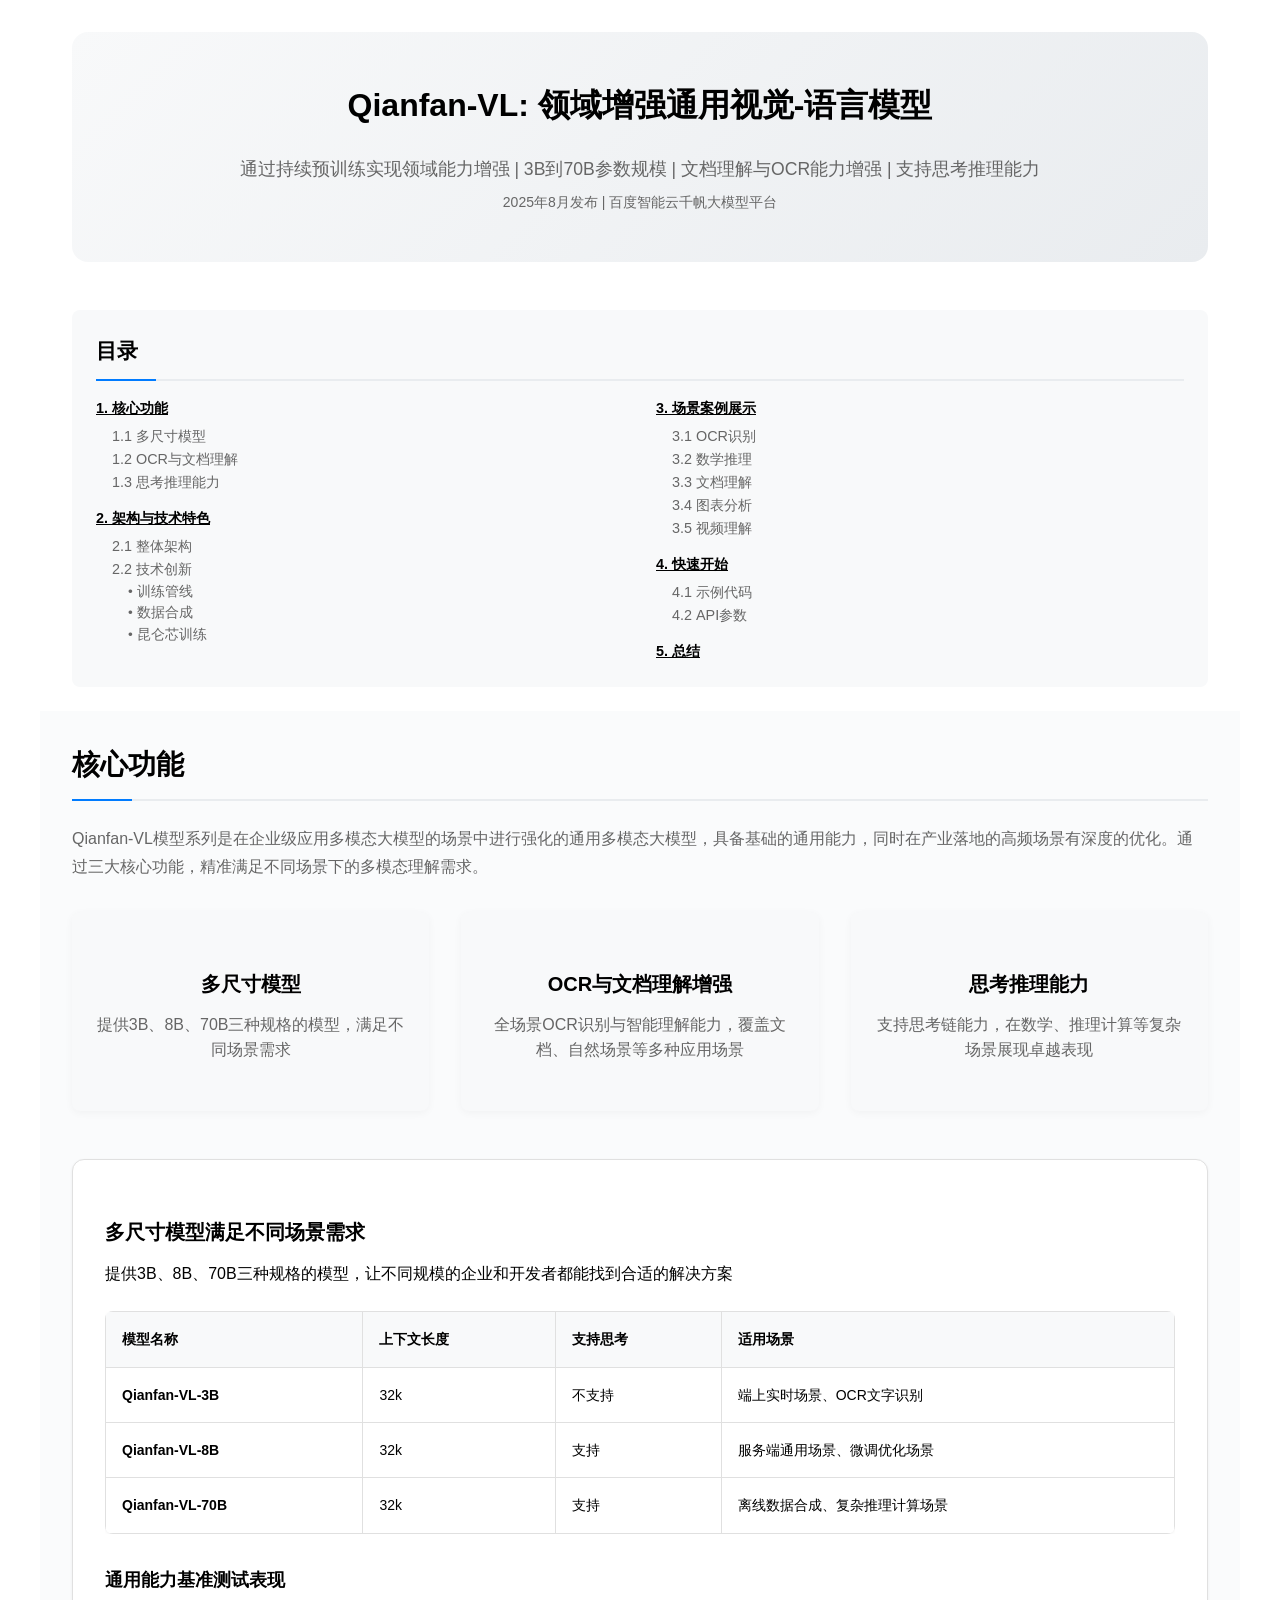
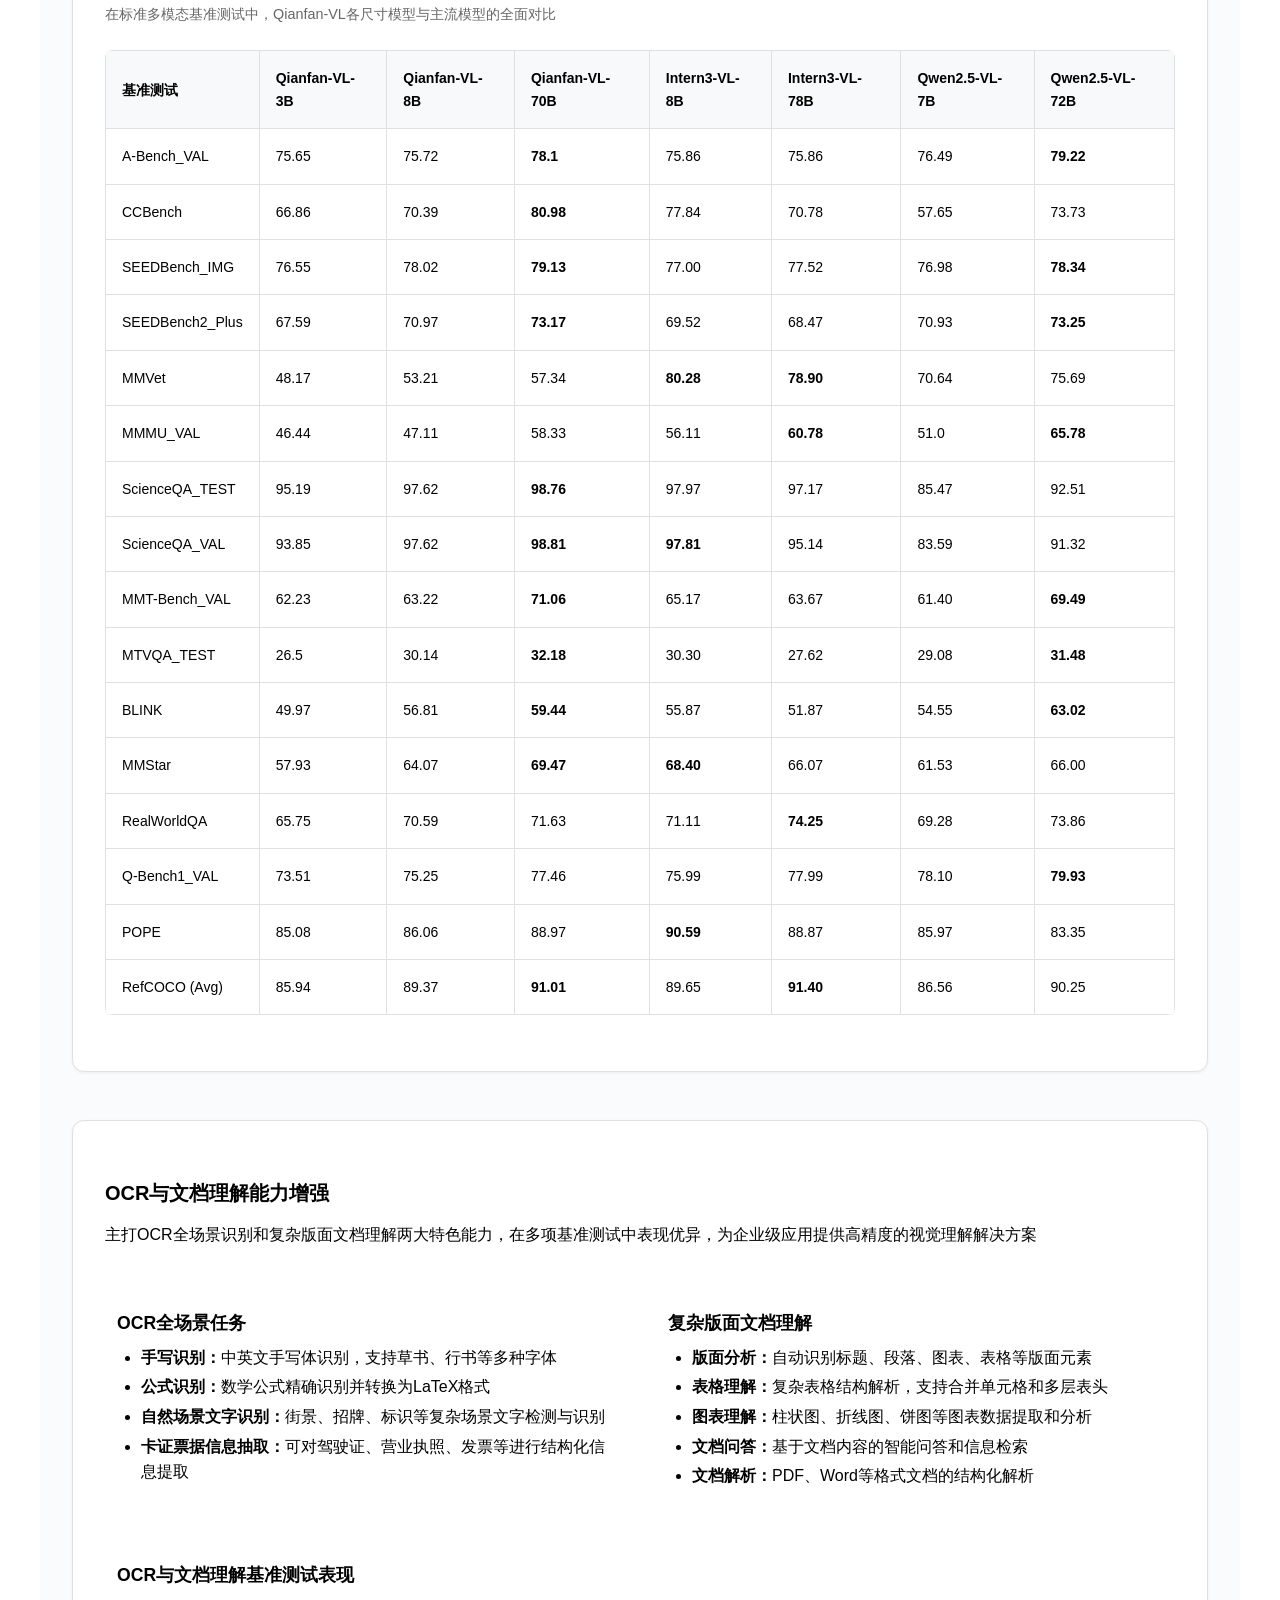
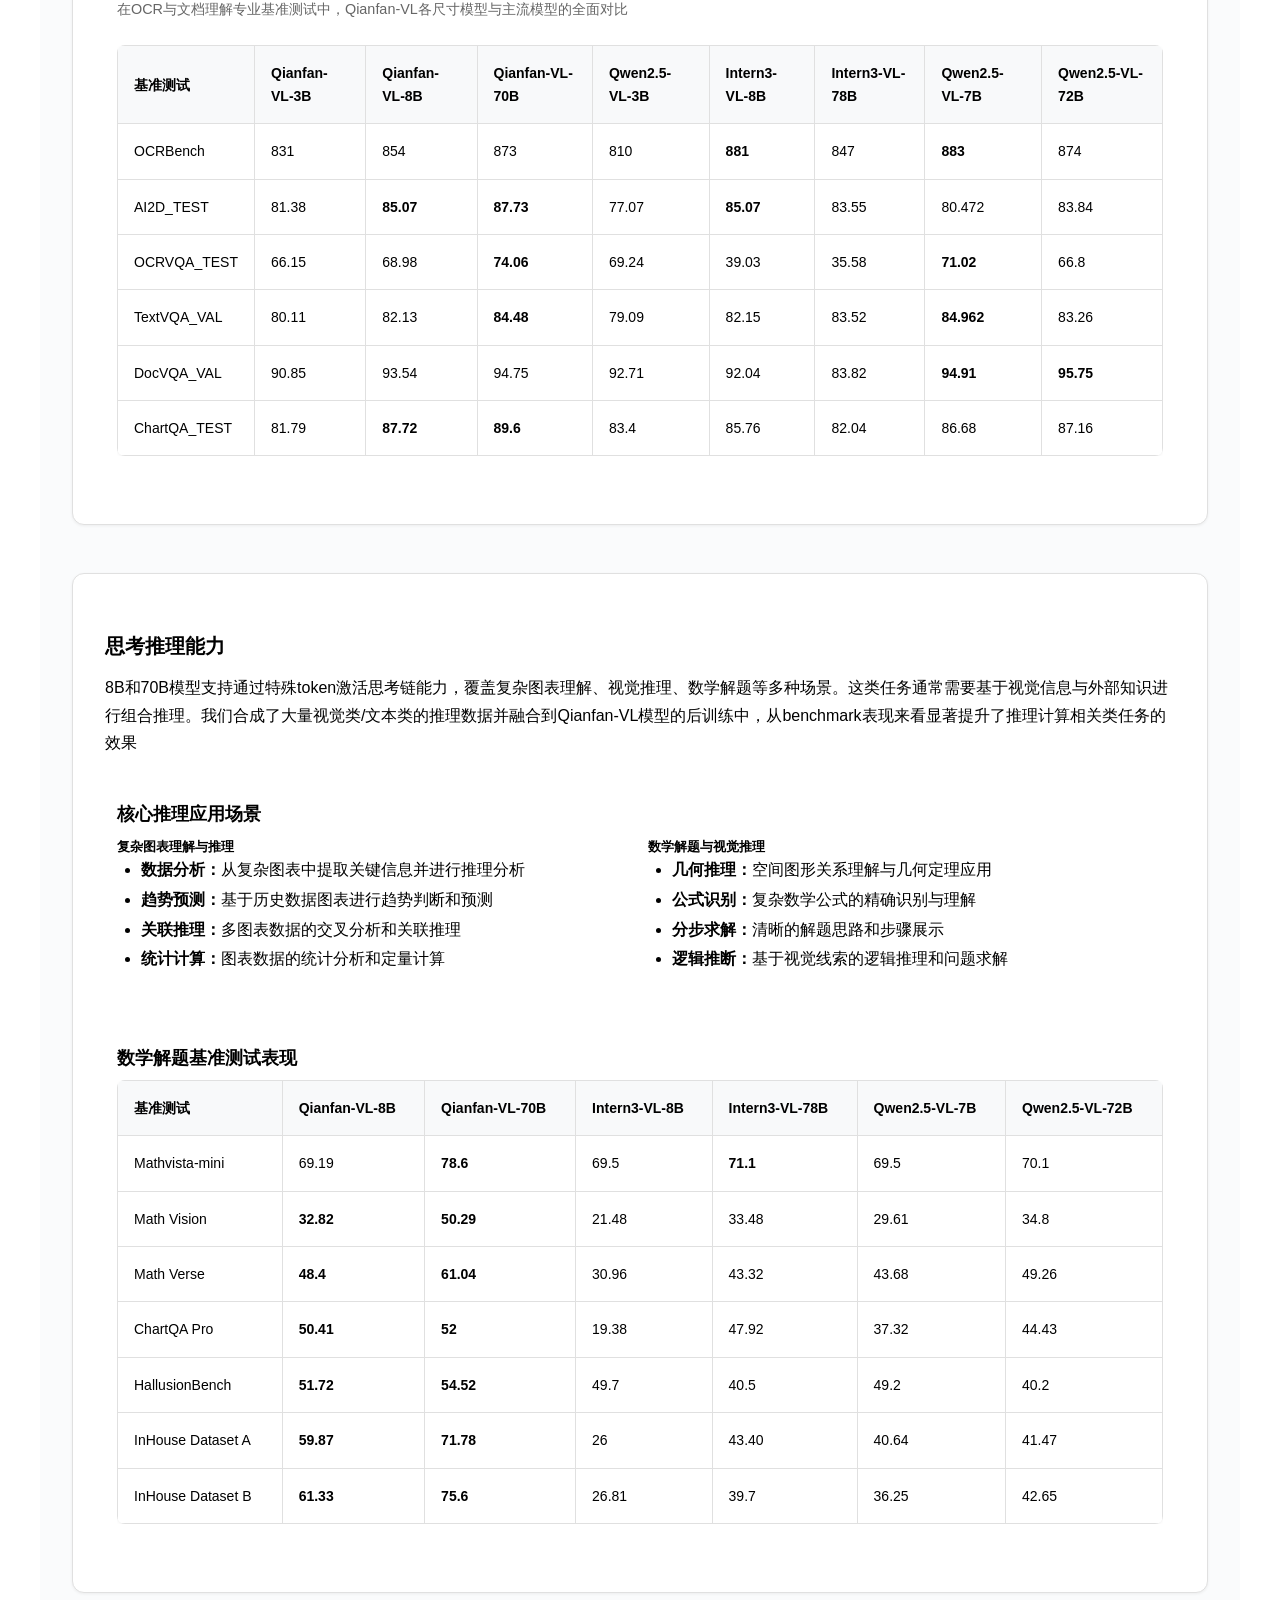
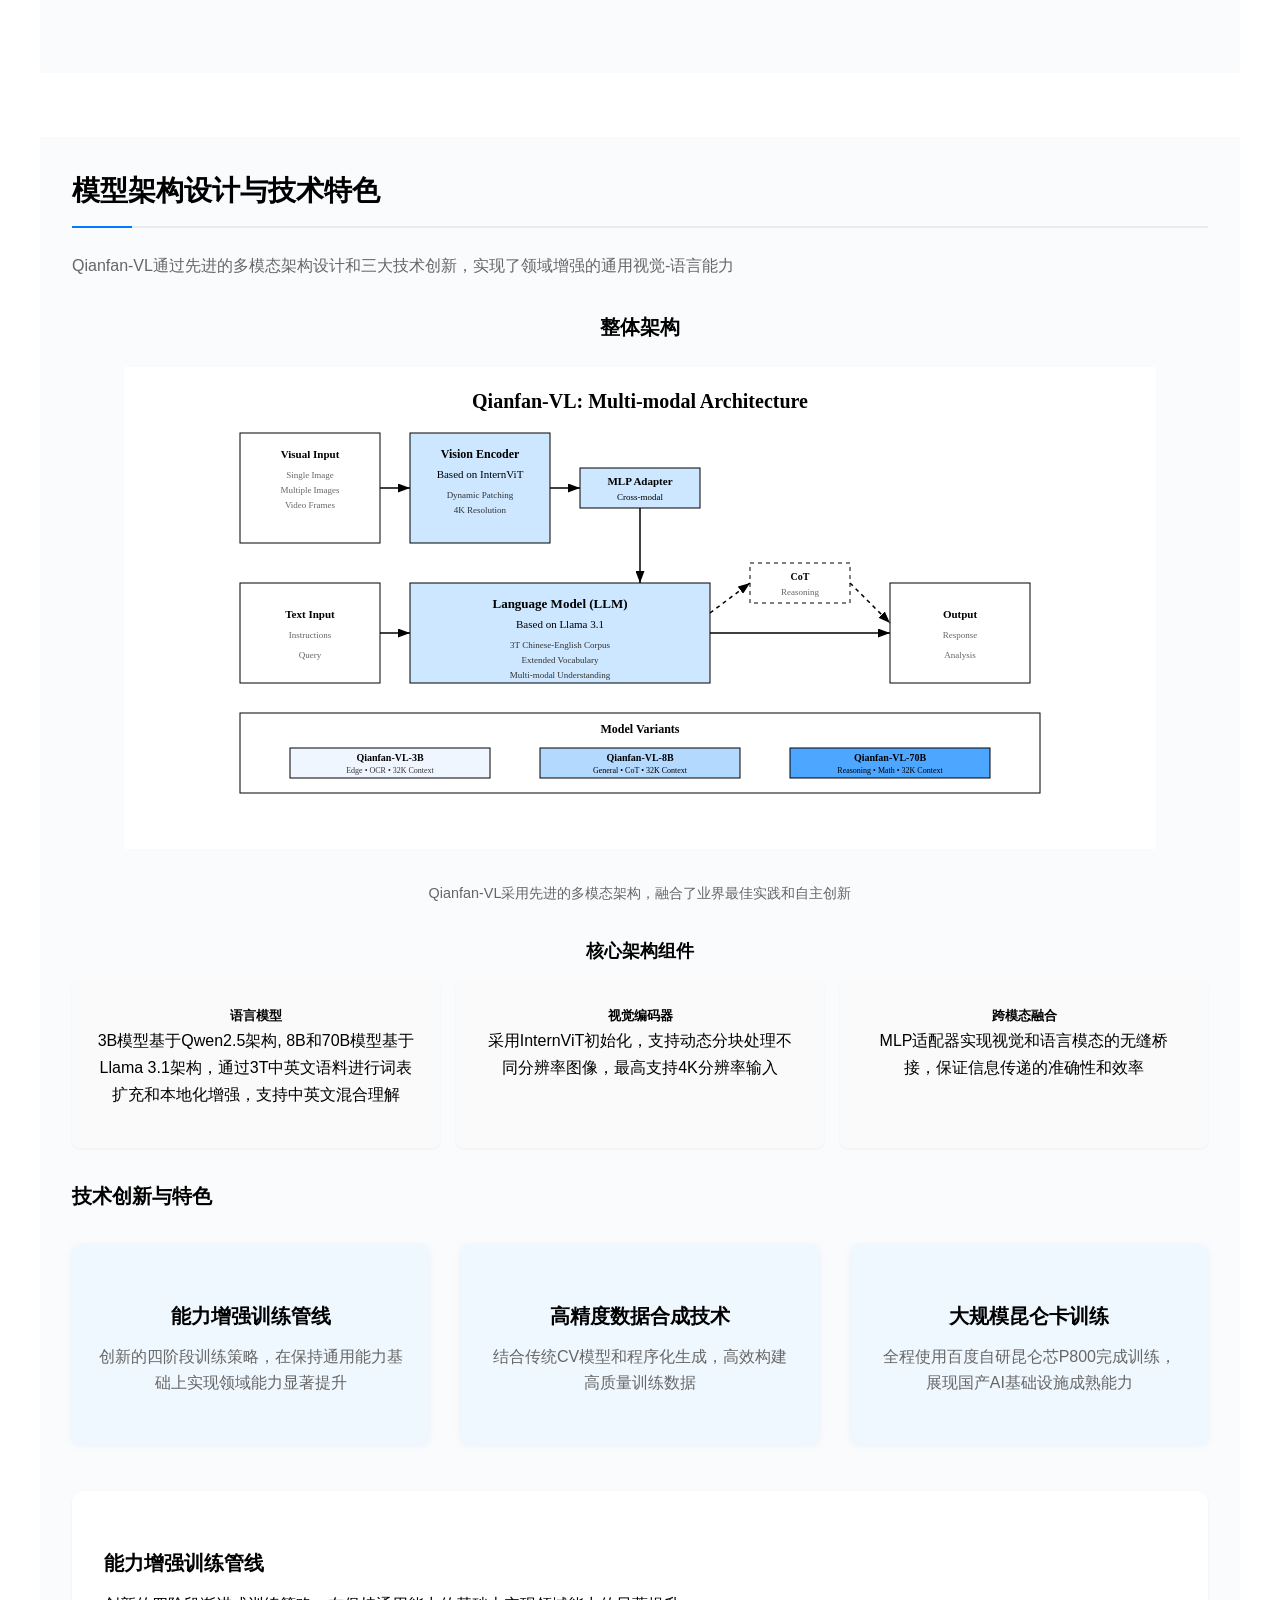
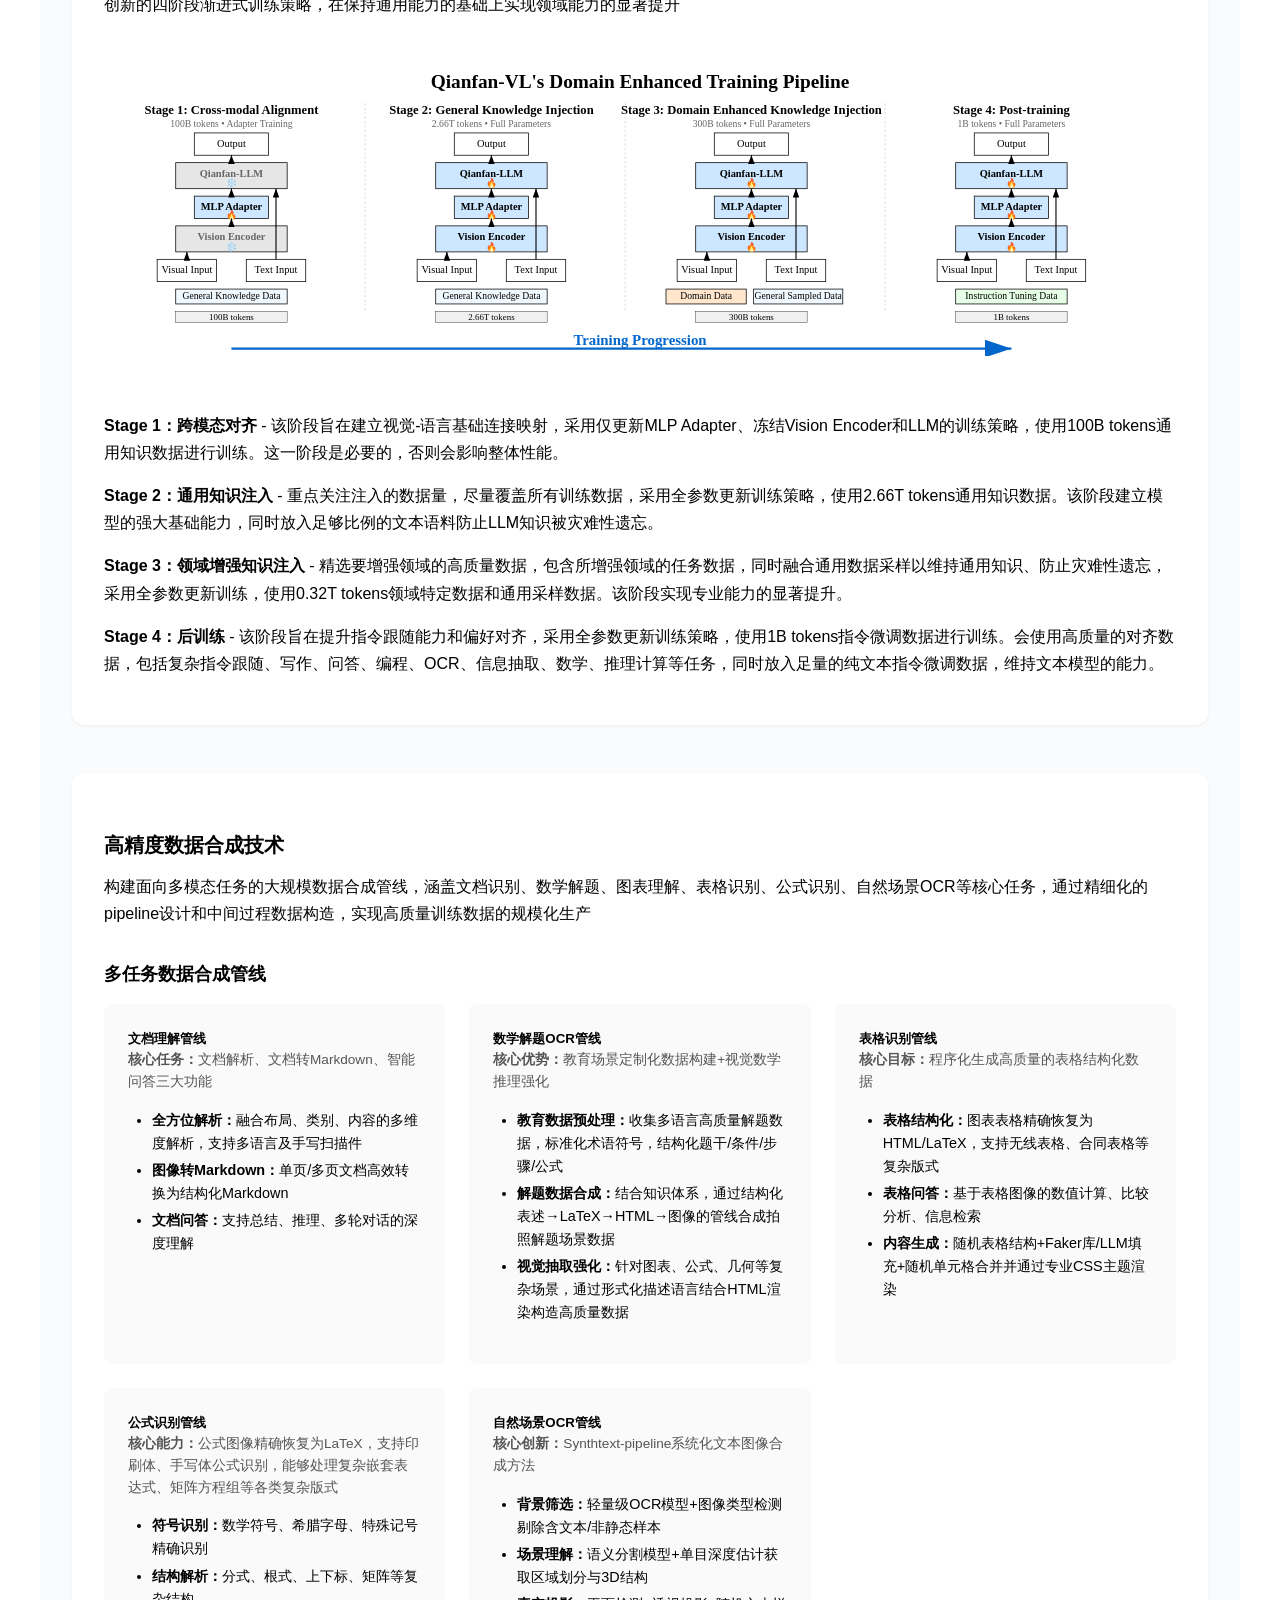
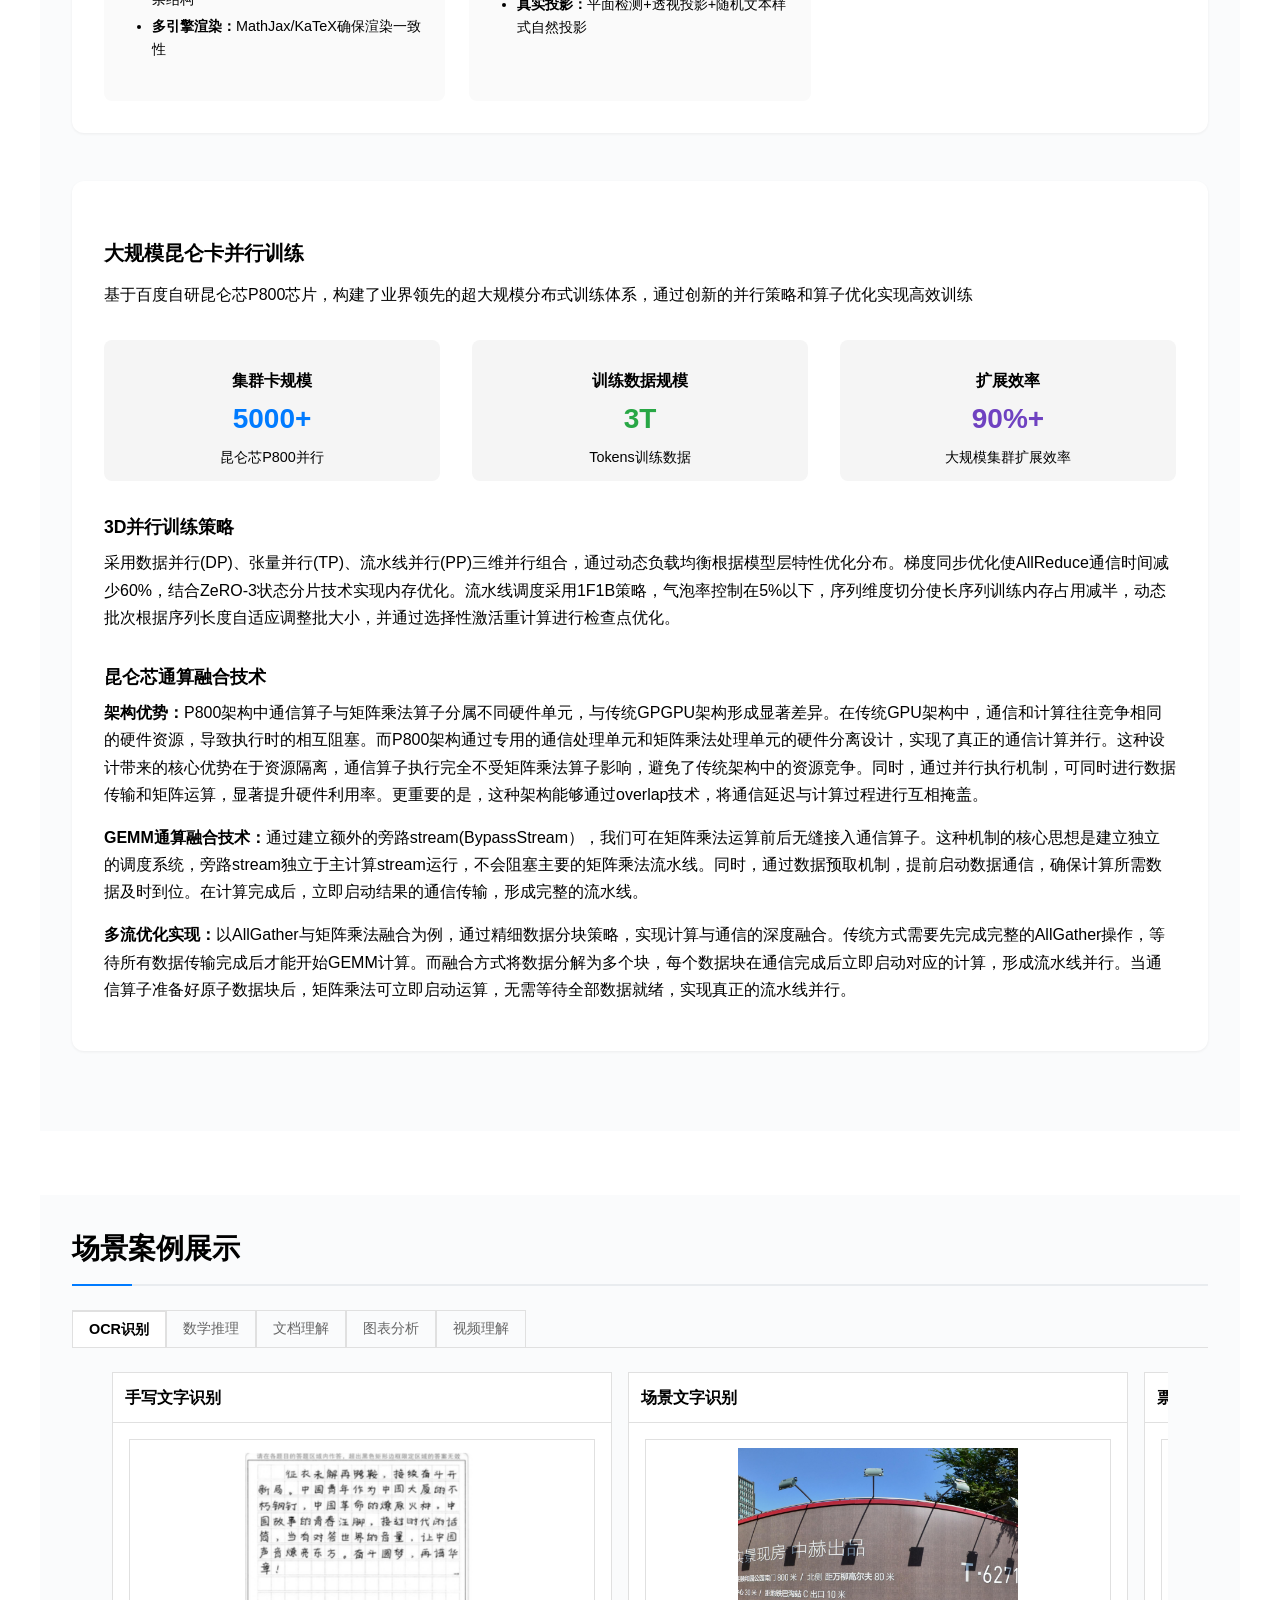
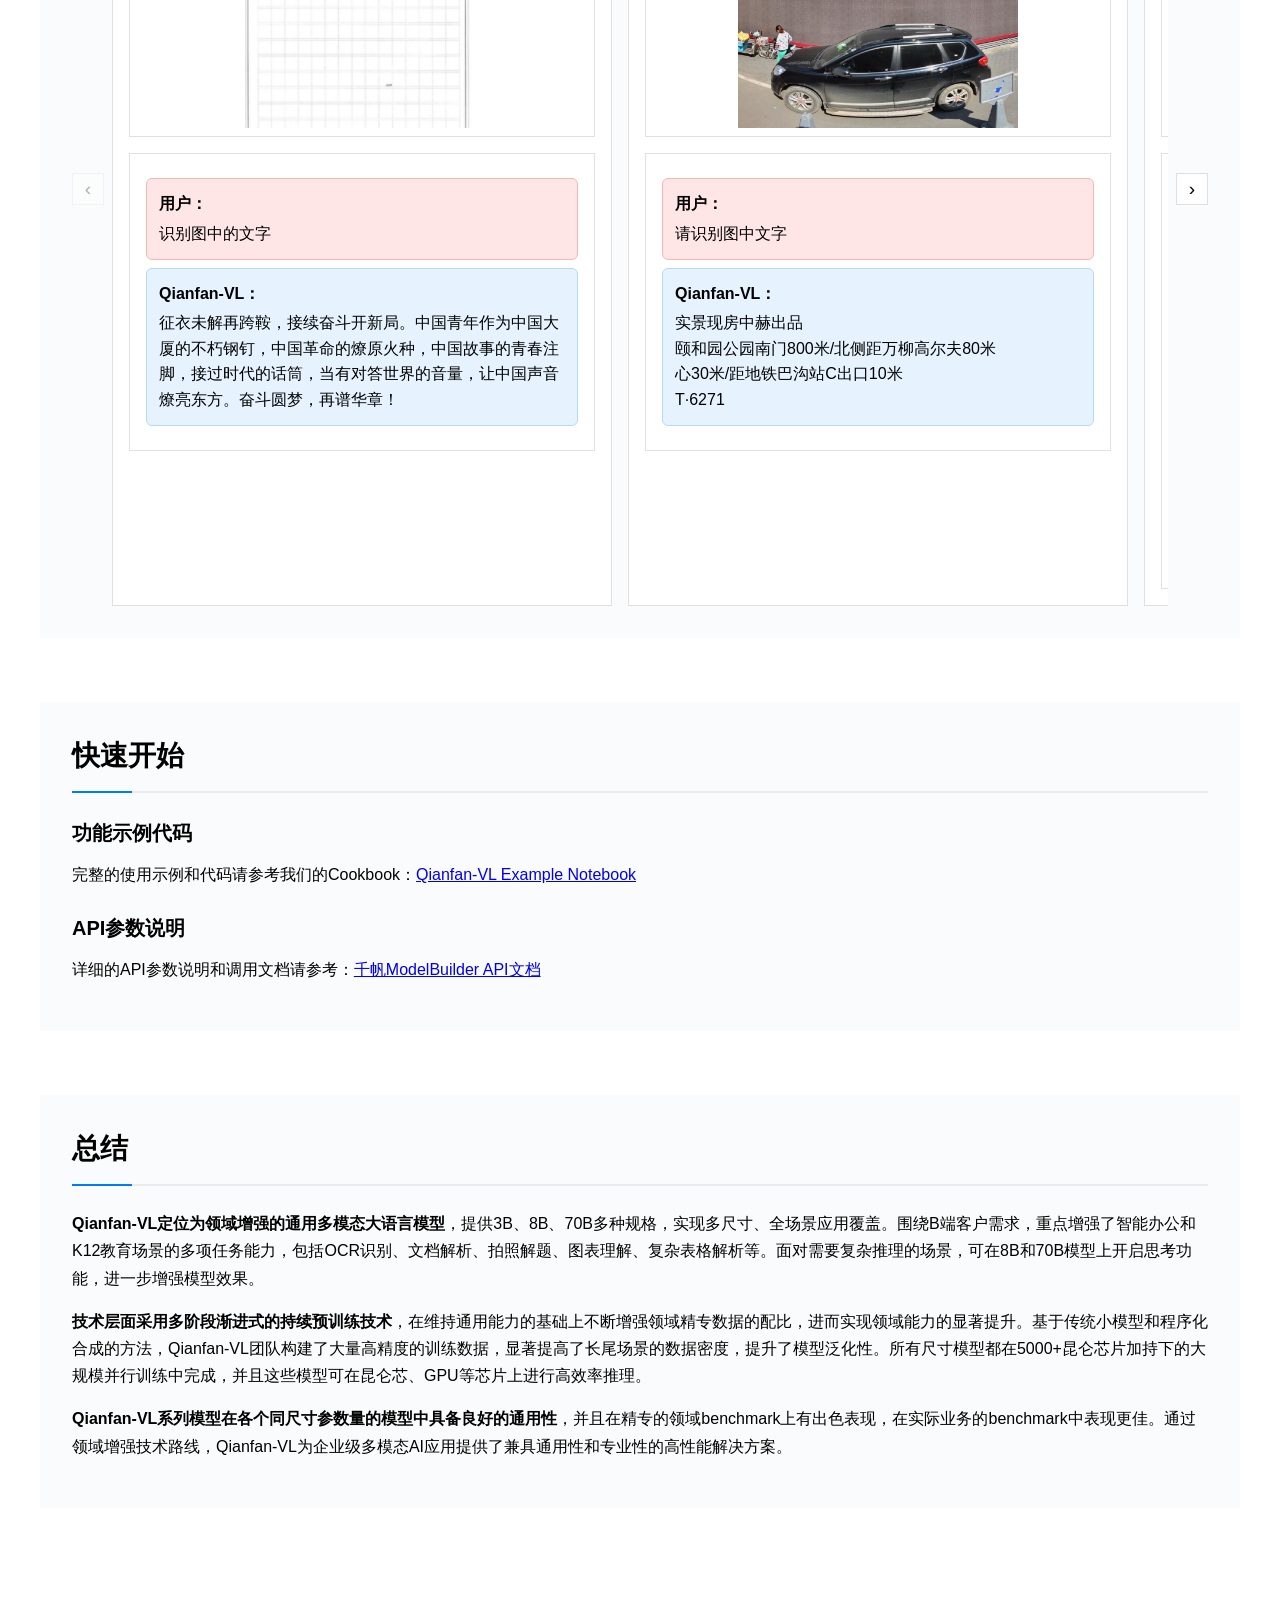
==== docs/index.html @ ce77c2cd "docs: Update terminology consistency - Change '多尺度模型' to '多尺寸模型' (Multi-Scale to Multi-Size) - Chang" ====
<!DOCTYPE html>
<html lang="en">
<head>
    <meta charset="UTF-8">
    <meta name="viewport" content="width=device-width, initial-scale=1.0">
    <title>Qianfan-VL: 面向用户需求的多模态大模型系列 | 百度智能云千帆</title>
    <meta name="description" content="Qianfan-VL系列：3B到70B参数的多模态模型，专注文档理解、OCR增强和推理能力">
    <link rel="stylesheet" href="https://cdnjs.cloudflare.com/ajax/libs/prism/1.29.0/themes/prism.min.css">
    <link rel="stylesheet" href="style.css">
    
    <style>
        /* Override Prism theme for dark code blocks */
        pre[class*="language-"],
        code[class*="language-"] {
            background: #1e1e1e !important;
            color: #d4d4d4 !important;
            text-shadow: none !important;
            -webkit-font-smoothing: auto !important;
            -moz-osx-font-smoothing: auto !important;
        }
        
        :not(pre) > code[class*="language-"],
        pre[class*="language-"] {
            background: #1e1e1e !important;
            text-shadow: none !important;
        }
        
        /* Ensure all code blocks have dark background */
        pre {
            background: #1e1e1e !important;
            border: 1px solid #3e3e42 !important;
            text-shadow: none !important;
        }
        
        pre code {
            background: transparent !important;
            color: #d4d4d4 !important;
            text-shadow: none !important;
            font-weight: normal !important;
        }
        
        /* Remove any text shadows and backgrounds from tokens */
        .token {
            text-shadow: none !important;
            background: transparent !important;
        }
        
        /* Ensure operators have no background */
        .token.operator {
            background: transparent !important;
        }
        
        /* New styles for core features section */
        .core-feature {
            background: linear-gradient(135deg, #667eea 0%, #764ba2 100%);
            border-radius: 12px;
            padding: 2rem;
            color: white;
            margin-bottom: 2rem;
        }
        
        .core-feature h3 {
            color: white;
            font-size: 1.8rem;
            margin-bottom: 1rem;
        }
        
        .tech-highlight {
            background: #f8f9fa;
            border-left: 4px solid #007bff;
            padding: 1.5rem;
            margin: 1.5rem 0;
            border-radius: 8px;
        }
        
        .capability-showcase {
            display: grid;
            grid-template-columns: repeat(auto-fit, minmax(300px, 1fr));
            gap: 2rem;
            margin: 2rem 0;
        }
    </style>
    
    <script>
        document.addEventListener('DOMContentLoaded', function() {
            // Tab switching functionality
            const tabs = document.querySelectorAll('.capability-tab');
            const panels = document.querySelectorAll('.capability-panel');
            
            tabs.forEach(tab => {
                tab.addEventListener('click', () => {
                    const targetTab = tab.dataset.tab;
                    
                    // Remove active class from all tabs and panels
                    tabs.forEach(t => t.classList.remove('active'));
                    panels.forEach(p => p.classList.remove('active'));
                    
                    // Add active class to clicked tab and corresponding panel
                    tab.classList.add('active');
                    document.getElementById(targetTab + '-panel').classList.add('active');
                });
            });
            
            // Code tab switching functionality
            const codeTabs = document.querySelectorAll('.code-tab');
            const codePanels = document.querySelectorAll('.code-panel');
            
            codeTabs.forEach(tab => {
                tab.addEventListener('click', () => {
                    const targetTab = tab.dataset.tab;
                    
                    // Remove active class from all tabs and panels
                    codeTabs.forEach(t => t.classList.remove('active'));
                    codePanels.forEach(p => p.classList.remove('active'));
                    
                    // Add active class to clicked tab and corresponding panel
                    tab.classList.add('active');
                    document.getElementById(targetTab + '-panel').classList.add('active');
                });
            });
            
            // Carousel functionality
            const carousels = document.querySelectorAll('.carousel-container');
            
            carousels.forEach(carousel => {
                const track = carousel.querySelector('.carousel-track');
                const cards = track.querySelectorAll('.capability-card');
                const prevBtn = carousel.querySelector('.carousel-prev');
                const nextBtn = carousel.querySelector('.carousel-next');
                
                let currentIndex = 0;
                const cardWidth = 520; // Card width (500px) + gap (20px)
                const visibleCards = Math.floor(carousel.offsetWidth / cardWidth);
                const maxIndex = Math.max(0, cards.length - visibleCards);
                
                function updateCarousel() {
                    const offset = -currentIndex * cardWidth;
                    track.style.transform = `translateX(${offset}px)`;
                    
                    // Update button states
                    prevBtn.disabled = currentIndex === 0;
                    nextBtn.disabled = currentIndex >= maxIndex;
                }
                
                prevBtn.addEventListener('click', () => {
                    if (currentIndex > 0) {
                        currentIndex--;
                        updateCarousel();
                    }
                });
                
                nextBtn.addEventListener('click', () => {
                    if (currentIndex < maxIndex) {
                        currentIndex++;
                        updateCarousel();
                    }
                });
                
                // Initialize carousel
                updateCarousel();
                
                // Update on window resize
                window.addEventListener('resize', () => {
                    const newVisibleCards = Math.floor(carousel.offsetWidth / cardWidth);
                    const newMaxIndex = Math.max(0, cards.length - newVisibleCards);
                    if (currentIndex > newMaxIndex) {
                        currentIndex = newMaxIndex;
                    }
                    updateCarousel();
                });
            });
            
            // Image modal functionality
            const showcaseImages = document.querySelectorAll('.showcase-image img');
            const modal = document.createElement('div');
            modal.className = 'image-modal';
            modal.innerHTML = `
                <span class="image-modal-close">&times;</span>
                <div class="image-modal-content">
                    <img src="" alt="">
                </div>
            `;
            document.body.appendChild(modal);
            
            const modalImg = modal.querySelector('.image-modal-content img');
            const closeBtn = modal.querySelector('.image-modal-close');
            
            showcaseImages.forEach(img => {
                img.addEventListener('click', () => {
                    modal.style.display = 'block';
                    modalImg.src = img.src;
                    modalImg.alt = img.alt;
                });
            });
            
            closeBtn.addEventListener('click', () => {
                modal.style.display = 'none';
            });
            
            modal.addEventListener('click', (e) => {
                if (e.target === modal) {
                    modal.style.display = 'none';
                }
            });
        });
    </script>
</head>
<body>

    <main class="main-content">
        <div class="container">
            <div class="hero-section">
                <h2 class="hero-title" style="margin: 0 0 1.5rem 0; text-align: center;">Qianfan-VL: 领域增强通用视觉-语言模型</h2>
                <p class="hero-subtitle">通过持续预训练实现领域能力增强 | 3B到70B参数规模 | 文档理解与OCR能力增强 | 支持思考推理能力</p>
                <p class="hero-meta">2025年8月发布 | 百度智能云千帆大模型平台</p>
            </div>

            <!-- 目录 -->
            <section class="table-of-contents section" style="background: #f8f9fa; padding: 1.5rem; border-radius: 8px; margin: 1.5rem 0;">
                <h2 style="font-size: 1.3rem; margin-bottom: 1rem;">目录</h2>
                <div style="display: flex; flex-wrap: wrap; gap: 2rem; font-size: 0.9rem; line-height: 1.6;">
                    <div style="flex: 1; min-width: 280px;">
                        <div style="margin-bottom: 0.8rem;">
                            <strong><a href="#core-features" style="color: var(--text-primary);">1. 核心功能</a></strong>
                            <div style="margin-left: 1rem; margin-top: 0.3rem; color: #666;">
                                <a href="#multi-scale-models" style="color: inherit; text-decoration: none;">1.1 多尺寸模型</a><br>
                                <a href="#ocr-document" style="color: inherit; text-decoration: none;">1.2 OCR与文档理解</a><br>
                                <a href="#chain-reasoning" style="color: inherit; text-decoration: none;">1.3 思考推理能力</a>
                            </div>
                        </div>
                        
                        <div style="margin-bottom: 0.8rem;">
                            <strong><a href="#tech-highlights" style="color: var(--text-primary);">2. 架构与技术特色</a></strong>
                            <div style="margin-left: 1rem; margin-top: 0.3rem; color: #666;">
                                <a href="#overall-architecture" style="color: inherit; text-decoration: none;">2.1 整体架构</a><br>
                                <a href="#tech-innovation" style="color: inherit; text-decoration: none;">2.2 技术创新</a>
                                <div style="margin-left: 1rem; font-size: 0.85rem;">
                                    <a href="#training-pipeline" style="color: inherit; text-decoration: none;">• 训练管线</a><br>
                                    <a href="#data-synthesis" style="color: inherit; text-decoration: none;">• 数据合成</a><br>
                                    <a href="#kunlun-training" style="color: inherit; text-decoration: none;">• 昆仑芯训练</a>
                                </div>
                            </div>
                        </div>
                    </div>
                    
                    <div style="flex: 1; min-width: 280px;">
                        <div style="margin-bottom: 0.8rem;">
                            <strong><a href="#applications" style="color: var(--text-primary);">3. 场景案例展示</a></strong>
                            <div style="margin-left: 1rem; margin-top: 0.3rem; color: #666;">
                                <a href="#ocr-cases" style="color: inherit; text-decoration: none;">3.1 OCR识别</a><br>
                                <a href="#math-cases" style="color: inherit; text-decoration: none;">3.2 数学推理</a><br>
                                <a href="#doc-cases" style="color: inherit; text-decoration: none;">3.3 文档理解</a><br>
                                <a href="#chart-cases" style="color: inherit; text-decoration: none;">3.4 图表分析</a><br>
                                <a href="#video-cases" style="color: inherit; text-decoration: none;">3.5 视频理解</a>
                            </div>
                        </div>
                        
                        <div style="margin-bottom: 0.8rem;">
                            <strong><a href="#api" style="color: var(--text-primary);">4. 快速开始</a></strong>
                            <div style="margin-left: 1rem; margin-top: 0.3rem; color: #666;">
                                <a href="#examples" style="color: inherit; text-decoration: none;">4.1 示例代码</a><br>
                                <a href="#api-params" style="color: inherit; text-decoration: none;">4.2 API参数</a>
                            </div>
                        </div>
                        
                        <div>
                            <strong><a href="#conclusion" style="color: var(--text-primary);">5. 总结</a></strong>
                        </div>
                    </div>
                </div>
            </section>


            <section id="core-features" class="section">
                <h2>核心功能</h2>
                <p class="section-intro">
                    Qianfan-VL模型系列是在企业级应用多模态大模型的场景中进行强化的通用多模态大模型，具备基础的通用能力，同时在产业落地的高频场景有深度的优化。通过三大核心功能，精准满足不同场景下的多模态理解需求。
                </p>

                <!-- 三列横排布局 -->
                <div class="core-features-grid">
                    <!-- 核心功能1：多尺寸模型 -->
                    <div class="core-feature-column">
                        <h3>多尺寸模型</h3>
                        <p>提供3B、8B、70B三种规格的模型，满足不同场景需求</p>
                    </div>

                    <!-- 核心功能2：OCR与文档理解增强 -->
                    <div class="core-feature-column">
                        <h3>OCR与文档理解增强</h3>
                        <p>全场景OCR识别与智能理解能力，覆盖文档、自然场景等多种应用场景</p>
                    </div>

                    <!-- 核心功能3：思考推理能力 -->
                    <div class="core-feature-column">
                        <h3>思考推理能力</h3>
                        <p>支持思考链能力，在数学、推理计算等复杂场景展现卓越表现</p>
                    </div>
                </div>

                <!-- 详细展开内容 -->
                <div class="core-features-details">
                    <!-- 多尺寸模型详情 -->
                    <div id="multi-scale-models" class="core-feature-detail">
                        <h3>多尺寸模型满足不同场景需求</h3>
                        <p>提供3B、8B、70B三种规格的模型，让不同规模的企业和开发者都能找到合适的解决方案</p>
                        <div class="table-wrapper" style="margin-top: 1.5rem;">
                            <table class="benchmark-table">
                                <thead>
                                    <tr>
                                        <th>模型名称</th>
                                        <th>上下文长度</th>
                                        <th>支持思考</th>
                                        <th>适用场景</th>
                                    </tr>
                                </thead>
                                <tbody>
                                    <tr>
                                        <td><strong>Qianfan-VL-3B</strong></td>
                                        <td>32k</td>
                                        <td>不支持</td>
                                        <td>端上实时场景、OCR文字识别</td>
                                    </tr>
                                    <tr>
                                        <td><strong>Qianfan-VL-8B</strong></td>
                                        <td>32k</td>
                                        <td>支持</td>
                                        <td>服务端通用场景、微调优化场景</td>
                                    </tr>
                                    <tr>
                                        <td><strong>Qianfan-VL-70B</strong></td>
                                        <td>32k</td>
                                        <td>支持</td>
                                        <td>离线数据合成、复杂推理计算场景</td>
                                    </tr>
                                </tbody>
                            </table>
                        </div>

                        <!-- 通用能力基准测试 -->
                        <div style="margin-top: 2rem;">
                            <h4>通用能力基准测试表现</h4>
                            <p style="font-size: 0.9rem; color: var(--text-secondary); margin-bottom: 1rem;">
                                在标准多模态基准测试中，Qianfan-VL各尺寸模型与主流模型的全面对比
                            </p>
                            
                            <div class="table-wrapper">
                                <table class="benchmark-table">
                                    <thead>
                                        <tr>
                                            <th>基准测试</th>
                                            <th>Qianfan-VL-3B</th>
                                            <th>Qianfan-VL-8B</th>
                                            <th>Qianfan-VL-70B</th>
                                            <th>Intern3-VL-8B</th>
                                            <th>Intern3-VL-78B</th>
                                            <th>Qwen2.5-VL-7B</th>
                                            <th>Qwen2.5-VL-72B</th>
                                        </tr>
                                    </thead>
                                    <tbody>
                                        <tr>
                                            <td>A-Bench_VAL</td>
                                            <td>75.65</td>
                                            <td>75.72</td>
                                            <td><strong>78.1</strong></td>
                                            <td>75.86</td>
                                            <td>75.86</td>
                                            <td>76.49</td>
                                            <td><strong>79.22</strong></td>
                                        </tr>
                                        <tr>
                                            <td>CCBench</td>
                                            <td>66.86</td>
                                            <td>70.39</td>
                                            <td><strong>80.98</strong></td>
                                            <td>77.84</td>
                                            <td>70.78</td>
                                            <td>57.65</td>
                                            <td>73.73</td>
                                        </tr>
                                        <tr>
                                            <td>SEEDBench_IMG</td>
                                            <td>76.55</td>
                                            <td>78.02</td>
                                            <td><strong>79.13</strong></td>
                                            <td>77.00</td>
                                            <td>77.52</td>
                                            <td>76.98</td>
                                            <td><strong>78.34</strong></td>
                                        </tr>
                                        <tr>
                                            <td>SEEDBench2_Plus</td>
                                            <td>67.59</td>
                                            <td>70.97</td>
                                            <td><strong>73.17</strong></td>
                                            <td>69.52</td>
                                            <td>68.47</td>
                                            <td>70.93</td>
                                            <td><strong>73.25</strong></td>
                                        </tr>
                                        <tr>
                                            <td>MMVet</td>
                                            <td>48.17</td>
                                            <td>53.21</td>
                                            <td>57.34</td>
                                            <td><strong>80.28</strong></td>
                                            <td><strong>78.90</strong></td>
                                            <td>70.64</td>
                                            <td>75.69</td>
                                        </tr>
                                        <tr>
                                            <td>MMMU_VAL</td>
                                            <td>46.44</td>
                                            <td>47.11</td>
                                            <td>58.33</td>
                                            <td>56.11</td>
                                            <td><strong>60.78</strong></td>
                                            <td>51.0</td>
                                            <td><strong>65.78</strong></td>
                                        </tr>
                                        <tr>
                                            <td>ScienceQA_TEST</td>
                                            <td>95.19</td>
                                            <td>97.62</td>
                                            <td><strong>98.76</strong></td>
                                            <td>97.97</td>
                                            <td>97.17</td>
                                            <td>85.47</td>
                                            <td>92.51</td>
                                        </tr>
                                        <tr>
                                            <td>ScienceQA_VAL</td>
                                            <td>93.85</td>
                                            <td>97.62</td>
                                            <td><strong>98.81</strong></td>
                                            <td><strong>97.81</strong></td>
                                            <td>95.14</td>
                                            <td>83.59</td>
                                            <td>91.32</td>
                                        </tr>
                                        <tr>
                                            <td>MMT-Bench_VAL</td>
                                            <td>62.23</td>
                                            <td>63.22</td>
                                            <td><strong>71.06</strong></td>
                                            <td>65.17</td>
                                            <td>63.67</td>
                                            <td>61.40</td>
                                            <td><strong>69.49</strong></td>
                                        </tr>
                                        <tr>
                                            <td>MTVQA_TEST</td>
                                            <td>26.5</td>
                                            <td>30.14</td>
                                            <td><strong>32.18</strong></td>
                                            <td>30.30</td>
                                            <td>27.62</td>
                                            <td>29.08</td>
                                            <td><strong>31.48</strong></td>
                                        </tr>
                                        <tr>
                                            <td>BLINK</td>
                                            <td>49.97</td>
                                            <td>56.81</td>
                                            <td><strong>59.44</strong></td>
                                            <td>55.87</td>
                                            <td>51.87</td>
                                            <td>54.55</td>
                                            <td><strong>63.02</strong></td>
                                        </tr>
                                        <tr>
                                            <td>MMStar</td>
                                            <td>57.93</td>
                                            <td>64.07</td>
                                            <td><strong>69.47</strong></td>
                                            <td><strong>68.40</strong></td>
                                            <td>66.07</td>
                                            <td>61.53</td>
                                            <td>66.00</td>
                                        </tr>
                                        <tr>
                                            <td>RealWorldQA</td>
                                            <td>65.75</td>
                                            <td>70.59</td>
                                            <td>71.63</td>
                                            <td>71.11</td>
                                            <td><strong>74.25</strong></td>
                                            <td>69.28</td>
                                            <td>73.86</td>
                                        </tr>
                                        <tr>
                                            <td>Q-Bench1_VAL</td>
                                            <td>73.51</td>
                                            <td>75.25</td>
                                            <td>77.46</td>
                                            <td>75.99</td>
                                            <td>77.99</td>
                                            <td>78.10</td>
                                            <td><strong>79.93</strong></td>
                                        </tr>
                                        <tr>
                                            <td>POPE</td>
                                            <td>85.08</td>
                                            <td>86.06</td>
                                            <td>88.97</td>
                                            <td><strong>90.59</strong></td>
                                            <td>88.87</td>
                                            <td>85.97</td>
                                            <td>83.35</td>
                                        </tr>
                                        <tr>
                                            <td>RefCOCO (Avg)</td>
                                            <td>85.94</td>
                                            <td>89.37</td>
                                            <td><strong>91.01</strong></td>
                                            <td>89.65</td>
                                            <td><strong>91.40</strong></td>
                                            <td>86.56</td>
                                            <td>90.25</td>
                                        </tr>
                                    </tbody>
                                </table>
                            </div>
                        </div>
                    </div>

                    <!-- OCR与文档理解能力详情 -->
                    <div id="ocr-document" class="core-feature-detail">
                        <h3>OCR与文档理解能力增强</h3>
                        <p>主打OCR全场景识别和复杂版面文档理解两大特色能力，在多项基准测试中表现优异，为企业级应用提供高精度的视觉理解解决方案</p>
                        
                        <div class="feature-grid" style="display: grid; grid-template-columns: 1fr 1fr; gap: 2rem; margin-top: 2rem;">
                            <div style="padding: 0.75rem;">
                                <h4>OCR全场景任务</h4>
                                <ul>
                                    <li><strong>手写识别：</strong>中英文手写体识别，支持草书、行书等多种字体</li>
                                    <li><strong>公式识别：</strong>数学公式精确识别并转换为LaTeX格式</li>
                                    <li><strong>自然场景文字识别：</strong>街景、招牌、标识等复杂场景文字检测与识别</li>
                                    <li><strong>卡证票据信息抽取：</strong>可对驾驶证、营业执照、发票等进行结构化信息提取</li>
                                </ul>
                            </div>
                            <div style="padding: 0.75rem;">
                                <h4>复杂版面文档理解</h4>
                                <ul>
                                    <li><strong>版面分析：</strong>自动识别标题、段落、图表、表格等版面元素</li>
                                    <li><strong>表格理解：</strong>复杂表格结构解析，支持合并单元格和多层表头</li>
                                    <li><strong>图表理解：</strong>柱状图、折线图、饼图等图表数据提取和分析</li>
                                    <li><strong>文档问答：</strong>基于文档内容的智能问答和信息检索</li>
                                    <li><strong>文档解析：</strong>PDF、Word等格式文档的结构化解析</li>
                                </ul>
                            </div>
                        </div>

                        <div style="padding: 0.75rem; margin-top: 1rem;">
                            <h4>OCR与文档理解基准测试表现</h4>
                            <p style="font-size: 0.9rem; color: var(--text-secondary); margin-bottom: 1rem;">
                                在OCR与文档理解专业基准测试中，Qianfan-VL各尺寸模型与主流模型的全面对比
                            </p>
                            
                            <div class="table-wrapper">
                                <table class="benchmark-table">
                                    <thead>
                                        <tr>
                                            <th>基准测试</th>
                                            <th>Qianfan-VL-3B</th>
                                            <th>Qianfan-VL-8B</th>
                                            <th>Qianfan-VL-70B</th>
                                            <th>Qwen2.5-VL-3B</th>
                                            <th>Intern3-VL-8B</th>
                                            <th>Intern3-VL-78B</th>
                                            <th>Qwen2.5-VL-7B</th>
                                            <th>Qwen2.5-VL-72B</th>
                                        </tr>
                                    </thead>
                                    <tbody>
                                        <tr>
                                            <td>OCRBench</td>
                                            <td>831</td>
                                            <td>854</td>
                                            <td>873</td>
                                            <td>810</td>
                                            <td><strong>881</strong></td>
                                            <td>847</td>
                                            <td><strong>883</strong></td>
                                            <td>874</td>
                                        </tr>
                                        <tr>
                                            <td>AI2D_TEST</td>
                                            <td>81.38</td>
                                            <td><strong>85.07</strong></td>
                                            <td><strong>87.73</strong></td>
                                            <td>77.07</td>
                                            <td><strong>85.07</strong></td>
                                            <td>83.55</td>
                                            <td>80.472</td>
                                            <td>83.84</td>
                                        </tr>
                                        <tr>
                                            <td>OCRVQA_TEST</td>
                                            <td>66.15</td>
                                            <td>68.98</td>
                                            <td><strong>74.06</strong></td>
                                            <td>69.24</td>
                                            <td>39.03</td>
                                            <td>35.58</td>
                                            <td><strong>71.02</strong></td>
                                            <td>66.8</td>
                                        </tr>
                                        <tr>
                                            <td>TextVQA_VAL</td>
                                            <td>80.11</td>
                                            <td>82.13</td>
                                            <td><strong>84.48</strong></td>
                                            <td>79.09</td>
                                            <td>82.15</td>
                                            <td>83.52</td>
                                            <td><strong>84.962</strong></td>
                                            <td>83.26</td>
                                        </tr>
                                        <tr>
                                            <td>DocVQA_VAL</td>
                                            <td>90.85</td>
                                            <td>93.54</td>
                                            <td>94.75</td>
                                            <td>92.71</td>
                                            <td>92.04</td>
                                            <td>83.82</td>
                                            <td><strong>94.91</strong></td>
                                            <td><strong>95.75</strong></td>
                                        </tr>
                                        <tr>
                                            <td>ChartQA_TEST</td>
                                            <td>81.79</td>
                                            <td><strong>87.72</strong></td>
                                            <td><strong>89.6</strong></td>
                                            <td>83.4</td>
                                            <td>85.76</td>
                                            <td>82.04</td>
                                            <td>86.68</td>
                                            <td>87.16</td>
                                        </tr>
                                    </tbody>
                                </table>
                            </div>
                            
                        </div>
                    </div>

                    <!-- 思考推理能力详情 -->
                    <div id="chain-reasoning" class="core-feature-detail">
                        <h3>思考推理能力</h3>
                        <p>8B和70B模型支持通过特殊token激活思考链能力，覆盖复杂图表理解、视觉推理、数学解题等多种场景。这类任务通常需要基于视觉信息与外部知识进行组合推理。我们合成了大量视觉类/文本类的推理数据并融合到Qianfan-VL模型的后训练中，从benchmark表现来看显著提升了推理计算相关类任务的效果</p>
                        
                        <div class="reasoning-features">
                            <div style="padding: 0.75rem; margin-top: 1rem;">
                                <h4>核心推理应用场景</h4>
                                <div style="display: grid; grid-template-columns: 1fr 1fr; gap: 1rem; margin-top: 0.5rem;">
                                    <div>
                                        <h5>复杂图表理解与推理</h5>
                                        <ul>
                                            <li><strong>数据分析：</strong>从复杂图表中提取关键信息并进行推理分析</li>
                                            <li><strong>趋势预测：</strong>基于历史数据图表进行趋势判断和预测</li>
                                            <li><strong>关联推理：</strong>多图表数据的交叉分析和关联推理</li>
                                            <li><strong>统计计算：</strong>图表数据的统计分析和定量计算</li>
                                        </ul>
                                    </div>
                                    <div>
                                        <h5>数学解题与视觉推理</h5>
                                        <ul>
                                            <li><strong>几何推理：</strong>空间图形关系理解与几何定理应用</li>
                                            <li><strong>公式识别：</strong>复杂数学公式的精确识别与理解</li>
                                            <li><strong>分步求解：</strong>清晰的解题思路和步骤展示</li>
                                            <li><strong>逻辑推断：</strong>基于视觉线索的逻辑推理和问题求解</li>
                                        </ul>
                                    </div>
                                </div>
                            </div>
                            
                            <div style="padding: 0.75rem; margin-top: 1rem;">
                                <h4>数学解题基准测试表现</h4>
                                <div class="table-wrapper" style="margin-top: 0.5rem;">
                                    <table class="benchmark-table">
                                        <thead>
                                            <tr>
                                                <th>基准测试</th>
                                                <th>Qianfan-VL-8B</th>
                                                <th>Qianfan-VL-70B</th>
                                                <th>Intern3-VL-8B</th>
                                                <th>Intern3-VL-78B</th>
                                                <th>Qwen2.5-VL-7B</th>
                                                <th>Qwen2.5-VL-72B</th>
                                            </tr>
                                        </thead>
                                        <tbody>
                                            <tr>
                                                <td>Mathvista-mini</td>
                                                <td>69.19</td>
                                                <td><strong>78.6</strong></td>
                                                <td>69.5</td>
                                                <td><strong>71.1</strong></td>
                                                <td>69.5</td>
                                                <td>70.1</td>
                                            </tr>
                                            <tr>
                                                <td>Math Vision</td>
                                                <td><strong>32.82</strong></td>
                                                <td><strong>50.29</strong></td>
                                                <td>21.48</td>
                                                <td>33.48</td>
                                                <td>29.61</td>
                                                <td>34.8</td>
                                            </tr>
                                            <tr>
                                                <td>Math Verse</td>
                                                <td><strong>48.4</strong></td>
                                                <td><strong>61.04</strong></td>
                                                <td>30.96</td>
                                                <td>43.32</td>
                                                <td>43.68</td>
                                                <td>49.26</td>
                                            </tr>
                                            <tr>
                                                <td>ChartQA Pro</td>
                                                <td><strong>50.41</strong></td>
                                                <td><strong>52</strong></td>
                                                <td>19.38</td>
                                                <td>47.92</td>
                                                <td>37.32</td>
                                                <td>44.43</td>
                                            </tr>
                                            <tr>
                                                <td>HallusionBench</td>
                                                <td><strong>51.72</strong></td>
                                                <td><strong>54.52</strong></td>
                                                <td>49.7</td>
                                                <td>40.5</td>
                                                <td>49.2</td>
                                                <td>40.2</td>
                                            </tr>
                                            <tr>
                                                <td>InHouse Dataset A</td>
                                                <td><strong>59.87</strong></td>
                                                <td><strong>71.78</strong></td>
                                                <td>26</td>
                                                <td>43.40</td>
                                                <td>40.64</td>
                                                <td>41.47</td>
                                            </tr>
                                            <tr>
                                                <td>InHouse Dataset B</td>
                                                <td><strong>61.33</strong></td>
                                                <td><strong>75.6</strong></td>
                                                <td>26.81</td>
                                                <td>39.7</td>
                                                <td>36.25</td>
                                                <td>42.65</td>
                                            </tr>
                                        </tbody>
                                    </table>
                                </div>
                            </div>
                        </div>
                    </div>
                </div>
            </section>

            <section id="tech-highlights" class="section">
                <h2>模型架构设计与技术特色</h2>
                <p class="section-intro">
                    Qianfan-VL通过先进的多模态架构设计和三大技术创新，实现了领域增强的通用视觉-语言能力
                </p>

                <!-- 架构总览 -->
                <div id="overall-architecture" class="architecture-overview" style="margin: 2rem 0;">
                    <h3>整体架构</h3>
                    <div style="text-align: center; margin: 1.5rem 0;">
                        <img src="images/qianfan_vl_arch_professional.svg" alt="Qianfan-VL Architecture" class="architecture-image">
                    </div>
                    <p style="text-align: center; color: #666; font-size: 0.9rem;">
                        Qianfan-VL采用先进的多模态架构，融合了业界最佳实践和自主创新
                    </p>
                    
                    <!-- 架构组件说明 -->
                    <div class="architecture-details" style="margin: 2rem 0;">
                        <h4>核心架构组件</h4>
                        <div class="feature-grid">
                            <div class="feature-card">
                                <h5>语言模型</h5>
                                <p>3B模型基于Qwen2.5架构, 8B和70B模型基于Llama 3.1架构，通过3T中英文语料进行词表扩充和本地化增强，支持中英文混合理解</p>
                            </div>
                            <div class="feature-card">
                                <h5>视觉编码器</h5>
                                <p>采用InternViT初始化，支持动态分块处理不同分辨率图像，最高支持4K分辨率输入</p>
                            </div>
                            <div class="feature-card">
                                <h5>跨模态融合</h5>
                                <p>MLP适配器实现视觉和语言模态的无缝桥接，保证信息传递的准确性和效率</p>
                            </div>
                        </div>
                    </div>
                </div>

                <!-- 技术创新与特色 -->
                <h3 id="tech-innovation">技术创新与特色</h3>
                
                <!-- 三列横排布局 - 技术创新特色 -->
                <div class="tech-highlights-grid">
                    <!-- 技术特色1：能力增强训练管线 -->
                    <div class="tech-highlight-column">
                        <h3>能力增强训练管线</h3>
                        <p>创新的四阶段训练策略，在保持通用能力基础上实现领域能力显著提升</p>
                    </div>

                    <!-- 技术特色2：高精度数据合成技术 -->
                    <div class="tech-highlight-column">
                        <h3>高精度数据合成技术</h3>
                        <p>结合传统CV模型和程序化生成，高效构建高质量训练数据</p>
                    </div>

                    <!-- 技术特色3：大规模昆仑卡训练 -->
                    <div class="tech-highlight-column">
                        <h3>大规模昆仑卡训练</h3>
                        <p>全程使用百度自研昆仑芯P800完成训练，展现国产AI基础设施成熟能力</p>
                    </div>
                </div>


                <!-- 技术创新详细说明 -->
                <div class="tech-highlights-details">
                    <!-- 技术特色1：能力增强训练管线 -->
                    <div id="training-pipeline" class="tech-highlight-detail">
                        <h3>能力增强训练管线</h3>
                        <p>创新的四阶段渐进式训练策略，在保持通用能力的基础上实现领域能力的显著提升</p>
                        
                        <!-- 训练管线示意图 -->
                        <div style="text-align: center; margin: 2rem 0;">
                            <img src="images/training_pipeline_professional.svg" alt="Qianfan-VL Training Pipeline" class="architecture-image" style="max-width: 100%; height: auto;">
                        </div>
                        
                        <div class="training-stages" style="margin-top: 2rem;">
                            <p><strong>Stage 1：跨模态对齐</strong> - 该阶段旨在建立视觉-语言基础连接映射，采用仅更新MLP Adapter、冻结Vision Encoder和LLM的训练策略，使用100B tokens通用知识数据进行训练。这一阶段是必要的，否则会影响整体性能。</p>
                            
                            <p><strong>Stage 2：通用知识注入</strong> - 重点关注注入的数据量，尽量覆盖所有训练数据，采用全参数更新训练策略，使用2.66T tokens通用知识数据。该阶段建立模型的强大基础能力，同时放入足够比例的文本语料防止LLM知识被灾难性遗忘。</p>
                            
                            <p><strong>Stage 3：领域增强知识注入</strong> - 精选要增强领域的高质量数据，包含所增强领域的任务数据，同时融合通用数据采样以维持通用知识、防止灾难性遗忘，采用全参数更新训练，使用0.32T tokens领域特定数据和通用采样数据。该阶段实现专业能力的显著提升。</p>
                            
                            <p><strong>Stage 4：后训练</strong> - 该阶段旨在提升指令跟随能力和偏好对齐，采用全参数更新训练策略，使用1B tokens指令微调数据进行训练。会使用高质量的对齐数据，包括复杂指令跟随、写作、问答、编程、OCR、信息抽取、数学、推理计算等任务，同时放入足量的纯文本指令微调数据，维持文本模型的能力。</p>
                        </div>
                    </div>

                    <!-- 技术特色2：高精度数据合成技术 -->
                    <div id="data-synthesis" class="tech-highlight-detail">
                        <h3>高精度数据合成技术</h3>
                        <p>构建面向多模态任务的大规模数据合成管线，涵盖文档识别、数学解题、图表理解、表格识别、公式识别、自然场景OCR等核心任务，通过精细化的pipeline设计和中间过程数据构造，实现高质量训练数据的规模化生产</p>
                        
                        <!-- 数据合成任务管线 -->
                        <div style="margin-top: 2rem;">
                            <h4>多任务数据合成管线</h4>
                            <div style="display: grid; grid-template-columns: repeat(3, 1fr); gap: 1.5rem; margin-top: 1rem;">
                                <div style="background: #fafafa; padding: 1.5rem; border-radius: 8px;">
                                    <h5>文档理解管线</h5>
                                    <div style="font-size: 0.85rem; margin-bottom: 1rem; color: #555;">
                                        <strong>核心任务：</strong>文档解析、文档转Markdown、智能问答三大功能
                                    </div>
                                    <ul style="font-size: 0.9rem;"><li><strong>全方位解析：</strong>融合布局、类别、内容的多维度解析，支持多语言及手写扫描件</li>
                                        <li><strong>图像转Markdown：</strong>单页/多页文档高效转换为结构化Markdown</li>
                                        <li><strong>文档问答：</strong>支持总结、推理、多轮对话的深度理解</li>
                                    </ul>
                                </div>
                                
                                <div style="background: #fafafa; padding: 1.5rem; border-radius: 8px;">
                                    <h5>数学解题OCR管线</h5>
                                    <div style="font-size: 0.85rem; margin-bottom: 1rem; color: #555;">
                                        <strong>核心优势：</strong>教育场景定制化数据构建+视觉数学推理强化
                                    </div>
                                    <ul style="font-size: 0.9rem;"><li><strong>教育数据预处理：</strong>收集多语言高质量解题数据，标准化术语符号，结构化题干/条件/步骤/公式</li>
                                        <li><strong>解题数据合成：</strong>结合知识体系，通过结构化表述→LaTeX→HTML→图像的管线合成拍照解题场景数据</li>
                                        <li><strong>视觉抽取强化：</strong>针对图表、公式、几何等复杂场景，通过形式化描述语言结合HTML渲染构造高质量数据</li>
                                    </ul>
                                </div>
                                
                                <div style="background: #fafafa; padding: 1.5rem; border-radius: 8px;">
                                    <h5>表格识别管线</h5>
                                    <div style="font-size: 0.85rem; margin-bottom: 1rem; color: #555;">
                                        <strong>核心目标：</strong>程序化生成高质量的表格结构化数据
                                    </div>
                                    <ul style="font-size: 0.9rem;"><li><strong>表格结构化：</strong>图表表格精确恢复为HTML/LaTeX，支持无线表格、合同表格等复杂版式</li>
                                        <li><strong>表格问答：</strong>基于表格图像的数值计算、比较分析、信息检索</li>
                                        <li><strong>内容生成：</strong>随机表格结构+Faker库/LLM填充+随机单元格合并并通过专业CSS主题渲染</li>
                                    </ul>
                                </div>
                                
                                <div style="background: #fafafa; padding: 1.5rem; border-radius: 8px;">
                                    <h5>公式识别管线</h5>
                                    <div style="font-size: 0.85rem; margin-bottom: 1rem; color: #555;">
                                        <strong>核心能力：</strong>公式图像精确恢复为LaTeX，支持印刷体、手写体公式识别，能够处理复杂嵌套表达式、矩阵方程组等各类复杂版式
                                    </div>
                                    <ul style="font-size: 0.9rem;"><li><strong>符号识别：</strong>数学符号、希腊字母、特殊记号精确识别</li>
                                        <li><strong>结构解析：</strong>分式、根式、上下标、矩阵等复杂结构</li>
                                        <li><strong>多引擎渲染：</strong>MathJax/KaTeX确保渲染一致性</li>
                                    </ul>
                                </div>
                                
                                <div style="background: #fafafa; padding: 1.5rem; border-radius: 8px;">
                                    <h5>自然场景OCR管线</h5>
                                    <div style="font-size: 0.85rem; margin-bottom: 1rem; color: #555;">
                                        <strong>核心创新：</strong>Synthtext-pipeline系统化文本图像合成方法
                                    </div>
                                    <ul style="font-size: 0.9rem;"><li><strong>背景筛选：</strong>轻量级OCR模型+图像类型检测剔除含文本/非静态样本</li>
                                        <li><strong>场景理解：</strong>语义分割模型+单目深度估计获取区域划分与3D结构</li>
                                        <li><strong>真实投影：</strong>平面检测+透视投影+随机文本样式自然投影</li>
                                    </ul>
                                </div>
                            </div>
                        </div>

                    </div>

                    <!-- 技术特色3：大规模昆仑卡训练 -->
                    <div id="kunlun-training" class="tech-highlight-detail">
                        <h3>大规模昆仑卡并行训练</h3>
                        <p>基于百度自研昆仑芯P800芯片，构建了业界领先的超大规模分布式训练体系，通过创新的并行策略和算子优化实现高效训练</p>
                        
                        <!-- 集群规模与数据规模 -->
                        <div style="display: grid; grid-template-columns: repeat(3, 1fr); gap: 2rem; margin-top: 2rem;">
                            <div style="background: #f5f5f5; padding: 0.75rem 1.5rem; border-radius: 8px; text-align: center;">
                                <h4 style="margin-bottom: 0.25rem; font-size: 1rem;">集群卡规模</h4>
                                <div style="font-size: 1.75rem; font-weight: bold; color: #007bff; margin: 0.25rem 0;">5000+</div>
                                <div style="margin-top: 0.25rem; font-size: 0.9rem;">昆仑芯P800并行</div>
                            </div>
                            <div style="background: #f5f5f5; padding: 0.75rem 1.5rem; border-radius: 8px; text-align: center;">
                                <h4 style="margin-bottom: 0.25rem; font-size: 1rem;">训练数据规模</h4>
                                <div style="font-size: 1.75rem; font-weight: bold; color: #28a745; margin: 0.25rem 0;">3T</div>
                                <div style="margin-top: 0.25rem; font-size: 0.9rem;">Tokens训练数据</div>
                            </div>
                            <div style="background: #f5f5f5; padding: 0.75rem 1.5rem; border-radius: 8px; text-align: center;">
                                <h4 style="margin-bottom: 0.25rem; font-size: 1rem;">扩展效率</h4>
                                <div style="font-size: 1.75rem; font-weight: bold; color: #6f42c1; margin: 0.25rem 0;">90%+</div>
                                <div style="margin-top: 0.25rem; font-size: 0.9rem;">大规模集群扩展效率</div>
                            </div>
                        </div>

                        <!-- 3D并行训练策略 -->
                        <div style="margin-top: 2rem;">
                            <h4>3D并行训练策略</h4>
                            <p>采用数据并行(DP)、张量并行(TP)、流水线并行(PP)三维并行组合，通过动态负载均衡根据模型层特性优化分布。梯度同步优化使AllReduce通信时间减少60%，结合ZeRO-3状态分片技术实现内存优化。流水线调度采用1F1B策略，气泡率控制在5%以下，序列维度切分使长序列训练内存占用减半，动态批次根据序列长度自适应调整批大小，并通过选择性激活重计算进行检查点优化。</p>
                        </div>

                        <!-- 昆仑芯通算融合技术 -->
                        <div style="margin-top: 2rem;">
                            <h4>昆仑芯通算融合技术</h4>
                            <p><strong>架构优势：</strong>P800架构中通信算子与矩阵乘法算子分属不同硬件单元，与传统GPGPU架构形成显著差异。在传统GPU架构中，通信和计算往往竞争相同的硬件资源，导致执行时的相互阻塞。而P800架构通过专用的通信处理单元和矩阵乘法处理单元的硬件分离设计，实现了真正的通信计算并行。这种设计带来的核心优势在于资源隔离，通信算子执行完全不受矩阵乘法算子影响，避免了传统架构中的资源竞争。同时，通过并行执行机制，可同时进行数据传输和矩阵运算，显著提升硬件利用率。更重要的是，这种架构能够通过overlap技术，将通信延迟与计算过程进行互相掩盖。</p>
                            
                            <p><strong>GEMM通算融合技术：</strong>通过建立额外的旁路stream(BypassStream），我们可在矩阵乘法运算前后无缝接入通信算子。这种机制的核心思想是建立独立的调度系统，旁路stream独立于主计算stream运行，不会阻塞主要的矩阵乘法流水线。同时，通过数据预取机制，提前启动数据通信，确保计算所需数据及时到位。在计算完成后，立即启动结果的通信传输，形成完整的流水线。</p>
                            
                            <p><strong>多流优化实现：</strong>以AllGather与矩阵乘法融合为例，通过精细数据分块策略，实现计算与通信的深度融合。传统方式需要先完成完整的AllGather操作，等待所有数据传输完成后才能开始GEMM计算。而融合方式将数据分解为多个块，每个数据块在通信完成后立即启动对应的计算，形成流水线并行。当通信算子准备好原子数据块后，矩阵乘法可立即启动运算，无需等待全部数据就绪，实现真正的流水线并行。</p>
                        </div>

                    </div>
                </div>
            </section>



            <section id="applications" class="section">
                <h2>场景案例展示</h2>
                
                <div class="capabilities-container">
                    <!-- Tab Navigation -->
                    <div class="capability-tabs">
                        <button class="capability-tab active" data-tab="ocr">OCR识别</button>
                        <button class="capability-tab" data-tab="math">数学推理</button>
                        <button class="capability-tab" data-tab="document">文档理解</button>
                        <button class="capability-tab" data-tab="chart">图表分析</button>
                        <button class="capability-tab" data-tab="video">视频理解</button>
                    </div>

                    <!-- Tab Content -->
                    <div class="capability-panels">
                        <!-- OCR Panel -->
                        <div class="capability-panel active" id="ocr-panel">
                            <div class="carousel-container">
                                <button class="carousel-btn carousel-prev" aria-label="Previous">‹</button>
                                <div class="carousel-wrapper">
                                    <div class="carousel-track">
                                        <!-- Handwritten OCR -->
                                        <div class="capability-card">
                                            <h4>手写文字识别</h4>
                                            <div class="showcase-content">
                                                <div class="showcase-image">
                                                    <img src="images/handwritten_recognition.png" alt="手写文字示例">
                                                </div>
                                                <div class="showcase-dialogue">
                                                    <div class="user-prompt">
                                                        <strong>用户：</strong> 识别图中的文字
                                                    </div>
                                                    <div class="model-response">
                                                        <strong>Qianfan-VL：</strong> 征衣未解再跨鞍，接续奋斗开新局。中国青年作为中国大厦的不朽钢钉，中国革命的燎原火种，中国故事的青春注脚，接过时代的话筒，当有对答世界的音量，让中国声音燎亮东方。奋斗圆梦，再谱华章！
                                                    </div>
                                                </div>
                                            </div>
                                        </div>

                                        <!-- Scene OCR -->
                                        <div class="capability-card">
                                            <h4>场景文字识别</h4>
                                            <div class="showcase-content">
                                                <div class="showcase-image">
                                                    <img src="images/scene_ocr.png" alt="街景文字">
                                                </div>
                                                <div class="showcase-dialogue">
                                                    <div class="user-prompt">
                                                        <strong>用户：</strong> 请识别图中文字
                                                    </div>
                                                    <div class="model-response">
                                                        <strong>Qianfan-VL：</strong> 实景现房中赫出品 <br>
                                                            颐和园公园南门800米/北侧距万柳高尔夫80米 <br>
                                                            心30米/距地铁巴沟站C出口10米 <br>
                                                            T·6271
                                                    </div>
                                                </div>
                                            </div>
                                        </div>

                                        <!-- Invoice Extraction -->
                                        <div class="capability-card">
                                            <h4>票据信息提取</h4>
                                            <div class="showcase-content">
                                                <div class="showcase-image">
                                                    <img src="images/information_extraction.jpeg" alt="发票">
                                                </div>
                                                <div class="showcase-dialogue">
                                                    <div class="user-prompt">
                                                        <strong>用户：</strong> 提取发票信息
                                                    </div>
                                                    <div class="model-response">
                                                        <strong>Qianfan-VL：</strong> 
                                                        <pre>{
  "发票号码": "0110020001",
  "开票日期": "2021年10月", 
  "合计": "1565.05",
  "价税合计": "1580.70",
  "项目列表": [
    {"项目名称": "成药*安宫牛黄丸", "数量": "1", "金额": "749.11"},
    {"项目名称": "成药*益安宁丸", "数量": "1", "金额": "758.71"},
    {"项目名称": "学药品制剂*藿香正气软胶囊", "数量": "2", "金额": "57.23"}
  ]
}</pre>
                                                    </div>
                                                </div>
                                            </div>
                                        </div>

                                    </div>
                                </div>
                                <button class="carousel-btn carousel-next" aria-label="Next">›</button>
                            </div>
                        </div>

                        <!-- Math Panel -->
                        <div class="capability-panel" id="math-panel">
                            <div class="carousel-container">
                                <button class="carousel-btn carousel-prev" aria-label="Previous">‹</button>
                                <div class="carousel-wrapper">
                                    <div class="carousel-track">
                                        <div class="capability-card">
                                            <h4>二次函数解题</h4>
                                            <div class="showcase-content">
                                                <div class="showcase-image">
                                                    <img src="images/geometry_new.png" alt="二次函数几何题">
                                                </div>
                                                <div class="showcase-dialogue">
                                                    <div class="user-prompt">
                                                        <strong>用户：</strong> 帮我求解这道题，给出详细步骤。
                                                    </div>
                                                    <div class="model-response" style="max-height: 400px; overflow-y: auto;">
                                                        <strong>Qianfan-VL：</strong> 用户现在需要解决这个二次函数的问题，题目分为两问。首先，我需要仔细阅读题目，理解已知条件和需要求解的内容。题目给出的是二次函数\( y = -x^2 + 2mx + 2m + 1 \)，其中\( m > 0 \)，图像与x轴交于A、B两点（A在B左侧），与y轴交于C点，顶点为D，对称轴与线段BC交于E，与x轴交于F，连接AC、BD。第一问要求求A、B、C三点的坐标（用数字或含m的式子表示），并求∠OBC的度数；第二问若∠ACO=∠CBD，求m的值。
                                                        
                                                        <div style="background: #f8f9fa; padding: 1rem; border-radius: 4px; margin: 0.5rem 0;">
                                                            <strong>第一问：求A、B、C三点坐标</strong><br>
                                                            <strong>求A、B坐标：</strong>与x轴交点需解方程\( -x^2 + 2mx + 2m + 1 = 0 \)<br>
                                                            使用求根公式：\( x = \frac{-2m \pm \sqrt{4m^2 + 8m + 4}}{-2} = \frac{-2m \pm \sqrt{(2m + 2)^2}}{-2} \)<br>
                                                            因为\( m > 0 \)，所以\( \sqrt{(2m + 2)^2} = 2m + 2 \)<br>
                                                            第一个解：\( x = \frac{-2m + 2m + 2}{-2} = -1 \)<br>
                                                            第二个解：\( x = \frac{-2m - (2m + 2)}{-2} = 2m + 1 \)<br>
                                                            因此：<strong>A(-1, 0)</strong>，<strong>B(2m + 1, 0)</strong><br><br>
                                                            <strong>求C坐标：</strong>与y轴交点，令x=0得：\( y = 2m + 1 \)<br>
                                                            因此：<strong>C(0, 2m + 1)</strong>
                                                        </div>
                                                        
                                                        <div style="background: #f0f8ff; padding: 1rem; border-radius: 4px; margin: 0.5rem 0;">
                                                            <strong>求∠OBC的度数</strong><br>
                                                            在三角形OBC中：<br>
                                                            • OB = 2m + 1（B点到原点距离）<br>
                                                            • OC = 2m + 1（C点到原点距离）<br>
                                                            • BC = \( \sqrt{(2m + 1)^2 + (2m + 1)^2} = (2m + 1)\sqrt{2} \)<br><br>
                                                            因为OB = OC且OB² + OC² = BC²，所以三角形OBC是等腰直角三角形<br>
                                                            因此：<strong>∠OBC = 45°</strong>
                                                        </div>
                                                        
                                                        <div style="background: #fff8dc; padding: 1rem; border-radius: 4px; margin: 0.5rem 0;">
                                                            <strong>第二问：若∠ACO=∠CBD，求m的值</strong><br>
                                                            首先求顶点D坐标：\( D(m, (m + 1)^2) \)<br><br>
                                                            <strong>求∠ACO的正切值：</strong><br>
                                                            在直角三角形ACO中，∠ACO的对边AO=1，邻边CO=2m+1<br>
                                                            \( \tan(\angle ACO) = \frac{AO}{CO} = \frac{1}{2m + 1} \)<br><br>
                                                            <strong>求∠CBD的正切值：</strong><br>
                                                            直线BC斜率：\( k_{BC} = \frac{2m + 1}{-(2m + 1)} = -1 \)<br>
                                                            直线BD斜率：\( k_{BD} = \frac{(m + 1)^2}{m - (2m + 1)} = -(m + 1) \)<br>
                                                            \( \tan(\angle CBD) = \left| \frac{-(m + 1) - (-1)}{1 + (-1)[-(m + 1)]} \right| = \frac{m}{m + 2} \)
                                                        </div>
                                                        
                                                        <div style="background: #e8f5e8; padding: 1rem; border-radius: 4px; margin: 0.5rem 0;">
                                                            <strong>解方程：</strong><br>
                                                            因为∠ACO = ∠CBD，所以：\( \frac{1}{2m + 1} = \frac{m}{m + 2} \)<br>
                                                            交叉相乘：\( m + 2 = m(2m + 1) \)<br>
                                                            整理得：\( m + 2 = 2m^2 + m \)<br>
                                                            化简：\( 2m^2 = 2 \Rightarrow m^2 = 1 \)<br>
                                                            因为\( m > 0 \)，所以：<strong>m = 1</strong><br><br>
                                                            <strong>验证：</strong>当m=1时，\( \tan(\angle ACO) = \frac{1}{3} \)，\( \tan(\angle CBD) = \frac{1}{3} \)，相等<br><br>
                                                            <strong>答案：</strong><span style="border: 2px solid #333; padding: 0.25rem 0.5rem; border-radius: 4px;">m = 1</span>
                                                        </div>
                                                    </div>
                                                </div>
                                            </div>
                                        </div>

                                        <div class="capability-card">
                                            <h4>数学公式识别</h4>
                                            <div class="showcase-content">
                                                <div class="showcase-image">
                                                    <img src="images/math_equation_recognition.jpg" alt="数学公式">
                                                </div>
                                                <div class="showcase-dialogue">
                                                    <div class="user-prompt">
                                                        <strong>用户：</strong> 将图中的公式转换为LaTeX
                                                    </div>
                                                    <div class="model-response">
                                                        <strong>Qianfan-VL：</strong> 
                                                        <div style="word-wrap: break-word; word-break: break-all; white-space: normal; overflow-wrap: break-word;">
                                                            \begin{align*}r_d(G):=\sum_{F\in\mathcal{F}_G^+}\frac{R_d(F)}{d_F^2},\end{align*}
                                                        </div>
                                                    </div>
                                                    
                                                    <div style="margin: 1rem 0;">
                                                        <strong>渲染效果：</strong>
                                                    </div>
                                                    <div style="background: white; padding: 1rem; border: 1px solid #ddd; border-radius: 4px; text-align: center; margin: 0.5rem 0;">
                                                        <img src="images/math_equation_rec.png" alt="渲染的数学公式" style="max-width: 100%; height: auto;">
                                                    </div>
                                                </div>
                                            </div>
                                        </div>
                                    </div>
                                </div>
                                <button class="carousel-btn carousel-next" aria-label="Next">›</button>
                            </div>
                        </div>

                        <!-- Document Panel -->
                        <div class="capability-panel" id="document-panel">
                            <div class="carousel-container">
                                <button class="carousel-btn carousel-prev" aria-label="Previous">‹</button>
                                <div class="carousel-wrapper">
                                    <div class="carousel-track">
                                        <div class="capability-card">
                                            <h4>文档内容理解</h4>
                                            <div class="showcase-content">
                                                <div class="showcase-image">
                                                    <img src="images/document_content_understanding.png" alt="复杂文档">
                                                </div>
                                                <div class="showcase-dialogue">
                                                    <div class="user-prompt">
                                                        <strong>用户：</strong> 根据文档内容，中国银监会在文件中强调了对商业性房地产信贷的哪些具体管理要求？这些要求对银行的风险控制有何影响？
                                                    </div>
                                                    <div class="model-response">
                                                        <strong>Qianfan-VL：</strong> 文件提出了四项核心要求：1）严格房地产开发贷款管理，限制资金流向未合规项目；2）规范土地储备贷款，限制贷款比例和期限；3）加强住房消费贷款管理，实施差异化首付比例和利率；4）严控商业用房贷款。这些要求通过限制资金过度流入房地产、提高贷款门槛和差异化定价，有效降低了银行信贷风险，防止了房地产泡沫。
                                                    </div>
                                                </div>
                                            </div>
                                        </div>

                                        <div class="capability-card">
                                            <h4>表格结构理解</h4>
                                            <div class="showcase-content">
                                                <div class="showcase-image">
                                                    <img src="images/table_understanding.png" alt="复杂表格">
                                                </div>
                                                <div class="showcase-dialogue">
                                                    <div class="user-prompt">
                                                        <strong>用户：</strong> 你是一位文档解析处理领域的专家，请仔细阅读并理解以下文档截图，将其解析为HTML。遵循以下要求：解析结果中表格行合并、列合并跨度需要与文档一致，使用colspan、rowspan属性来表达；保留表头、文档正文等非表格内容；HTML渲染后的阅读体验必须与文档截图完全一致。
                                                    </div>
                                                    <div class="model-response">
                                                        <strong>Qianfan-VL：</strong> 
                                                        <div style="margin: 1rem 0;">
                                                            <strong>HTML代码：</strong>
                                                        </div>
                                                        <pre>&lt;table border="1"&gt;
    &lt;thead&gt;
        &lt;tr&gt;
            &lt;th&gt;项目&lt;/th&gt; &lt;th&gt;期末余额&lt;/th&gt; &lt;th&gt;年初余额&lt;/th&gt;
        &lt;/tr&gt;
    &lt;/thead&gt;
    &lt;tbody&gt;
        &lt;tr&gt;  &lt;td colspan="3"&gt;流动资产：&lt;/td&gt;  &lt;/tr&gt;
        &lt;tr&gt;  &lt;td&gt;货币资金&lt;/td&gt; &lt;td&gt;5,288,011,738.39&lt;/td&gt; &lt;td&gt;2,629,981,089.49&lt;/td&gt;  &lt;/tr&gt;
        &lt;tr&gt;  &lt;td&gt;结算备付金&lt;/td&gt; &lt;td&gt;&lt;/td&gt; &lt;td&gt;&lt;/td&gt;  &lt;/tr&gt;
        &lt;tr&gt;  &lt;td&gt;拆出资金&lt;/td&gt; &lt;td&gt;&lt;/td&gt; &lt;td&gt;&lt;/td&gt;  &lt;/tr&gt;
        &lt;tr&gt;  &lt;td&gt;以公允价值计量且其变动计入当期损益的金融资产&lt;/td&gt; &lt;td&gt;3,226,301.37&lt;/td&gt; &lt;td&gt;6,830,273.97&lt;/td&gt;  &lt;/tr&gt;
        &lt;tr&gt;  &lt;td&gt;衍生金融资产&lt;/td&gt; &lt;td&gt;&lt;/td&gt; &lt;td&gt;&lt;/td&gt;  &lt;/tr&gt;
        &lt;tr&gt;  &lt;td&gt;应收票据&lt;/td&gt; &lt;td&gt;1,010,636.94&lt;/td&gt; &lt;td&gt;888,800.00&lt;/td&gt;  &lt;/tr&gt;
        &lt;tr&gt;  &lt;td&gt;应收账款&lt;/td&gt; &lt;td&gt;389,409,537.65&lt;/td&gt; &lt;td&gt;290,733,812.62&lt;/td&gt;  &lt;/tr&gt;
        &lt;tr&gt;  &lt;td&gt;预付款项&lt;/td&gt; &lt;td&gt;474,301,533.93&lt;/td&gt; &lt;td&gt;509,510,514.92&lt;/td&gt;  &lt;/tr&gt;
        &lt;tr&gt;  &lt;td&gt;应收保费&lt;/td&gt; &lt;td&gt;&lt;/td&gt; &lt;td&gt;&lt;/td&gt;  &lt;/tr&gt;
        &lt;tr&gt;  &lt;td&gt;应收分保账款&lt;/td&gt; &lt;td&gt;&lt;/td&gt; &lt;td&gt;&lt;/td&gt;  &lt;/tr&gt;
        &lt;tr&gt;  &lt;td&gt;应收分保合同准备金&lt;/td&gt; &lt;td&gt;&lt;/td&gt; &lt;td&gt;&lt;/td&gt;  &lt;/tr&gt;
        &lt;tr&gt;  &lt;td&gt;应收利息&lt;/td&gt; &lt;td&gt;8,746,899.35&lt;/td&gt; &lt;td&gt;1,645,890.39&lt;/td&gt;  &lt;/tr&gt;
        &lt;tr&gt;  &lt;td&gt;应收股利&lt;/td&gt; &lt;td&gt;&lt;/td&gt; &lt;td&gt;&lt;/td&gt;  &lt;/tr&gt;
        &lt;tr&gt;  &lt;td&gt;其他应收款&lt;/td&gt; &lt;td&gt;291,499,926.83&lt;/td&gt; &lt;td&gt;364,426,205.02&lt;/td&gt;  &lt;/tr&gt;
        &lt;tr&gt;  &lt;td&gt;买入返售金融资产&lt;/td&gt; &lt;td&gt;&lt;/td&gt; &lt;td&gt;&lt;/td&gt;  &lt;/tr&gt;
        &lt;tr&gt;  &lt;td&gt;存货&lt;/td&gt; &lt;td&gt;69,558,687.59&lt;/td&gt; &lt;td&gt;79,651,862.50&lt;/td&gt;  &lt;/tr&gt;
        &lt;tr&gt;  &lt;td&gt;划分为持有待售的资产&lt;/td&gt; &lt;td&gt;&lt;/td&gt; &lt;td&gt;&lt;/td&gt;  &lt;/tr&gt;
        &lt;tr&gt;  &lt;td&gt;一年内到期的非流动资产&lt;/td&gt; &lt;td&gt;&lt;/td&gt; &lt;td&gt;&lt;/td&gt;  &lt;/tr&gt;
        &lt;tr&gt;  &lt;td&gt;其他流动资产&lt;/td&gt; &lt;td&gt;533,938,653.95&lt;/td&gt; &lt;td&gt;545,184,036.20&lt;/td&gt;  &lt;/tr&gt;
        &lt;tr&gt;  &lt;td&gt;流动资产合计&lt;/td&gt; &lt;td&gt;7,059,703,916.00&lt;/td&gt; &lt;td&gt;4,428,852,485.11&lt;/td&gt;  &lt;/tr&gt;
        &lt;tr&gt;  &lt;td colspan="3"&gt;非流动资产：&lt;/td&gt;  &lt;/tr&gt;
        &lt;tr&gt;  &lt;td&gt;发放贷款和垫款&lt;/td&gt; &lt;td&gt;&lt;/td&gt; &lt;td&gt;&lt;/td&gt;  &lt;/tr&gt;
        &lt;tr&gt;  &lt;td&gt;可供出售金融资产&lt;/td&gt; &lt;td&gt;981,477,845.00&lt;/td&gt; &lt;td&gt;42,732,350.00&lt;/td&gt;  &lt;/tr&gt;
        &lt;tr&gt;  &lt;td&gt;持有至到期投资&lt;/td&gt; &lt;td&gt;&lt;/td&gt; &lt;td&gt;&lt;/td&gt;  &lt;/tr&gt;
        &lt;tr&gt;  &lt;td&gt;长期应收款&lt;/td&gt; &lt;td&gt;&lt;/td&gt; &lt;td&gt;&lt;/td&gt;  &lt;/tr&gt;
        &lt;tr&gt;  &lt;td&gt;长期股权投资&lt;/td&gt; &lt;td&gt;478,328,423.92&lt;/td&gt; &lt;td&gt;482,914,333.17&lt;/td&gt;  &lt;/tr&gt;
        &lt;tr&gt;  &lt;td&gt;投资性房地产&lt;/td&gt; &lt;td&gt;&lt;/td&gt; &lt;td&gt;&lt;/td&gt;  &lt;/tr&gt;
        &lt;tr&gt;  &lt;td&gt;固定资产&lt;/td&gt; &lt;td&gt;11,211,345,599.37&lt;/td&gt; &lt;td&gt;11,517,509,788.66&lt;/td&gt;  &lt;/tr&gt;
        &lt;tr&gt;  &lt;td&gt;在建工程&lt;/td&gt; &lt;td&gt;344,034,065.45&lt;/td&gt; &lt;td&gt;558,797,792.68&lt;/td&gt;  &lt;/tr&gt;
    &lt;/tbody&gt;
&lt;/table&gt;</pre>
                                                    </div>
                                                    
                                                    <div style="margin: 1rem 0;">
                                                        <strong>渲染效果：</strong>
                                                    </div>
                                                    <div style="background: white; padding: 1rem; border: 1px solid #ddd; border-radius: 4px; overflow-x: auto; margin: 0.5rem 0;">
                                                        <table border="1" style="border-collapse: collapse; width: 100%; font-size: 0.75rem;">
                                                            <thead>
                                                                <tr>
                                                                    <th style="padding: 0.4rem; background: #f5f5f5; border: 1px solid #ccc;">项目</th>
                                                                    <th style="padding: 0.4rem; background: #f5f5f5; border: 1px solid #ccc;">期末余额</th>
                                                                    <th style="padding: 0.4rem; background: #f5f5f5; border: 1px solid #ccc;">年初余额</th>
                                                                </tr>
                                                            </thead>
                                                            <tbody>
                                                                <tr><td colspan="3" style="padding: 0.4rem; border: 1px solid #ccc; font-weight: bold; background: #fafafa;">流动资产：</td></tr>
                                                                <tr><td style="padding: 0.4rem; border: 1px solid #ccc;">货币资金</td><td style="padding: 0.4rem; border: 1px solid #ccc; text-align: right;">5,288,011,738.39</td><td style="padding: 0.4rem; border: 1px solid #ccc; text-align: right;">2,629,981,089.49</td></tr>
                                                                <tr><td style="padding: 0.4rem; border: 1px solid #ccc; color: #999;">结算备付金</td><td style="padding: 0.4rem; border: 1px solid #ccc; text-align: right; color: #999;">—</td><td style="padding: 0.4rem; border: 1px solid #ccc; text-align: right; color: #999;">—</td></tr>
                                                                <tr><td style="padding: 0.4rem; border: 1px solid #ccc; color: #999;">拆出资金</td><td style="padding: 0.4rem; border: 1px solid #ccc; text-align: right; color: #999;">—</td><td style="padding: 0.4rem; border: 1px solid #ccc; text-align: right; color: #999;">—</td></tr>
                                                                <tr><td style="padding: 0.4rem; border: 1px solid #ccc;">以公允价值计量且其变动计入当期损益的金融资产</td><td style="padding: 0.4rem; border: 1px solid #ccc; text-align: right;">3,226,301.37</td><td style="padding: 0.4rem; border: 1px solid #ccc; text-align: right;">6,830,273.97</td></tr>
                                                                <tr><td style="padding: 0.4rem; border: 1px solid #ccc; color: #999;">衍生金融资产</td><td style="padding: 0.4rem; border: 1px solid #ccc; text-align: right; color: #999;">—</td><td style="padding: 0.4rem; border: 1px solid #ccc; text-align: right; color: #999;">—</td></tr>
                                                                <tr><td style="padding: 0.4rem; border: 1px solid #ccc;">应收票据</td><td style="padding: 0.4rem; border: 1px solid #ccc; text-align: right;">1,010,636.94</td><td style="padding: 0.4rem; border: 1px solid #ccc; text-align: right;">888,800.00</td></tr>
                                                                <tr><td style="padding: 0.4rem; border: 1px solid #ccc;">应收账款</td><td style="padding: 0.4rem; border: 1px solid #ccc; text-align: right;">389,409,537.65</td><td style="padding: 0.4rem; border: 1px solid #ccc; text-align: right;">290,733,812.62</td></tr>
                                                                <tr><td style="padding: 0.4rem; border: 1px solid #ccc;">预付款项</td><td style="padding: 0.4rem; border: 1px solid #ccc; text-align: right;">474,301,533.93</td><td style="padding: 0.4rem; border: 1px solid #ccc; text-align: right;">509,510,514.92</td></tr>
                                                                <tr><td style="padding: 0.4rem; border: 1px solid #ccc; color: #999;">应收保费</td><td style="padding: 0.4rem; border: 1px solid #ccc; text-align: right; color: #999;">—</td><td style="padding: 0.4rem; border: 1px solid #ccc; text-align: right; color: #999;">—</td></tr>
                                                                <tr><td style="padding: 0.4rem; border: 1px solid #ccc; color: #999;">应收分保账款</td><td style="padding: 0.4rem; border: 1px solid #ccc; text-align: right; color: #999;">—</td><td style="padding: 0.4rem; border: 1px solid #ccc; text-align: right; color: #999;">—</td></tr>
                                                                <tr><td style="padding: 0.4rem; border: 1px solid #ccc; color: #999;">应收分保合同准备金</td><td style="padding: 0.4rem; border: 1px solid #ccc; text-align: right; color: #999;">—</td><td style="padding: 0.4rem; border: 1px solid #ccc; text-align: right; color: #999;">—</td></tr>
                                                                <tr><td style="padding: 0.4rem; border: 1px solid #ccc;">应收利息</td><td style="padding: 0.4rem; border: 1px solid #ccc; text-align: right;">8,746,899.35</td><td style="padding: 0.4rem; border: 1px solid #ccc; text-align: right;">1,645,890.39</td></tr>
                                                                <tr><td style="padding: 0.4rem; border: 1px solid #ccc; color: #999;">应收股利</td><td style="padding: 0.4rem; border: 1px solid #ccc; text-align: right; color: #999;">—</td><td style="padding: 0.4rem; border: 1px solid #ccc; text-align: right; color: #999;">—</td></tr>
                                                                <tr><td style="padding: 0.4rem; border: 1px solid #ccc;">其他应收款</td><td style="padding: 0.4rem; border: 1px solid #ccc; text-align: right;">291,499,926.83</td><td style="padding: 0.4rem; border: 1px solid #ccc; text-align: right;">364,426,205.02</td></tr>
                                                                <tr><td style="padding: 0.4rem; border: 1px solid #ccc; color: #999;">买入返售金融资产</td><td style="padding: 0.4rem; border: 1px solid #ccc; text-align: right; color: #999;">—</td><td style="padding: 0.4rem; border: 1px solid #ccc; text-align: right; color: #999;">—</td></tr>
                                                                <tr><td style="padding: 0.4rem; border: 1px solid #ccc;">存货</td><td style="padding: 0.4rem; border: 1px solid #ccc; text-align: right;">69,558,687.59</td><td style="padding: 0.4rem; border: 1px solid #ccc; text-align: right;">79,651,862.50</td></tr>
                                                                <tr><td style="padding: 0.4rem; border: 1px solid #ccc; color: #999;">划分为持有待售的资产</td><td style="padding: 0.4rem; border: 1px solid #ccc; text-align: right; color: #999;">—</td><td style="padding: 0.4rem; border: 1px solid #ccc; text-align: right; color: #999;">—</td></tr>
                                                                <tr><td style="padding: 0.4rem; border: 1px solid #ccc; color: #999;">一年内到期的非流动资产</td><td style="padding: 0.4rem; border: 1px solid #ccc; text-align: right; color: #999;">—</td><td style="padding: 0.4rem; border: 1px solid #ccc; text-align: right; color: #999;">—</td></tr>
                                                                <tr><td style="padding: 0.4rem; border: 1px solid #ccc;">其他流动资产</td><td style="padding: 0.4rem; border: 1px solid #ccc; text-align: right;">533,938,653.95</td><td style="padding: 0.4rem; border: 1px solid #ccc; text-align: right;">545,184,036.20</td></tr>
                                                                <tr><td style="padding: 0.4rem; border: 1px solid #ccc; font-weight: bold;">流动资产合计</td><td style="padding: 0.4rem; border: 1px solid #ccc; text-align: right; font-weight: bold;">7,059,703,916.00</td><td style="padding: 0.4rem; border: 1px solid #ccc; text-align: right; font-weight: bold;">4,428,852,485.11</td></tr>
                                                                <tr><td colspan="3" style="padding: 0.4rem; border: 1px solid #ccc; font-weight: bold; background: #fafafa;">非流动资产：</td></tr>
                                                                <tr><td style="padding: 0.4rem; border: 1px solid #ccc; color: #999;">发放贷款和垫款</td><td style="padding: 0.4rem; border: 1px solid #ccc; text-align: right; color: #999;">—</td><td style="padding: 0.4rem; border: 1px solid #ccc; text-align: right; color: #999;">—</td></tr>
                                                                <tr><td style="padding: 0.4rem; border: 1px solid #ccc;">可供出售金融资产</td><td style="padding: 0.4rem; border: 1px solid #ccc; text-align: right;">981,477,845.00</td><td style="padding: 0.4rem; border: 1px solid #ccc; text-align: right;">42,732,350.00</td></tr>
                                                                <tr><td style="padding: 0.4rem; border: 1px solid #ccc; color: #999;">持有至到期投资</td><td style="padding: 0.4rem; border: 1px solid #ccc; text-align: right; color: #999;">—</td><td style="padding: 0.4rem; border: 1px solid #ccc; text-align: right; color: #999;">—</td></tr>
                                                                <tr><td style="padding: 0.4rem; border: 1px solid #ccc; color: #999;">长期应收款</td><td style="padding: 0.4rem; border: 1px solid #ccc; text-align: right; color: #999;">—</td><td style="padding: 0.4rem; border: 1px solid #ccc; text-align: right; color: #999;">—</td></tr>
                                                                <tr><td style="padding: 0.4rem; border: 1px solid #ccc;">长期股权投资</td><td style="padding: 0.4rem; border: 1px solid #ccc; text-align: right;">478,328,423.92</td><td style="padding: 0.4rem; border: 1px solid #ccc; text-align: right;">482,914,333.17</td></tr>
                                                                <tr><td style="padding: 0.4rem; border: 1px solid #ccc; color: #999;">投资性房地产</td><td style="padding: 0.4rem; border: 1px solid #ccc; text-align: right; color: #999;">—</td><td style="padding: 0.4rem; border: 1px solid #ccc; text-align: right; color: #999;">—</td></tr>
                                                                <tr><td style="padding: 0.4rem; border: 1px solid #ccc;">固定资产</td><td style="padding: 0.4rem; border: 1px solid #ccc; text-align: right;">11,211,345,599.37</td><td style="padding: 0.4rem; border: 1px solid #ccc; text-align: right;">11,517,509,788.66</td></tr>
                                                                <tr><td style="padding: 0.4rem; border: 1px solid #ccc;">在建工程</td><td style="padding: 0.4rem; border: 1px solid #ccc; text-align: right;">344,034,065.45</td><td style="padding: 0.4rem; border: 1px solid #ccc; text-align: right;">558,797,792.68</td></tr>
                                                            </tbody>
                                                        </table>
                                                    </div>
                                                </div>
                                            </div>
                                        </div>
                                    </div>
                                </div>
                                <button class="carousel-btn carousel-next" aria-label="Next">›</button>
                            </div>
                        </div>

                        <!-- Chart Panel -->
                        <div class="capability-panel" id="chart-panel">
                            <div class="carousel-container">
                                <button class="carousel-btn carousel-prev" aria-label="Previous">‹</button>
                                <div class="carousel-wrapper">
                                    <div class="carousel-track">
                                        <div class="capability-card">
                                            <h4>图表数据分析</h4>
                                            <div class="showcase-content">
                                                <div class="showcase-image">
                                                    <img src="images/chart_gift_reasoning.jpeg" alt="礼物选择图表">
                                                </div>
                                                <div class="showcase-dialogue">
                                                    <div class="user-prompt">
                                                        <strong>用户：</strong> 小明是一位男生，下面哪样物品最适合作为他的七夕节礼物 a) Iphone 17 b) Dior香水 c) 一束美丽的鲜花 d) 巧克力套装
                                                    </div>
                                                    <div class="model-response">
                                                        <strong>Qianfan-VL：</strong> 
                                                        <div style="background: #f0f8ff; padding: 0.75rem; border-radius: 4px; margin: 0.5rem 0; font-size: 0.85rem; border-left: 3px solid #007bff;">
                                                            <strong>&lt;think&gt;</strong><br>
                                                            用户现在需要帮小明选七夕节礼物，小明是男生。首先，我需要回忆一下之前提到的男生最想收到的礼物。根据提供的图表，男生最想收到的礼物热度指数最高的是"游戏和游戏配套设备"，热度指数100.00，其次是耳机63.53，键盘63.16，剃须刀58.90，手表57.27，香水47.62，手机44.36，等等。<br><br>现在看选项：a) iphone17，属于手机类，手机在男生中的热度指数是44.36，虽然比香水、手表高，但手机在男生中的热度指数不算特别特别高，尤其是iphone17可能比较贵，而且手机本身在男生中的热度可能不如游戏设备。b) Dior香水，女生最想收到的礼物中香水热度87.13，而男生对香水的热度只有47.62，明显男生对香水的兴趣较低，所以女生送的香水可能不太适合男生。c) 一束美丽的鲜花，图表中女生最想收到的礼物有花，热度41.22，但男生对花的兴趣可能不高，通常男生可能不太喜欢收到花作为礼物。d) 巧克力套装，女生最想收到的礼物有巧克力，热度42.48，同样男生对巧克力的兴趣可能不如游戏设备、耳机等。<br><br>不过这里可能需要考虑，七夕节女生送男生礼物，通常男生更喜欢的可能是实用或兴趣相关的。游戏和游戏设备热度最高，但选项里没有游戏设备，剩下的手机（iphone17）属于电子产品，可能比香水、巧克力、鲜花更合适。虽然手机在男生中的热度指数44.36，但相比其他选项，可能巧克力套装（d）热度42.48，手机（a）44.36，可能手机稍微高一点？不过需要确认选项中的手机是否是男生喜欢的类型。另外，七夕节男生可能更期待实用或有意义的礼物，手机作为电子产品，可能比香水、鲜花更受欢迎，因为香水男生可能不太喜欢，花可能觉得俗，巧克力套装虽然女生喜欢，但男生可能觉得普通。而游戏设备虽然热度最高，但选项里没有，所以只能从现有选项中选择。因此，可能选项a) iphone17更适合，因为手机在男生中的热度比香水、巧克力、鲜花高，虽然不如游戏设备，但其他选项更次。<br>
                                                            <strong>&lt;/think&gt;</strong>
                                                        </div>
                                                        
                                                        <div style="background: #f8f9fa; padding: 1rem; border-radius: 4px; margin: 0.5rem 0;">
                                                            <strong>&lt;answer&gt;</strong><br>
                                                            根据图表数据，男生最想收到的礼物中，<strong>手机</strong>的热度指数为44.36，高于香水（47.62）、巧克力套装（42.48）和鲜花（41.22）。<br><br>
                                                            
                                                            选项分析：<br>
                                                            - <strong>a) iphone17</strong>：属于手机类，符合男生对电子产品的偏好，热度指数在男生礼物中处于较高水平（仅次于游戏设备）。<br>
                                                            - <strong>b) Dior香水</strong>：女生对香水的热度（87.13）远高于男生（47.62），且男生对香水的兴趣较低。<br>
                                                            - <strong>c) 一束美丽的鲜花</strong>：男生对花的兴趣明显低于女生（男生花的热度41.22），通常不被视为男生偏好的礼物。<br>
                                                            - <strong>d) 巧克力套装</strong>：女生对巧克力的热度（42.48）高于男生（47.62），且巧克力作为礼物更偏向"大众化"，而非男生核心兴趣。<br><br>
                                                            
                                                            <strong>最适合的礼物是a) iphone17</strong><br>
                                                            <strong>答案：a</strong><br>
                                                            <strong>&lt;/answer&gt;</strong>
                                                        </div>
                                                    </div>
                                                </div>
                                            </div>
                                        </div>

                                        <div class="capability-card">
                                            <h4>股票走势分析</h4>
                                            <div class="showcase-content">
                                                <div class="showcase-image">
                                                    <img src="images/chart_stock_elaboration.png" alt="上证指数">
                                                </div>
                                                <div class="showcase-dialogue">
                                                    <div class="user-prompt">
                                                        <strong>用户：</strong> 描述8月27号的走势
                                                    </div>
                                                    <div class="model-response">
                                                        <strong>Qianfan-VL：</strong> 8月27日，上证指数全天呈现震荡下跌走势。开盘后指数在3869.61点起步，最高触及3887.20点，随后逐步回落。早盘维持震荡整理态势，午市后跌幅逐渐扩大，最终收于3800.35点，下跌68.03点，跌幅1.76%。全天成交量达8.59亿手，成交额为1.33万亿元，市场交投活跃。从分时图看，指数在午后14:30左右出现明显跳水，跌幅进一步扩大，最终以全日低点收盘。
                                                    </div>
                                                </div>
                                            </div>
                                        </div>
                                    </div>
                                </div>
                                <button class="carousel-btn carousel-next" aria-label="Next">›</button>
                            </div>
                        </div>

                        <!-- Video Panel -->
                        <div class="capability-panel" id="video-panel">
                            <div class="carousel-container">
                                <button class="carousel-btn carousel-prev" aria-label="Previous">‹</button>
                                <div class="carousel-wrapper">
                                    <div class="carousel-track">
                                        <div class="capability-card">
                                            <h4>视频理解</h4>
                                            <div class="showcase-content">
                                                <div class="showcase-image">
                                                    <video controls poster="images/video_understanding_thumbnail.jpg" style="width: 100%; max-height: 280px; cursor: pointer;">
                                                        <source src="images/video_understanding.mp4" type="video/mp4">
                                                        您的浏览器不支持视频播放。
                                                    </video>
                                                    <div style="text-align: center; font-size: 0.8rem; color: #666; margin-top: 0.5rem;">
                                                        点击播放视频
                                                    </div>
                                                </div>
                                                <div class="showcase-dialogue">
                                                    <div class="user-prompt">
                                                        <strong>用户：</strong> 请描述一下视频中的内容
                                                    </div>
                                                    <div class="model-response">
                                                        <strong>Qianfan-VL：</strong> 在这段宁静祥和的视频中，一片宽阔的湖泊映入眼帘，湖面波光粼粼，反射着温暖的阳光，形成闪烁的光斑。几艘小船散布在湖面上，有的靠近岸边，有的在湖心悠然行驶，船上的人们沉浸在这片宁静之中。远处，茂密的树林和连绵起伏的山脉构成了一幅美丽的画卷，天空晴朗，淡蓝色的天幕下，偶尔可见一座塔楼矗立在山间。随着镜头的缓慢移动，更多细节逐渐展现，阳光照射在水面上，闪烁着耀眼的光芒，整个场景充满了自然之美和平和的气息。这段视频不仅展示了大自然的宁静与和谐，还让人感受到一种悠闲自在的生活方式，仿佛置身于一幅动人的山水画中。
                                                    </div>
                                                </div>
                                            </div>
                                        </div>
                                    </div>
                                </div>
                                <button class="carousel-btn carousel-next" aria-label="Next">›</button>
                            </div>
                        </div>
                    </div>
                </div>
            </section>

            <section id="api" class="section">
                <h2>快速开始</h2>
                
                <h3 id="examples">功能示例代码</h3>
                <p>完整的使用示例和代码请参考我们的Cookbook：<a href="https://github.com/baidubce/qianfan-models-cookbook/blob/main/qianfan-vl/qianfan_vl_example.ipynb" target="_blank">Qianfan-VL Example Notebook</a></p>

                <h3 id="api-params">API参数说明</h3>
                <p>详细的API参数说明和调用文档请参考：<a href="https://cloud.baidu.com/doc/qianfan-docs/s/Fm9l6ocai" target="_blank">千帆ModelBuilder API文档</a></p>
            </section>

            <section id="conclusion" class="section">
                <h2>总结</h2>
                
                <p>
                    <strong>Qianfan-VL定位为领域增强的通用多模态大语言模型</strong>，提供3B、8B、70B多种规格，实现多尺寸、全场景应用覆盖。围绕B端客户需求，重点增强了智能办公和K12教育场景的多项任务能力，包括OCR识别、文档解析、拍照解题、图表理解、复杂表格解析等。面对需要复杂推理的场景，可在8B和70B模型上开启思考功能，进一步增强模型效果。
                </p>
                
                <p>
                    <strong>技术层面采用多阶段渐进式的持续预训练技术</strong>，在维持通用能力的基础上不断增强领域精专数据的配比，进而实现领域能力的显著提升。基于传统小模型和程序化合成的方法，Qianfan-VL团队构建了大量高精度的训练数据，显著提高了长尾场景的数据密度，提升了模型泛化性。所有尺寸模型都在5000+昆仑芯片加持下的大规模并行训练中完成，并且这些模型可在昆仑芯、GPU等芯片上进行高效率推理。
                </p>
                
                <p>
                    <strong>Qianfan-VL系列模型在各个同尺寸参数量的模型中具备良好的通用性</strong>，并且在精专的领域benchmark上有出色表现，在实际业务的benchmark中表现更佳。通过领域增强技术路线，Qianfan-VL为企业级多模态AI应用提供了兼具通用性和专业性的高性能解决方案。
                </p>

            </section>
        </div>
    </main>


    <script src="https://cdnjs.cloudflare.com/ajax/libs/prism/1.29.0/prism.min.js"></script>
    <script src="https://cdnjs.cloudflare.com/ajax/libs/prism/1.29.0/components/prism-python.min.js"></script>
    <script src="https://cdnjs.cloudflare.com/ajax/libs/prism/1.29.0/components/prism-bash.min.js"></script>
    <script src="https://cdnjs.cloudflare.com/ajax/libs/prism/1.29.0/components/prism-json.min.js"></script>
</body>
</html>
---- docs/style.css ----
/* Base Reset */
* {
    margin: 0;
    padding: 0;
    box-sizing: border-box;
}

/* Variables */
:root {
    --primary-color: #000000;
    --text-primary: #000000;
    --text-secondary: #666666;
    --bg-primary: #ffffff;
    --bg-secondary: #ffffff;
    --bg-code: #1e1e1e;
    --border-color: #000000;
    --border-light: #cccccc;
    --font-sans: -apple-system, BlinkMacSystemFont, 'Segoe UI', 'Roboto', 'Helvetica Neue', Arial, sans-serif;
    --font-mono: 'SF Mono', 'Consolas', 'Monaco', 'Courier New', monospace;
}

/* Base Styles */
body {
    font-family: var(--font-sans);
    color: var(--text-primary);
    background: var(--bg-primary);
    line-height: 1.6;
    font-size: 16px;
}

/* Container */
.container {
    max-width: 1200px;
    margin: 0 auto;
    padding: 0 2rem;
}

/* Header */
.site-header {
    background: var(--bg-primary);
    position: sticky;
    top: 0;
    z-index: 100;
}

.header-content {
    display: flex;
    justify-content: space-between;
    align-items: center;
    padding: 1rem 0;
}

.site-title {
    font-size: 1.25rem;
    font-weight: 600;
    color: var(--text-primary);
}

.main-nav {
    display: flex;
    gap: 2rem;
}

.main-nav a {
    color: var(--text-primary);
    text-decoration: none;
    font-size: 0.95rem;
    transition: opacity 0.2s;
}

.main-nav a:hover {
    opacity: 0.6;
}

/* Main Content */
.main-content {
    padding: 2rem 0;
}

/* Hero Section */
.hero-section {
    padding: 3rem 0;
    margin-bottom: 3rem;
    background: linear-gradient(135deg, #f8f9fa 0%, #e9ecef 100%);
    border-radius: 16px;
    text-align: center;
}

.hero-title {
    font-size: 2rem;
    font-weight: 700;
    margin-bottom: 0.5rem;
    color: var(--text-primary);
}

.hero-subtitle {
    font-size: 1.1rem;
    color: var(--text-secondary);
    margin-bottom: 0.5rem;
}

.hero-meta {
    font-size: 0.875rem;
    color: var(--text-secondary);
}

/* Sections */
.section {
    margin-bottom: 4rem;
    padding: 2rem 0;
    background: #fafbfc;
    margin-left: -2rem;
    margin-right: -2rem;
    padding-left: 2rem;
    padding-right: 2rem;
    border-radius: 0;
}


.section h2 {
    font-size: 1.75rem;
    font-weight: 600;
    margin-bottom: 1.5rem;
    color: var(--text-primary);
    padding-bottom: 0.75rem;
    border-bottom: 2px solid #e9ecef;
    position: relative;
}

.section h2::after {
    content: '';
    position: absolute;
    bottom: -2px;
    left: 0;
    width: 60px;
    height: 2px;
    background: #007bff;
}

.section h3 {
    font-size: 1.25rem;
    font-weight: 600;
    margin-top: 1.5rem;
    margin-bottom: 0.75rem;
    color: var(--text-primary);
}

.section h4 {
    font-size: 1.1rem;
    font-weight: 600;
    margin-top: 1rem;
    margin-bottom: 0.5rem;
    color: var(--text-primary);
}

.section p {
    margin-bottom: 1rem;
    line-height: 1.7;
}

.section-intro {
    font-size: 1rem;
    color: var(--text-secondary);
    margin-bottom: 1.5rem;
    line-height: 1.6;
}

/* Core Features Grid - 三列横排布局 */
.core-features-grid {
    display: grid;
    grid-template-columns: repeat(3, 1fr);
    gap: 2rem;
    margin: 2rem 0;
}

.core-feature-column {
    background: #f8f9fa;
    padding: 2rem 1.5rem;
    text-align: center;
    border-radius: 8px;
    box-shadow: 0 2px 8px rgba(0, 0, 0, 0.04);
    transition: transform 0.2s ease, box-shadow 0.2s ease;
}

.core-feature-column:hover {
    transform: translateY(-2px);
    box-shadow: 0 4px 16px rgba(0, 0, 0, 0.08);
}

.core-feature-column h3 {
    color: var(--text-primary);
    font-size: 1.25rem;
    margin-bottom: 0.75rem;
    font-weight: 700;
}

.core-feature-column p {
    color: var(--text-secondary);
    line-height: 1.6;
}

/* Core Features Details - 详细内容 */
.core-features-details {
    margin-top: 3rem;
}

.core-feature-detail {
    background: var(--bg-primary);
    padding: 2rem;
    margin-bottom: 3rem;
    border-radius: 12px;
    box-shadow: 0 1px 3px rgba(0, 0, 0, 0.06);
    border: 1px solid #e0e0e0;
}

.core-feature-detail h3 {
    color: var(--text-primary);
    font-size: 1.25rem;
    margin-bottom: 0.75rem;
    font-weight: 700;
}

/* Tech Highlights Grid - 三列横排布局 */
.tech-highlights-grid {
    display: grid;
    grid-template-columns: repeat(3, 1fr);
    gap: 2rem;
    margin: 2rem 0;
}

.tech-highlight-column {
    background: #f0f8ff;
    padding: 2rem 1.5rem;
    text-align: center;
    border-radius: 8px;
    box-shadow: 0 2px 8px rgba(0, 123, 255, 0.08);
    transition: transform 0.2s ease, box-shadow 0.2s ease;
}

.tech-highlight-column:hover {
    transform: translateY(-2px);
    box-shadow: 0 4px 16px rgba(0, 123, 255, 0.12);
}

.tech-highlight-column h3 {
    color: var(--text-primary);
    font-size: 1.25rem;
    margin-bottom: 0.75rem;
    font-weight: 700;
}

.tech-highlight-column p {
    color: var(--text-secondary);
    line-height: 1.6;
}

/* Tech Highlights Details - 详细内容 */
.tech-highlights-details {
    margin-top: 3rem;
}

.tech-highlight-detail {
    background: var(--bg-primary);
    padding: 2rem;
    margin-bottom: 3rem;
    border-radius: 12px;
    box-shadow: 0 1px 3px rgba(0, 0, 0, 0.06);
}

.tech-highlight-detail h3 {
    color: var(--text-primary);
    font-size: 1.25rem;
    margin-bottom: 0.75rem;
    font-weight: 700;
}

/* Lists */
ul, ol {
    margin-bottom: 1rem;
    padding-left: 1.5rem;
}

li {
    margin-bottom: 0.25rem;
}

/* Metrics Grid */
.metrics-grid {
    display: grid;
    grid-template-columns: repeat(auto-fit, minmax(250px, 1fr));
    gap: 1rem;
    margin: 1.5rem 0;
}

.metric-card {
    background: #f8f9fa;
    padding: 1.5rem;
    border-radius: 8px;
    box-shadow: 0 1px 3px rgba(0, 0, 0, 0.05);
    text-align: center;
}

.metric-value {
    font-size: 1.25rem;
    font-weight: 700;
    color: var(--text-primary);
    margin-bottom: 0.25rem;
}

.metric-label {
    font-size: 0.875rem;
    color: var(--text-secondary);
}

/* Architecture Section */
.architecture-overview {
    margin: 1.5rem 0;
    text-align: center;
}

.architecture-image {
    max-width: 100%;
    height: auto;
    background: white;
    padding: 1rem;
}

.architecture-details {
    margin: 1.5rem 0;
}

/* Feature Grid */
.feature-grid {
    display: grid;
    grid-template-columns: repeat(auto-fit, minmax(300px, 1fr));
    gap: 1rem;
    margin: 1rem 0;
}

.feature-card {
    background: #fafafa;
    padding: 1.5rem;
    border-radius: 8px;
    box-shadow: 0 1px 3px rgba(0, 0, 0, 0.05);
}

.feature-card h4 {
    color: var(--text-primary);
    margin-bottom: 0.5rem;
}

/* Tables */
.table-wrapper {
    overflow-x: auto;
    margin: 1.5rem 0;
}

table {
    width: 100%;
    border-collapse: collapse;
    font-size: 0.875rem;
}

.benchmark-table,
.api-table {
    background: var(--bg-primary);
    border-radius: 8px;
    overflow: hidden;
    box-shadow: 0 1px 3px rgba(0, 0, 0, 0.06);
}

th {
    background: #f8f9fa;
    text-align: left;
    padding: 1rem;
    font-weight: 600;
    border: 1px solid #e0e0e0;
}

td {
    padding: 1rem;
    border: 1px solid #e0e0e0;
}

tr:hover {
    background: #f8f9fa;
}

td strong {
    color: var(--text-primary);
    font-weight: 600;
}

/* Code Blocks */
pre,
pre[class*="language-"] {
    background: var(--bg-code) !important;
    padding: 1rem;
    overflow-x: auto;
    margin: 1rem 0;
}

code {
    font-family: var(--font-mono);
    font-size: 0.875rem;
    background: #f5f5f5;
    color: var(--text-primary);
    padding: 0.125rem 0.25rem;
}

pre code,
pre[class*="language-"] code {
    background: transparent !important;
    color: #d4d4d4 !important;
    padding: 0;
    line-height: 1.5;
}

/* Capability Showcase */
.capability-showcase {
    display: grid;
    grid-template-columns: repeat(auto-fit, minmax(280px, 1fr));
    gap: 1.5rem;
    margin: 1.5rem 0;
}

.capability-item {
    background: #fafafa;
    padding: 1.5rem;
    border-radius: 8px;
    box-shadow: 0 1px 3px rgba(0, 0, 0, 0.05);
}

.capability-item h4 {
    font-size: 1.1rem;
    margin-bottom: 0.5rem;
    padding-bottom: 0.5rem;
}

/* Tab Navigation */
.capability-tabs,
.code-tabs {
    display: flex;
    gap: 0;
    border-bottom: 1px solid #e0e0e0;
    margin-bottom: 1.5rem;
    overflow-x: auto;
}

.capability-tab,
.code-tab {
    padding: 0.5rem 1rem;
    background: none;
    border: 1px solid #e0e0e0;
    border-bottom: none;
    color: var(--text-secondary);
    font-size: 0.9rem;
    cursor: pointer;
    transition: all 0.2s ease;
    white-space: nowrap;
}

.capability-tab:hover,
.code-tab:hover {
    color: var(--text-primary);
}

.capability-tab.active,
.code-tab.active {
    color: var(--text-primary);
    background: var(--bg-primary);
    font-weight: 600;
    border-top: 2px solid #e0e0e0;
}

/* Panels */
.capability-panel,
.code-panel {
    display: none;
}

.capability-panel.active,
.code-panel.active {
    display: block;
}

/* Carousel */
.carousel-container {
    position: relative;
    overflow: hidden;
    padding: 0 40px;
}

.carousel-wrapper {
    overflow: hidden;
}

.carousel-track {
    display: flex;
    gap: 1rem;
    transition: transform 0.3s ease;
}

.carousel-btn {
    position: absolute;
    top: 50%;
    transform: translateY(-50%);
    background: var(--bg-primary);
    border: 1px solid #e0e0e0;
    width: 32px;
    height: 32px;
    font-size: 1.2rem;
    color: var(--text-primary);
    cursor: pointer;
    transition: all 0.2s ease;
    z-index: 10;
    display: flex;
    align-items: center;
    justify-content: center;
}

.carousel-btn:hover:not(:disabled) {
    background: #f5f5f5;
}

.carousel-btn:disabled {
    opacity: 0.3;
    cursor: not-allowed;
}

.carousel-prev {
    left: 0;
}

.carousel-next {
    right: 0;
}

/* Capability Cards */
.capability-card {
    flex: 0 0 500px;
    background: var(--bg-primary);
    border: 1px solid #e0e0e0;
    overflow: hidden;
    min-height: 500px;
}

.capability-card h4 {
    background: var(--bg-primary);
    color: var(--text-primary);
    padding: 0.75rem;
    font-size: 1rem;
    font-weight: 600;
    margin: 0;
    border-bottom: 1px solid #e0e0e0;
}

.showcase-content {
    padding: 1rem;
}

.showcase-image {
    background: white;
    border: 1px solid #e0e0e0;
    padding: 0.5rem;
    margin-bottom: 1rem;
    min-height: 200px;
    display: flex;
    align-items: center;
    justify-content: center;
}

.showcase-image img {
    max-width: 100%;
    max-height: 280px;
    object-fit: contain;
    cursor: pointer;
    transition: transform 0.2s ease;
}

.showcase-image img:hover {
    transform: scale(1.02);
}

.showcase-image video {
    max-width: 100%;
    max-height: 280px;
    object-fit: contain;
    cursor: pointer;
    transition: transform 0.2s ease;
}

.showcase-image video:hover {
    transform: scale(1.02);
}

/* Modal for enlarged images */
.image-modal {
    display: none;
    position: fixed;
    z-index: 1000;
    left: 0;
    top: 0;
    width: 100%;
    height: 100%;
    background-color: rgba(0, 0, 0, 0.8);
}

.image-modal-content {
    position: absolute;
    top: 50%;
    left: 50%;
    transform: translate(-50%, -50%);
    max-width: 90%;
    max-height: 90%;
}

.image-modal-content img {
    max-width: 100%;
    max-height: 100%;
    object-fit: contain;
}

.image-modal-close {
    position: absolute;
    top: 15px;
    right: 25px;
    color: white;
    font-size: 35px;
    font-weight: bold;
    cursor: pointer;
}

.image-modal-close:hover {
    color: #ccc;
}

.showcase-dialogue {
    background: var(--bg-primary);
    border: 1px solid #e0e0e0;
    padding: 1rem;
}

.user-prompt {
    margin: 0.5rem 0;
    padding: 0.75rem;
    background: #ffe6e6;
    border: 1px solid #ffb3b3;
    border-radius: 6px;
}

.model-response {
    margin: 0.5rem 0;
    padding: 0.75rem;
    background: #e6f3ff;
    border: 1px solid #b3d9ff;
    border-radius: 6px;
}

.user-prompt strong,
.model-response strong {
    color: var(--text-primary);
    display: block;
    margin-bottom: 0.25rem;
}

.model-response pre {
    background: var(--bg-code);
    padding: 0.5rem;
    margin: 0.5rem 0;
    font-size: 0.75rem;
    overflow-x: auto;
    color: #d4d4d4;
    border: 1px solid #e0e0e0;
}

/* Comparison Metrics */
.metrics-comparison {
    display: flex;
    justify-content: space-between;
    gap: 1rem;
    margin: 1.5rem 0;
    flex-wrap: wrap;
}

.metric-highlight {
    flex: 1;
    min-width: 150px;
    text-align: center;
    padding: 1.5rem;
    background: #f0f8ff;
    border-radius: 8px;
    box-shadow: 0 1px 3px rgba(0, 0, 0, 0.05);
}

.metric-highlight .metric-value {
    font-size: 1.5rem;
    font-weight: 700;
    color: var(--text-primary);
    margin-bottom: 0.25rem;
}

.metric-highlight .metric-label {
    font-size: 0.875rem;
    color: var(--text-secondary);
}

.detail {
    font-size: 0.75rem;
    color: var(--text-secondary);
}

/* Summary List */
.summary-list {
    list-style: none;
    padding: 0;
}

.summary-list li {
    padding: 0.5rem 0;
    border-bottom: 1px solid var(--border-light);
}

.summary-list li:last-child {
    border-bottom: none;
}

/* CTA Section */
.cta-section {
    background: var(--bg-primary);
    padding: 2rem;
    text-align: center;
    margin: 2rem 0;
}

.cta-section h3 {
    margin-top: 0;
    margin-bottom: 0.5rem;
}

.cta-section p {
    color: var(--text-secondary);
    margin-bottom: 1rem;
}

/* Buttons */
.btn {
    display: inline-block;
    padding: 0.5rem 1rem;
    text-decoration: none;
    font-weight: 500;
    transition: all 0.2s;
    margin: 0 0.25rem;
    border: 1px solid #e0e0e0;
}

.btn-primary {
    background: var(--text-primary);
    color: white;
}

.btn-primary:hover {
    background: #333333;
}

.btn-secondary {
    background: white;
    color: var(--text-primary);
}

.btn-secondary:hover {
    background: #f5f5f5;
}

/* Resources Grid */
.resources-grid {
    display: grid;
    grid-template-columns: repeat(auto-fit, minmax(300px, 1fr));
    gap: 1rem;
    margin: 1.5rem 0;
}

.resource-card {
    background: #f8f9fa;
    padding: 1.5rem;
    border-radius: 8px;
    box-shadow: 0 1px 3px rgba(0, 0, 0, 0.05);
}

.resource-card h3 {
    margin-top: 0;
    font-size: 1.1rem;
}

.resource-card ul {
    list-style: none;
    padding: 0;
}

.resource-card li {
    padding: 0.25rem 0;
}

.resource-card a {
    color: var(--text-primary);
    text-decoration: underline;
}

.resource-card a:hover {
    text-decoration: none;
}

/* Footer */
.site-footer {
    background: var(--bg-primary);
    padding: 2rem 0;
    margin-top: 3rem;
}

.footer-content {
    display: flex;
    justify-content: space-between;
    align-items: center;
}

.footer-info p {
    margin: 0.25rem 0;
    color: var(--text-secondary);
    font-size: 0.875rem;
}

.footer-links {
    display: flex;
    gap: 1.5rem;
}

.footer-links a {
    color: var(--text-secondary);
    text-decoration: none;
    font-size: 0.875rem;
}

.footer-links a:hover {
    color: var(--text-primary);
}

/* Responsive Design */
@media (max-width: 768px) {
    /* Container and Layout */
    .container {
        padding: 0 1rem;
    }
    
    .main-content {
        padding: 1rem 0;
    }
    
    .section {
        margin-bottom: 2rem;
        padding: 1rem 0;
        margin-left: -1rem;
        margin-right: -1rem;
        padding-left: 1rem;
        padding-right: 1rem;
    }
    
    
    /* Typography */
    .hero-title {
        font-size: 1.5rem;
        line-height: 1.3;
    }
    
    .hero-subtitle {
        font-size: 1rem;
        line-height: 1.5;
    }
    
    .section h2 {
        font-size: 1.5rem;
    }
    
    .section h3 {
        font-size: 1.1rem;
    }
    
    .section h4 {
        font-size: 1rem;
    }
    
    /* Grid Layouts - Convert to single column */
    .core-features-grid,
    .tech-highlights-grid {
        grid-template-columns: 1fr;
        gap: 1rem;
    }
    
    .feature-grid {
        grid-template-columns: 1fr;
        gap: 1rem;
    }
    
    /* Metrics and Cards */
    .metrics-grid {
        grid-template-columns: 1fr;
        gap: 1rem;
    }
    
    .metrics-comparison {
        flex-direction: column;
        gap: 1rem;
    }
    
    /* Mobile optimization for inline metric grids */
    div[style*="grid-template-columns: repeat(3, 1fr)"] {
        display: grid !important;
        grid-template-columns: 1fr !important;
        gap: 1rem !important;
    }
    
    div[style*="grid-template-columns: repeat(2, 1fr)"] {
        display: grid !important;
        grid-template-columns: 1fr !important;
        gap: 1rem !important;
    }
    
    /* Tables - Horizontal scroll */
    .table-wrapper {
        overflow-x: auto;
        -webkit-overflow-scrolling: touch;
        margin: 1rem -1rem;
        padding: 0 1rem;
    }
    
    table {
        min-width: 650px;
        font-size: 0.8rem;
    }
    
    th, td {
        padding: 0.5rem 0.25rem;
        font-size: 0.75rem;
        white-space: nowrap;
    }
    
    th {
        font-size: 0.8rem;
        font-weight: 600;
    }
    
    /* Make first column sticky for better readability */
    .benchmark-table th:first-child,
    .benchmark-table td:first-child {
        position: sticky;
        left: 0;
        background: var(--bg-primary);
        z-index: 10;
        border-right: 2px solid #e0e0e0;
    }
    
    .benchmark-table th:first-child {
        background: #f8f9fa;
    }
    
    /* Carousel and Cards */
    .carousel-container {
        padding: 0 20px;
    }
    
    .capability-card {
        flex: 0 0 calc(100vw - 60px);
        min-height: auto;
    }
    
    .carousel-btn {
        width: 24px;
        height: 24px;
        font-size: 1rem;
    }
    
    .carousel-prev {
        left: -5px;
    }
    
    .carousel-next {
        right: -5px;
    }
    
    /* Showcase Images */
    .showcase-image {
        min-height: 120px;
    }
    
    .showcase-image img {
        max-height: 180px;
    }
    
    /* Code Blocks */
    pre,
    pre[class*="language-"] {
        font-size: 0.75rem;
        padding: 0.75rem;
        overflow-x: auto;
        -webkit-overflow-scrolling: touch;
    }
    
    /* Tabs */
    .capability-tabs,
    .code-tabs {
        flex-wrap: wrap;
        gap: 0.25rem;
    }
    
    .capability-tab,
    .code-tab {
        padding: 0.5rem 0.75rem;
        font-size: 0.85rem;
        flex: 1 1 auto;
        text-align: center;
        min-width: 80px;
    }
    
    /* Architecture and Training Images */
    .architecture-image {
        max-width: 100%;
        height: auto;
        padding: 0.5rem;
    }
    
    /* Table of Contents mobile optimization */
    .table-of-contents div[style*="grid-template-columns: repeat(2, 1fr)"] {
        display: block !important;
    }
    
    .table-of-contents div > div {
        margin-bottom: 1.5rem;
    }
    
    /* Data synthesis pipeline grids */
    div[style*="grid-template-columns: repeat(3, 1fr)"][style*="margin-top: 1rem"] {
        display: block !important;
    }
    
    div[style*="grid-template-columns: repeat(3, 1fr)"][style*="margin-top: 1rem"] > div {
        margin-bottom: 1.5rem;
    }
    
    /* Modal Improvements for Mobile */
    .image-modal-content {
        max-width: 95%;
        max-height: 85%;
    }
    
    .image-modal-close {
        top: 10px;
        right: 15px;
        font-size: 28px;
    }
}

/* Extra small screens */
@media (max-width: 480px) {
    .container {
        padding: 0 0.75rem;
    }
    
    .hero-title {
        font-size: 1.25rem;
    }
    
    .hero-subtitle {
        font-size: 0.9rem;
    }
    
    .capability-card {
        flex: 0 0 calc(100vw - 40px);
    }
    
    .carousel-container {
        padding: 0 15px;
    }
    
    /* Simplified metric boxes for very small screens */
    .metric-highlight .metric-value {
        font-size: 1.25rem;
    }
    
    .metric-highlight .metric-label {
        font-size: 0.8rem;
    }
    
    /* Stack training stages description */
    .training-stages p {
        margin-bottom: 1rem;
    }
}

/* Utility */
html {
    scroll-behavior: smooth;
}

/* Special highlights */
.positive {
    color: #000000;
    font-weight: 600;
}

.neutral {
    color: #666666;
}
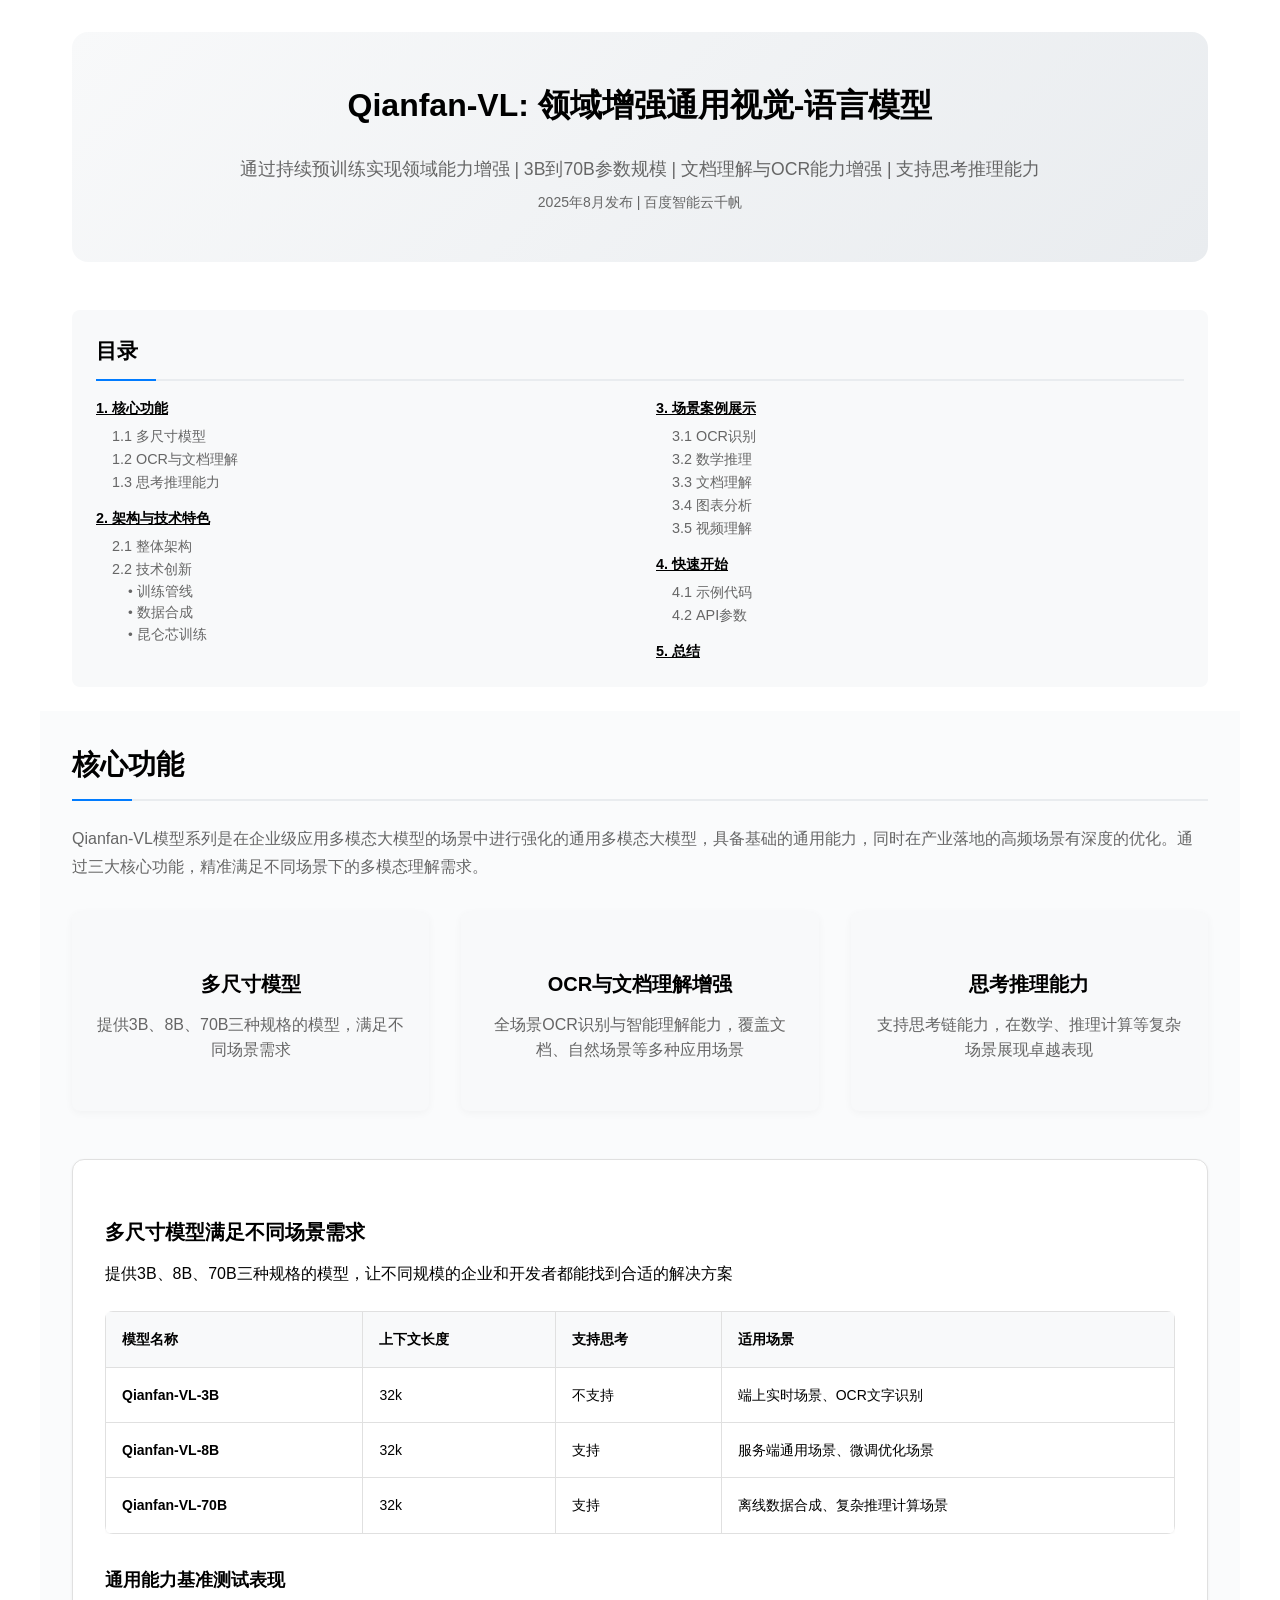
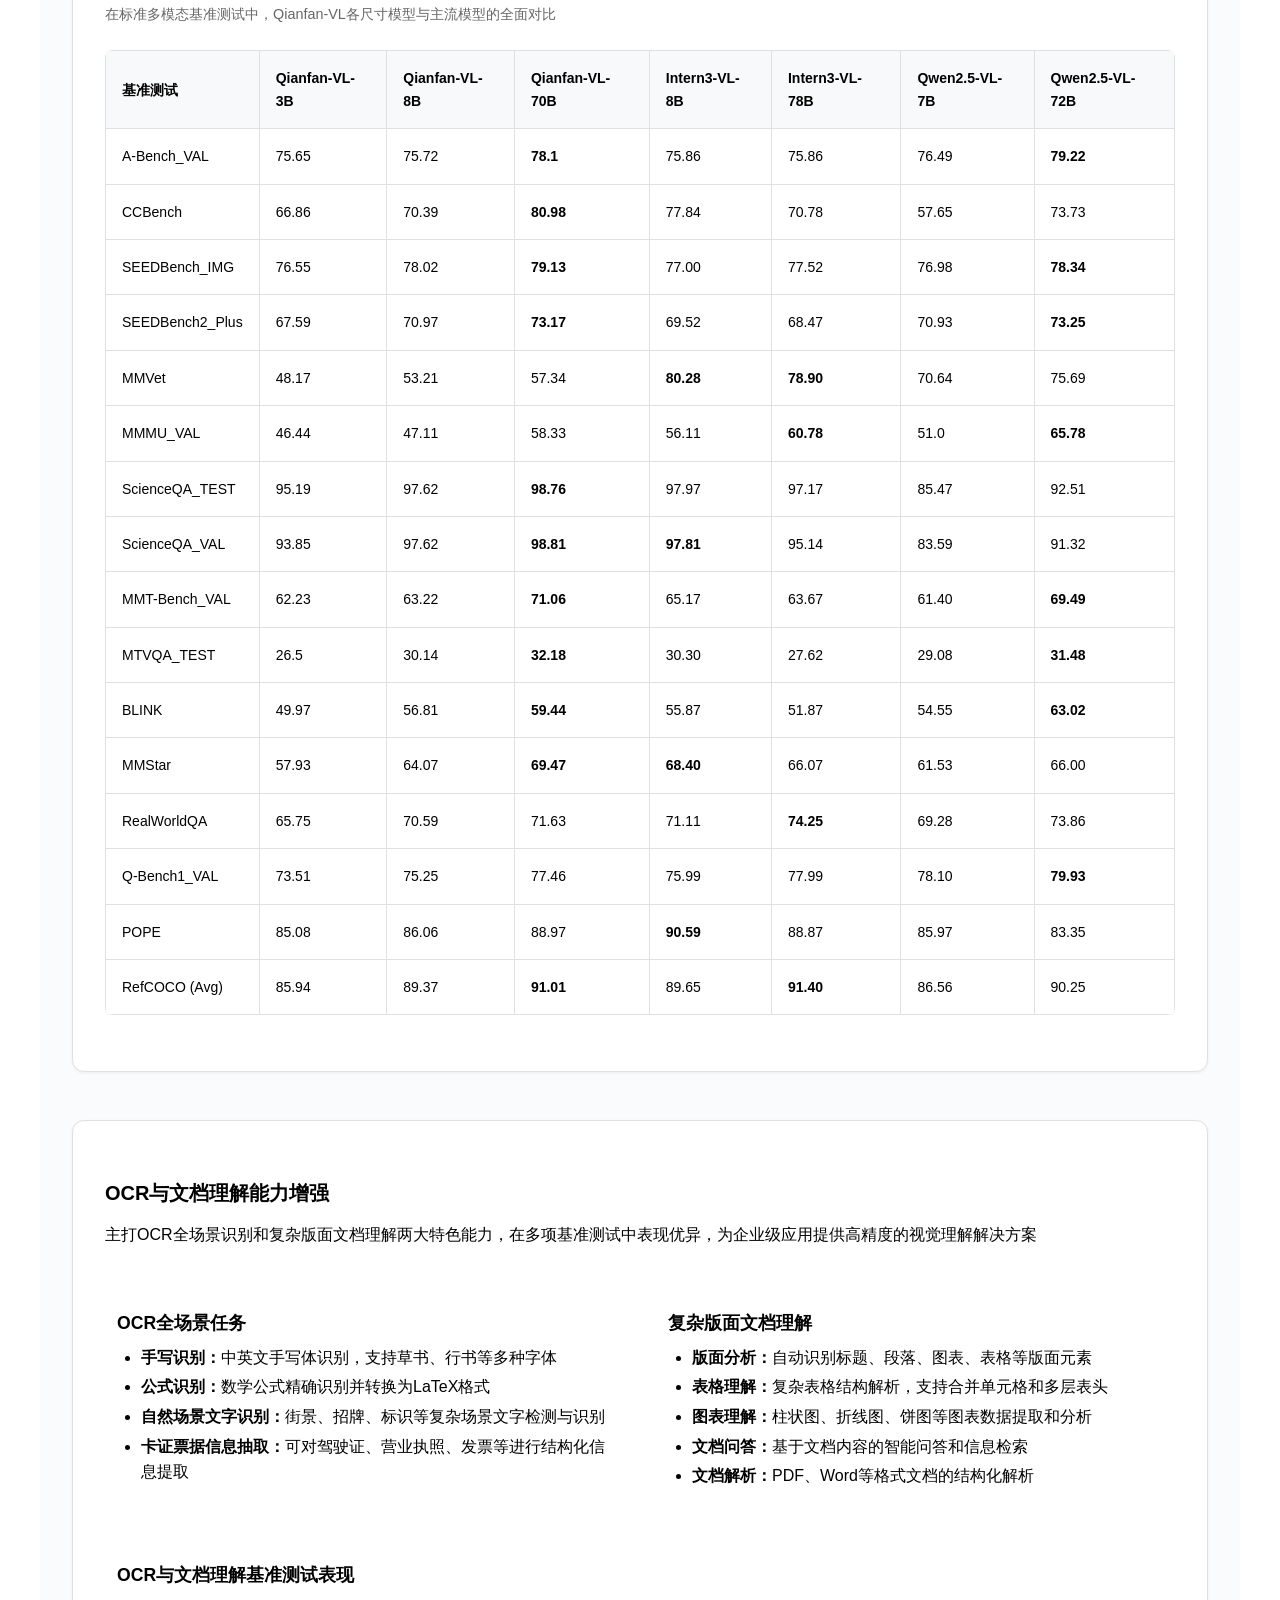
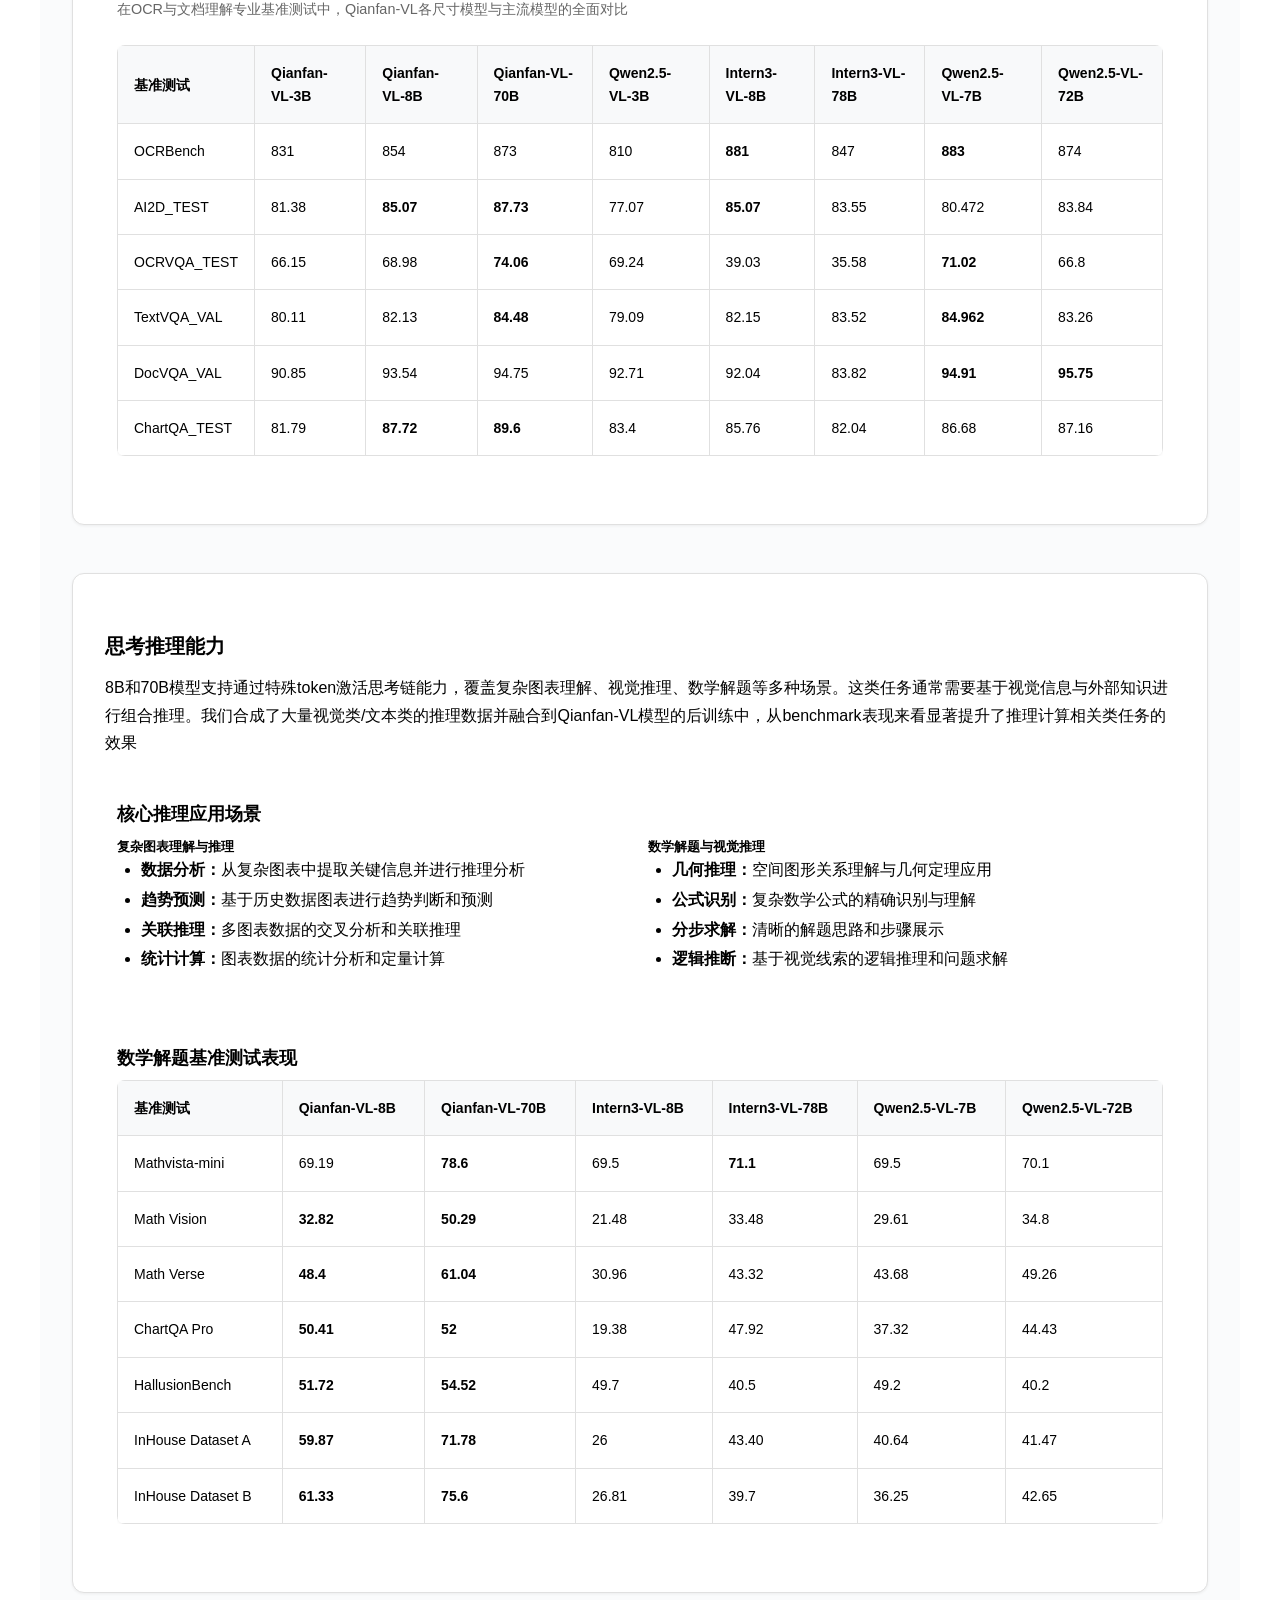
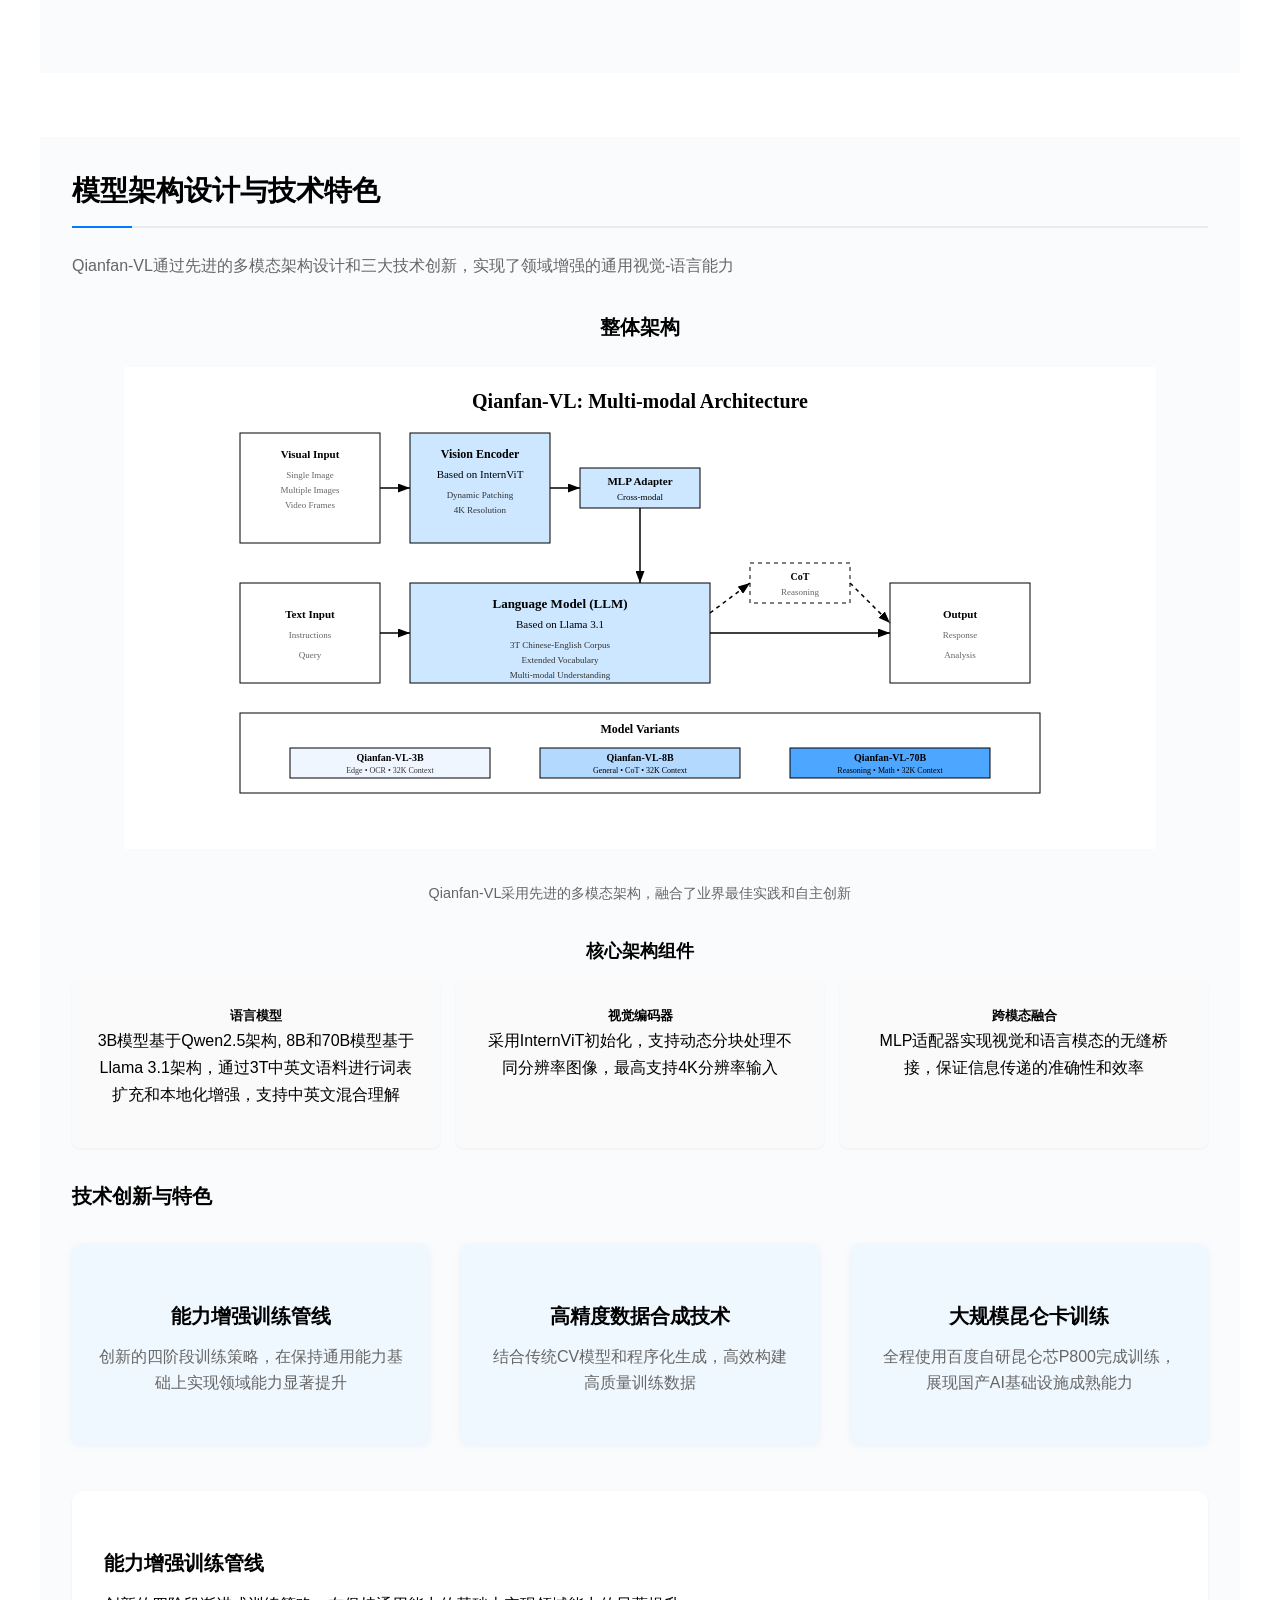
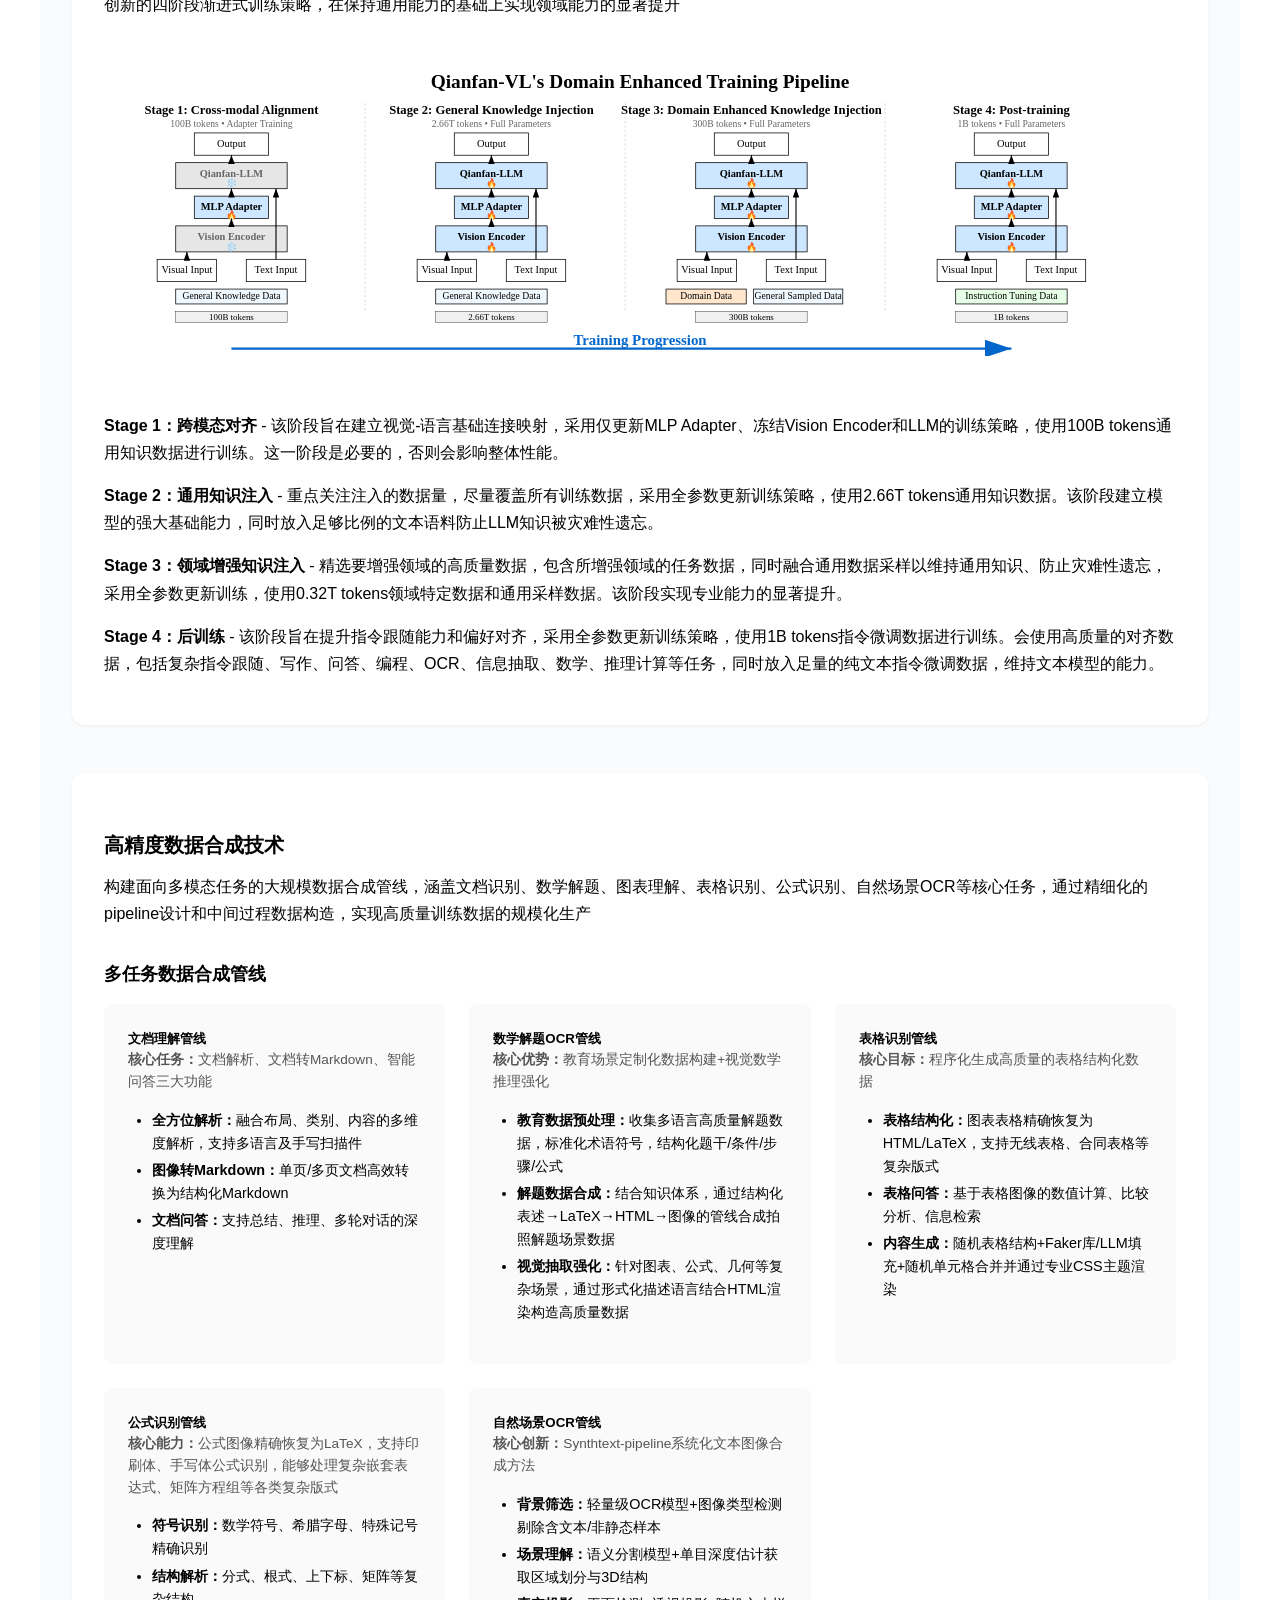
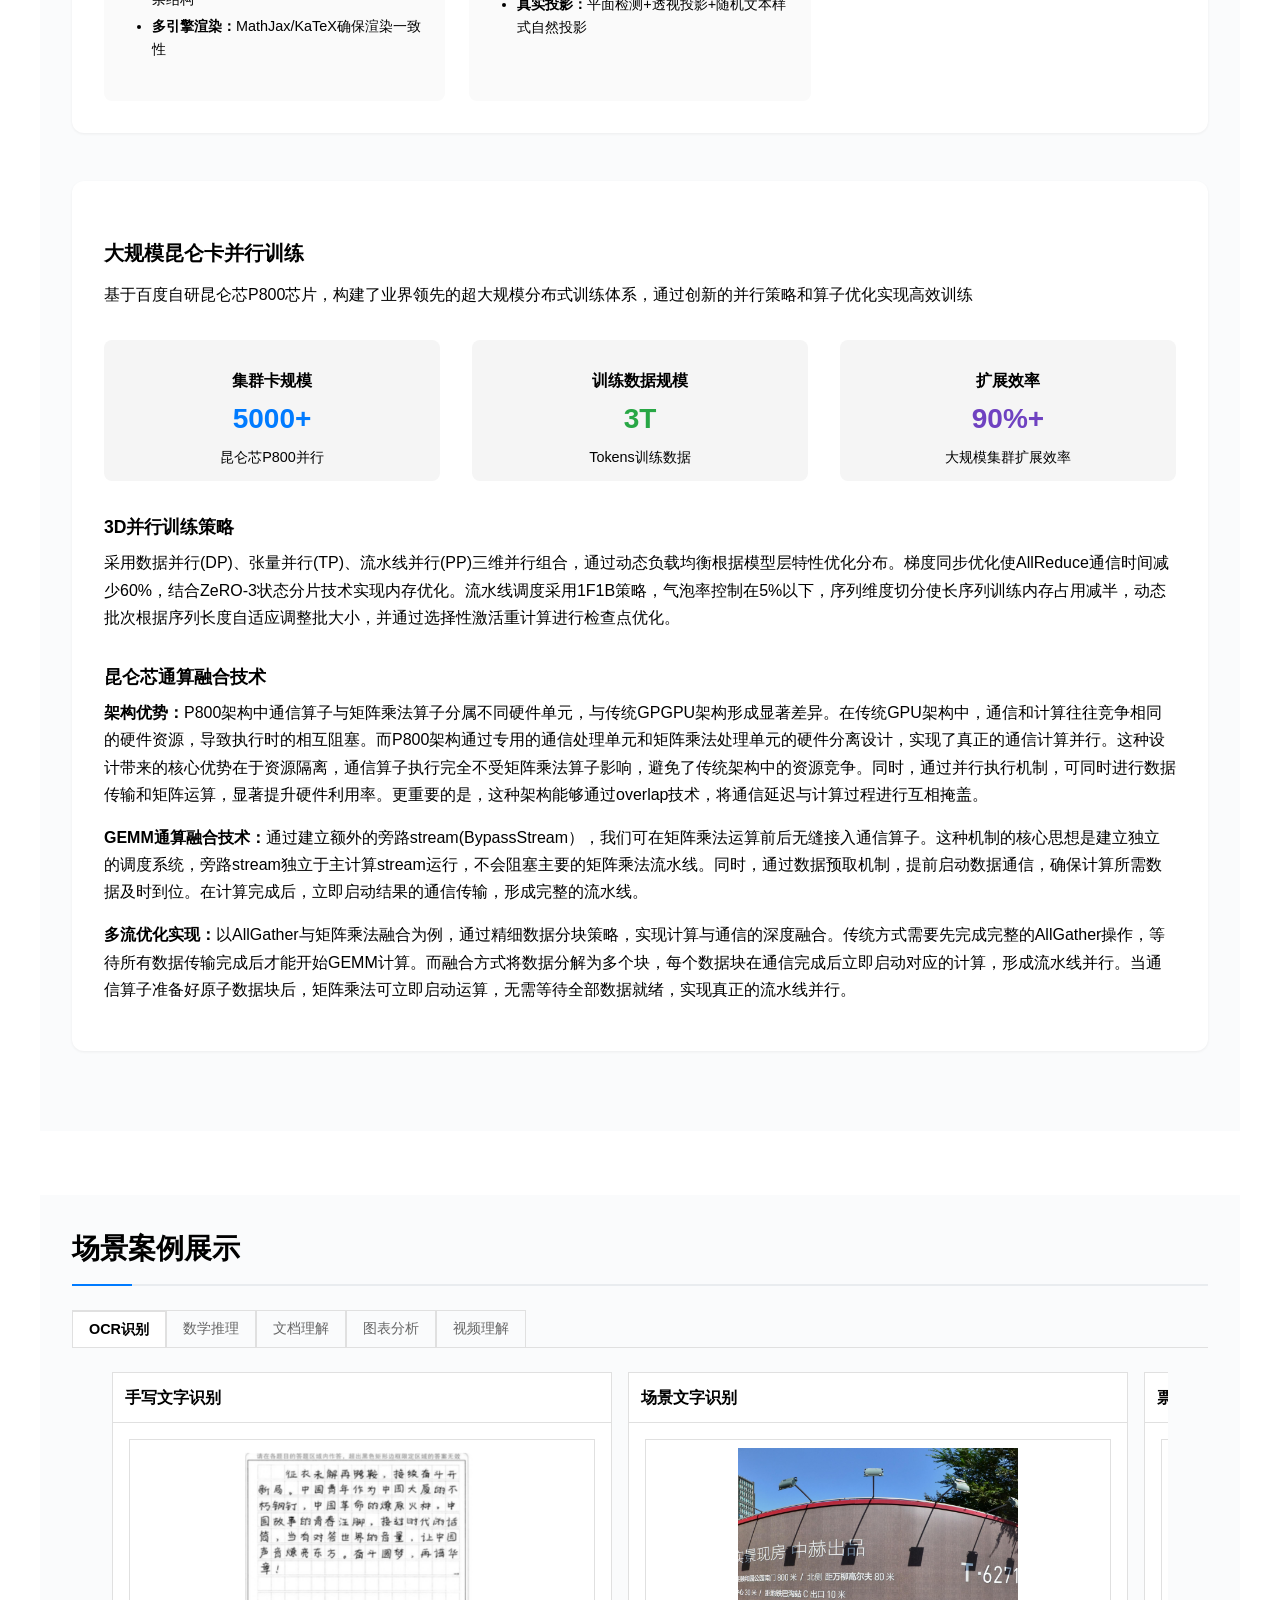
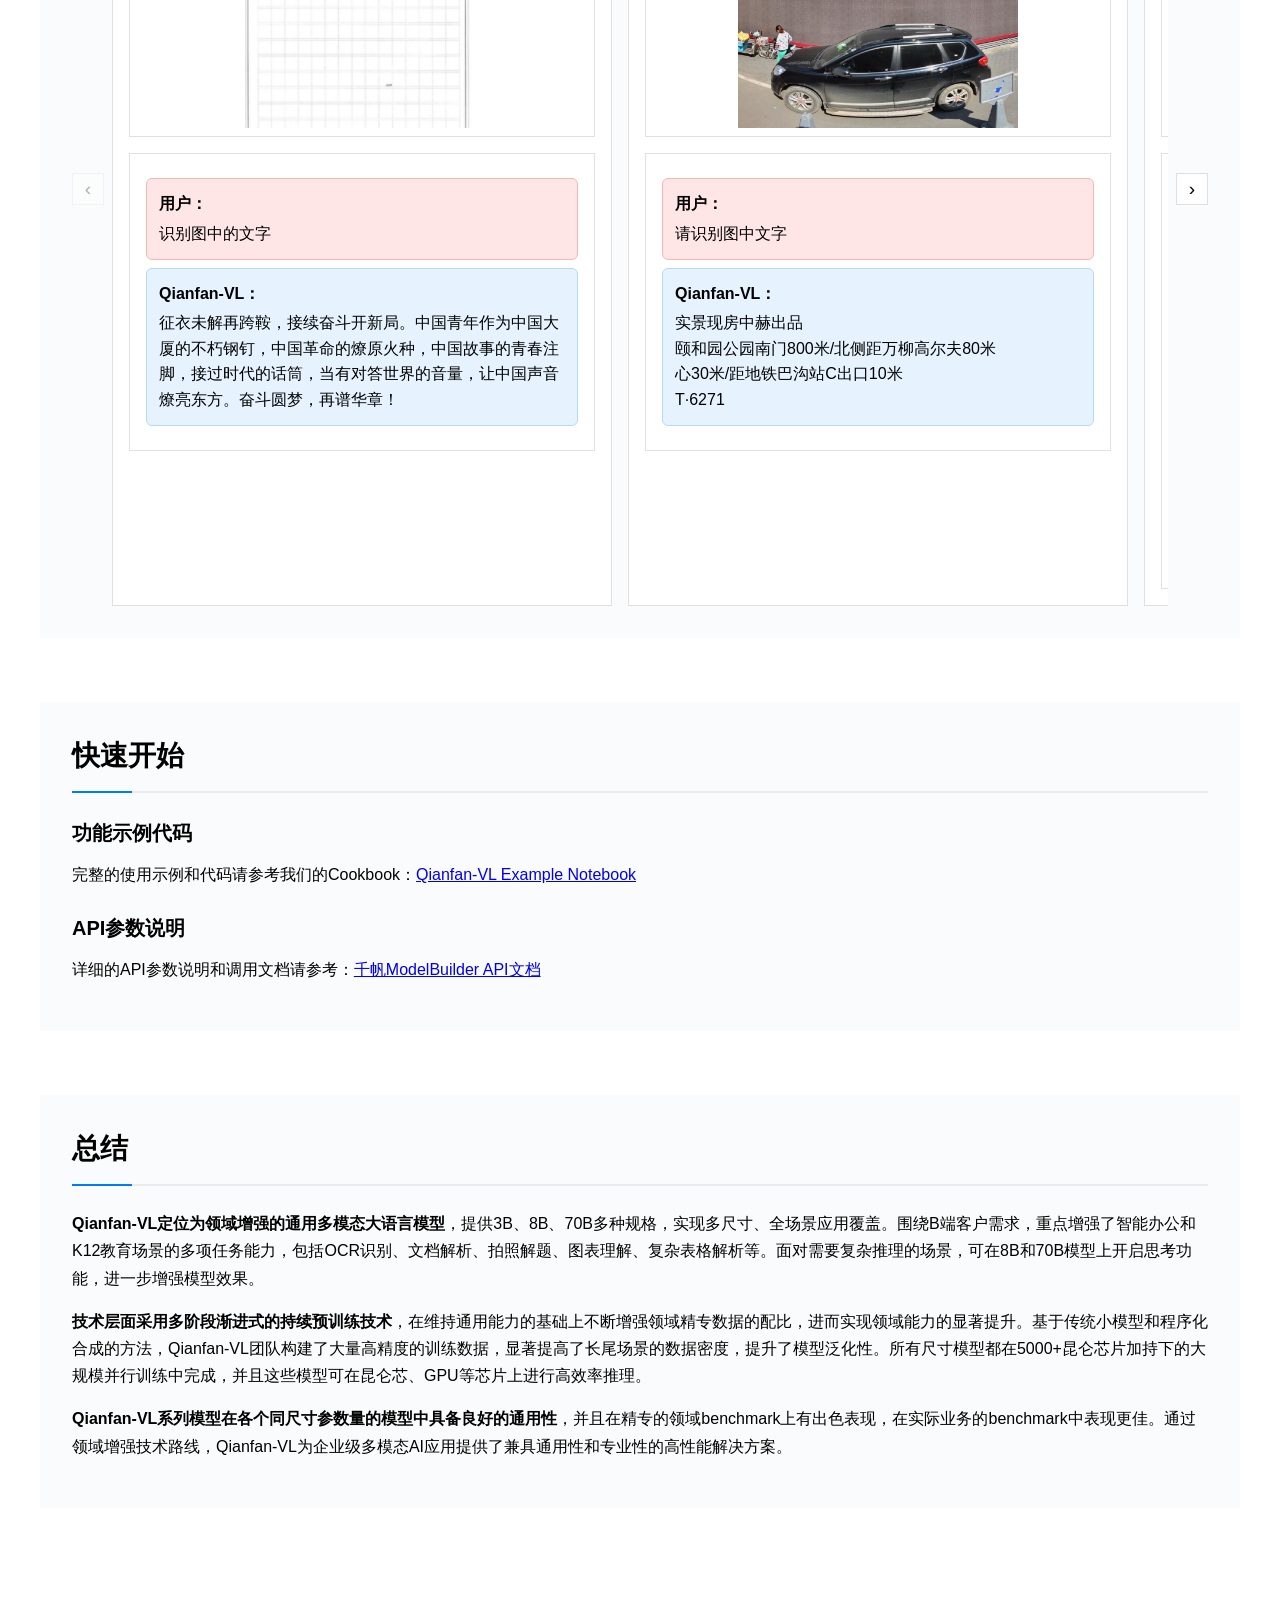
==== commit 9ede6d54: "docs: Simplify platform name - Change '百度智能云千帆大模型平台' to '百度智能云千帆' - Change 'Baidu AI Cloud Qianfan L" ====
--- a/docs/index.html
+++ b/docs/index.html
@@ -212,7 +212,7 @@
             <div class="hero-section">
                 <h2 class="hero-title" style="margin: 0 0 1.5rem 0; text-align: center;">Qianfan-VL: 领域增强通用视觉-语言模型</h2>
                 <p class="hero-subtitle">通过持续预训练实现领域能力增强 | 3B到70B参数规模 | 文档理解与OCR能力增强 | 支持思考推理能力</p>
-                <p class="hero-meta">2025年8月发布 | 百度智能云千帆大模型平台</p>
+                <p class="hero-meta">2025年8月发布 | 百度智能云千帆</p>
             </div>
 
             <!-- 目录 -->
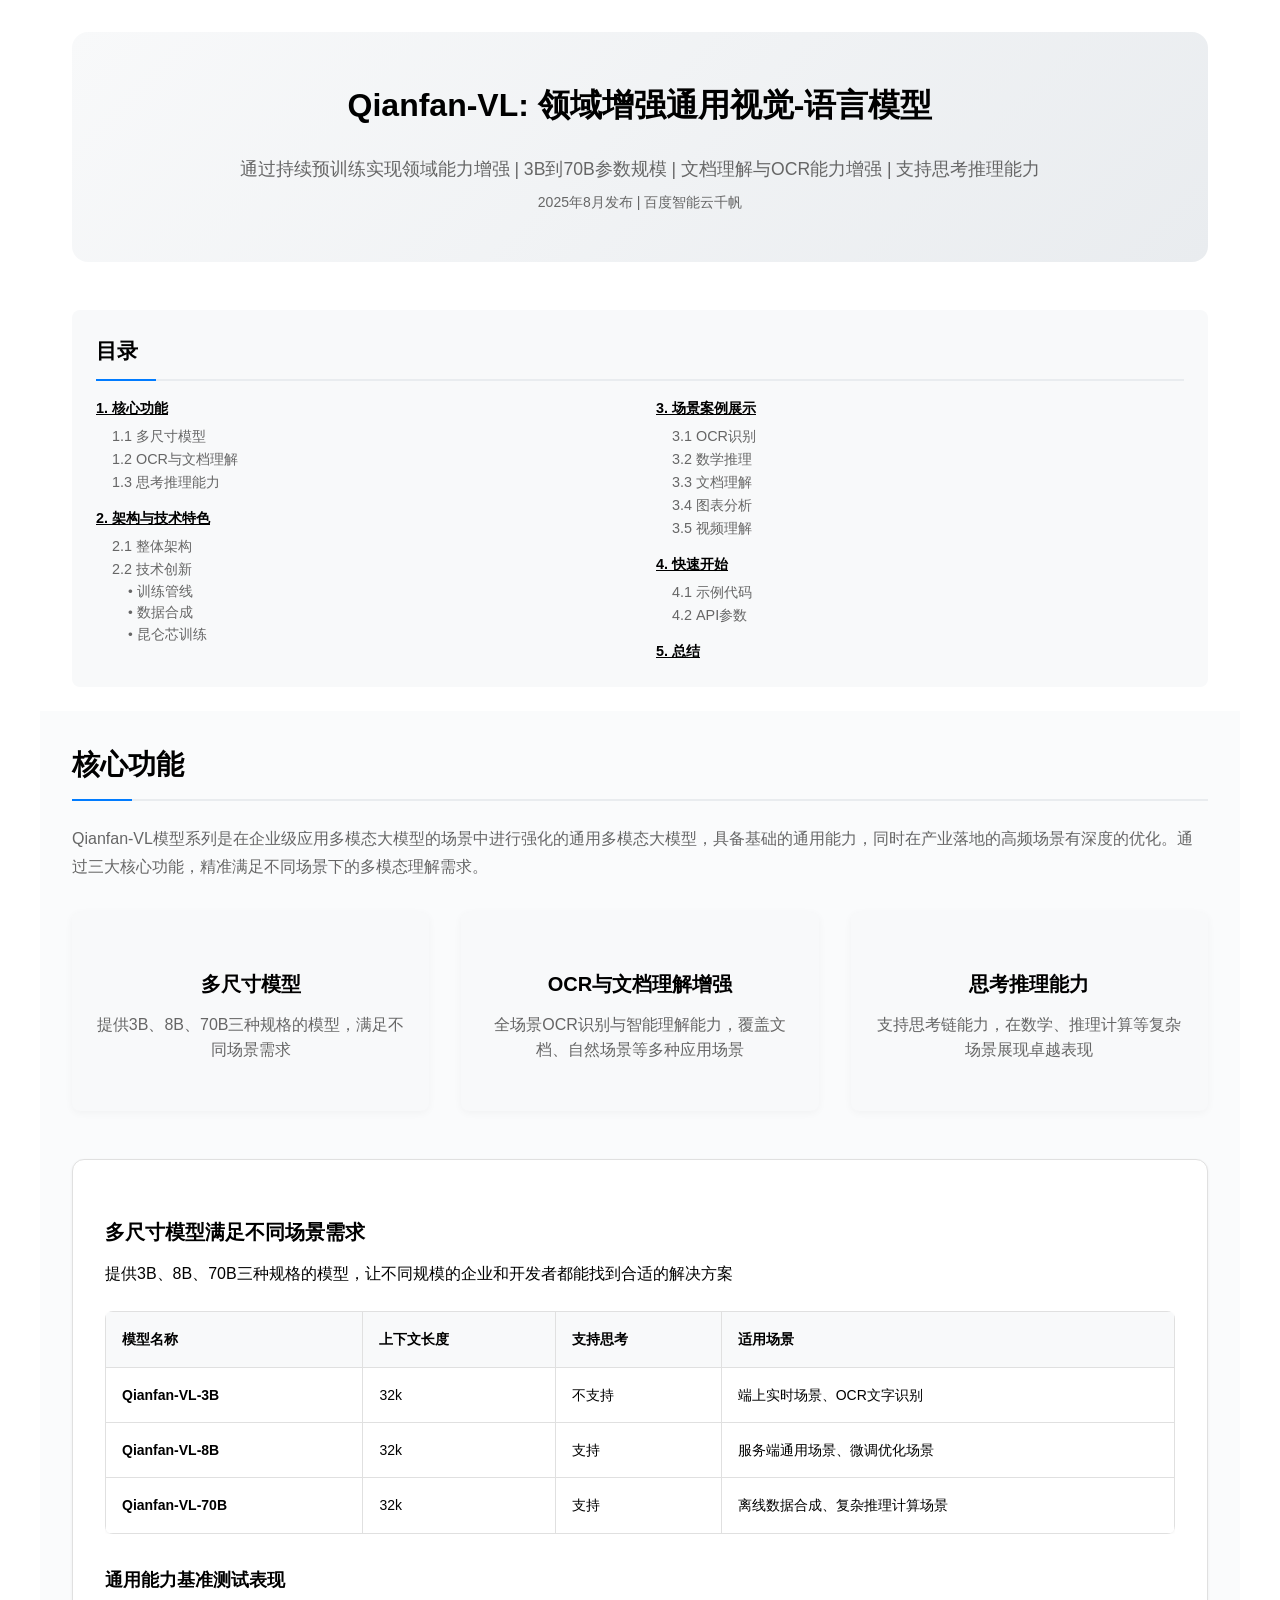
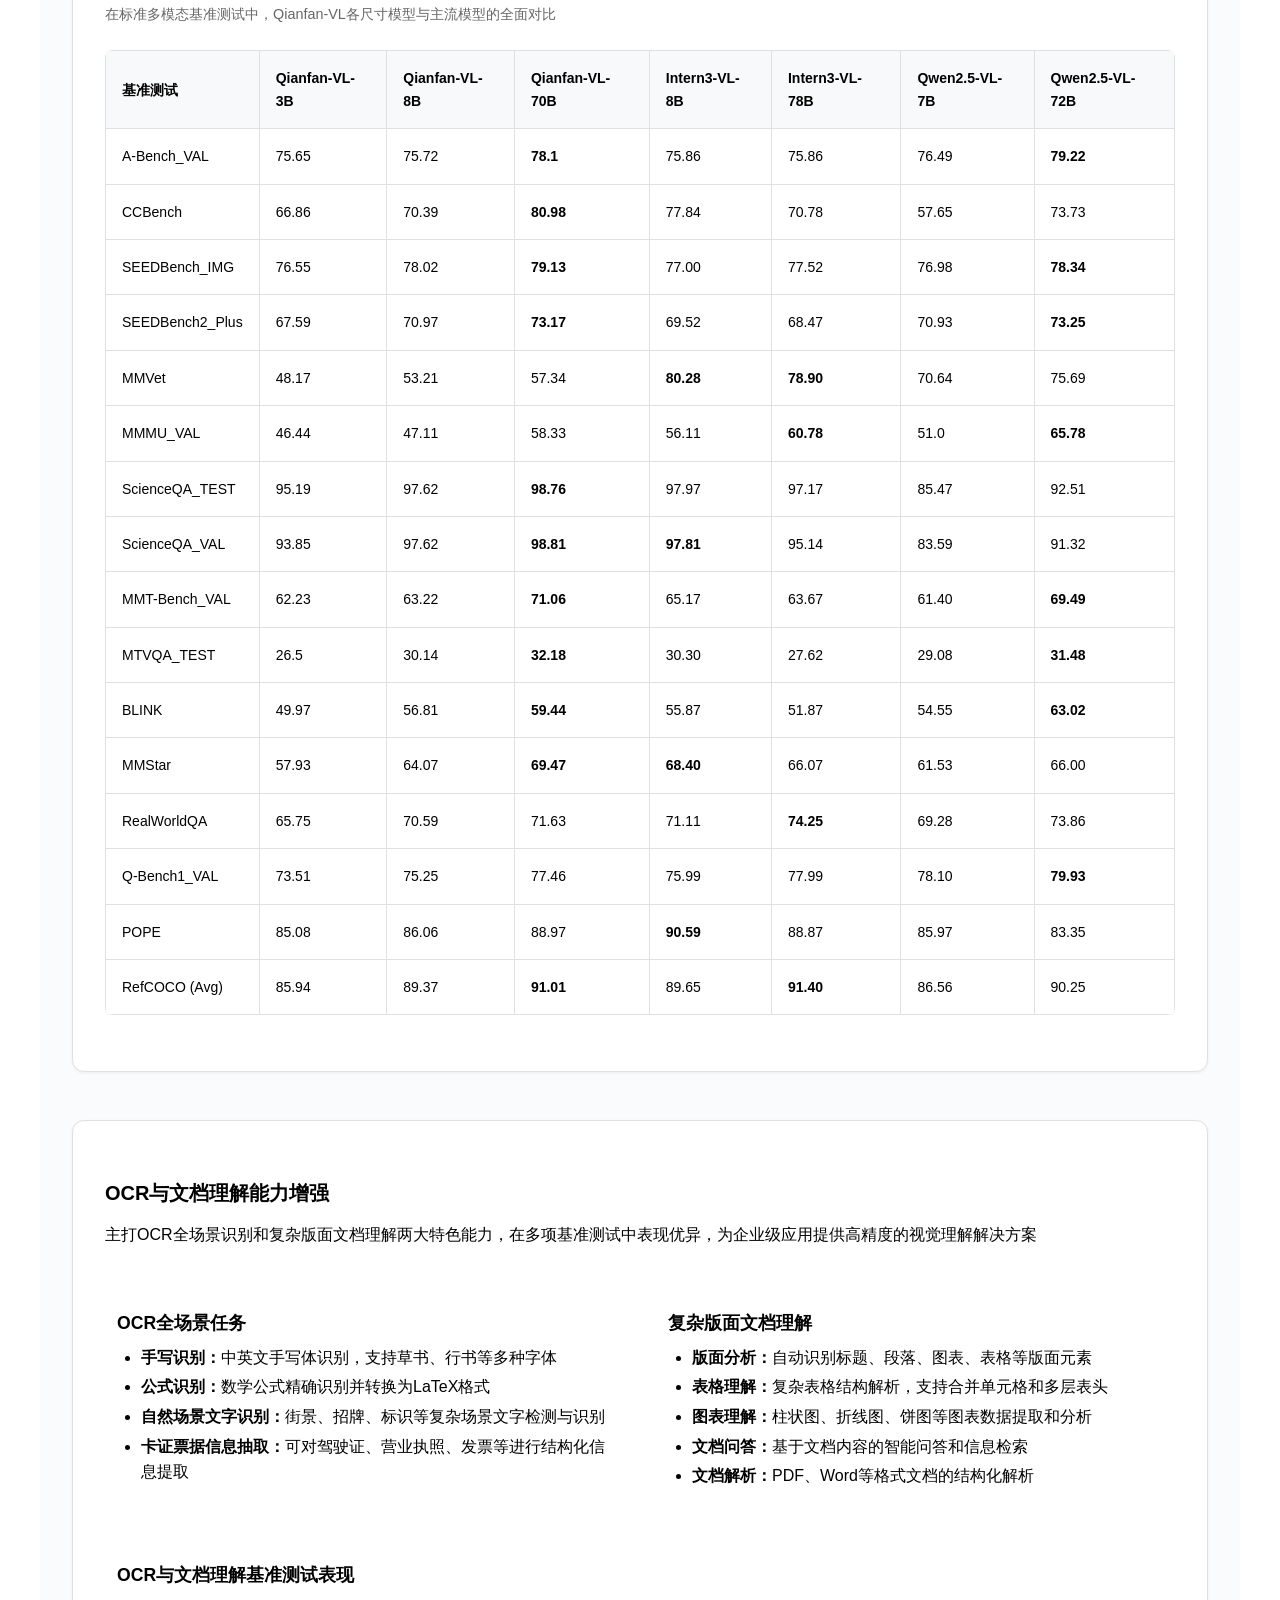
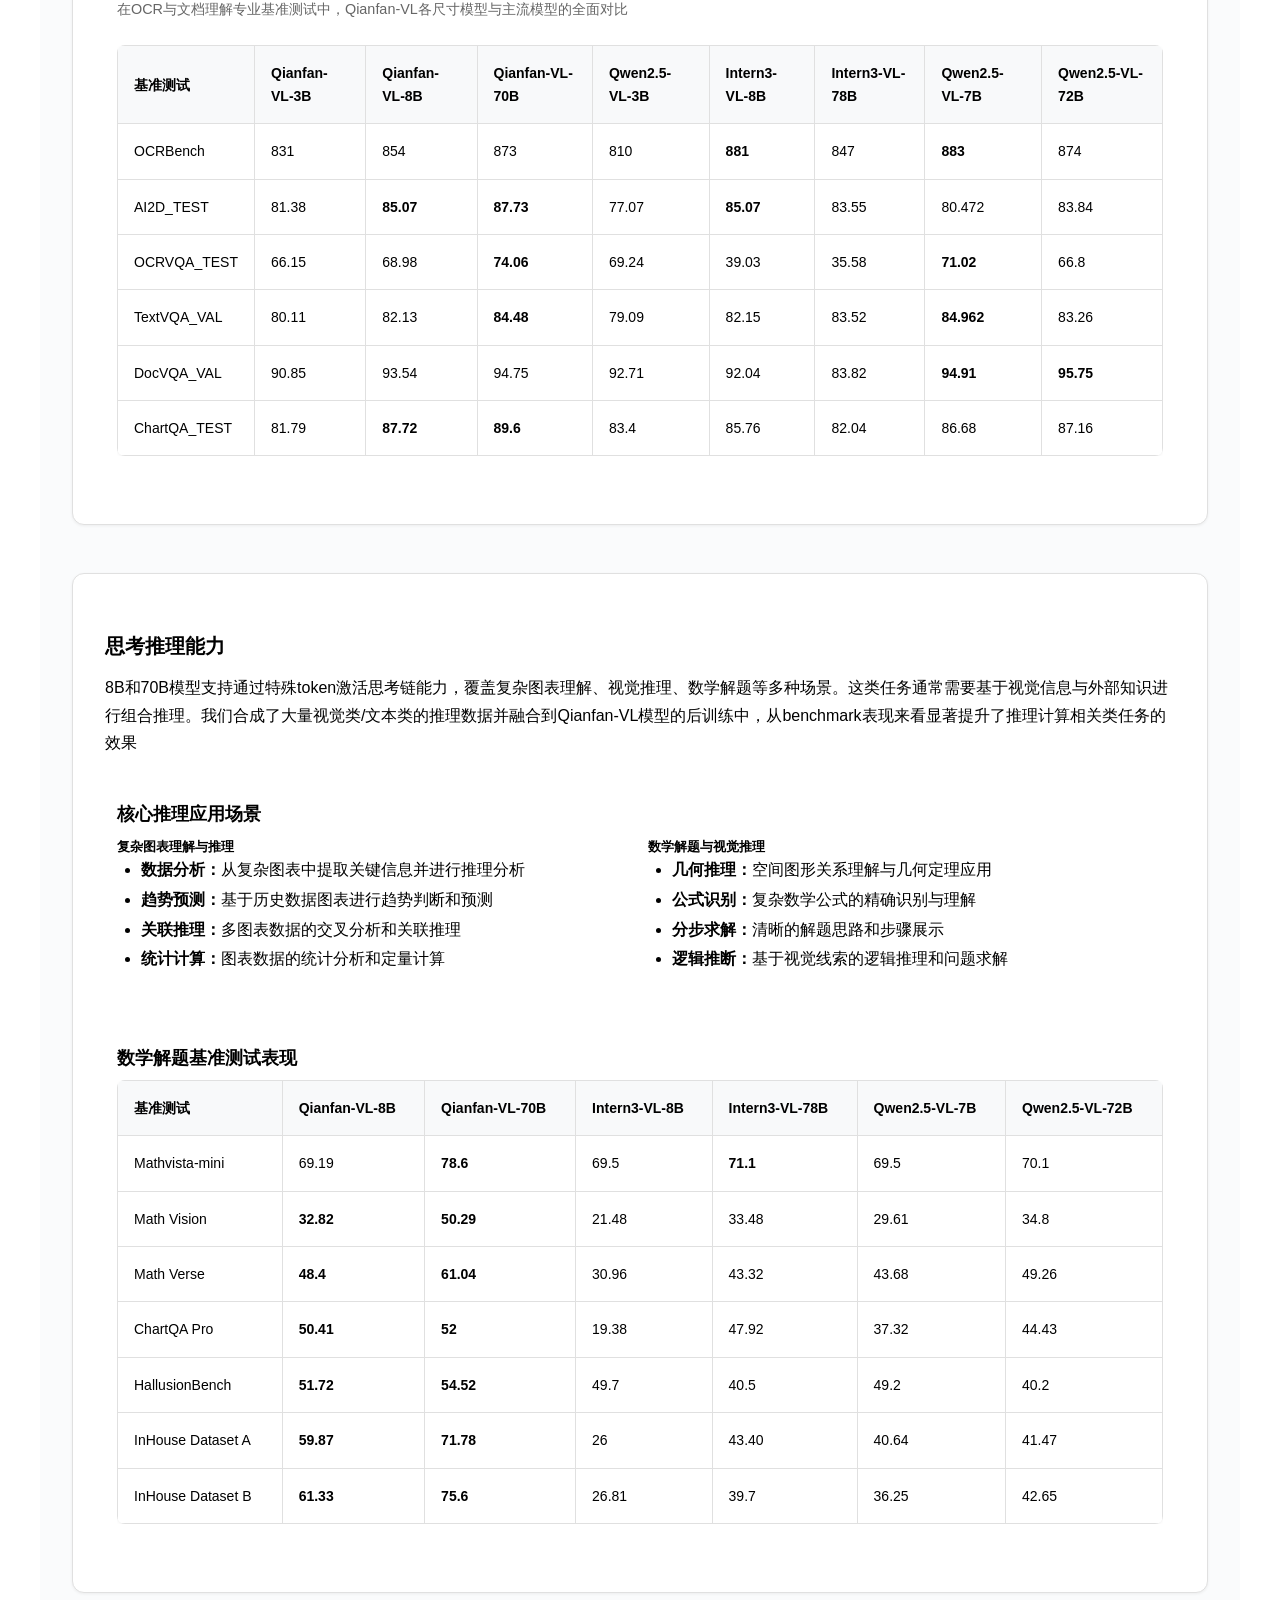
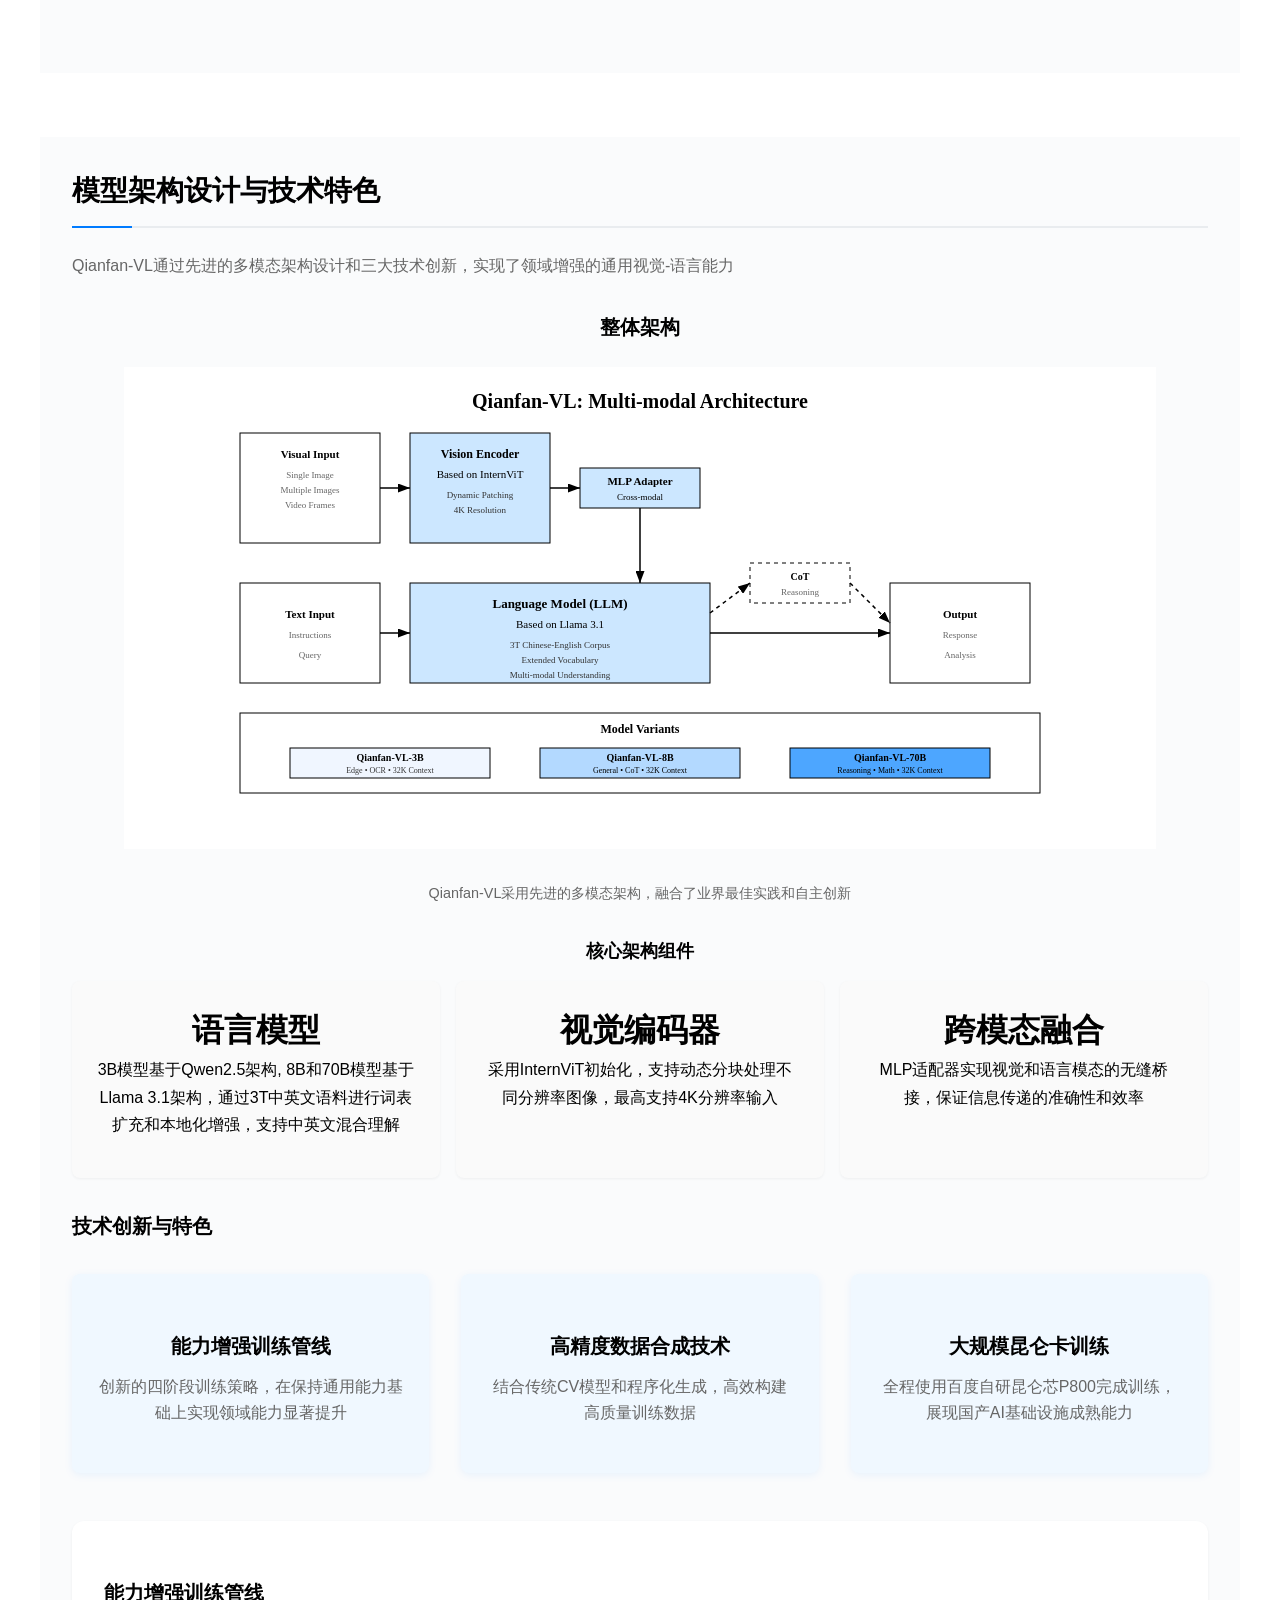
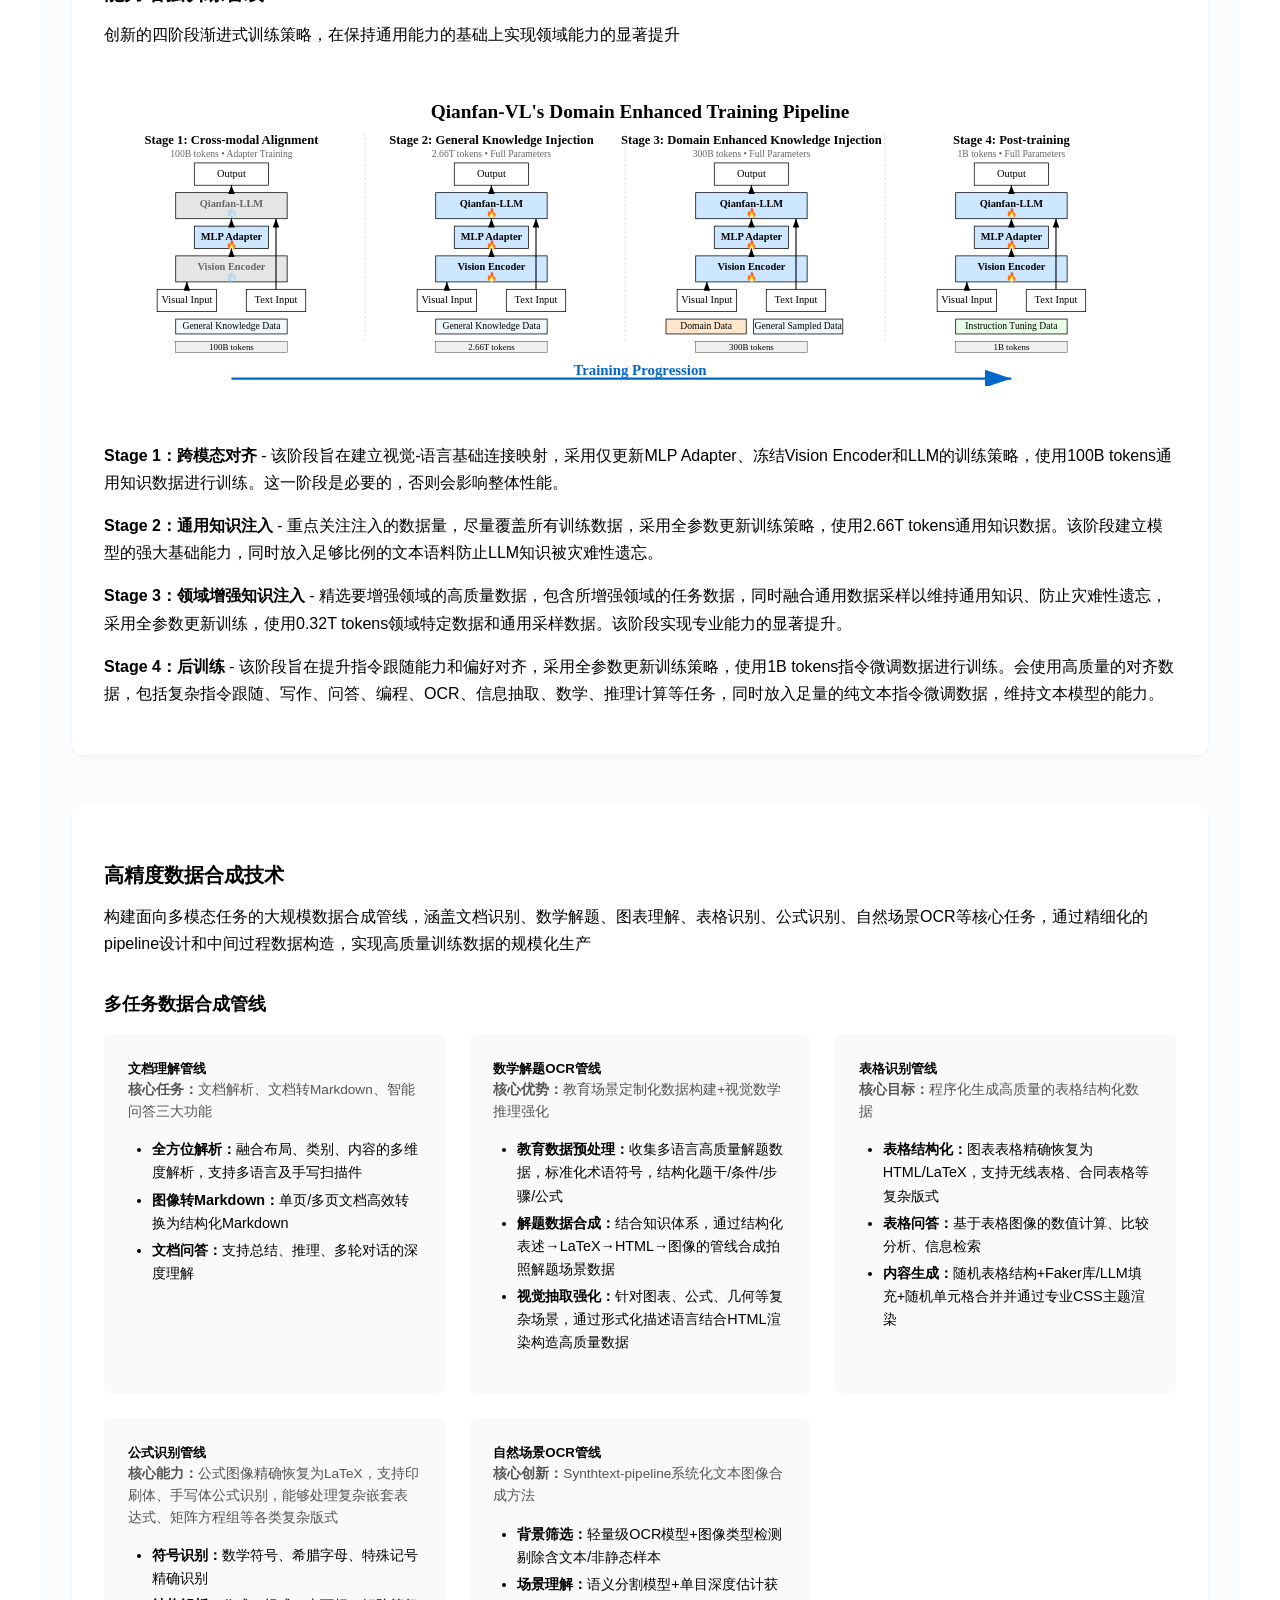
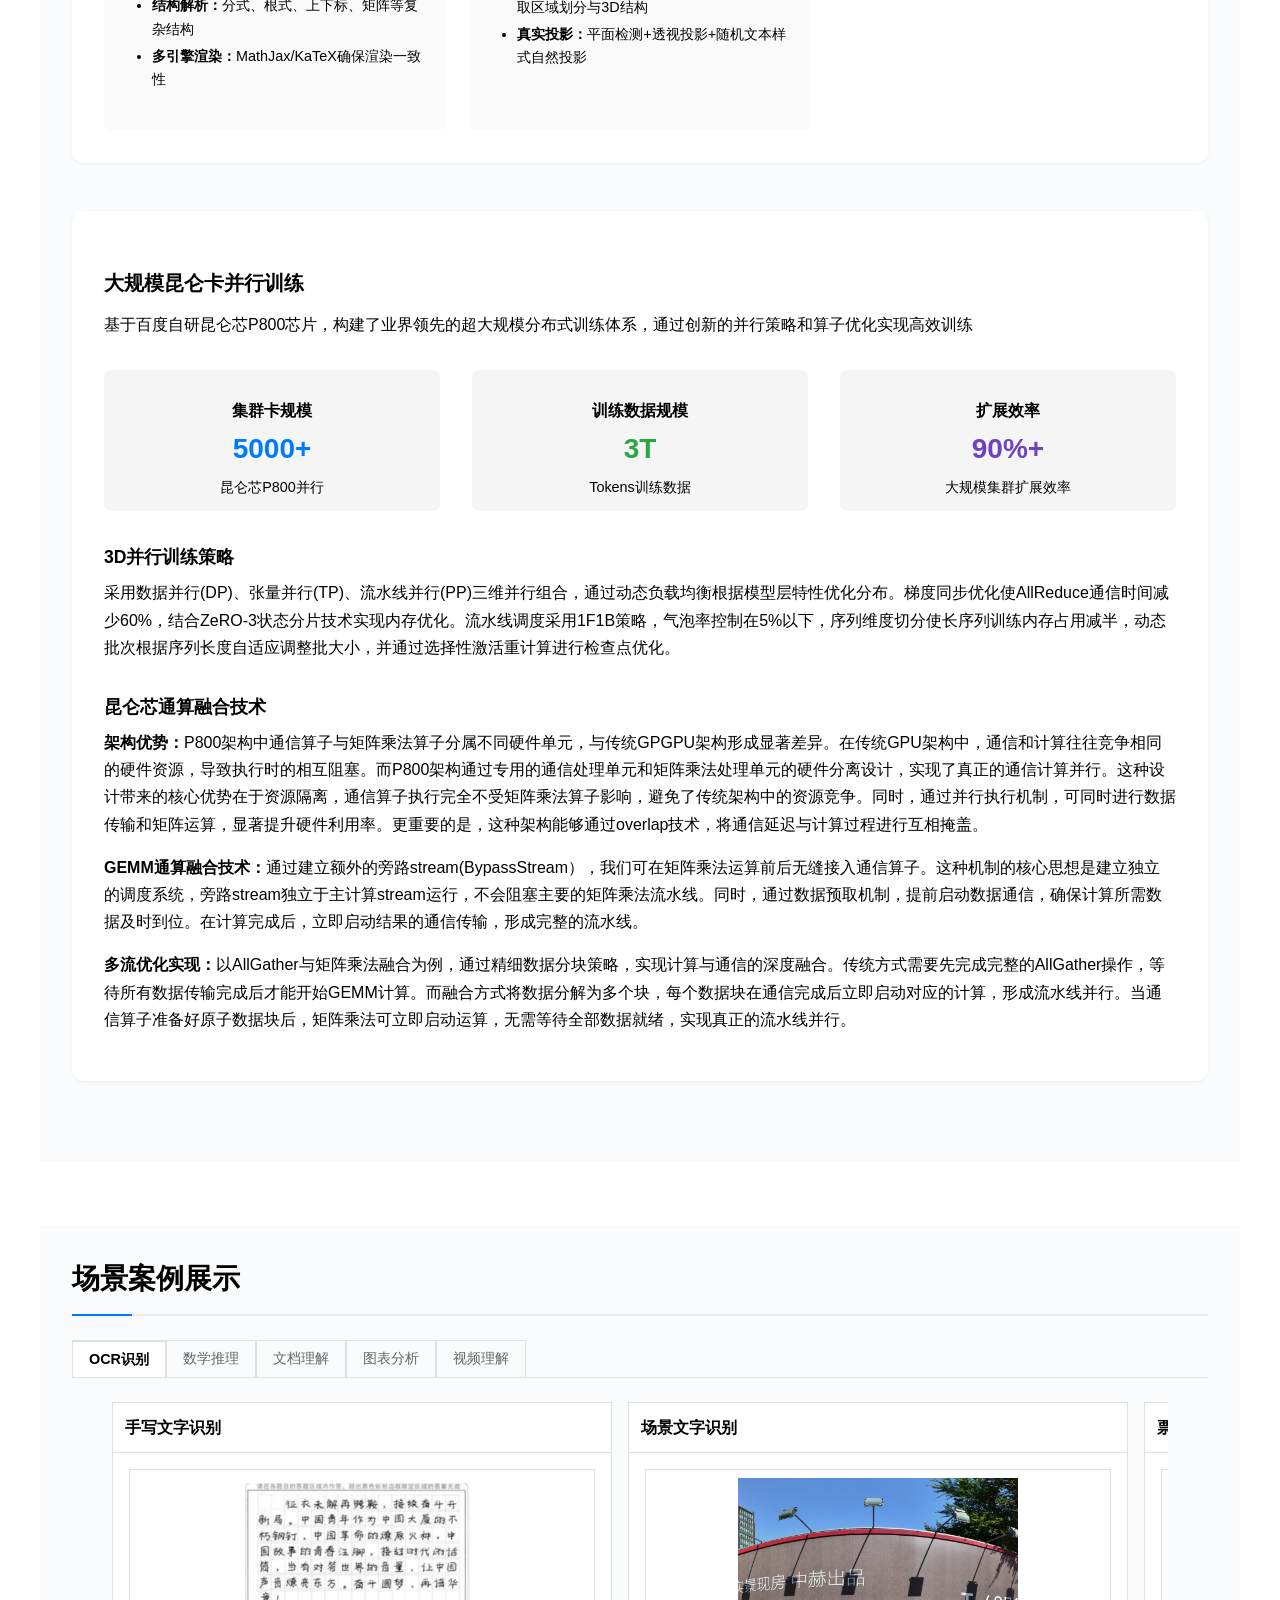
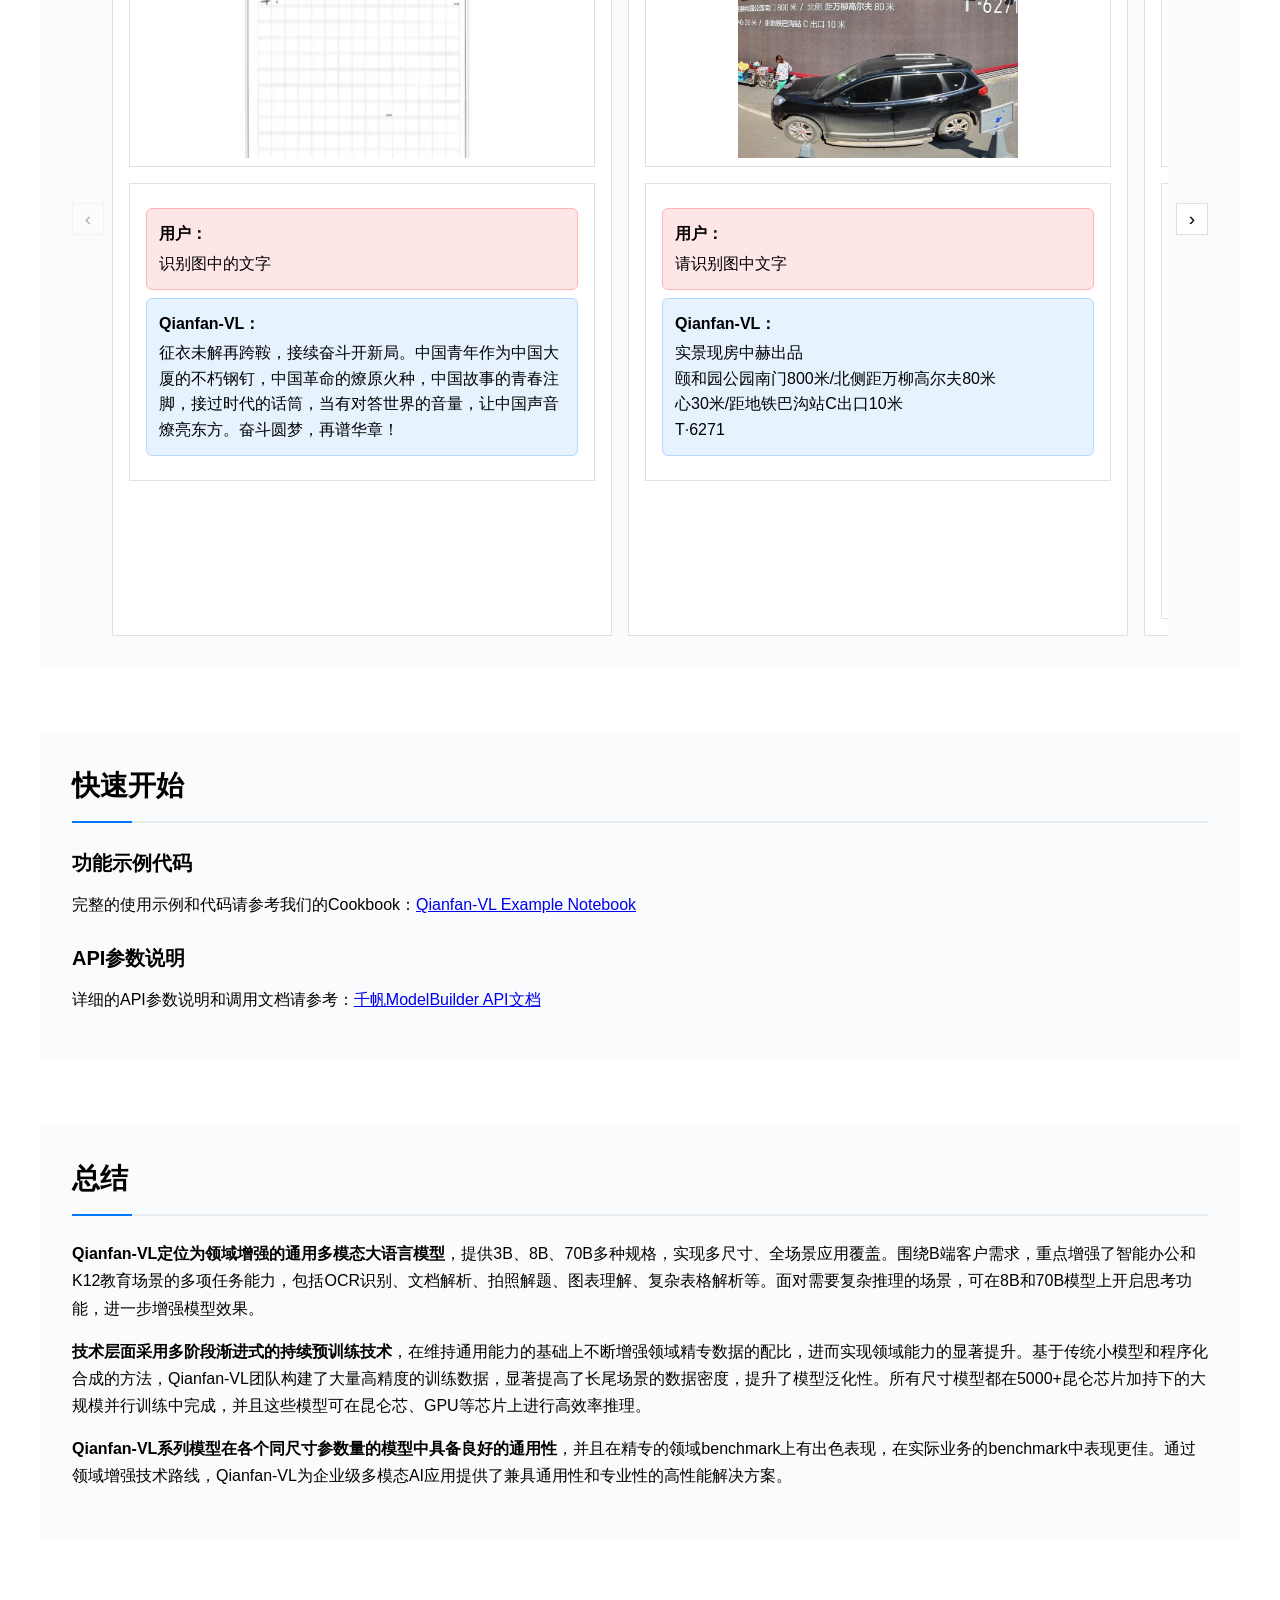
==== commit 0996fb24: "style: Increase font size for architecture component titles - Double the font size for Language Mode" ====
--- a/docs/index.html
+++ b/docs/index.html
@@ -786,15 +786,15 @@
                         <h4>核心架构组件</h4>
                         <div class="feature-grid">
                             <div class="feature-card">
-                                <h5>语言模型</h5>
+                                <h5 style="font-size: 2rem;">语言模型</h5>
                                 <p>3B模型基于Qwen2.5架构, 8B和70B模型基于Llama 3.1架构，通过3T中英文语料进行词表扩充和本地化增强，支持中英文混合理解</p>
                             </div>
                             <div class="feature-card">
-                                <h5>视觉编码器</h5>
+                                <h5 style="font-size: 2rem;">视觉编码器</h5>
                                 <p>采用InternViT初始化，支持动态分块处理不同分辨率图像，最高支持4K分辨率输入</p>
                             </div>
                             <div class="feature-card">
-                                <h5>跨模态融合</h5>
+                                <h5 style="font-size: 2rem;">跨模态融合</h5>
                                 <p>MLP适配器实现视觉和语言模态的无缝桥接，保证信息传递的准确性和效率</p>
                             </div>
                         </div>
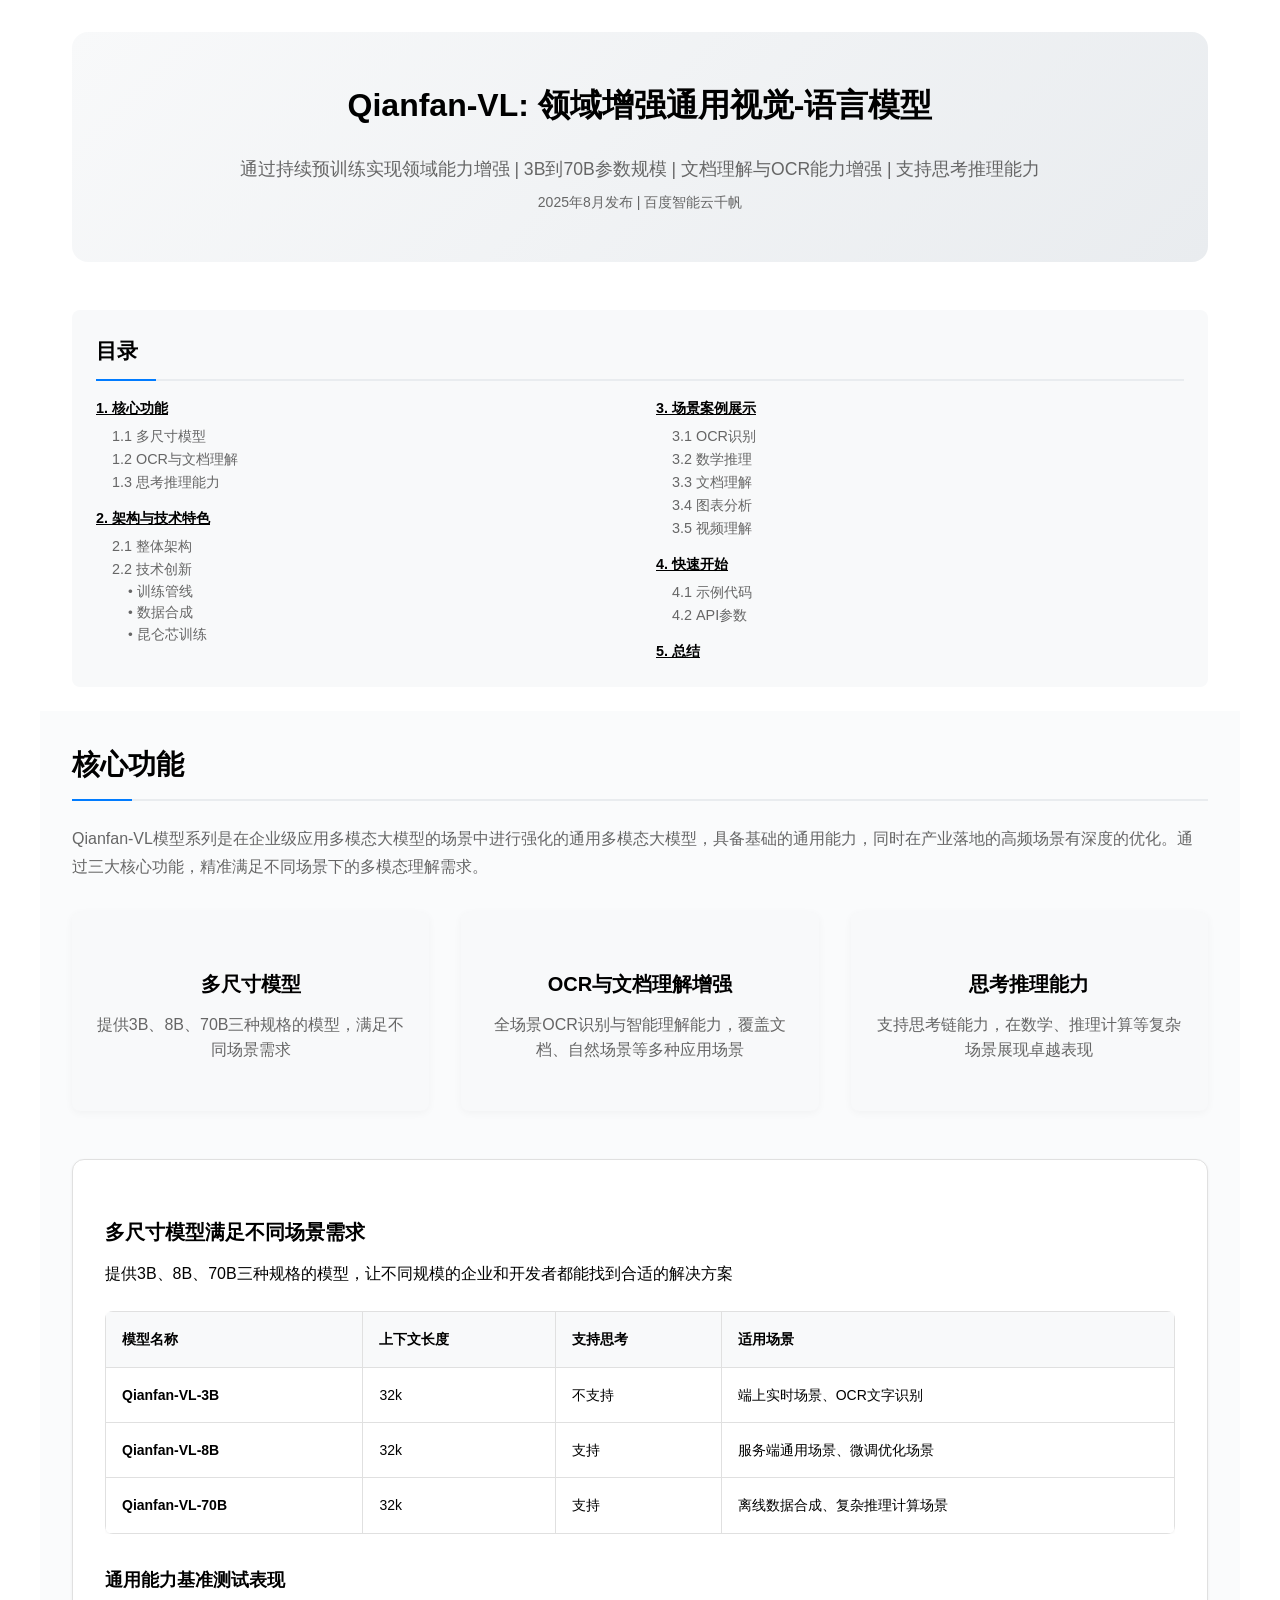
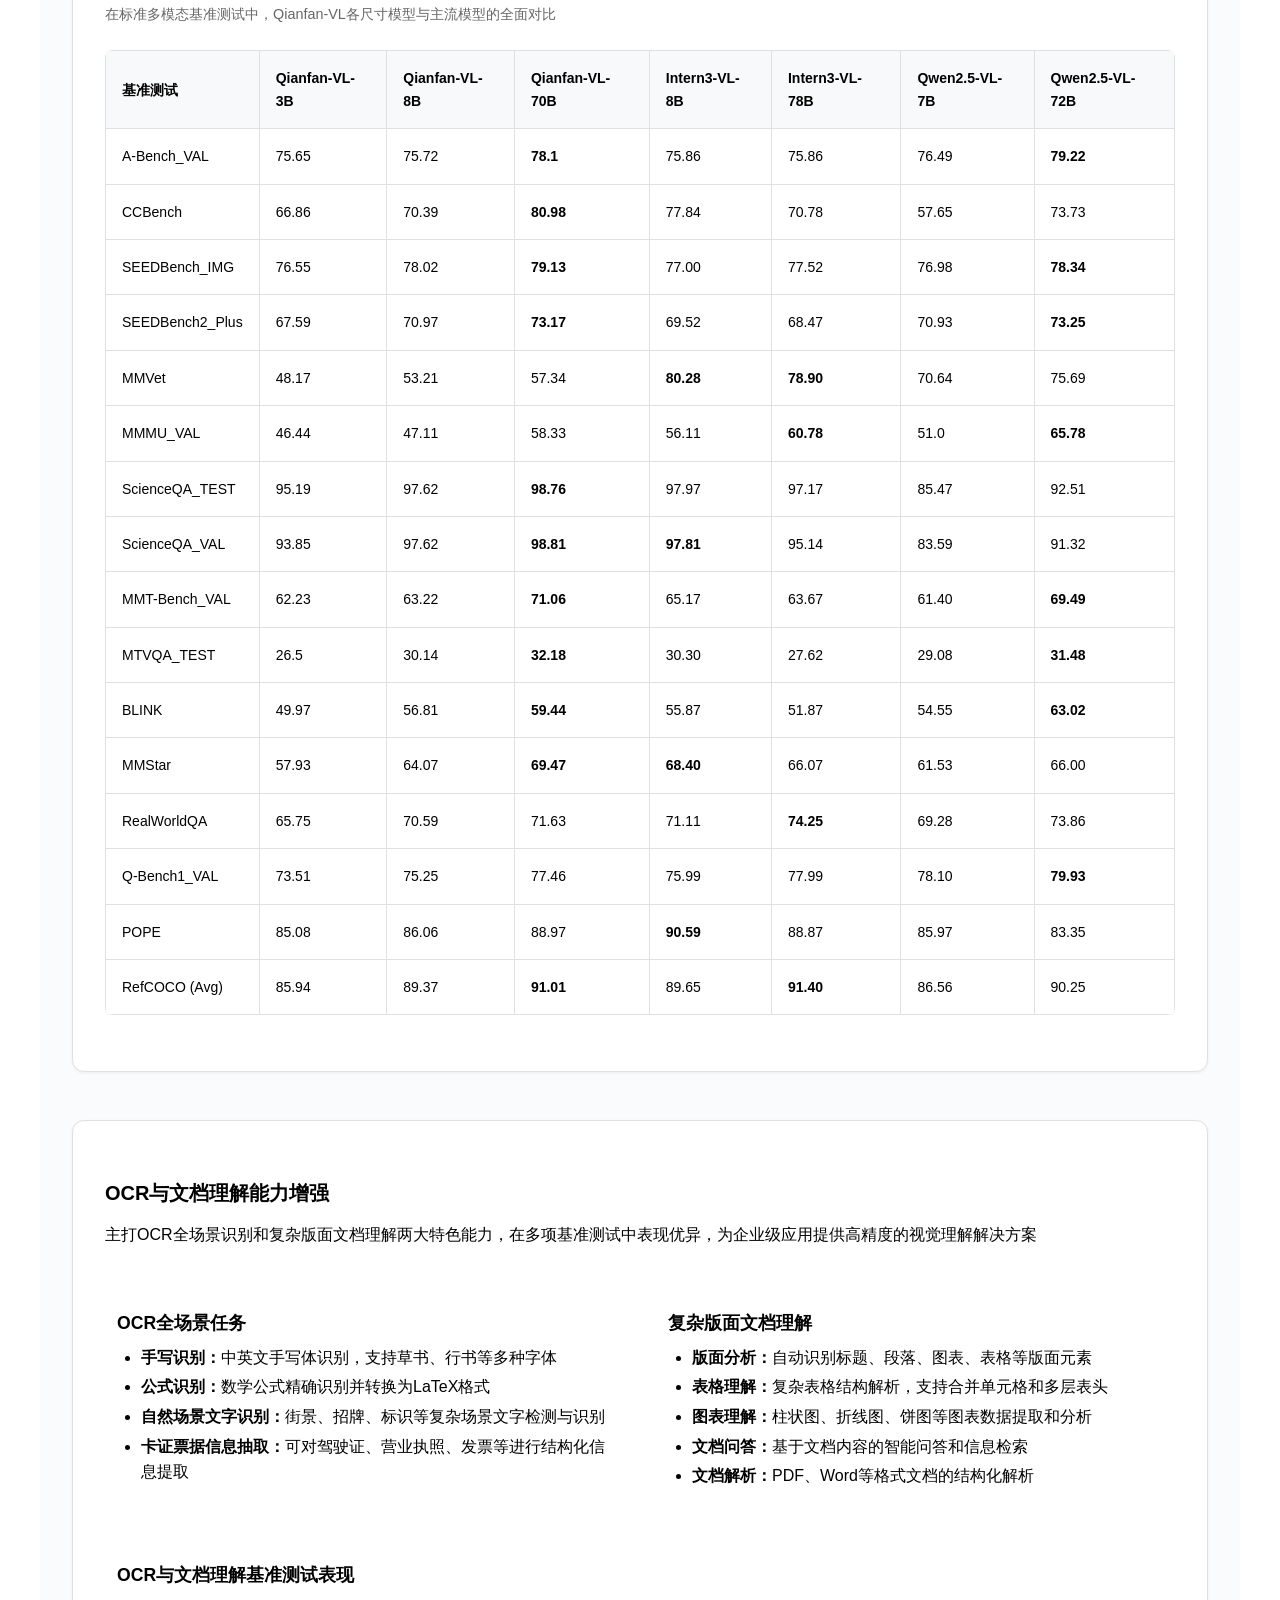
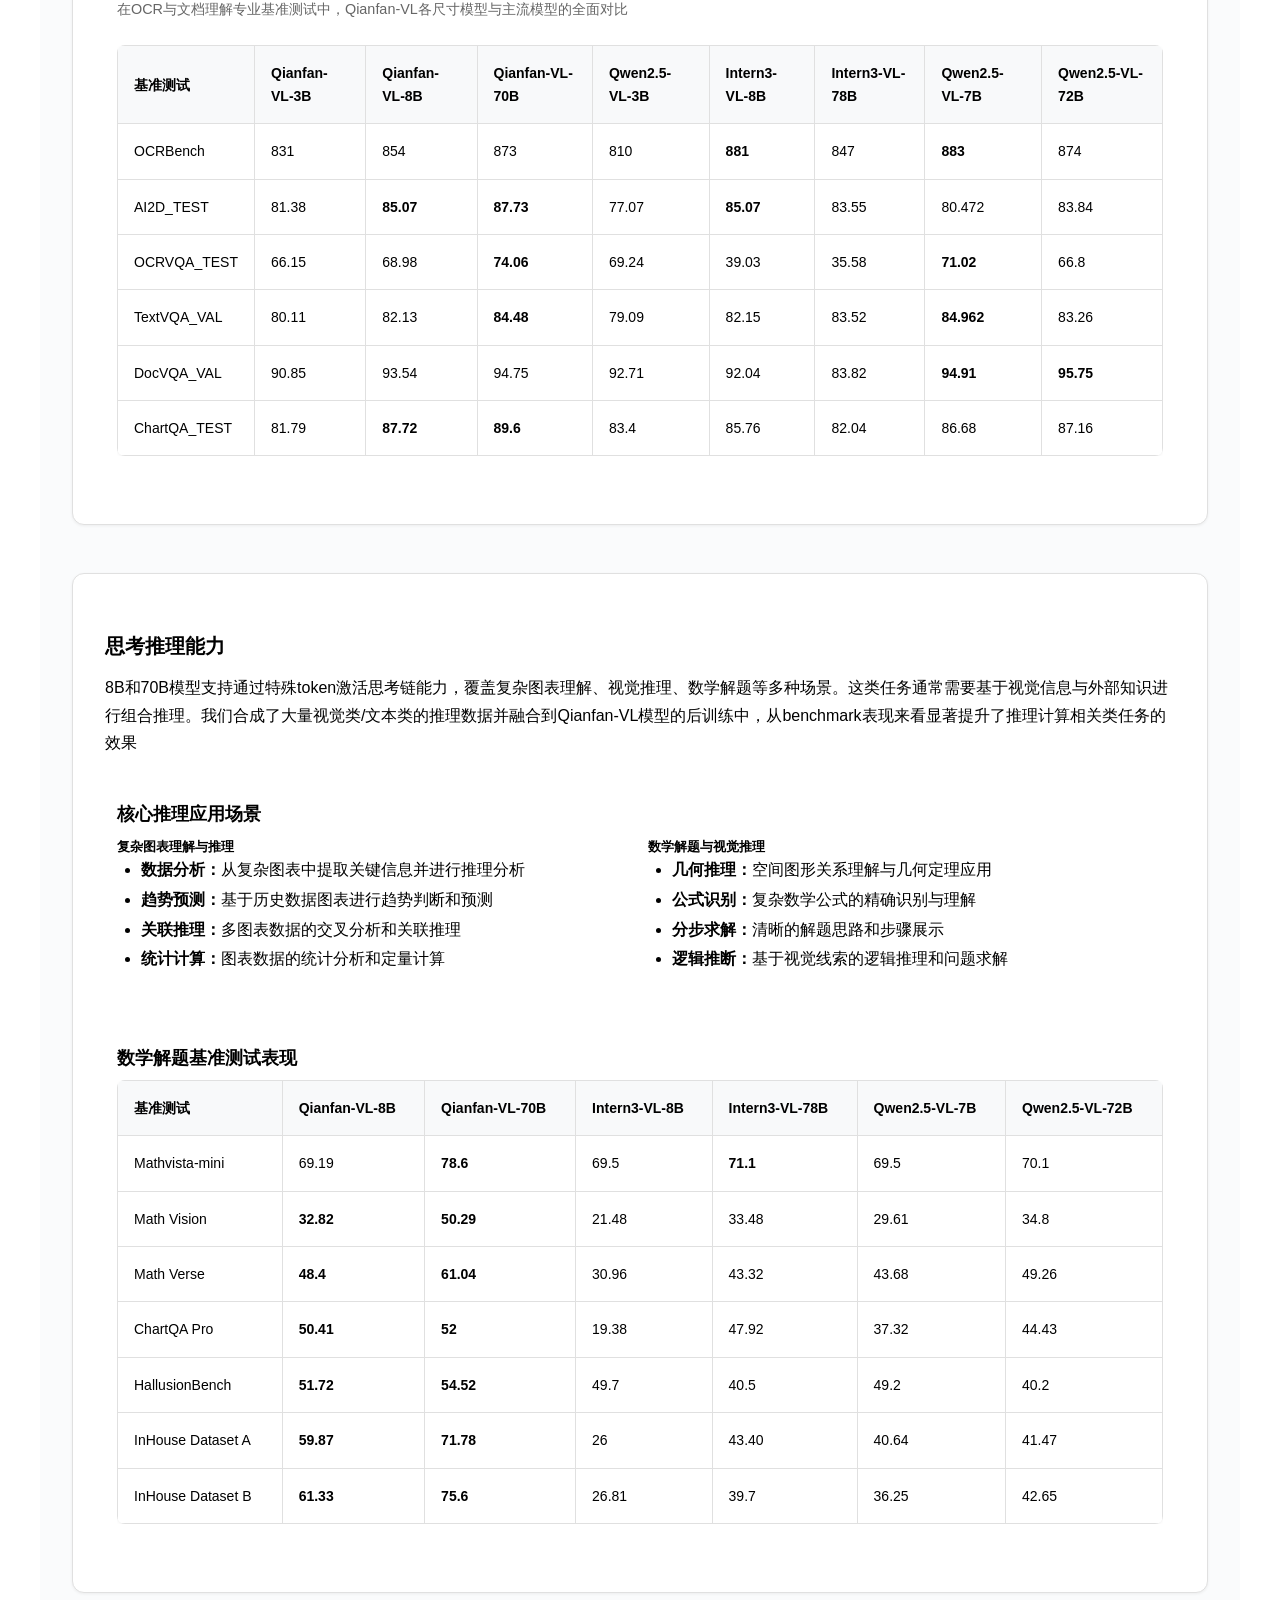
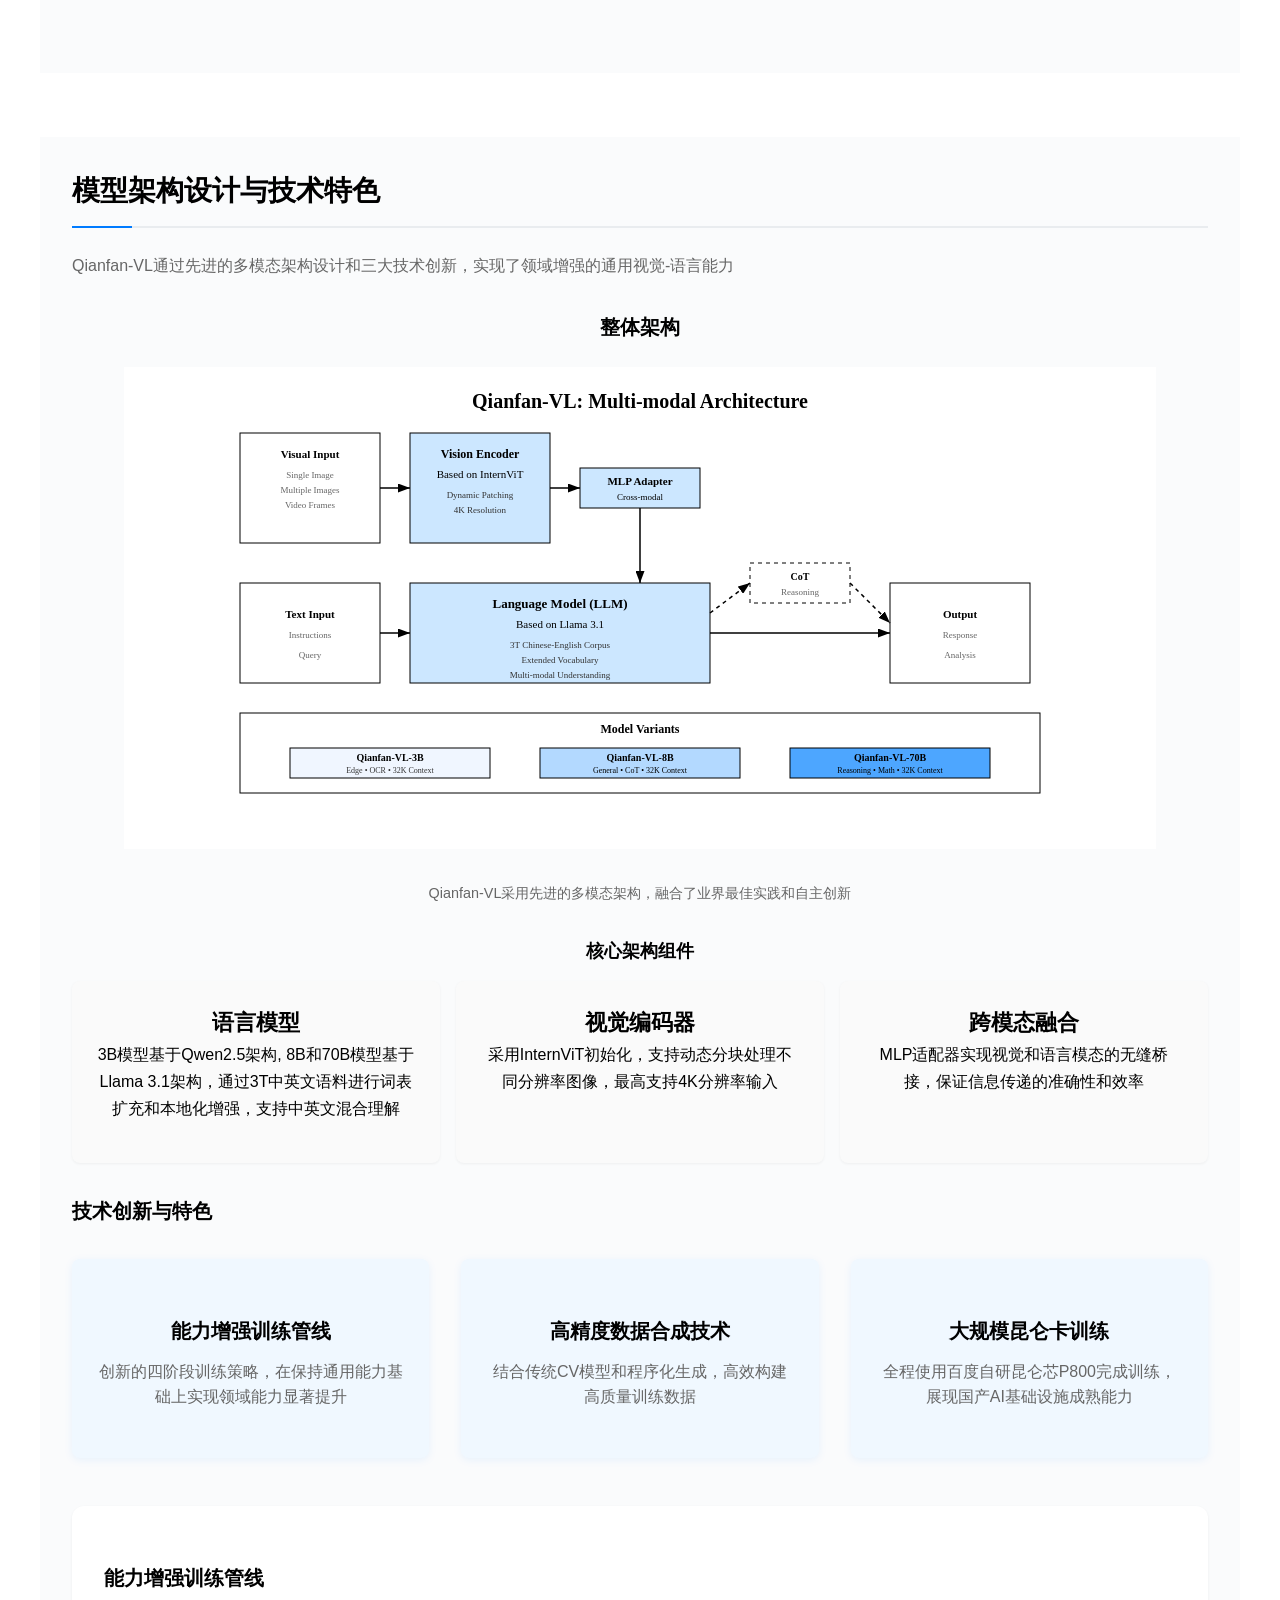
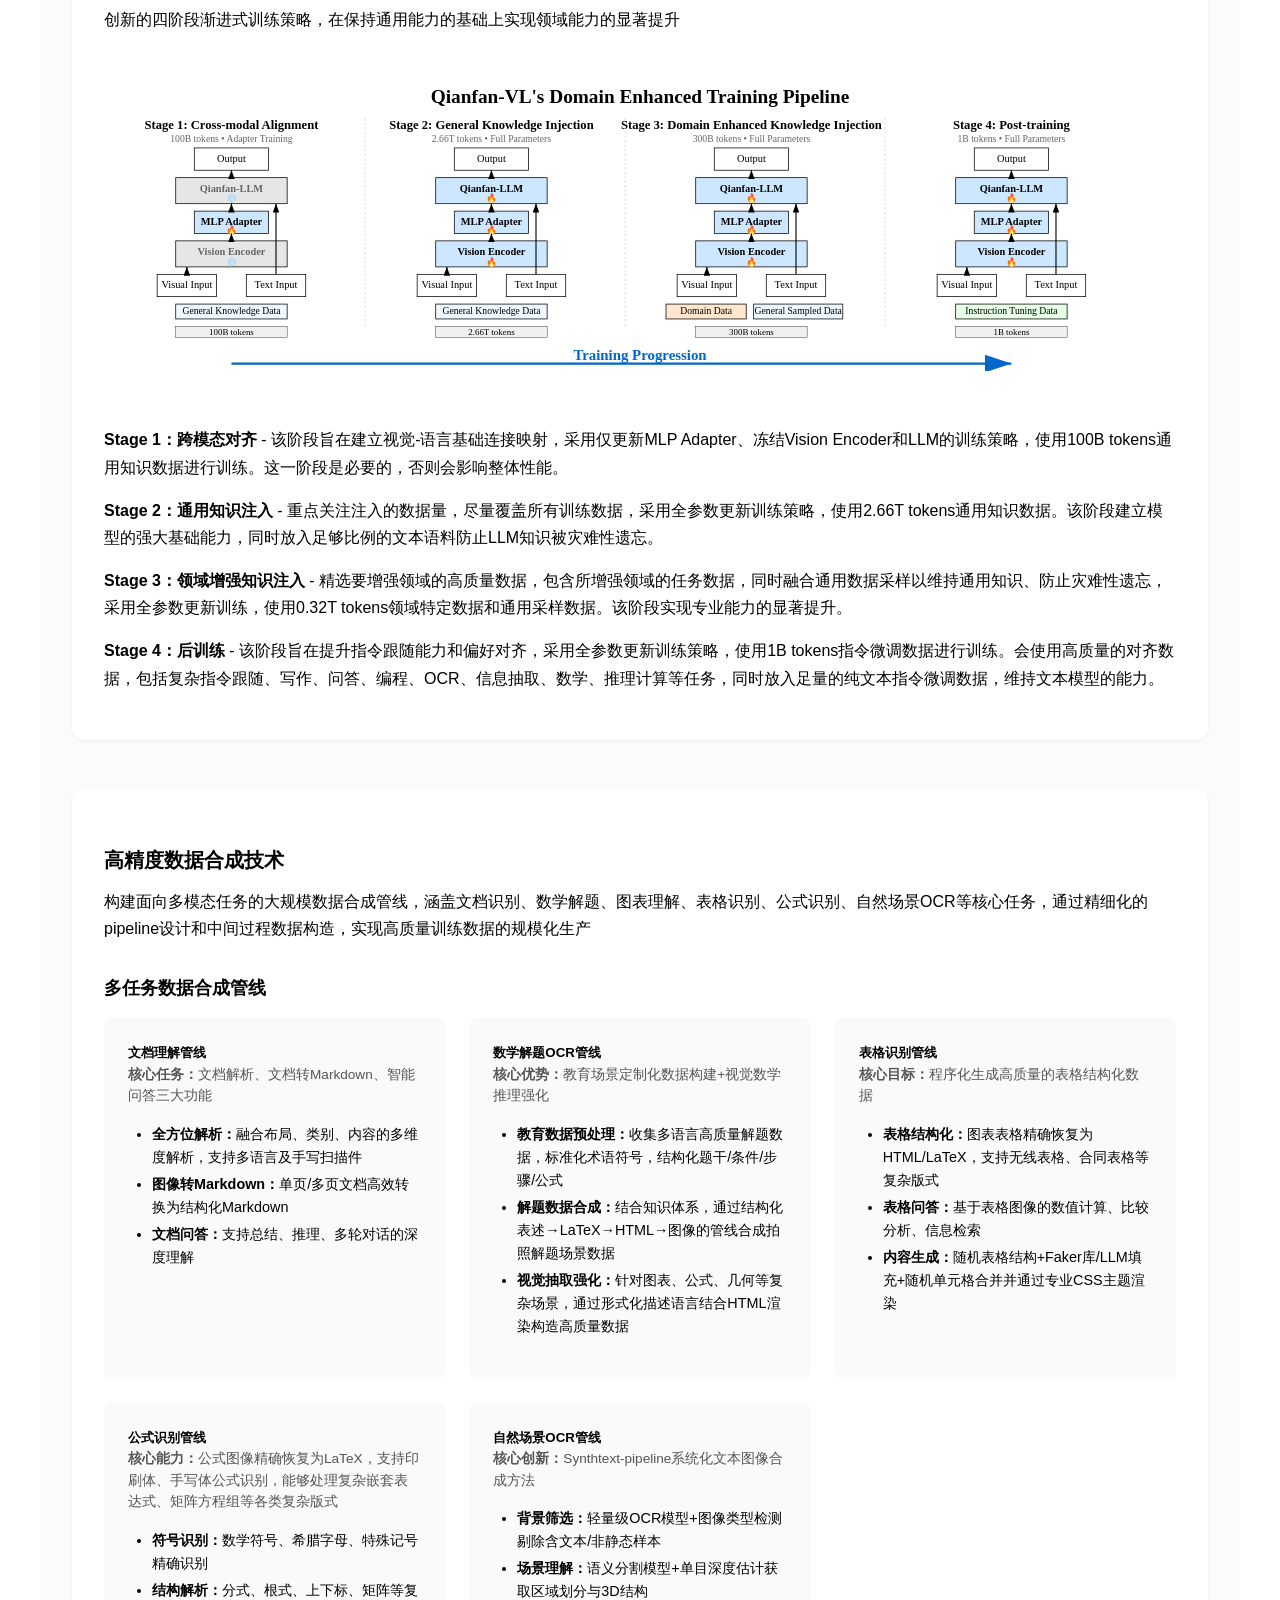
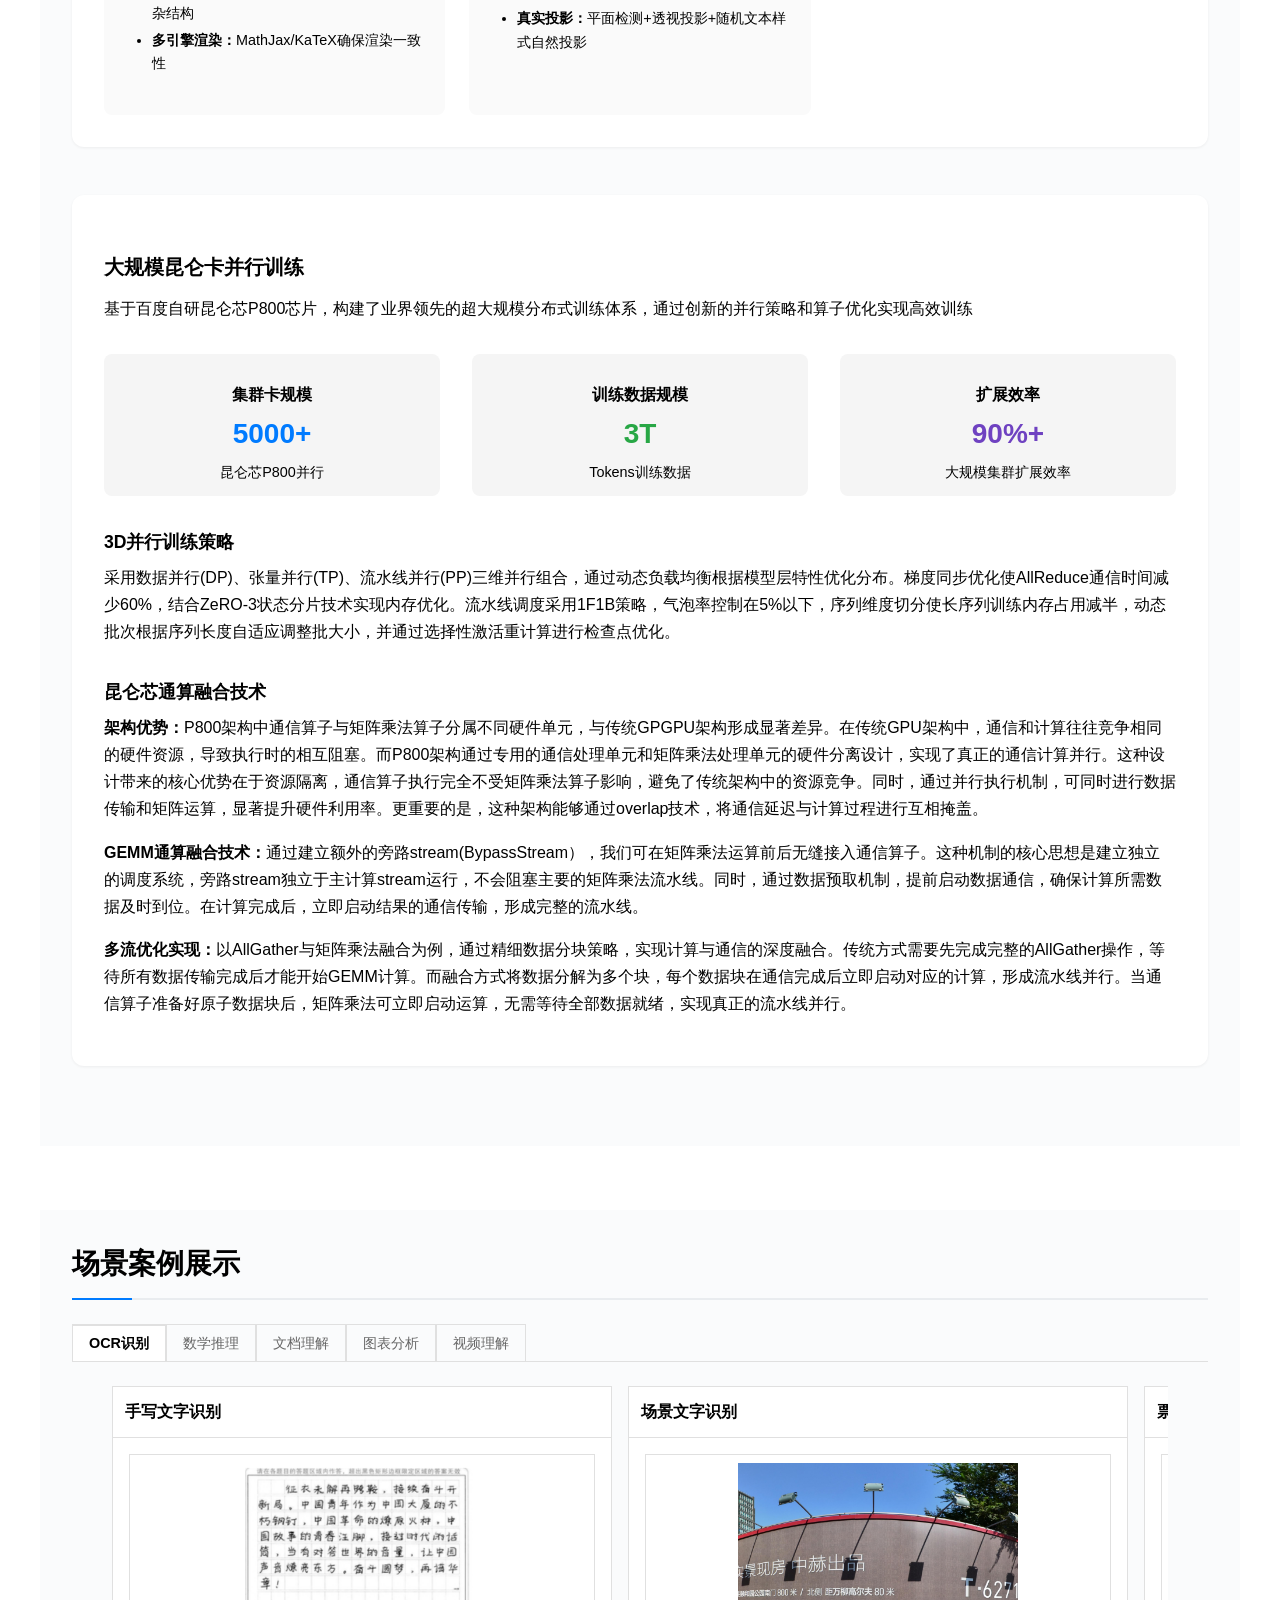
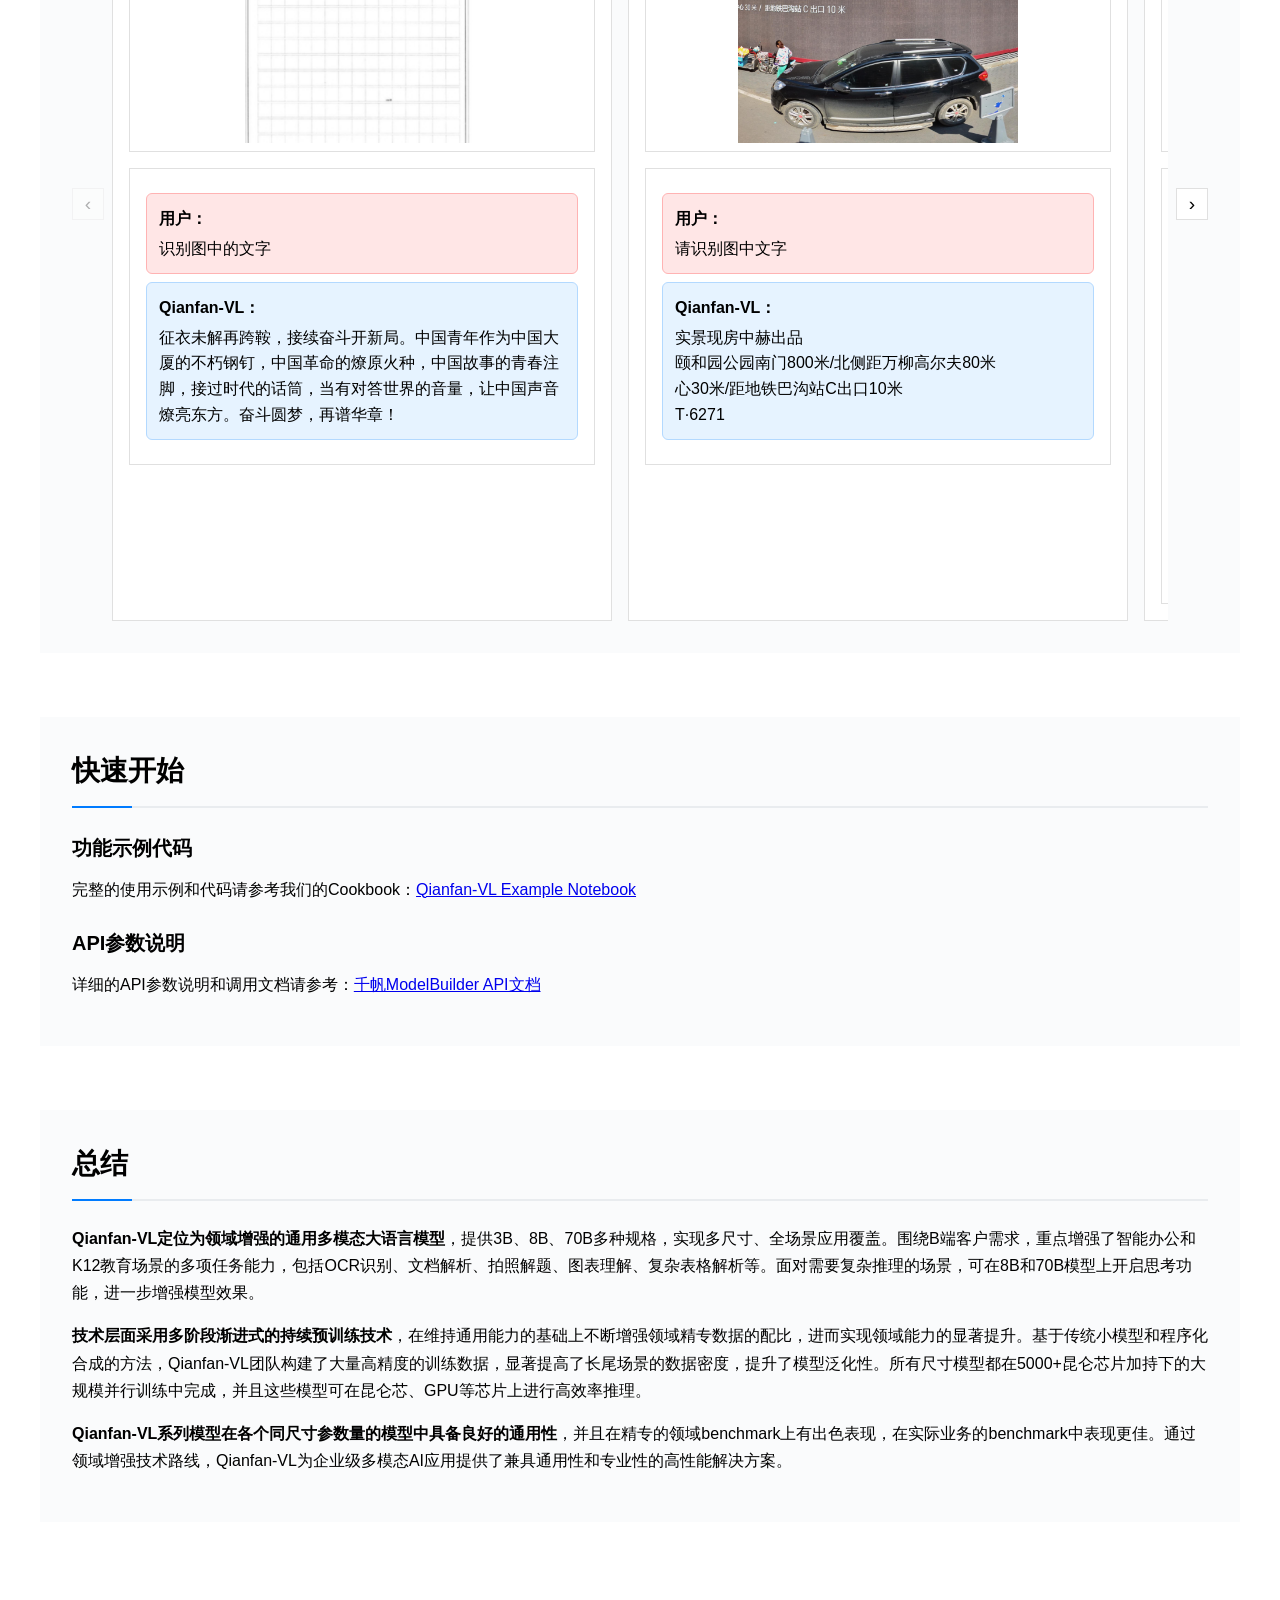
==== commit b8859d0f: "style: Adjust architecture component title sizes and hero subtitle layout - Reduce font size for Lan" ====
--- a/docs/index.html
+++ b/docs/index.html
@@ -786,15 +786,15 @@
                         <h4>核心架构组件</h4>
                         <div class="feature-grid">
                             <div class="feature-card">
-                                <h5 style="font-size: 2rem;">语言模型</h5>
+                                <h5 style="font-size: 1.4rem;">语言模型</h5>
                                 <p>3B模型基于Qwen2.5架构, 8B和70B模型基于Llama 3.1架构，通过3T中英文语料进行词表扩充和本地化增强，支持中英文混合理解</p>
                             </div>
                             <div class="feature-card">
-                                <h5 style="font-size: 2rem;">视觉编码器</h5>
+                                <h5 style="font-size: 1.4rem;">视觉编码器</h5>
                                 <p>采用InternViT初始化，支持动态分块处理不同分辨率图像，最高支持4K分辨率输入</p>
                             </div>
                             <div class="feature-card">
-                                <h5 style="font-size: 2rem;">跨模态融合</h5>
+                                <h5 style="font-size: 1.4rem;">跨模态融合</h5>
                                 <p>MLP适配器实现视觉和语言模态的无缝桥接，保证信息传递的准确性和效率</p>
                             </div>
                         </div>
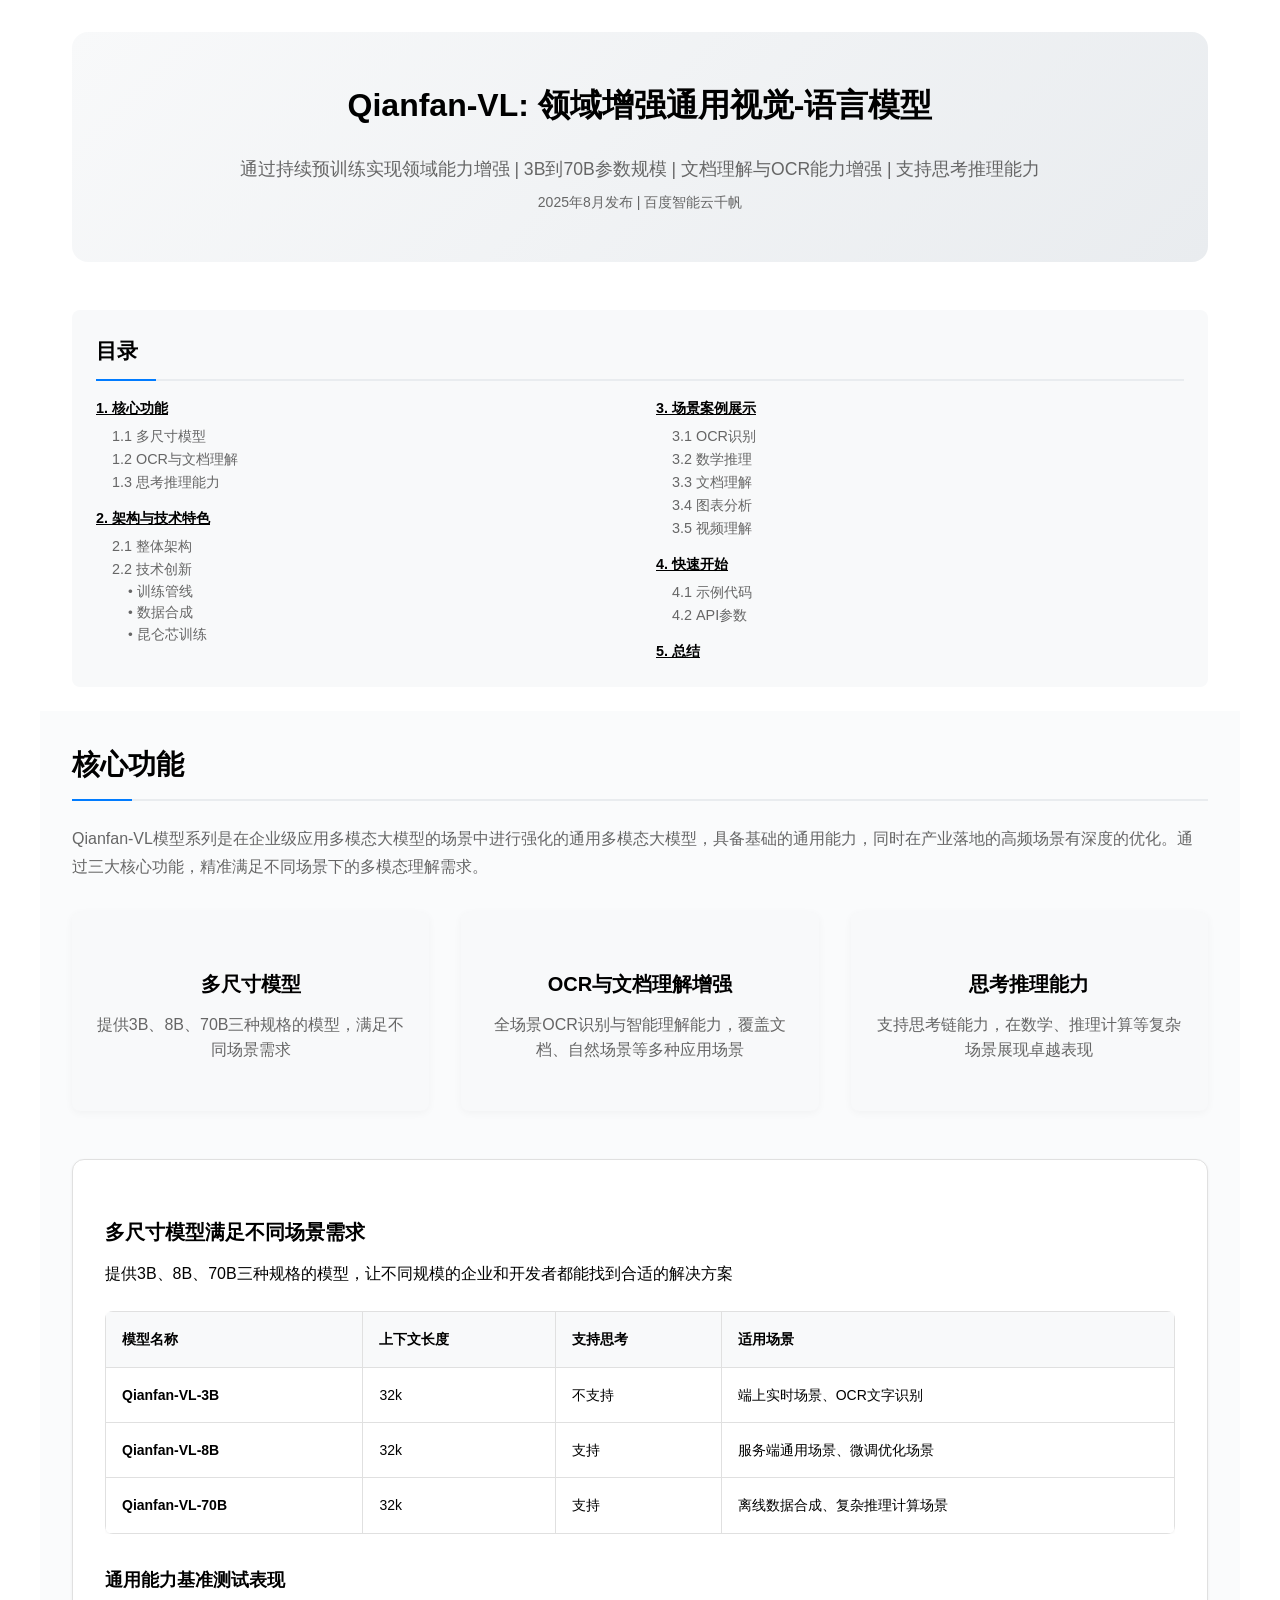
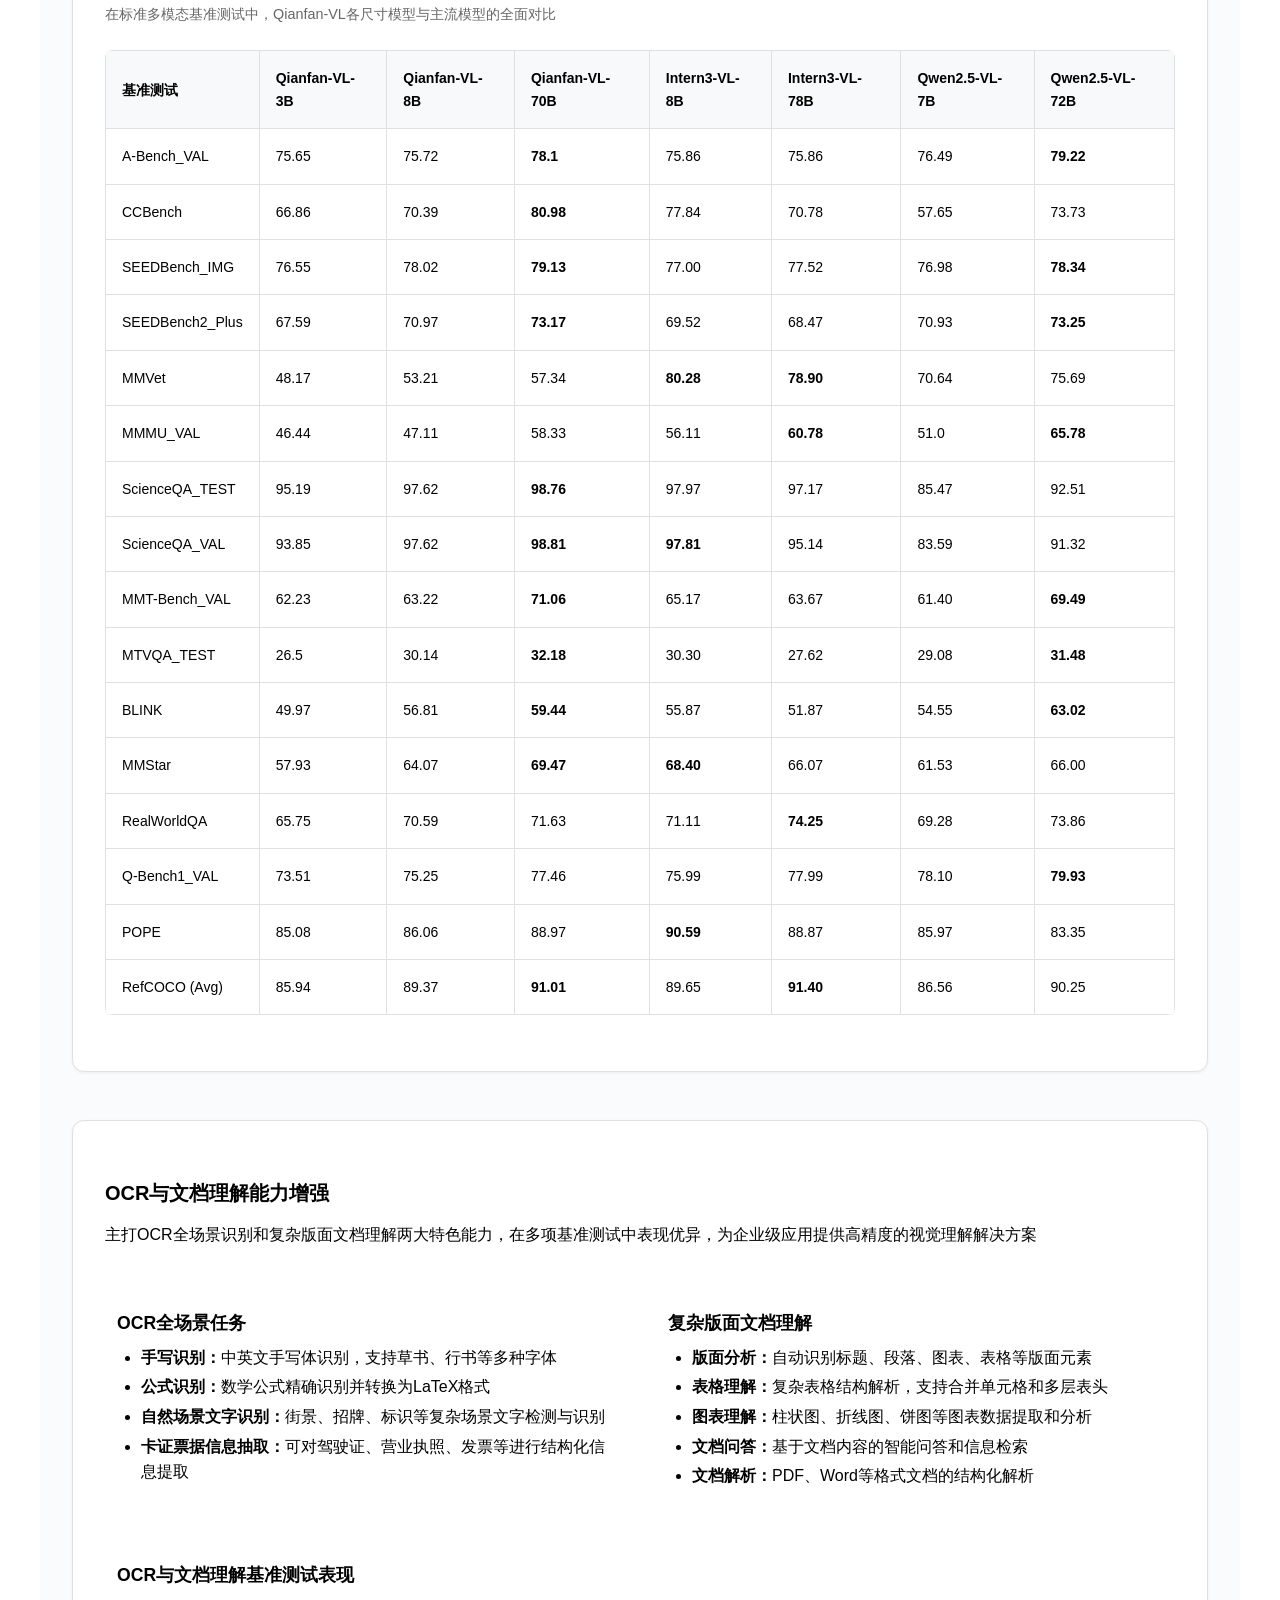
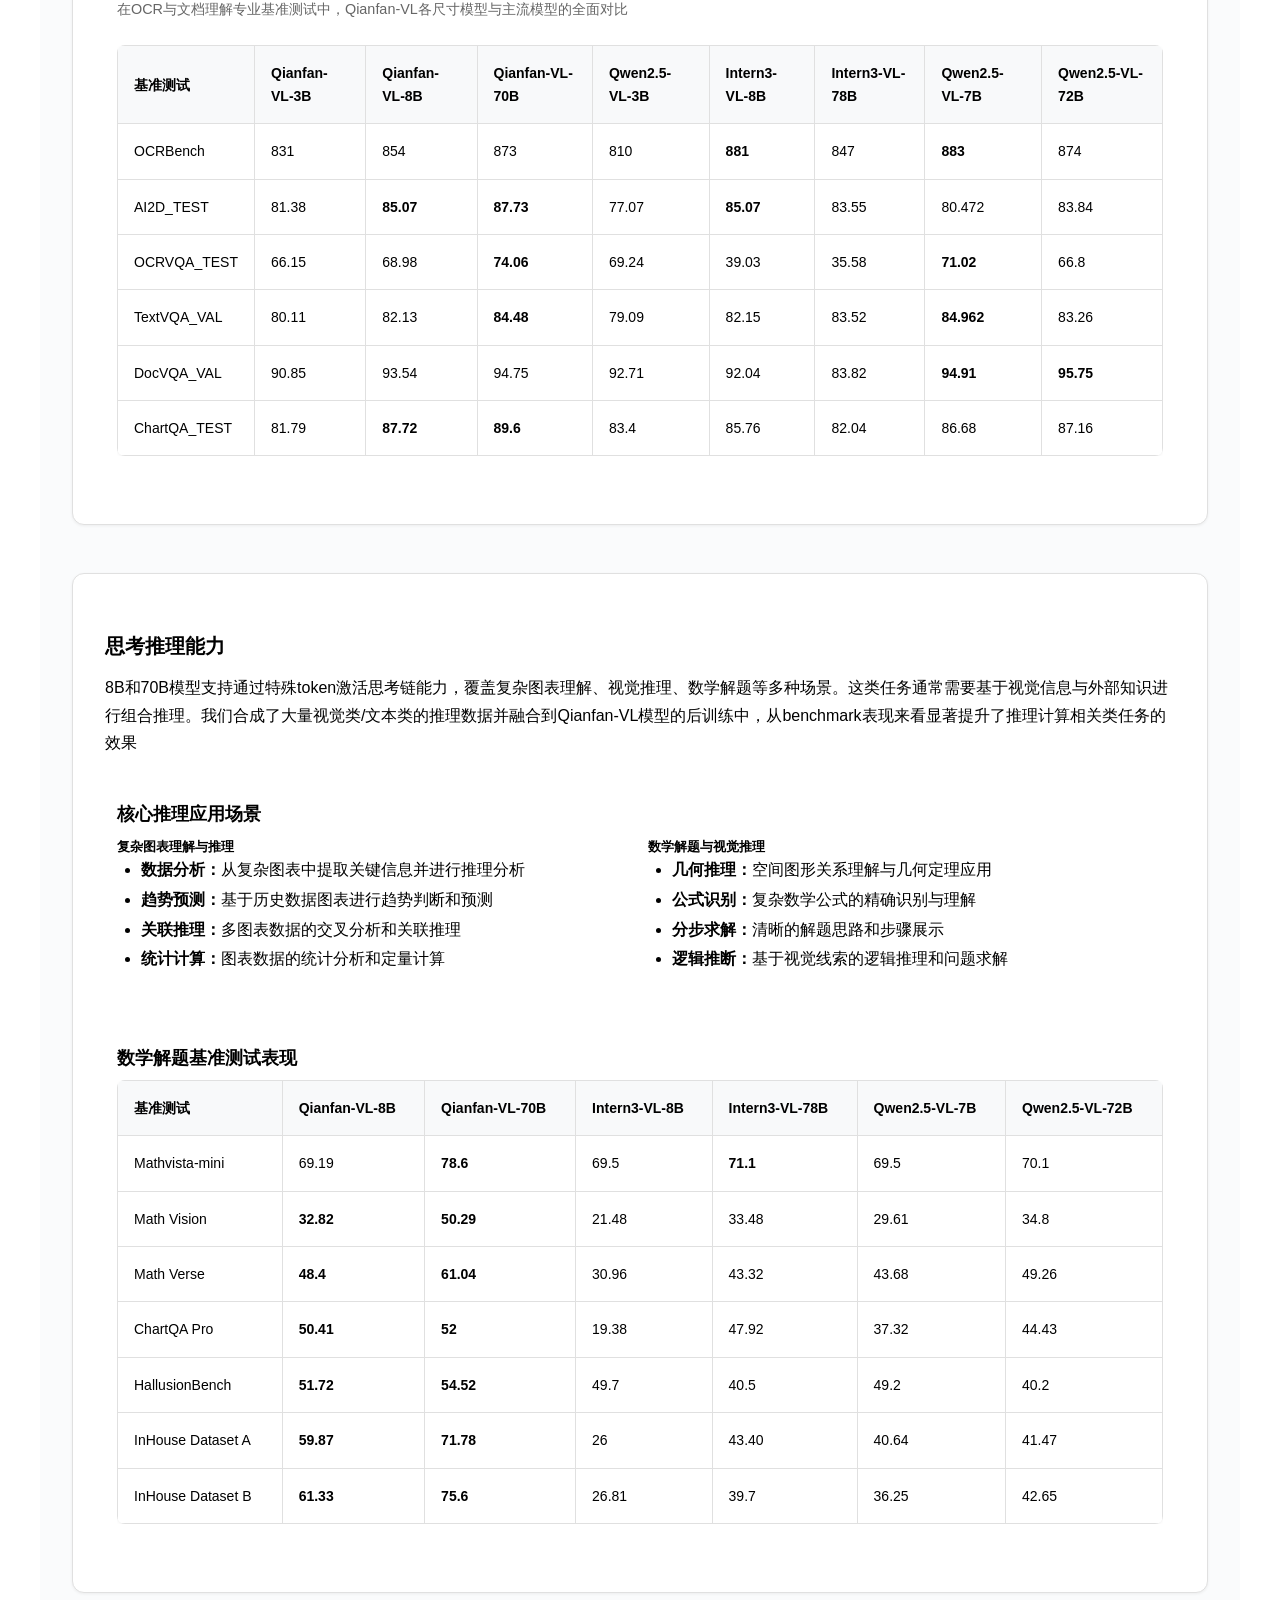
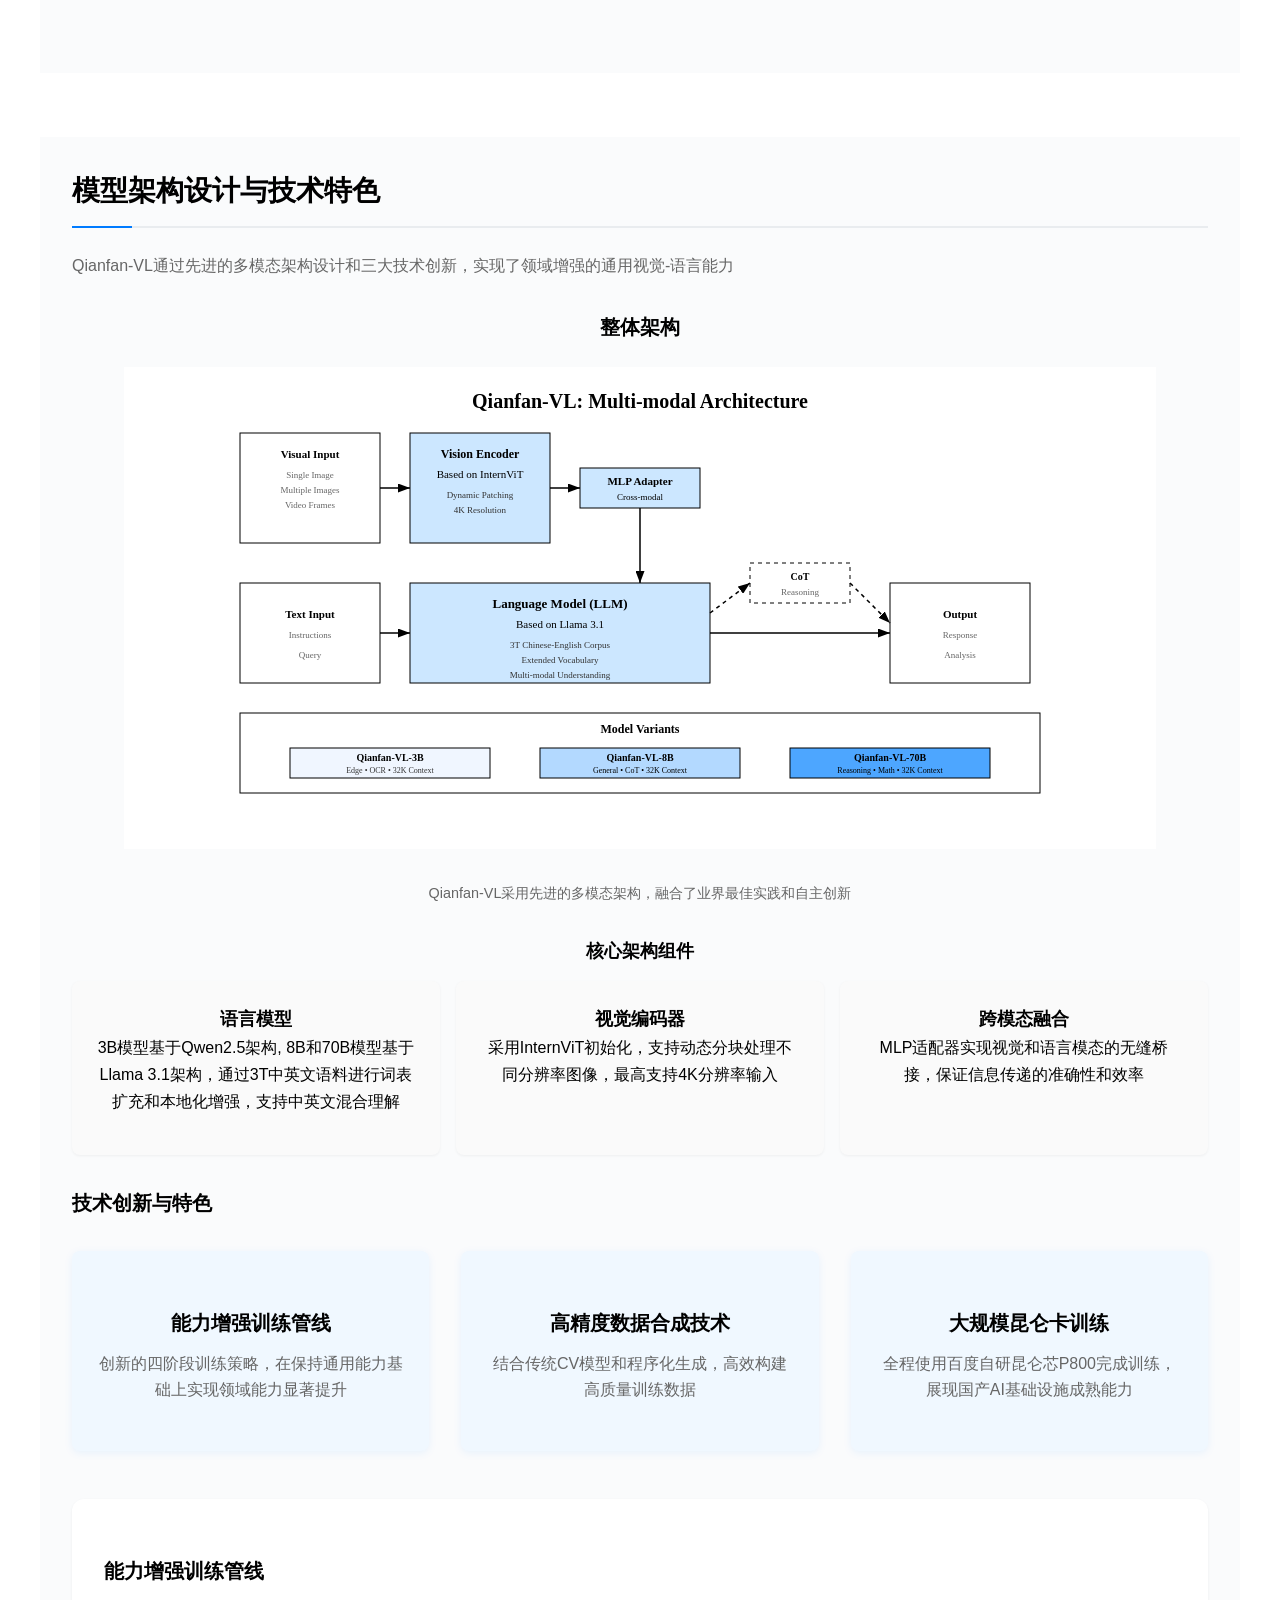
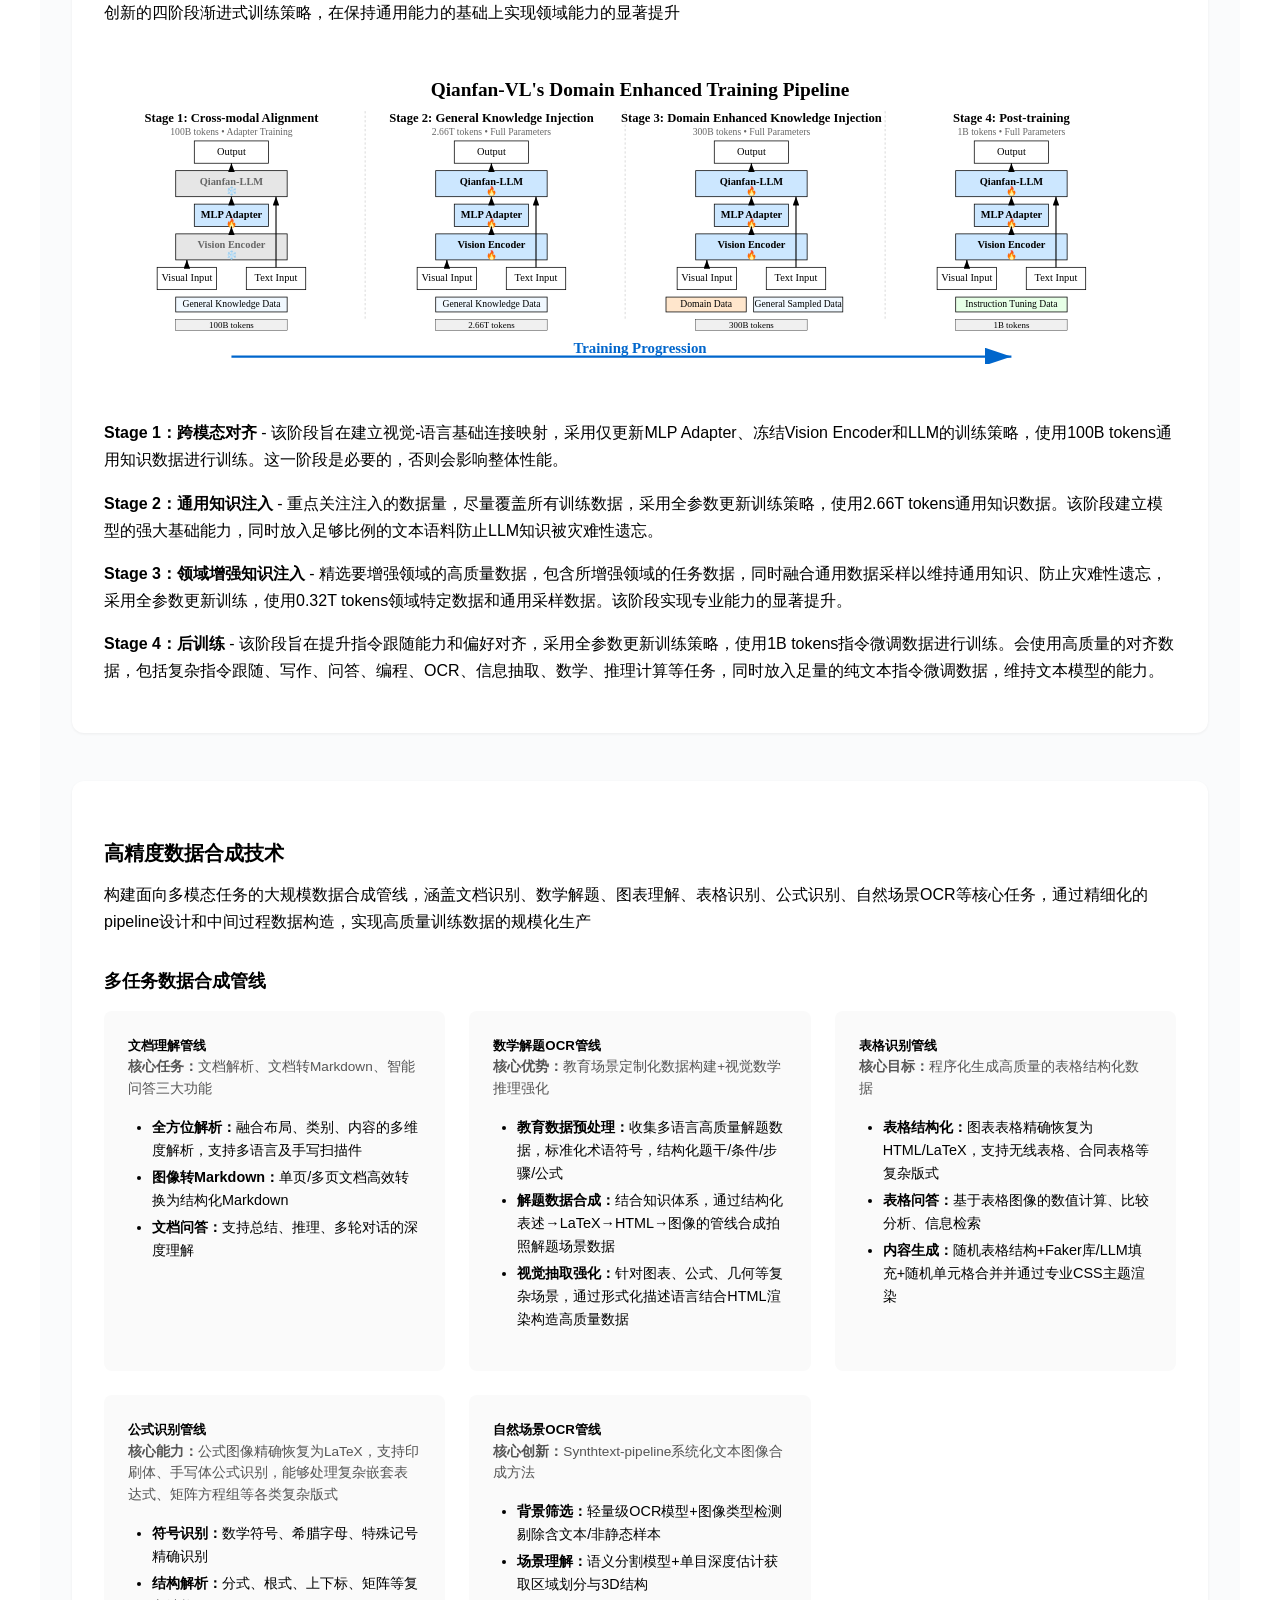
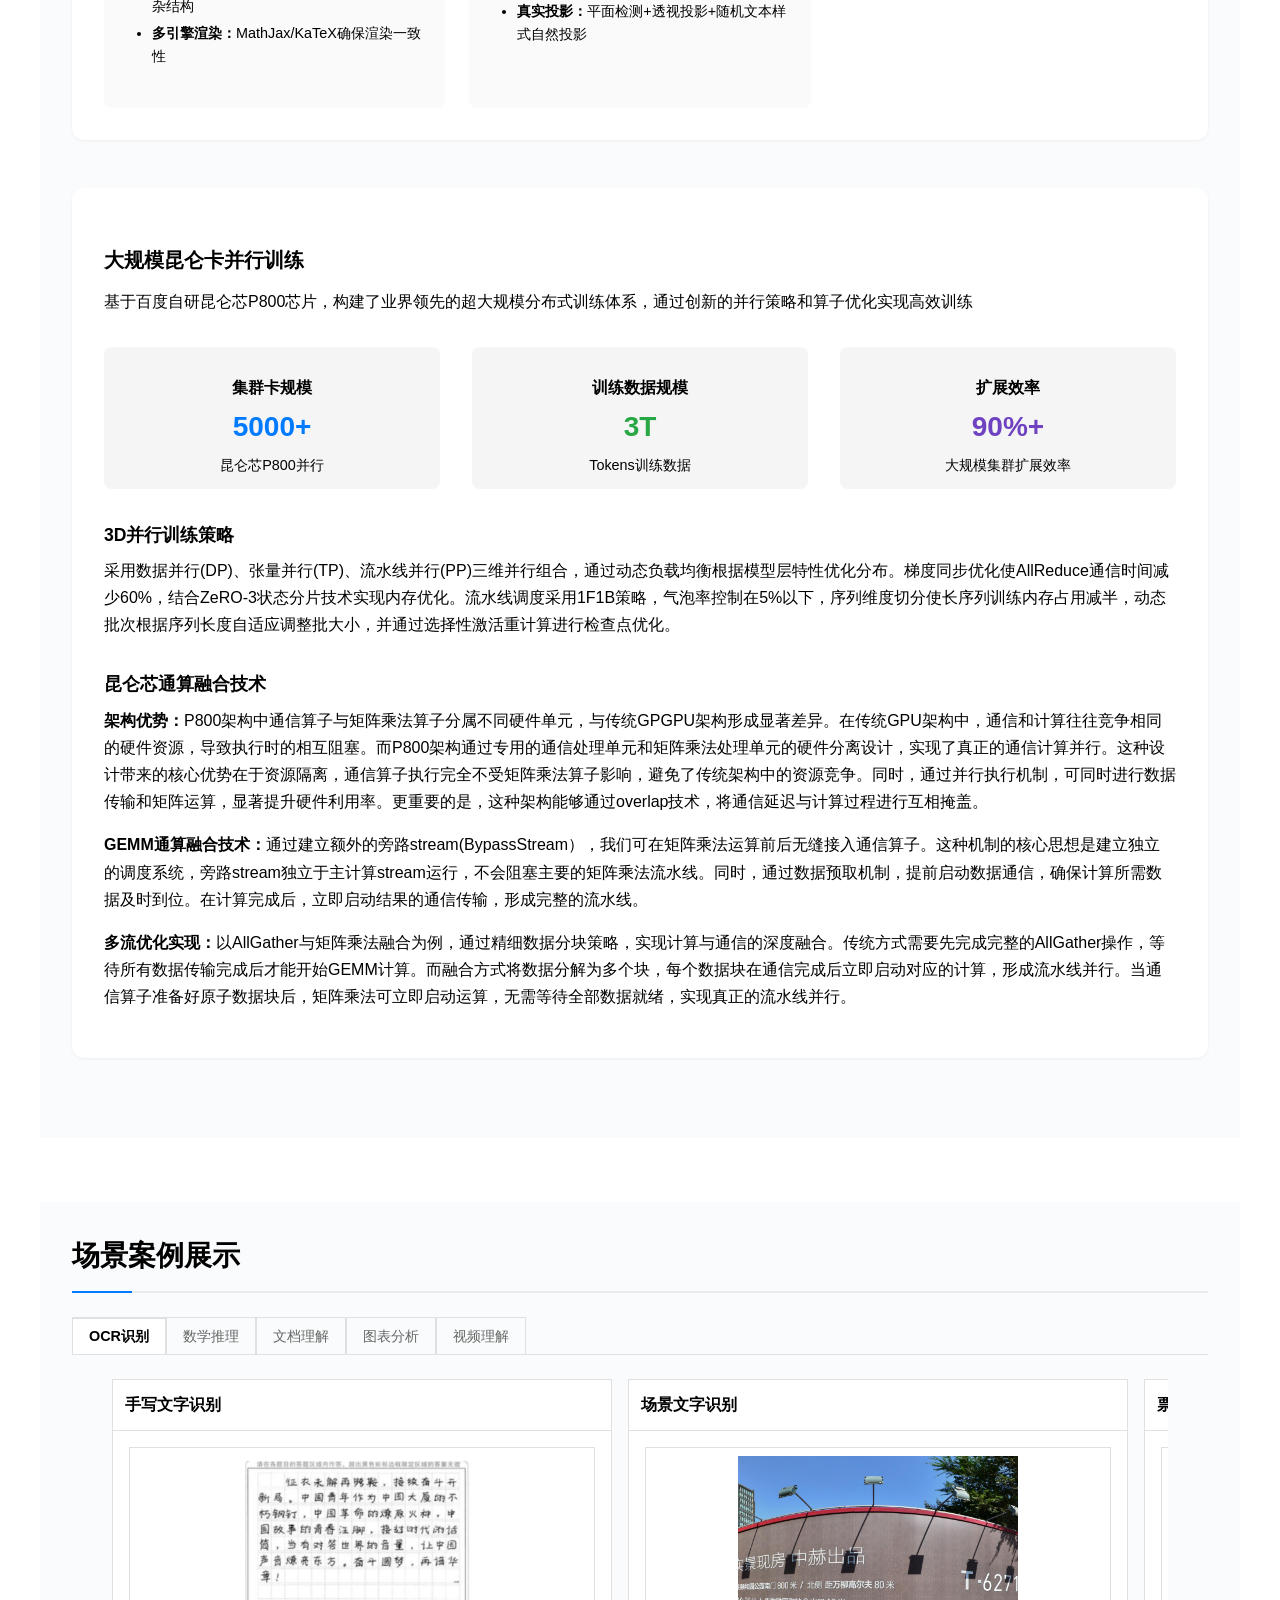
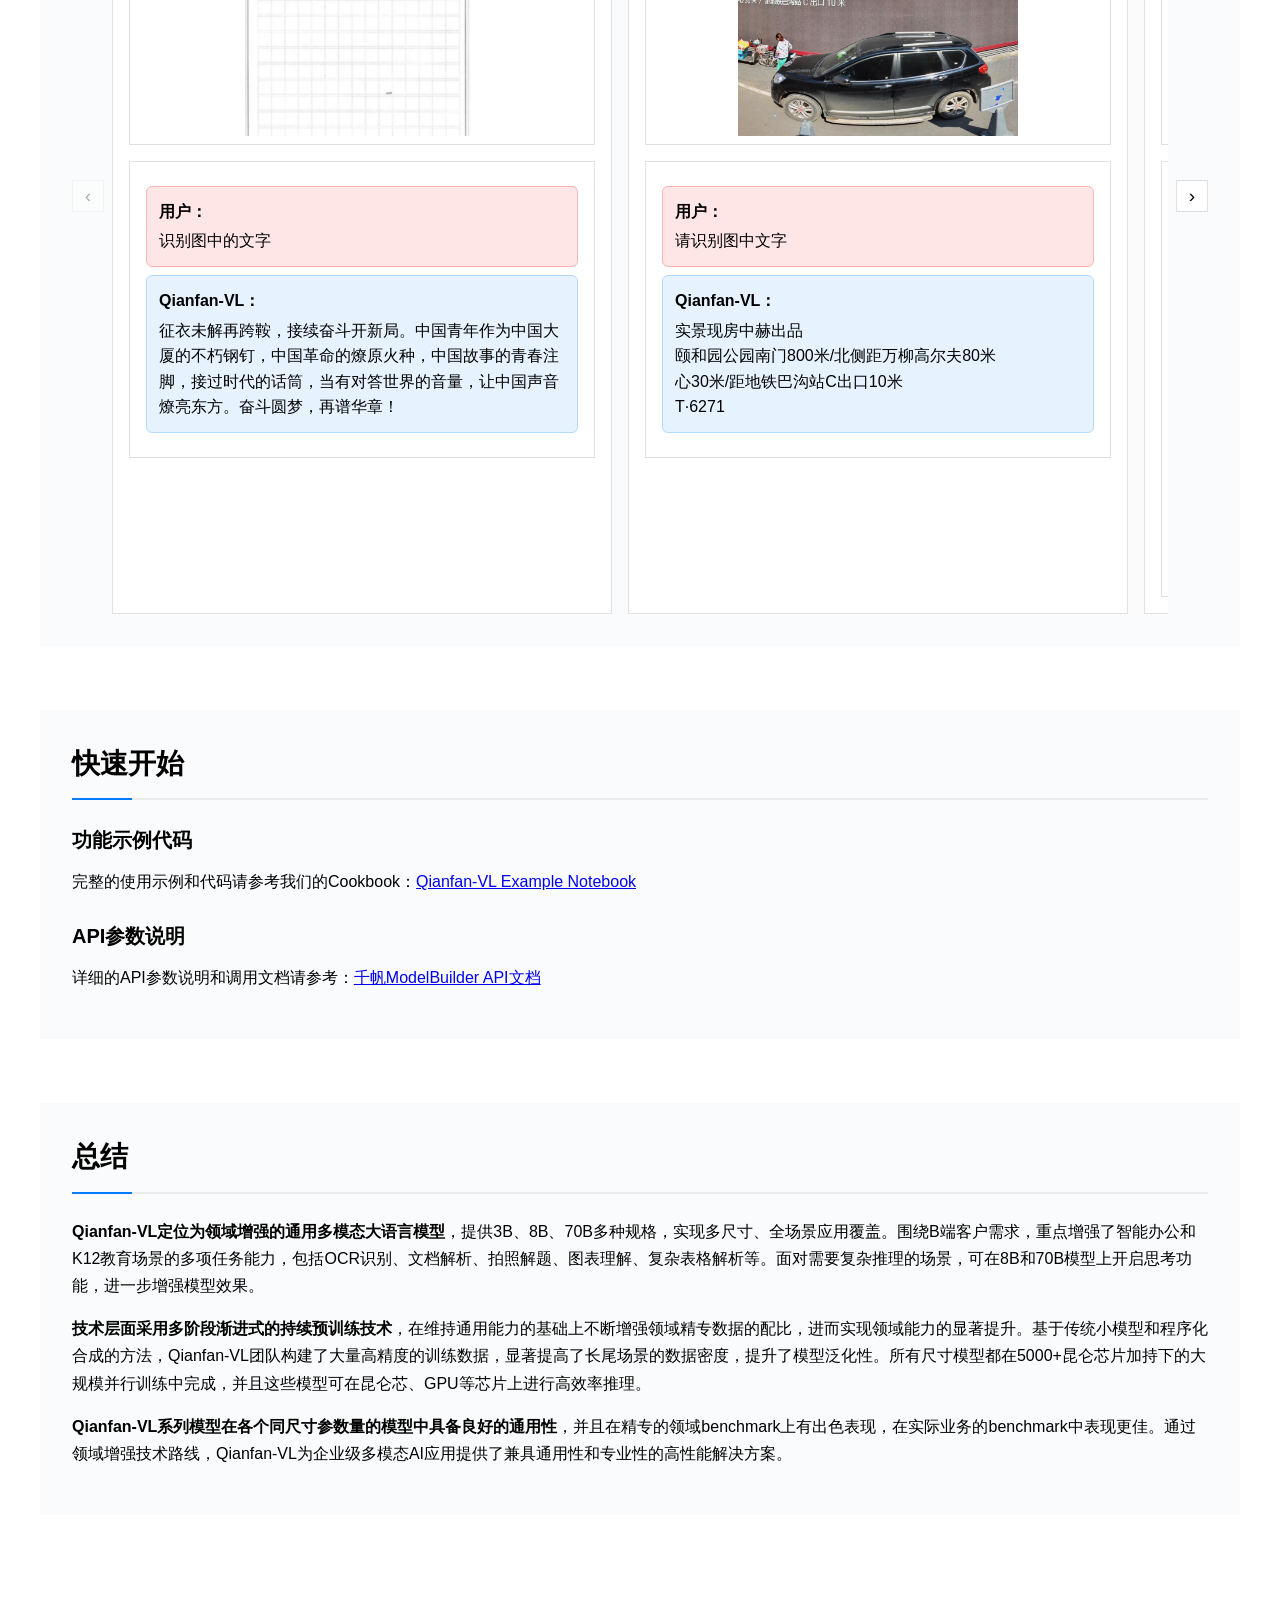
==== commit 89745340: "style: Further reduce architecture component title sizes - Reduce font size from 1.4rem to 1.12rem (" ====
--- a/docs/index.html
+++ b/docs/index.html
@@ -786,15 +786,15 @@
                         <h4>核心架构组件</h4>
                         <div class="feature-grid">
                             <div class="feature-card">
-                                <h5 style="font-size: 1.4rem;">语言模型</h5>
+                                <h5 style="font-size: 1.12rem;">语言模型</h5>
                                 <p>3B模型基于Qwen2.5架构, 8B和70B模型基于Llama 3.1架构，通过3T中英文语料进行词表扩充和本地化增强，支持中英文混合理解</p>
                             </div>
                             <div class="feature-card">
-                                <h5 style="font-size: 1.4rem;">视觉编码器</h5>
+                                <h5 style="font-size: 1.12rem;">视觉编码器</h5>
                                 <p>采用InternViT初始化，支持动态分块处理不同分辨率图像，最高支持4K分辨率输入</p>
                             </div>
                             <div class="feature-card">
-                                <h5 style="font-size: 1.4rem;">跨模态融合</h5>
+                                <h5 style="font-size: 1.12rem;">跨模态融合</h5>
                                 <p>MLP适配器实现视觉和语言模态的无缝桥接，保证信息传递的准确性和效率</p>
                             </div>
                         </div>
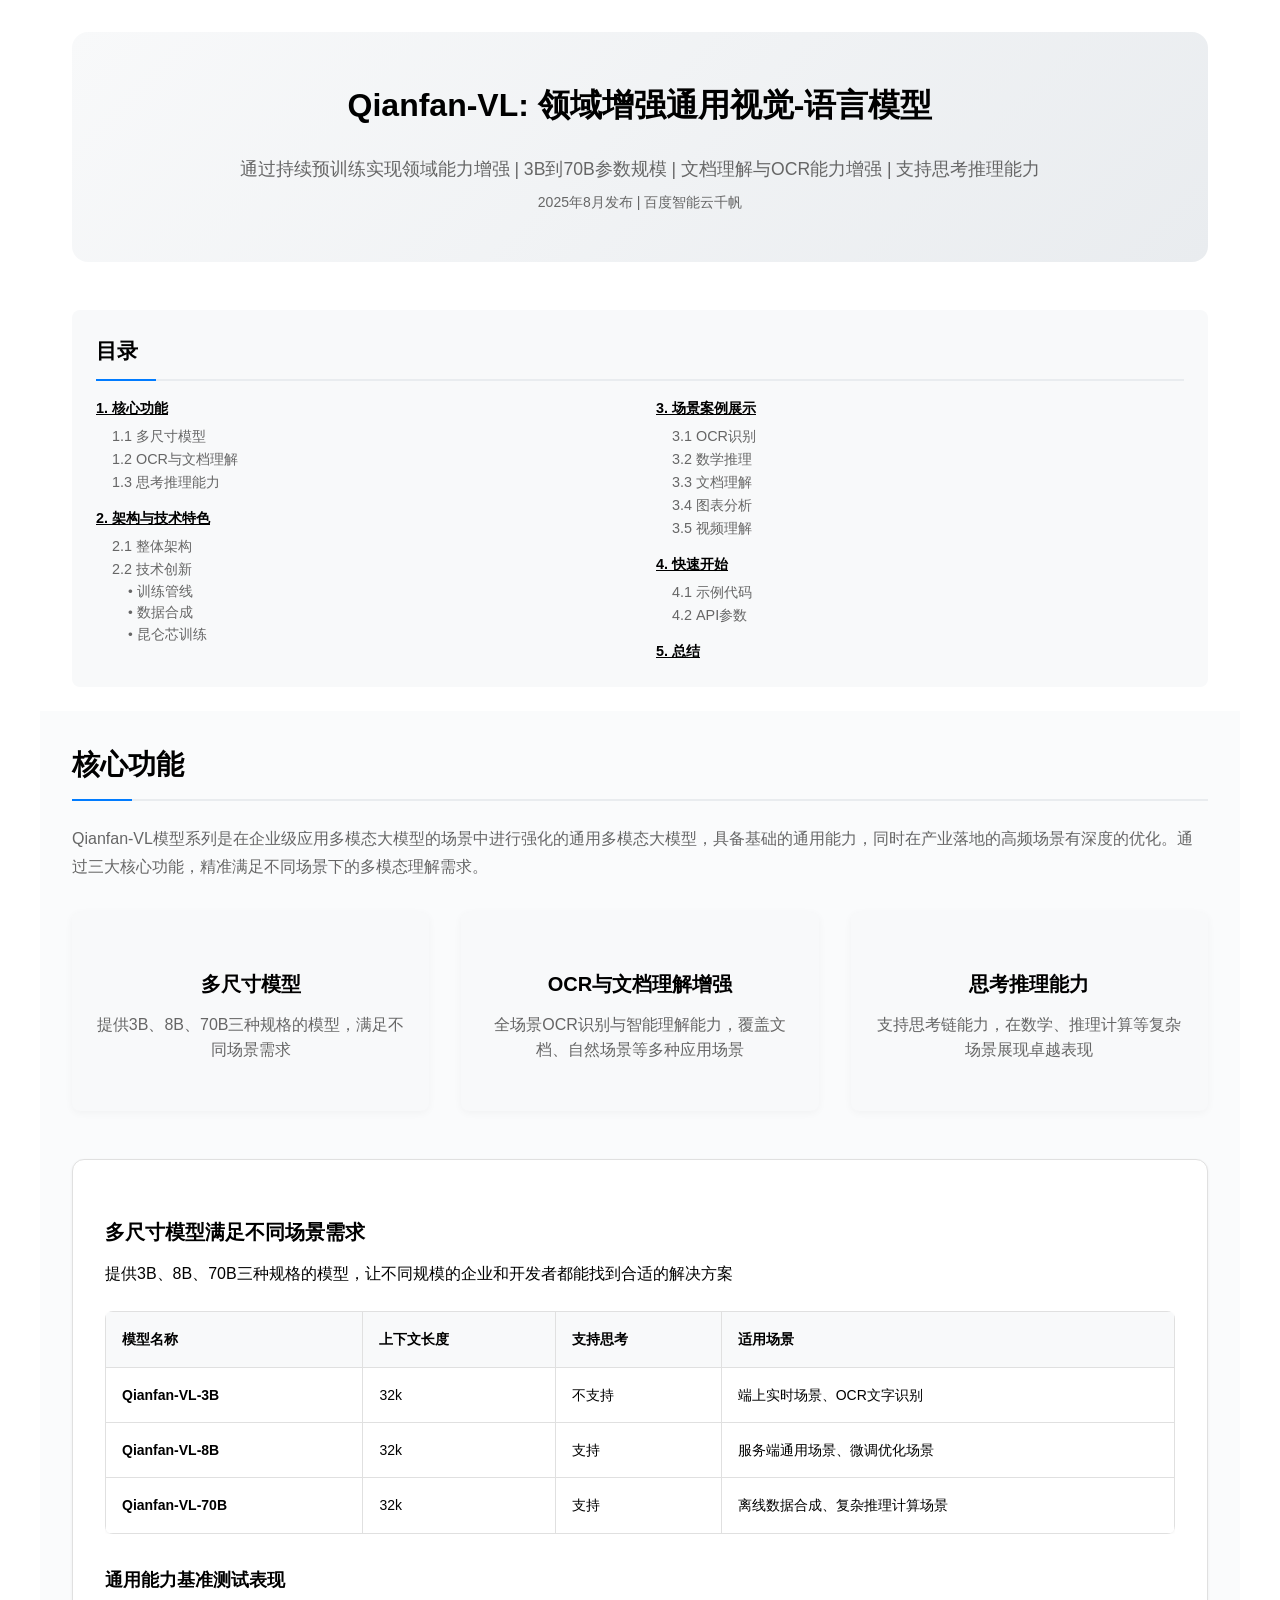
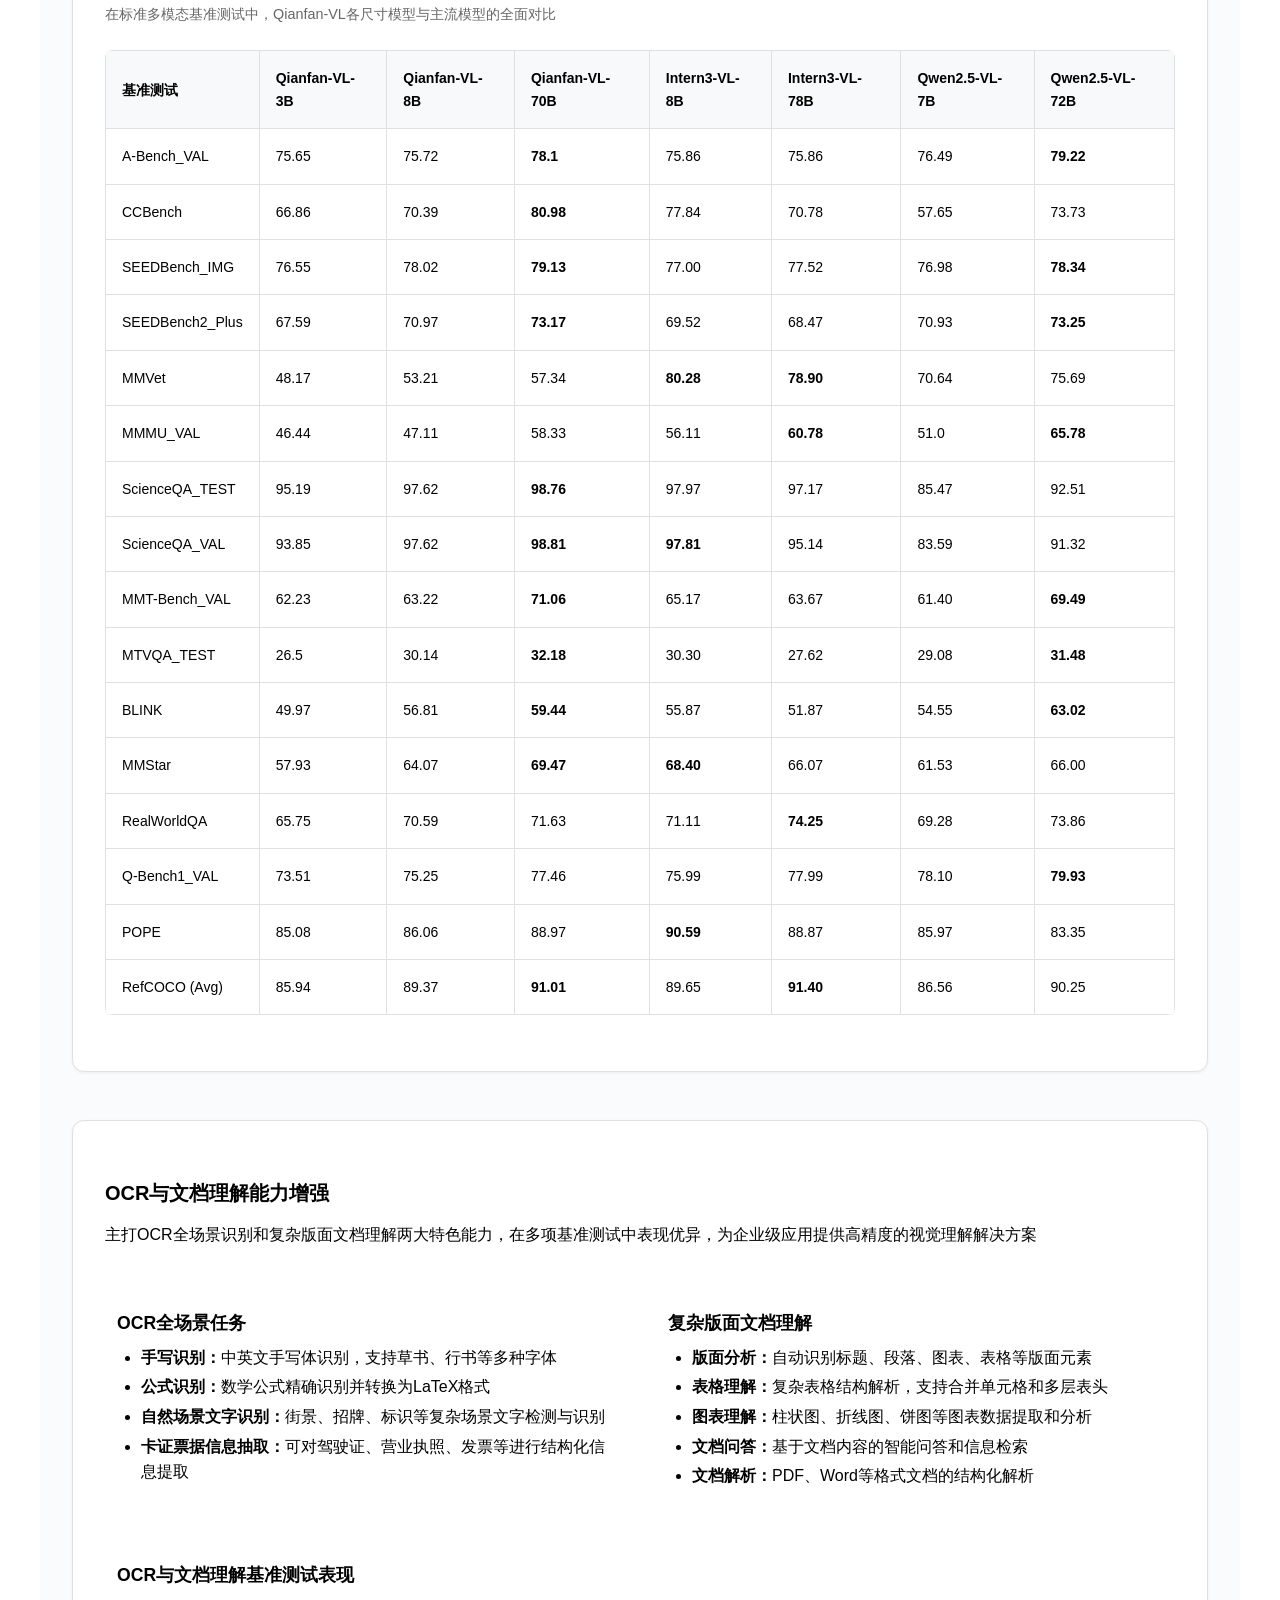
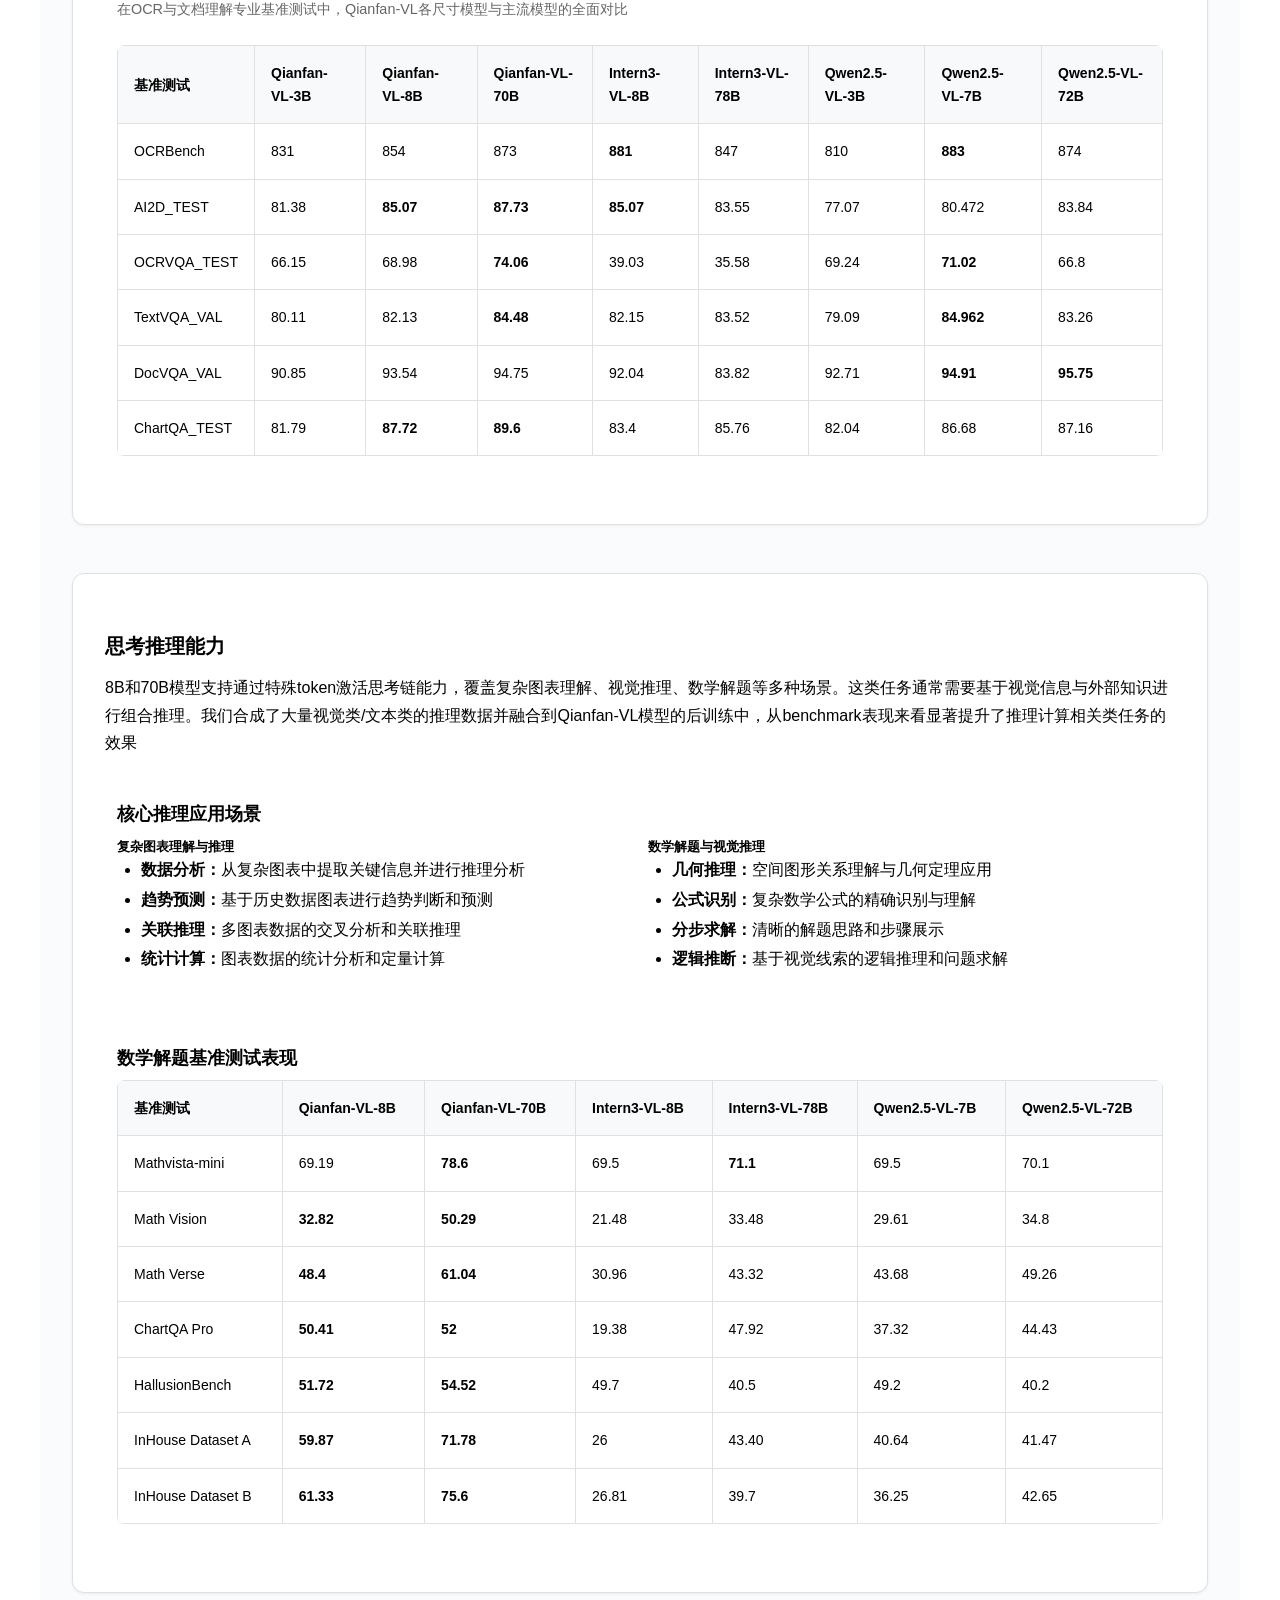
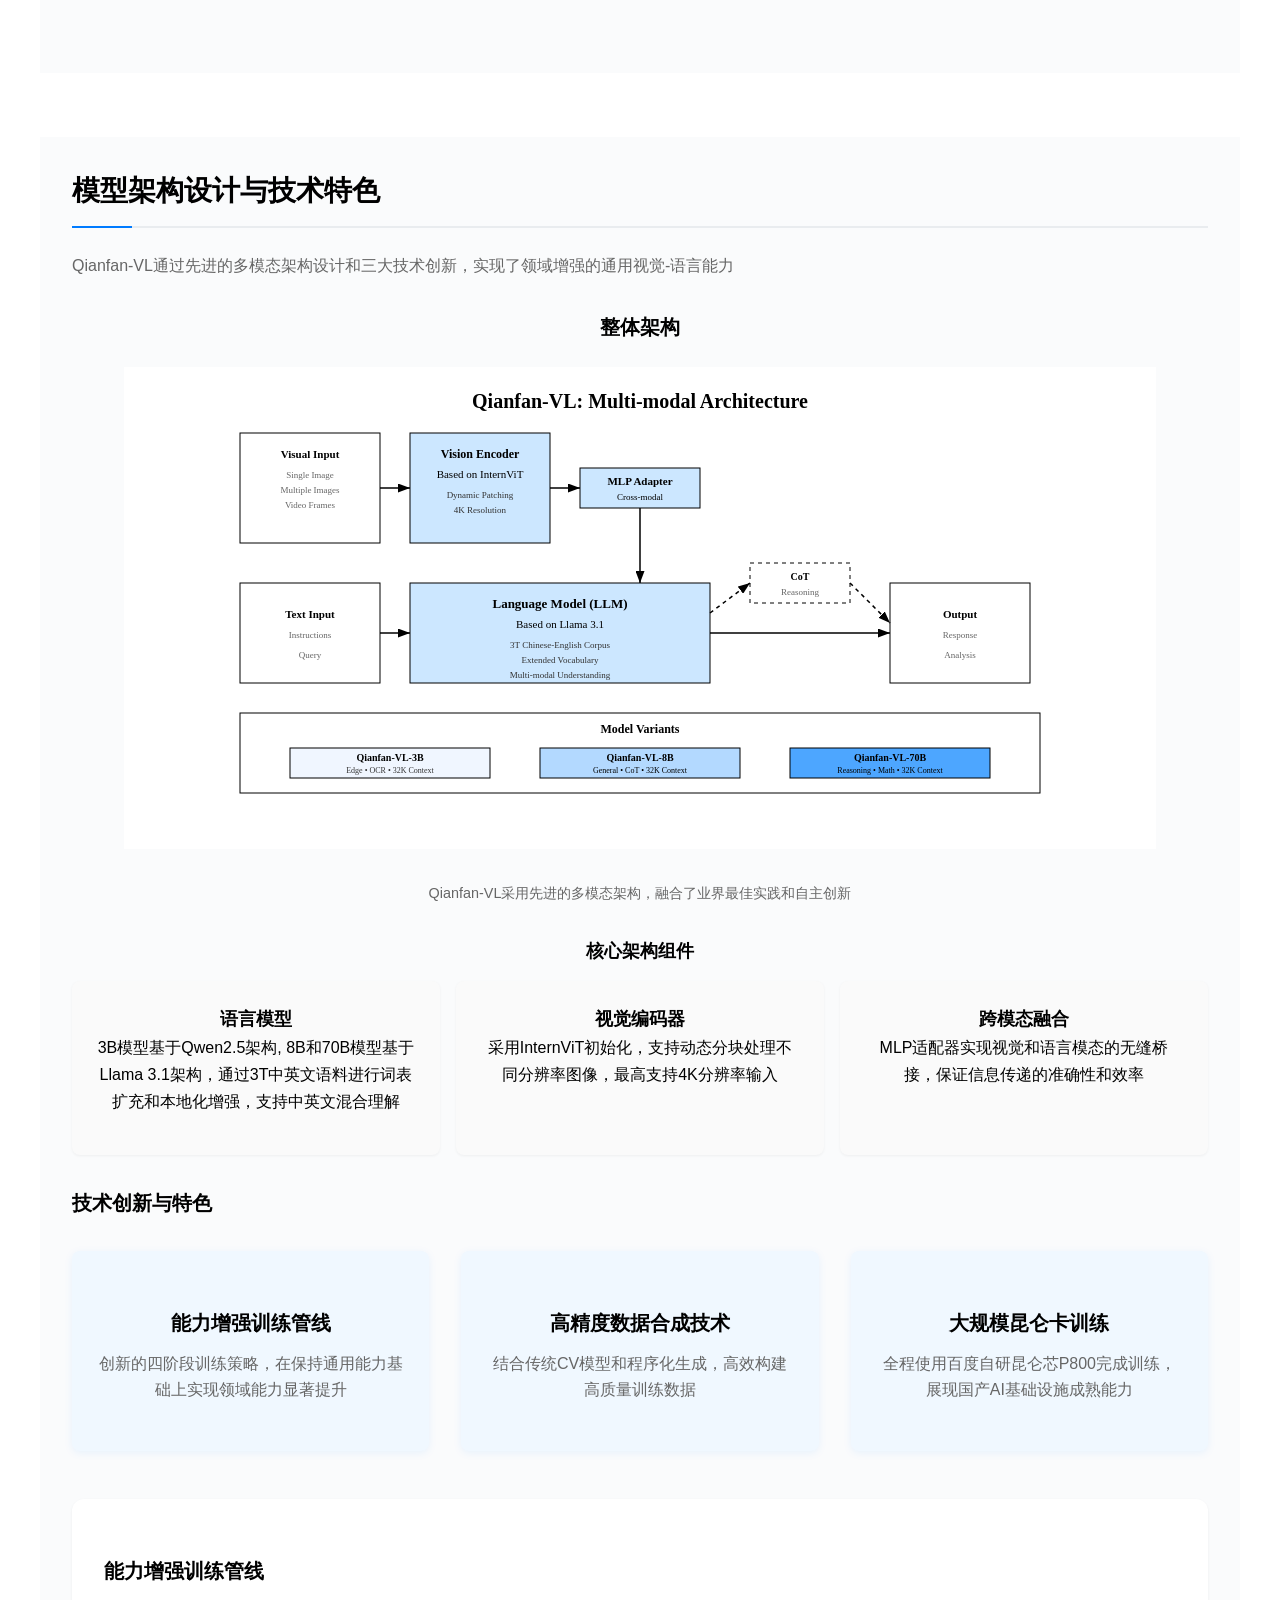
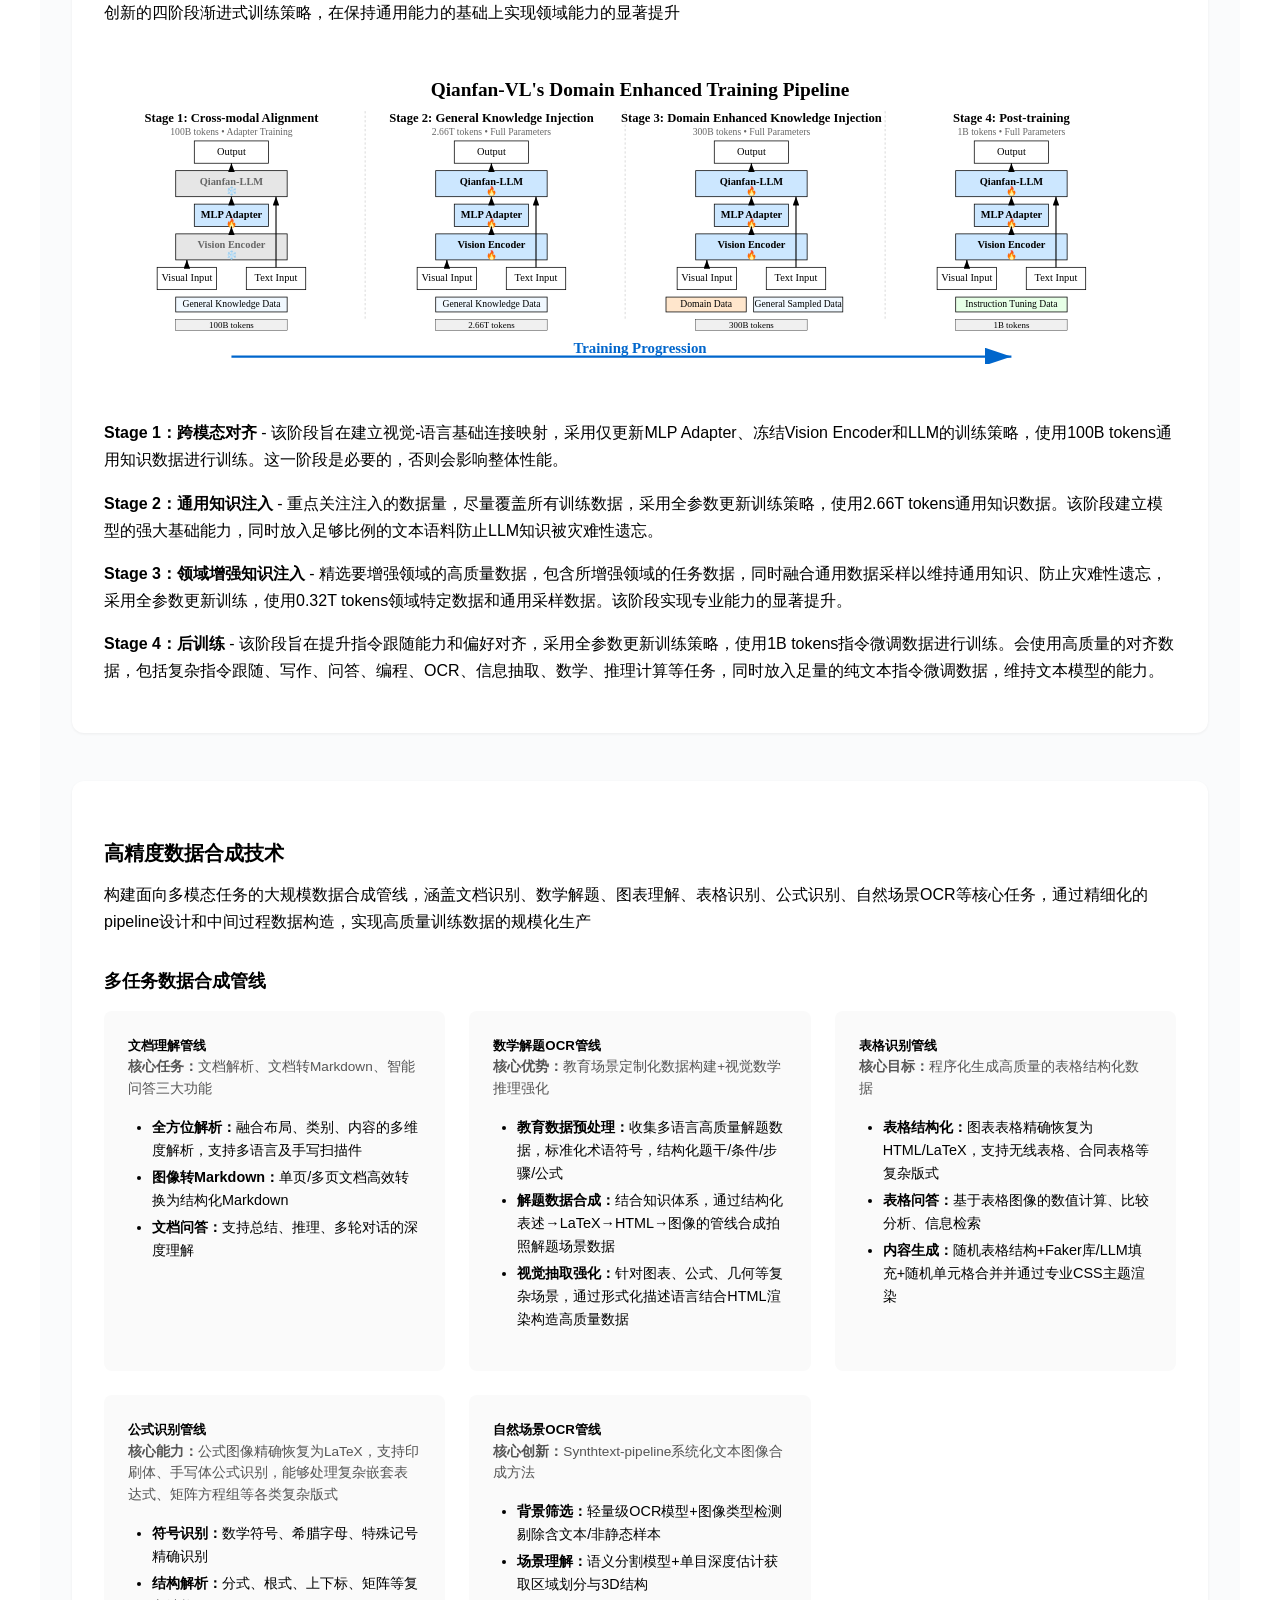
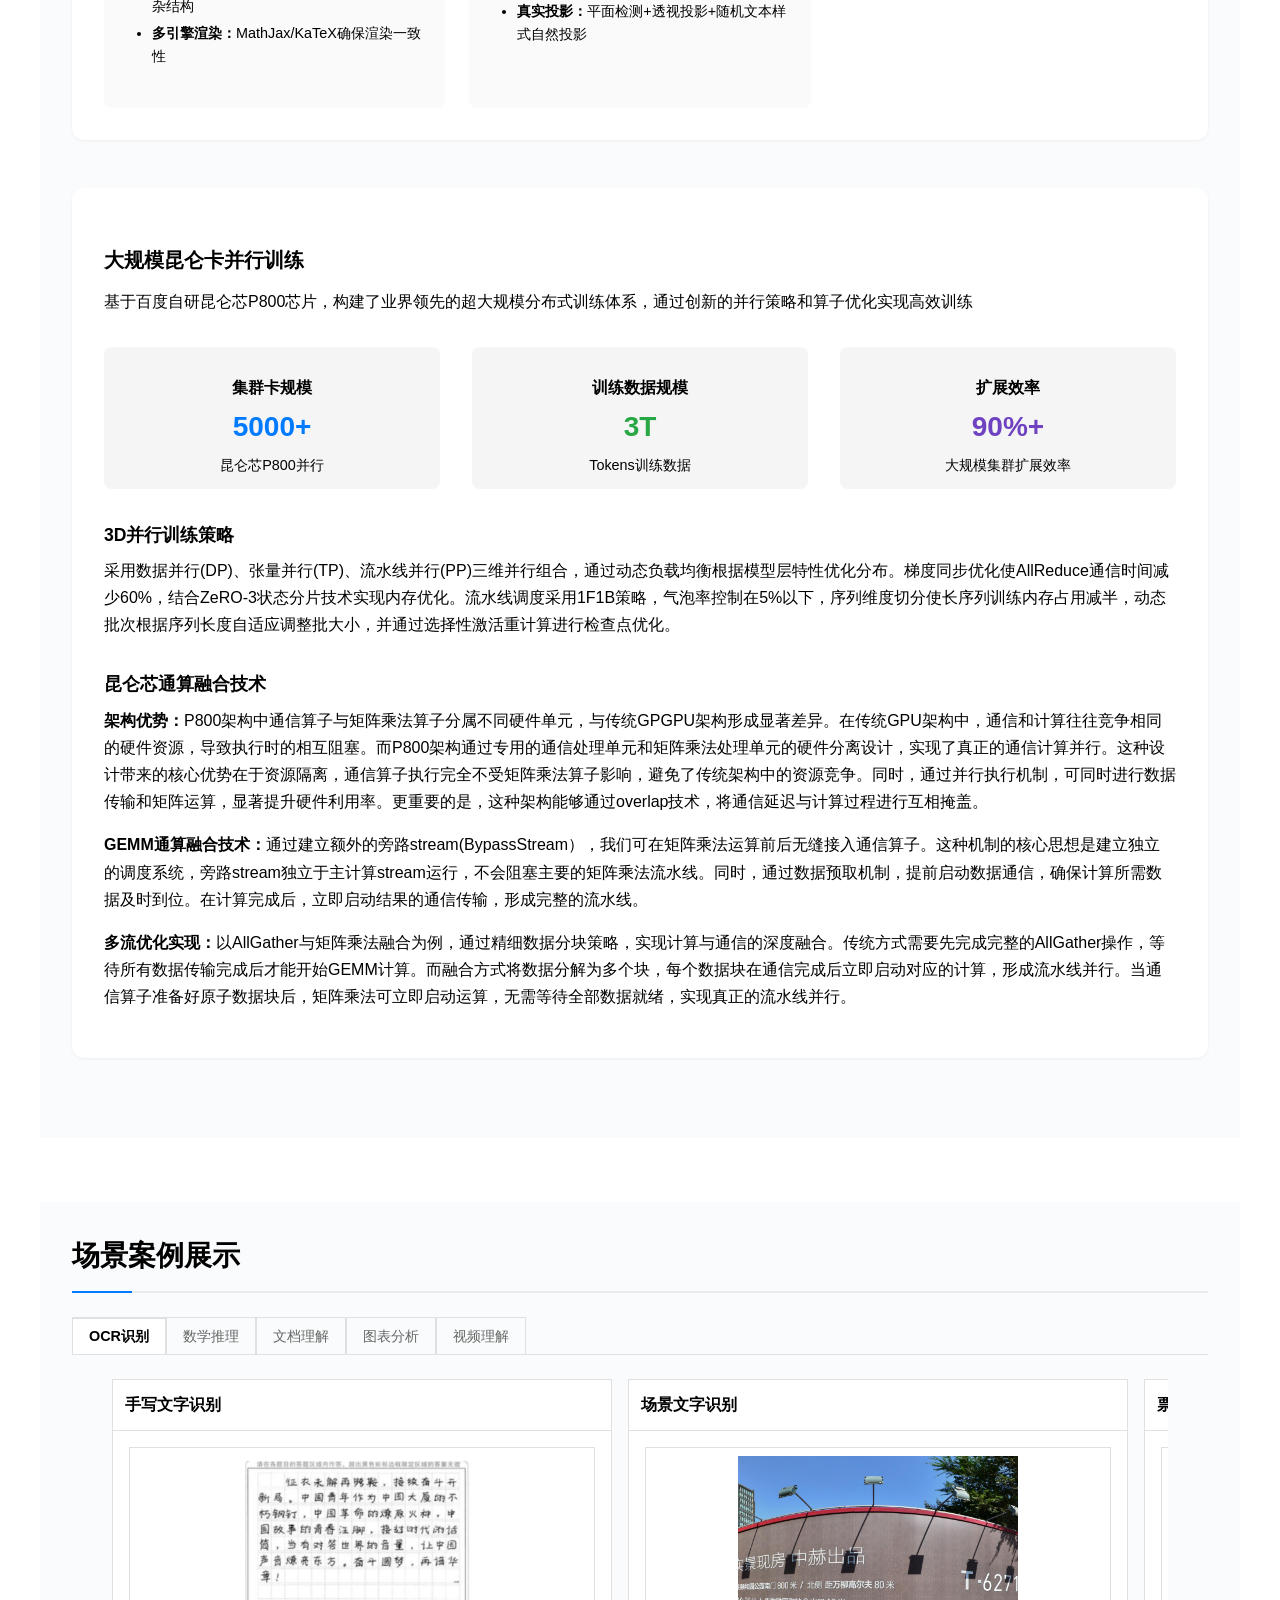
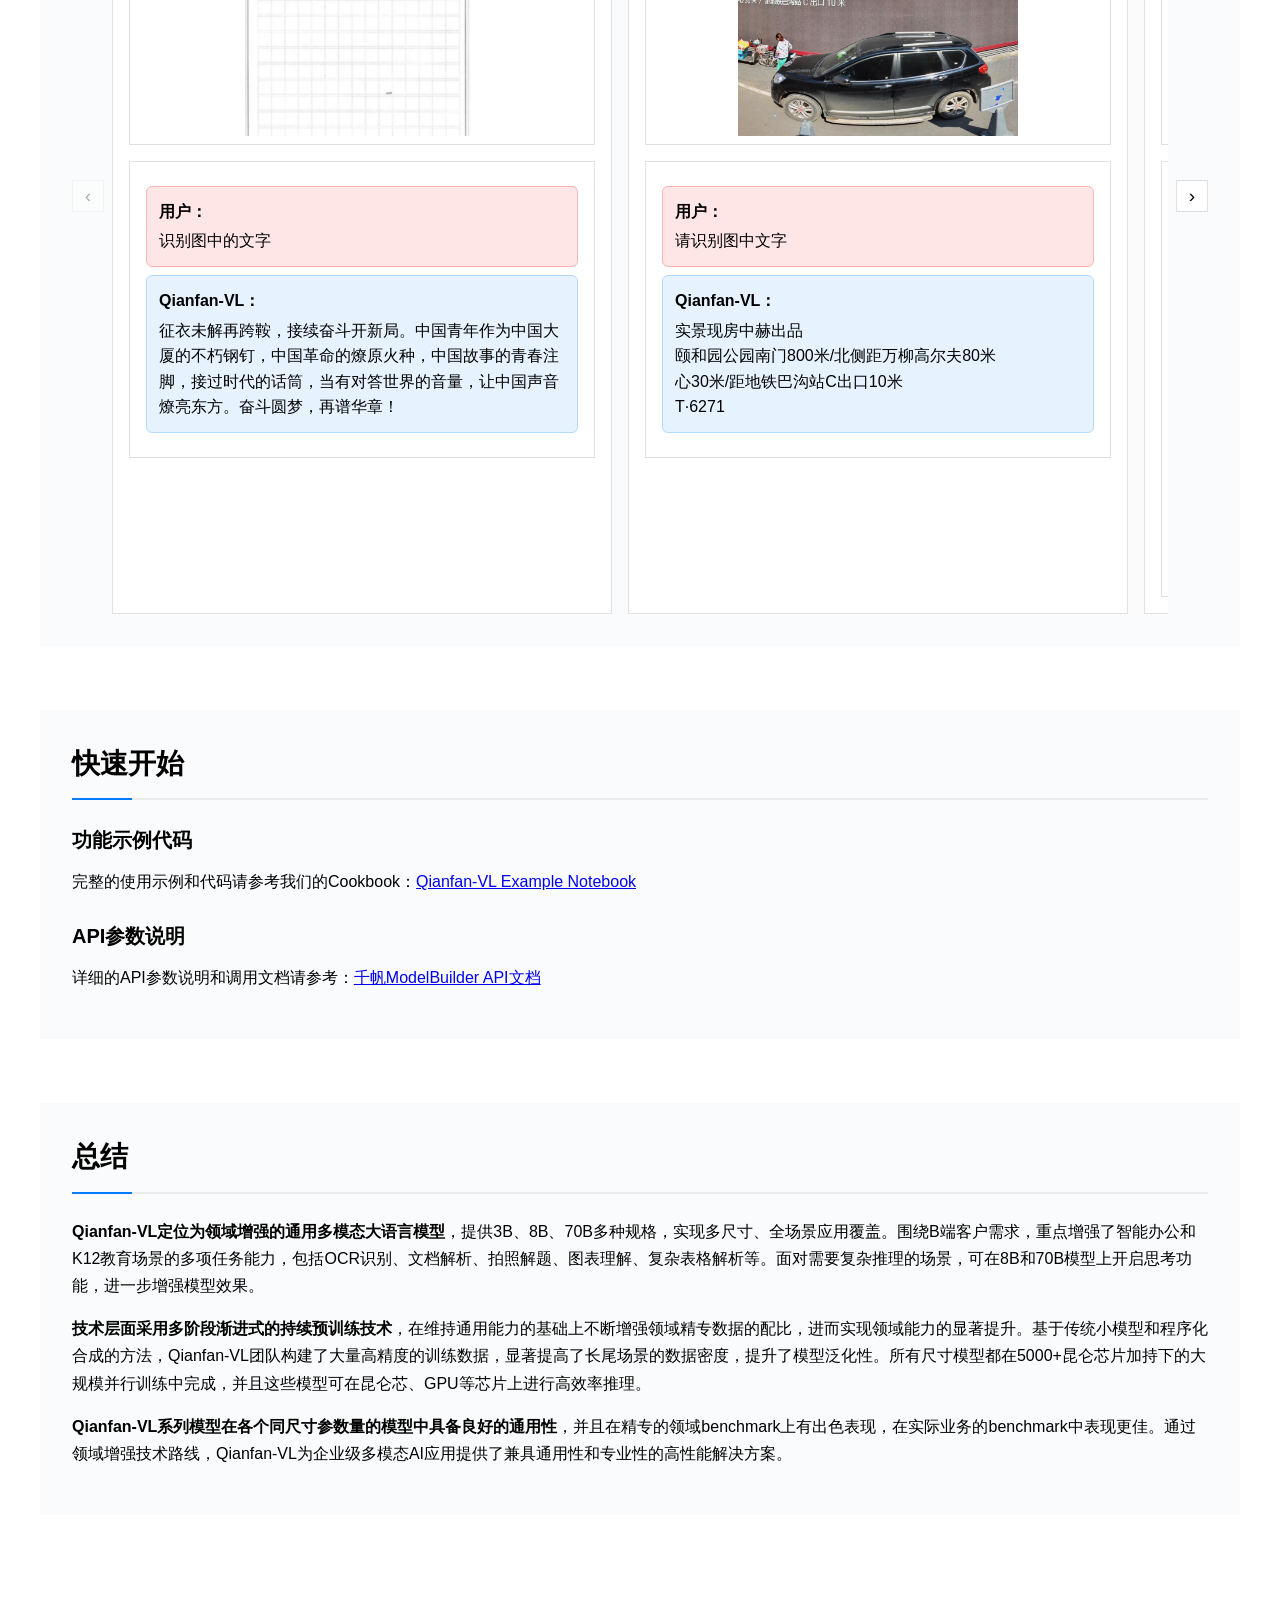
==== commit 31f3a80c: "Refine details" ====
--- a/docs/index.html
+++ b/docs/index.html
@@ -566,9 +566,9 @@
                                             <th>Qianfan-VL-3B</th>
                                             <th>Qianfan-VL-8B</th>
                                             <th>Qianfan-VL-70B</th>
-                                            <th>Qwen2.5-VL-3B</th>
                                             <th>Intern3-VL-8B</th>
                                             <th>Intern3-VL-78B</th>
+                                            <th>Qwen2.5-VL-3B</th>
                                             <th>Qwen2.5-VL-7B</th>
                                             <th>Qwen2.5-VL-72B</th>
                                         </tr>
@@ -579,9 +579,9 @@
                                             <td>831</td>
                                             <td>854</td>
                                             <td>873</td>
-                                            <td>810</td>
                                             <td><strong>881</strong></td>
                                             <td>847</td>
+                                            <td>810</td>
                                             <td><strong>883</strong></td>
                                             <td>874</td>
                                         </tr>
@@ -590,9 +590,9 @@
                                             <td>81.38</td>
                                             <td><strong>85.07</strong></td>
                                             <td><strong>87.73</strong></td>
-                                            <td>77.07</td>
                                             <td><strong>85.07</strong></td>
                                             <td>83.55</td>
+                                            <td>77.07</td>
                                             <td>80.472</td>
                                             <td>83.84</td>
                                         </tr>
@@ -601,9 +601,9 @@
                                             <td>66.15</td>
                                             <td>68.98</td>
                                             <td><strong>74.06</strong></td>
-                                            <td>69.24</td>
                                             <td>39.03</td>
                                             <td>35.58</td>
+                                            <td>69.24</td>
                                             <td><strong>71.02</strong></td>
                                             <td>66.8</td>
                                         </tr>
@@ -612,9 +612,9 @@
                                             <td>80.11</td>
                                             <td>82.13</td>
                                             <td><strong>84.48</strong></td>
-                                            <td>79.09</td>
                                             <td>82.15</td>
                                             <td>83.52</td>
+                                            <td>79.09</td>
                                             <td><strong>84.962</strong></td>
                                             <td>83.26</td>
                                         </tr>
@@ -623,9 +623,9 @@
                                             <td>90.85</td>
                                             <td>93.54</td>
                                             <td>94.75</td>
-                                            <td>92.71</td>
                                             <td>92.04</td>
                                             <td>83.82</td>
+                                            <td>92.71</td>
                                             <td><strong>94.91</strong></td>
                                             <td><strong>95.75</strong></td>
                                         </tr>
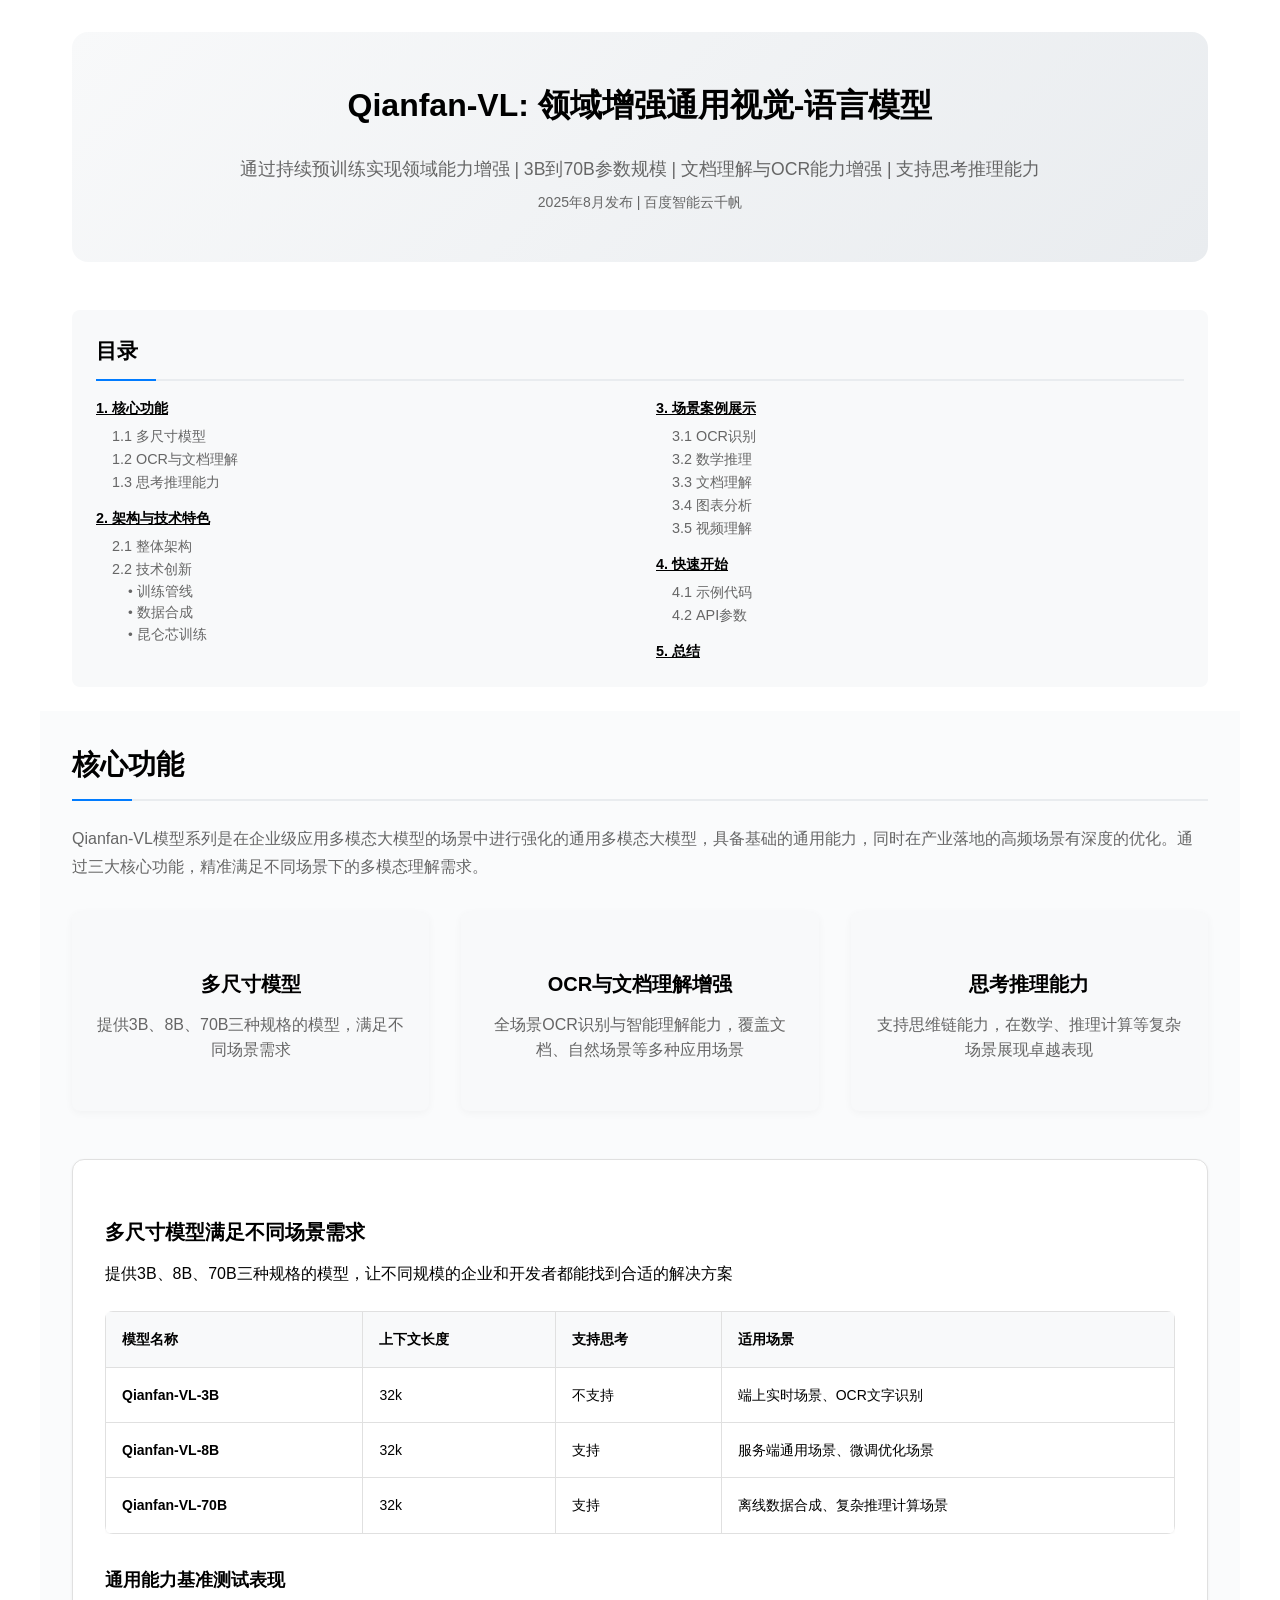
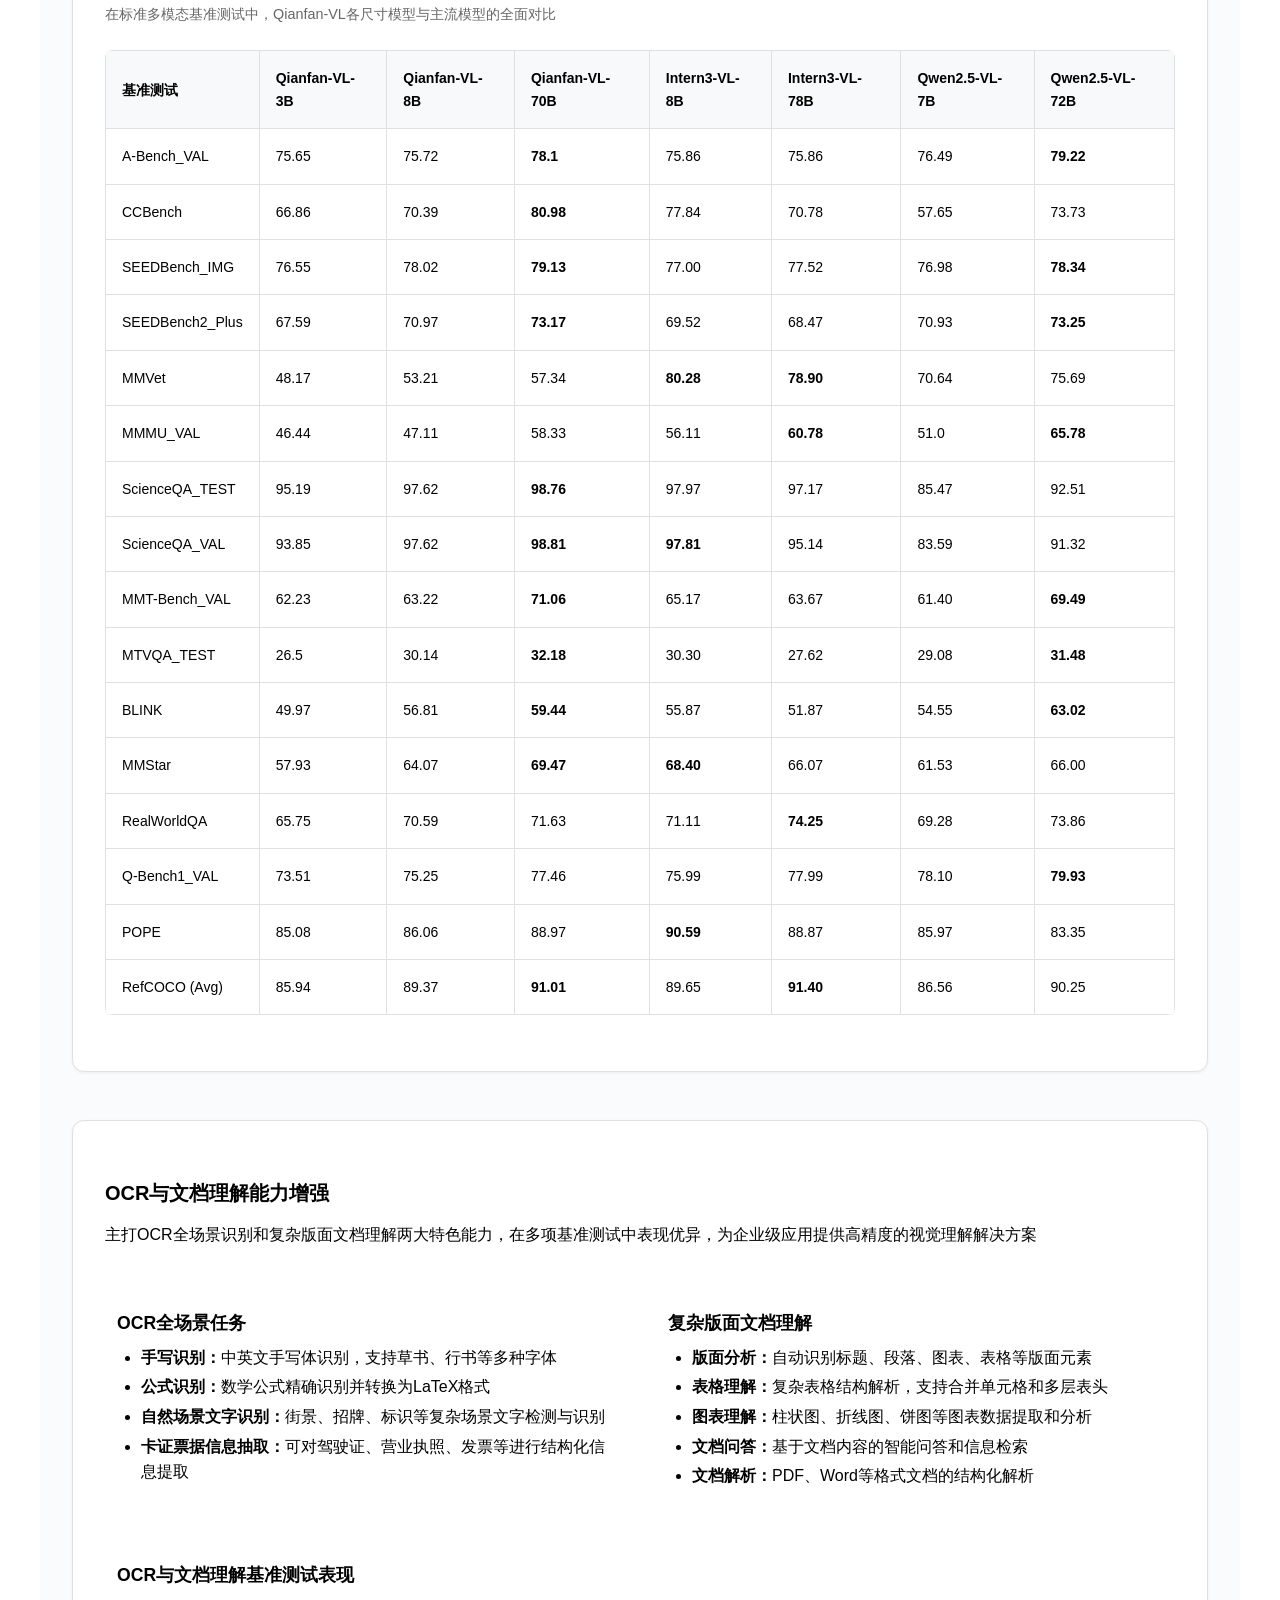
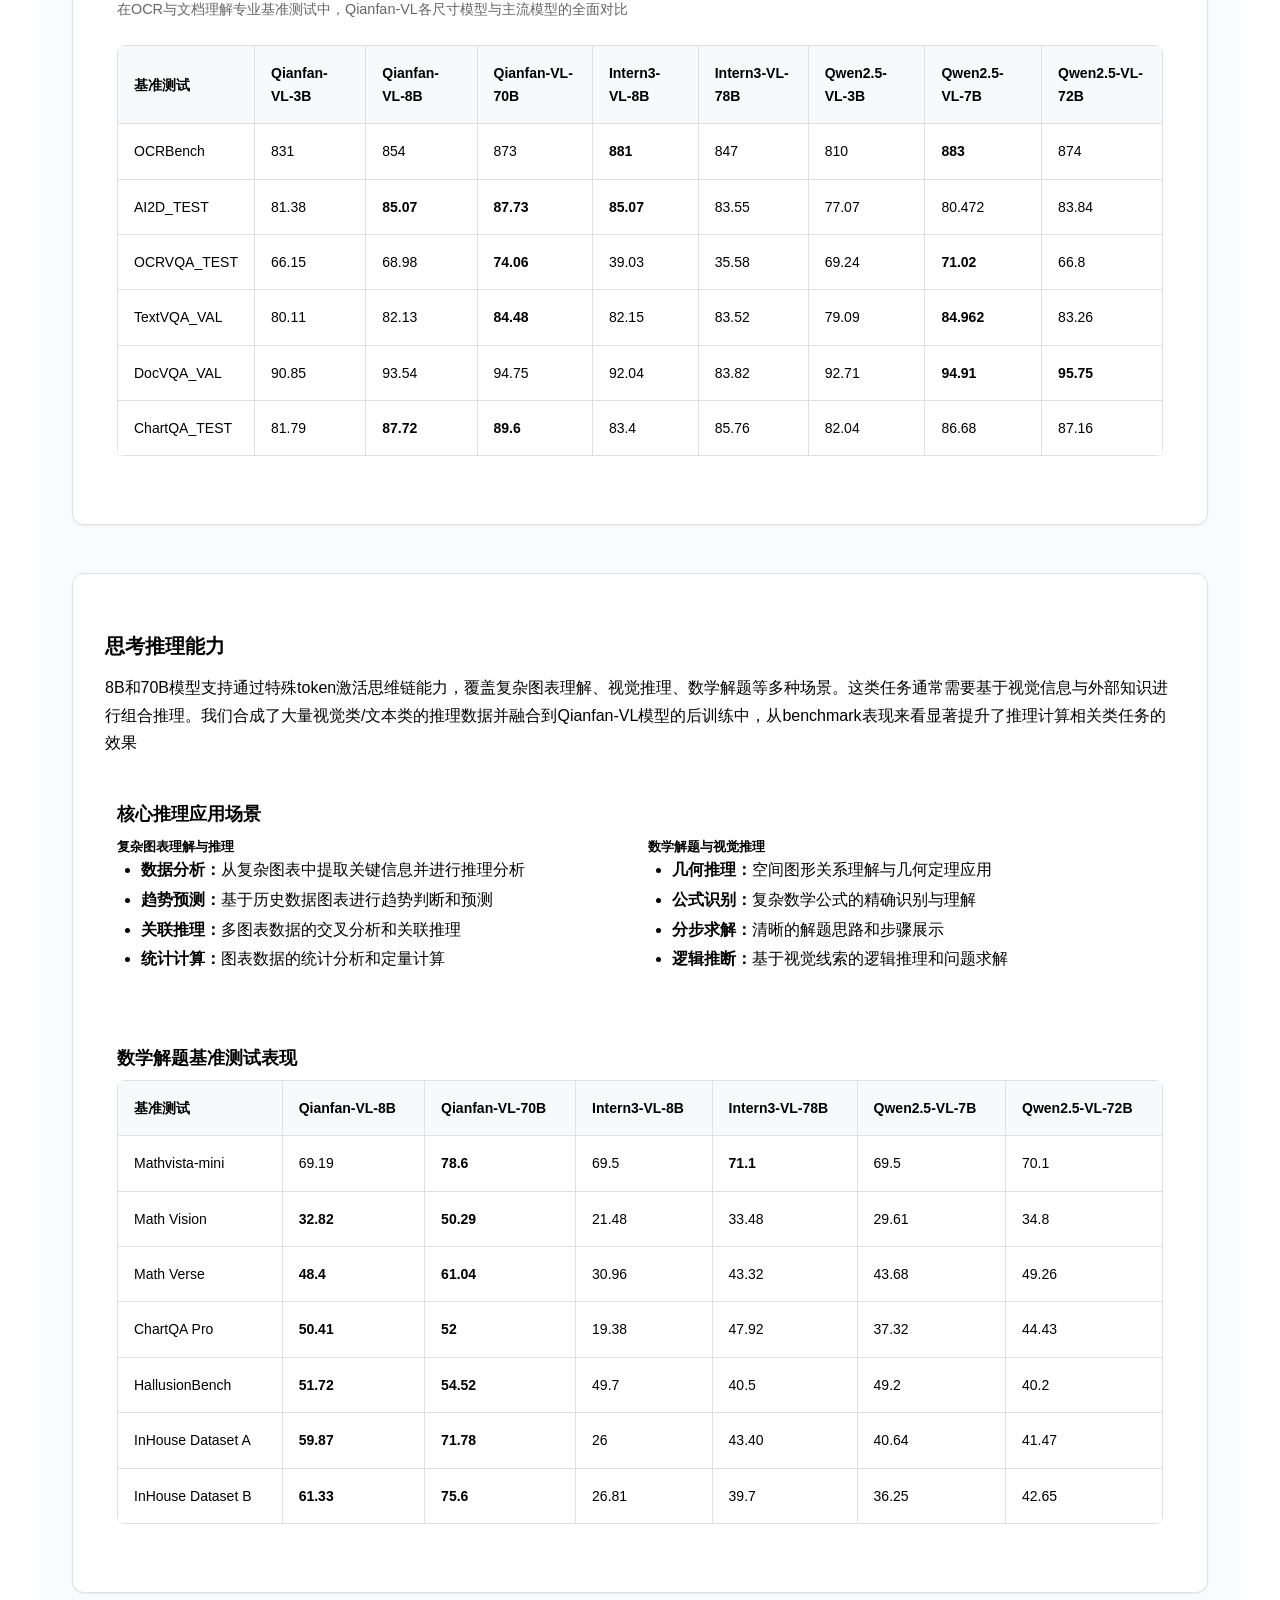
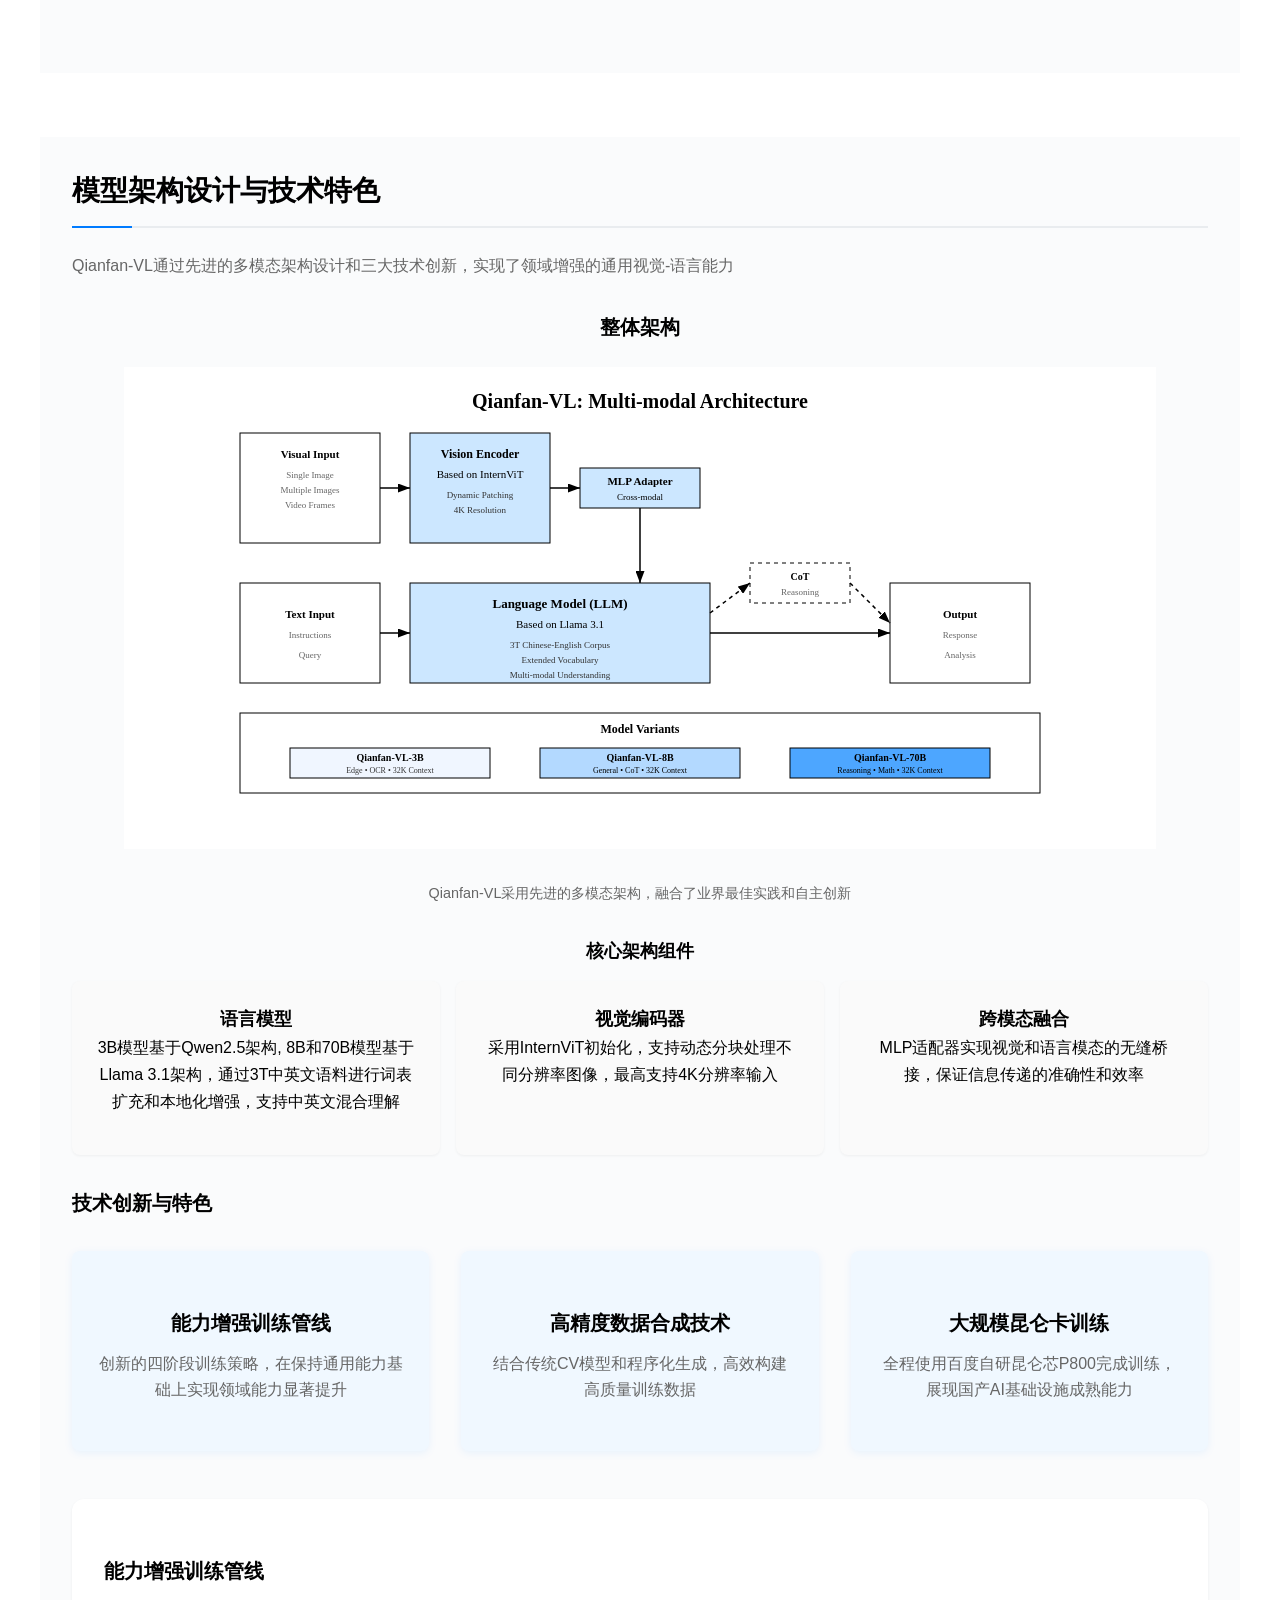
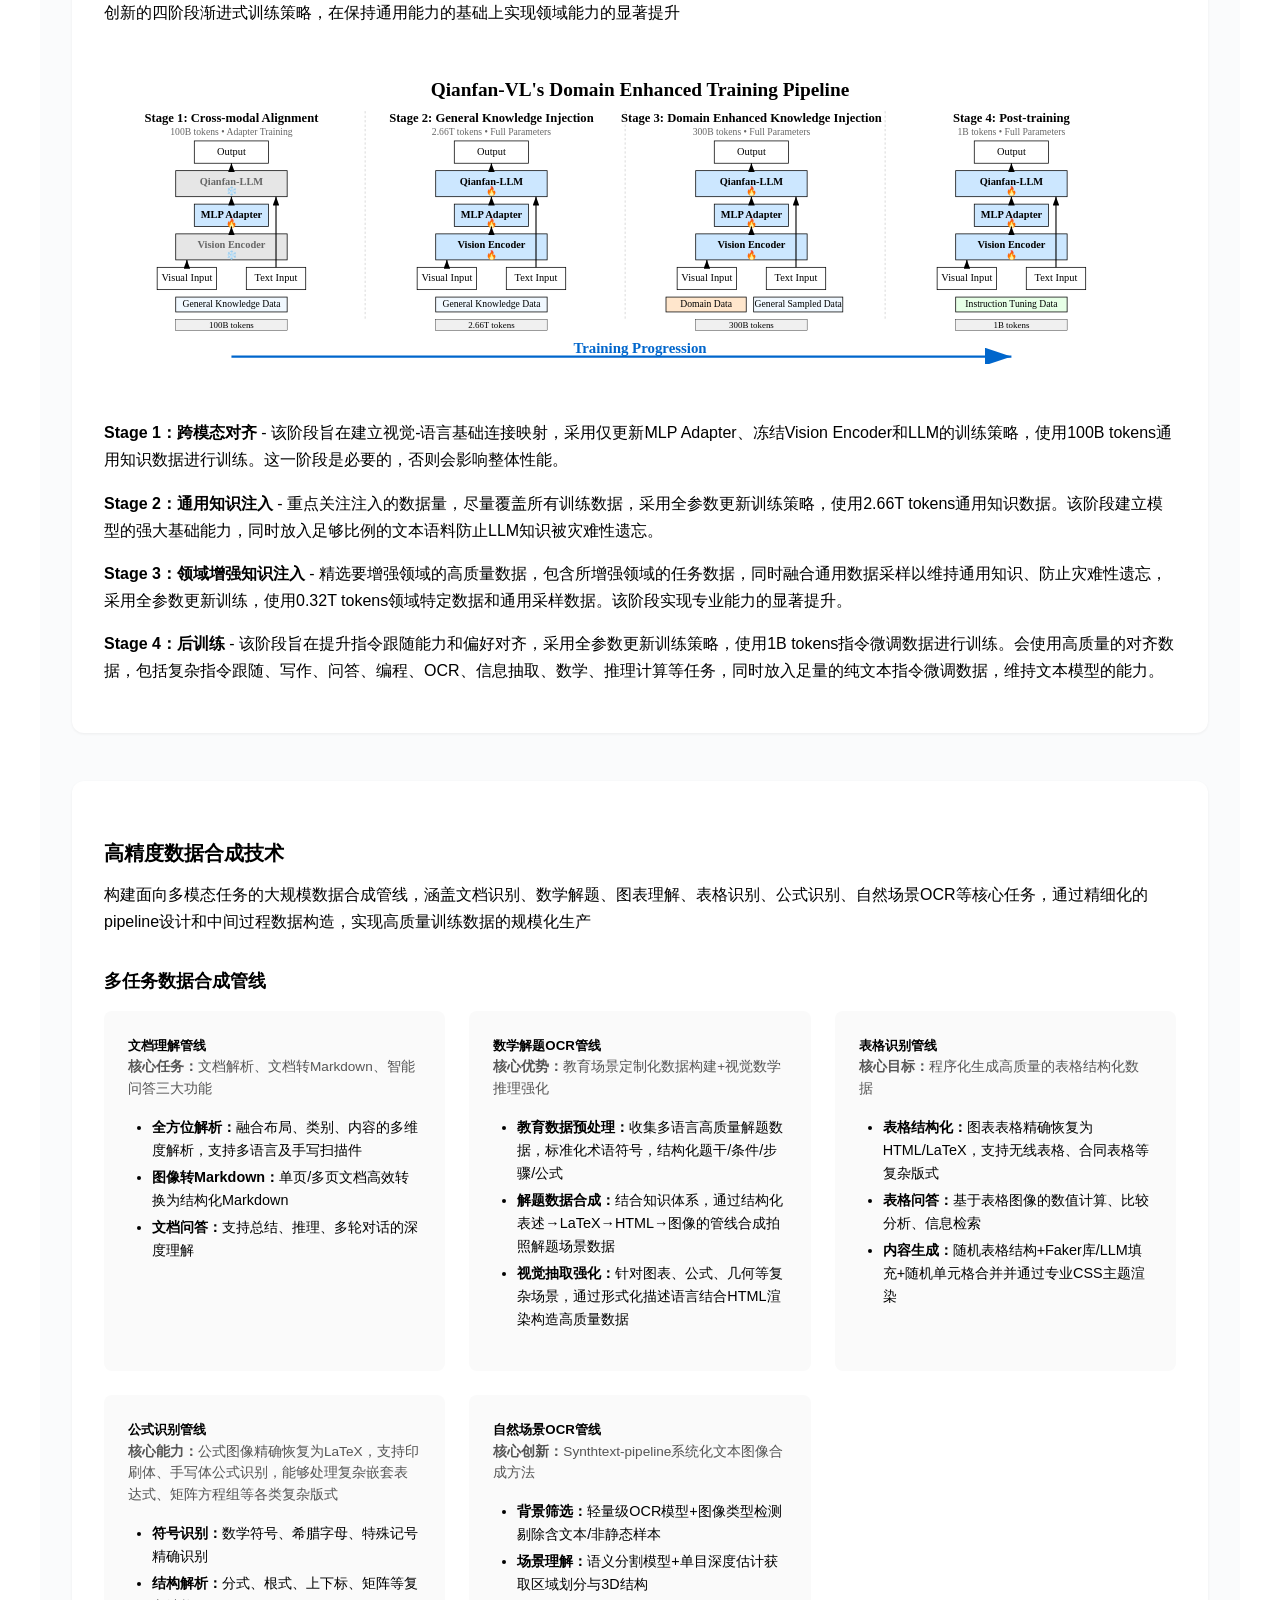
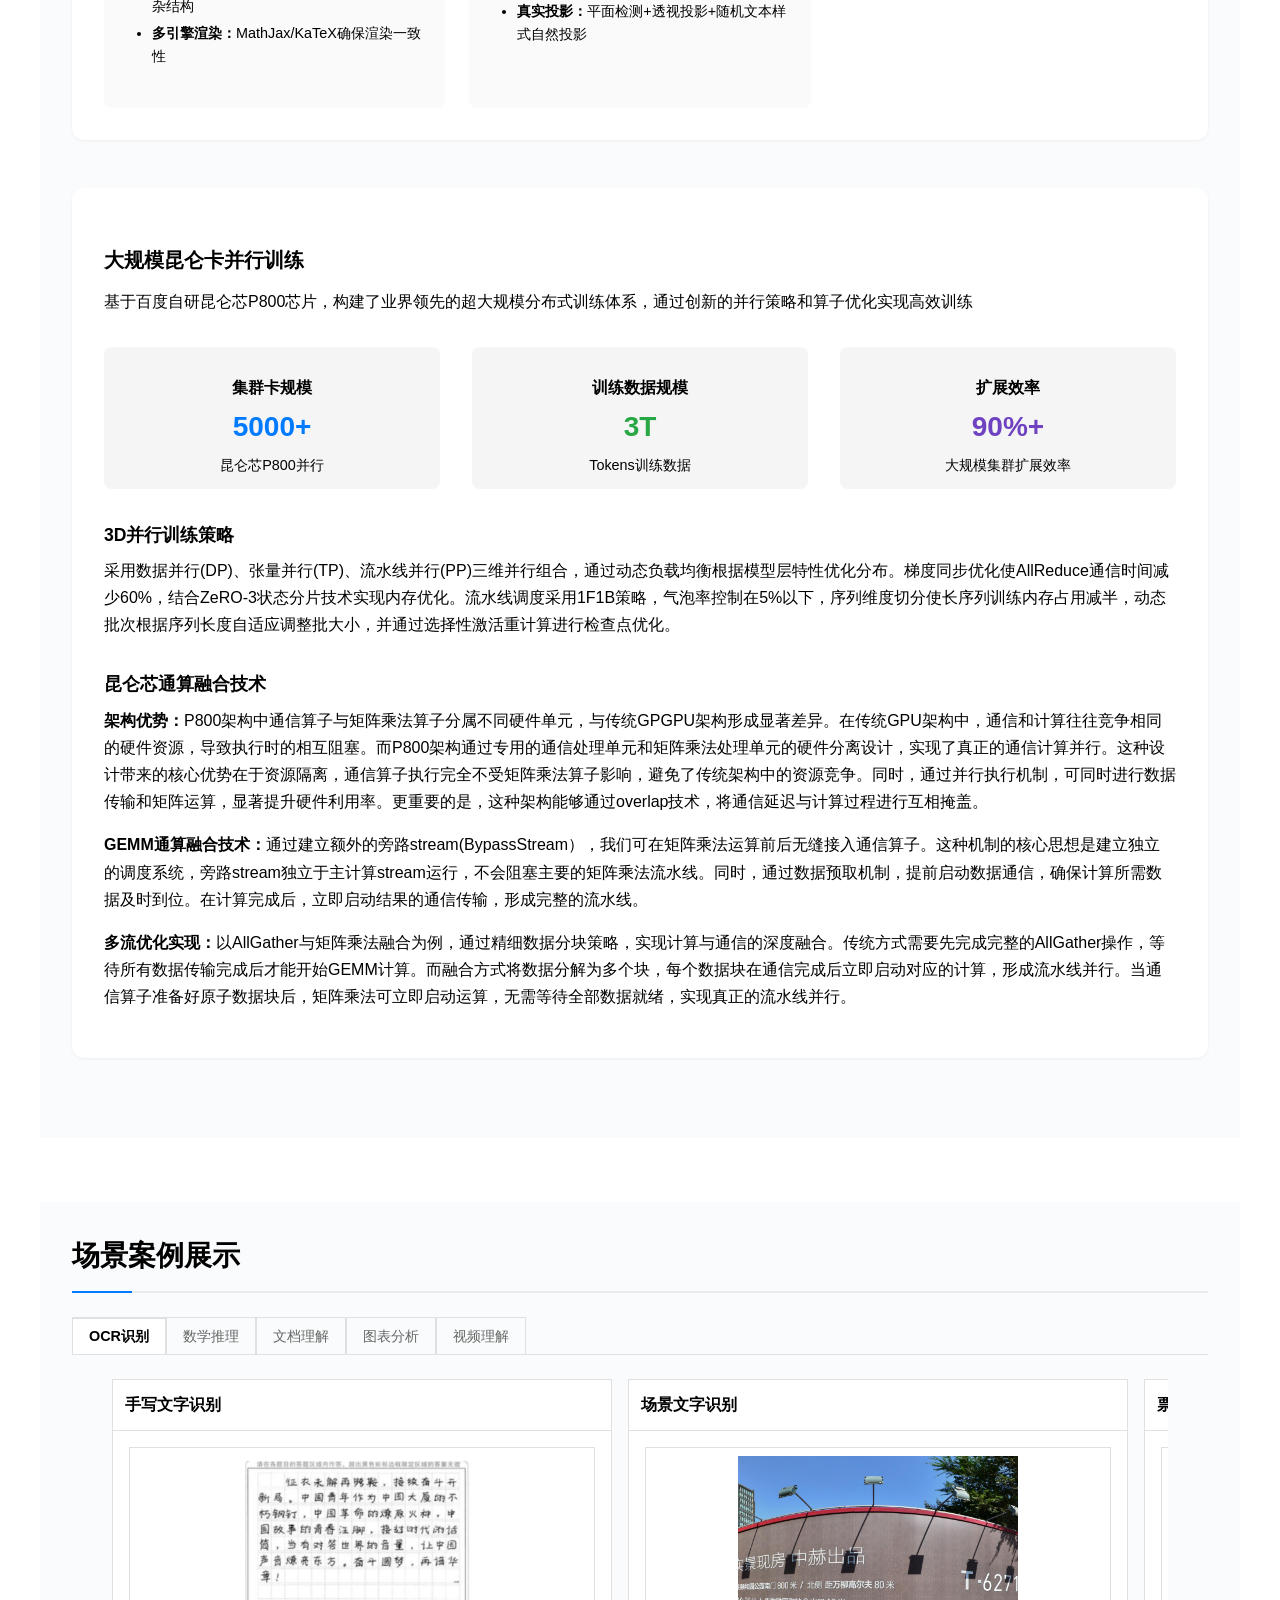
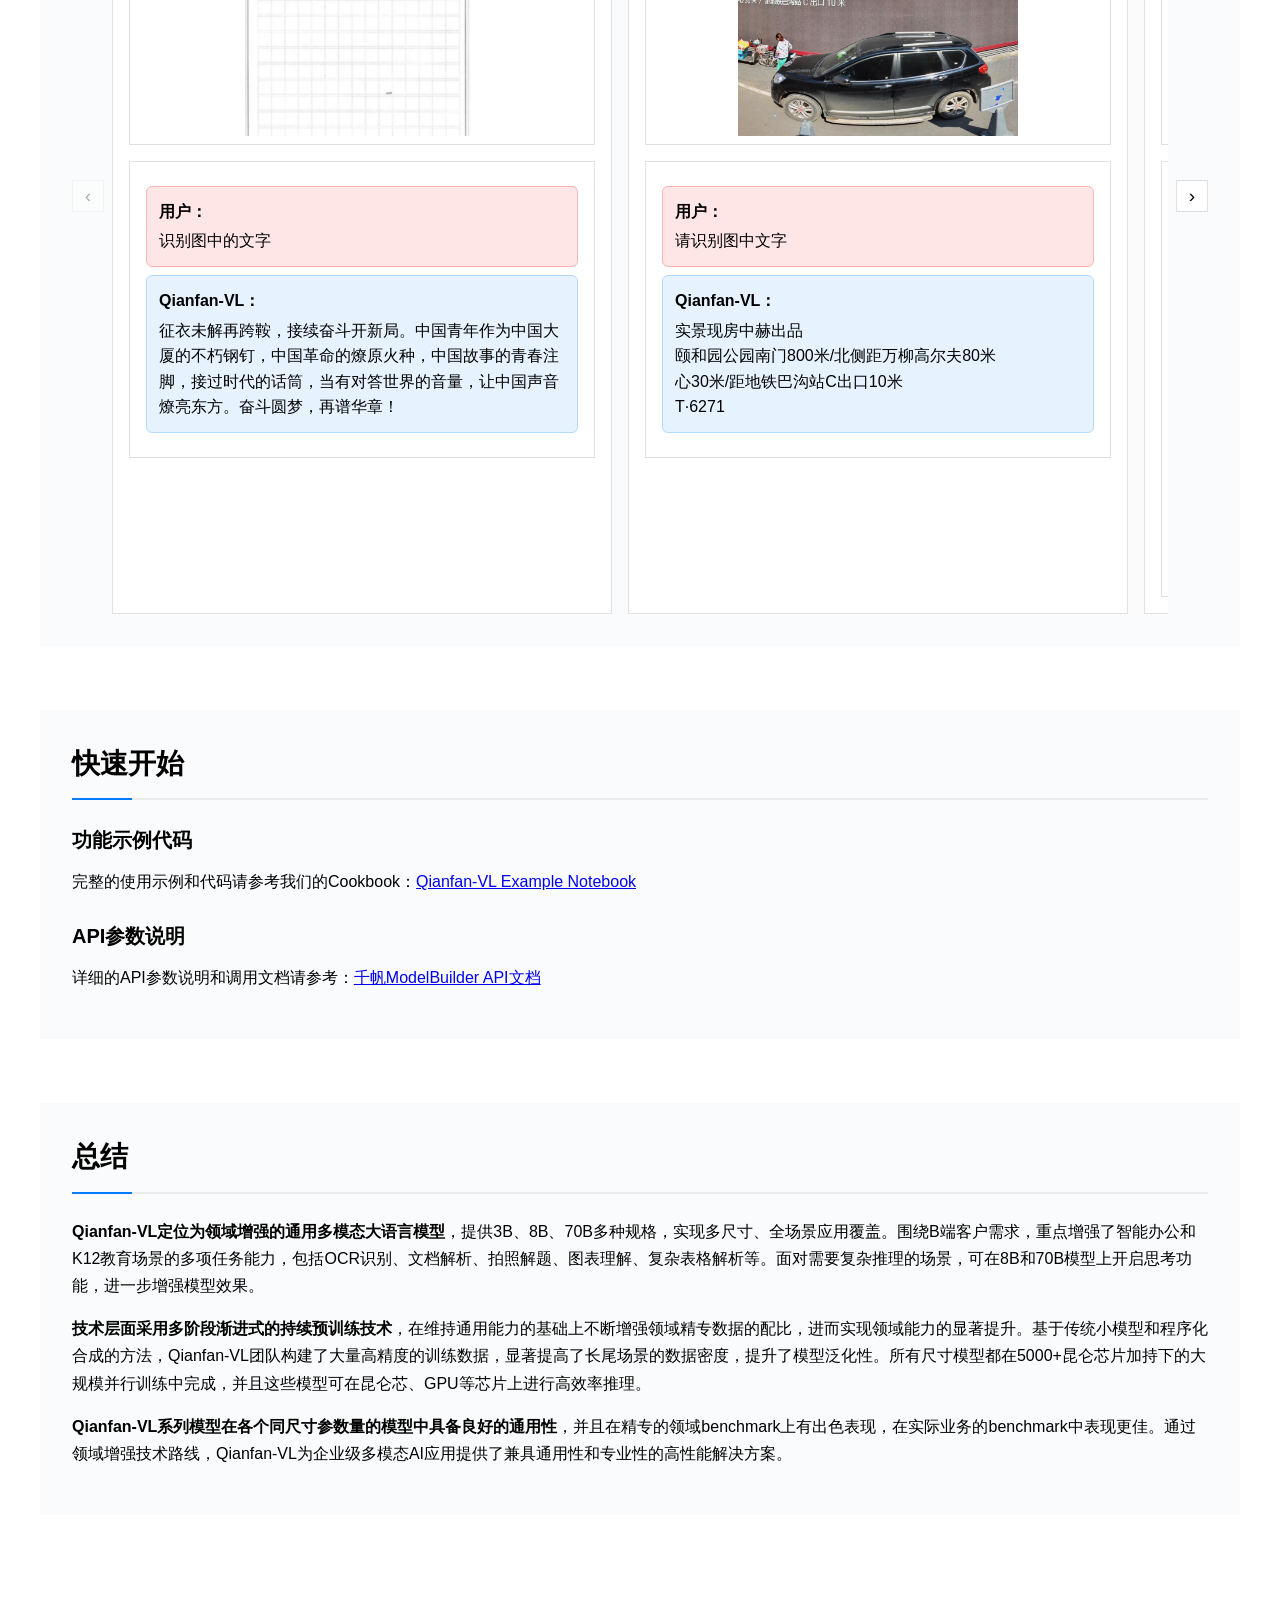
==== commit 51c50f66: "Refine details" ====
--- a/docs/index.html
+++ b/docs/index.html
@@ -294,7 +294,7 @@
                     <!-- 核心功能3：思考推理能力 -->
                     <div class="core-feature-column">
                         <h3>思考推理能力</h3>
-                        <p>支持思考链能力，在数学、推理计算等复杂场景展现卓越表现</p>
+                        <p>支持思维链能力，在数学、推理计算等复杂场景展现卓越表现</p>
                     </div>
                 </div>
 
@@ -650,7 +650,7 @@
                     <!-- 思考推理能力详情 -->
                     <div id="chain-reasoning" class="core-feature-detail">
                         <h3>思考推理能力</h3>
-                        <p>8B和70B模型支持通过特殊token激活思考链能力，覆盖复杂图表理解、视觉推理、数学解题等多种场景。这类任务通常需要基于视觉信息与外部知识进行组合推理。我们合成了大量视觉类/文本类的推理数据并融合到Qianfan-VL模型的后训练中，从benchmark表现来看显著提升了推理计算相关类任务的效果</p>
+                        <p>8B和70B模型支持通过特殊token激活思维链能力，覆盖复杂图表理解、视觉推理、数学解题等多种场景。这类任务通常需要基于视觉信息与外部知识进行组合推理。我们合成了大量视觉类/文本类的推理数据并融合到Qianfan-VL模型的后训练中，从benchmark表现来看显著提升了推理计算相关类任务的效果</p>
                         
                         <div class="reasoning-features">
                             <div style="padding: 0.75rem; margin-top: 1rem;">
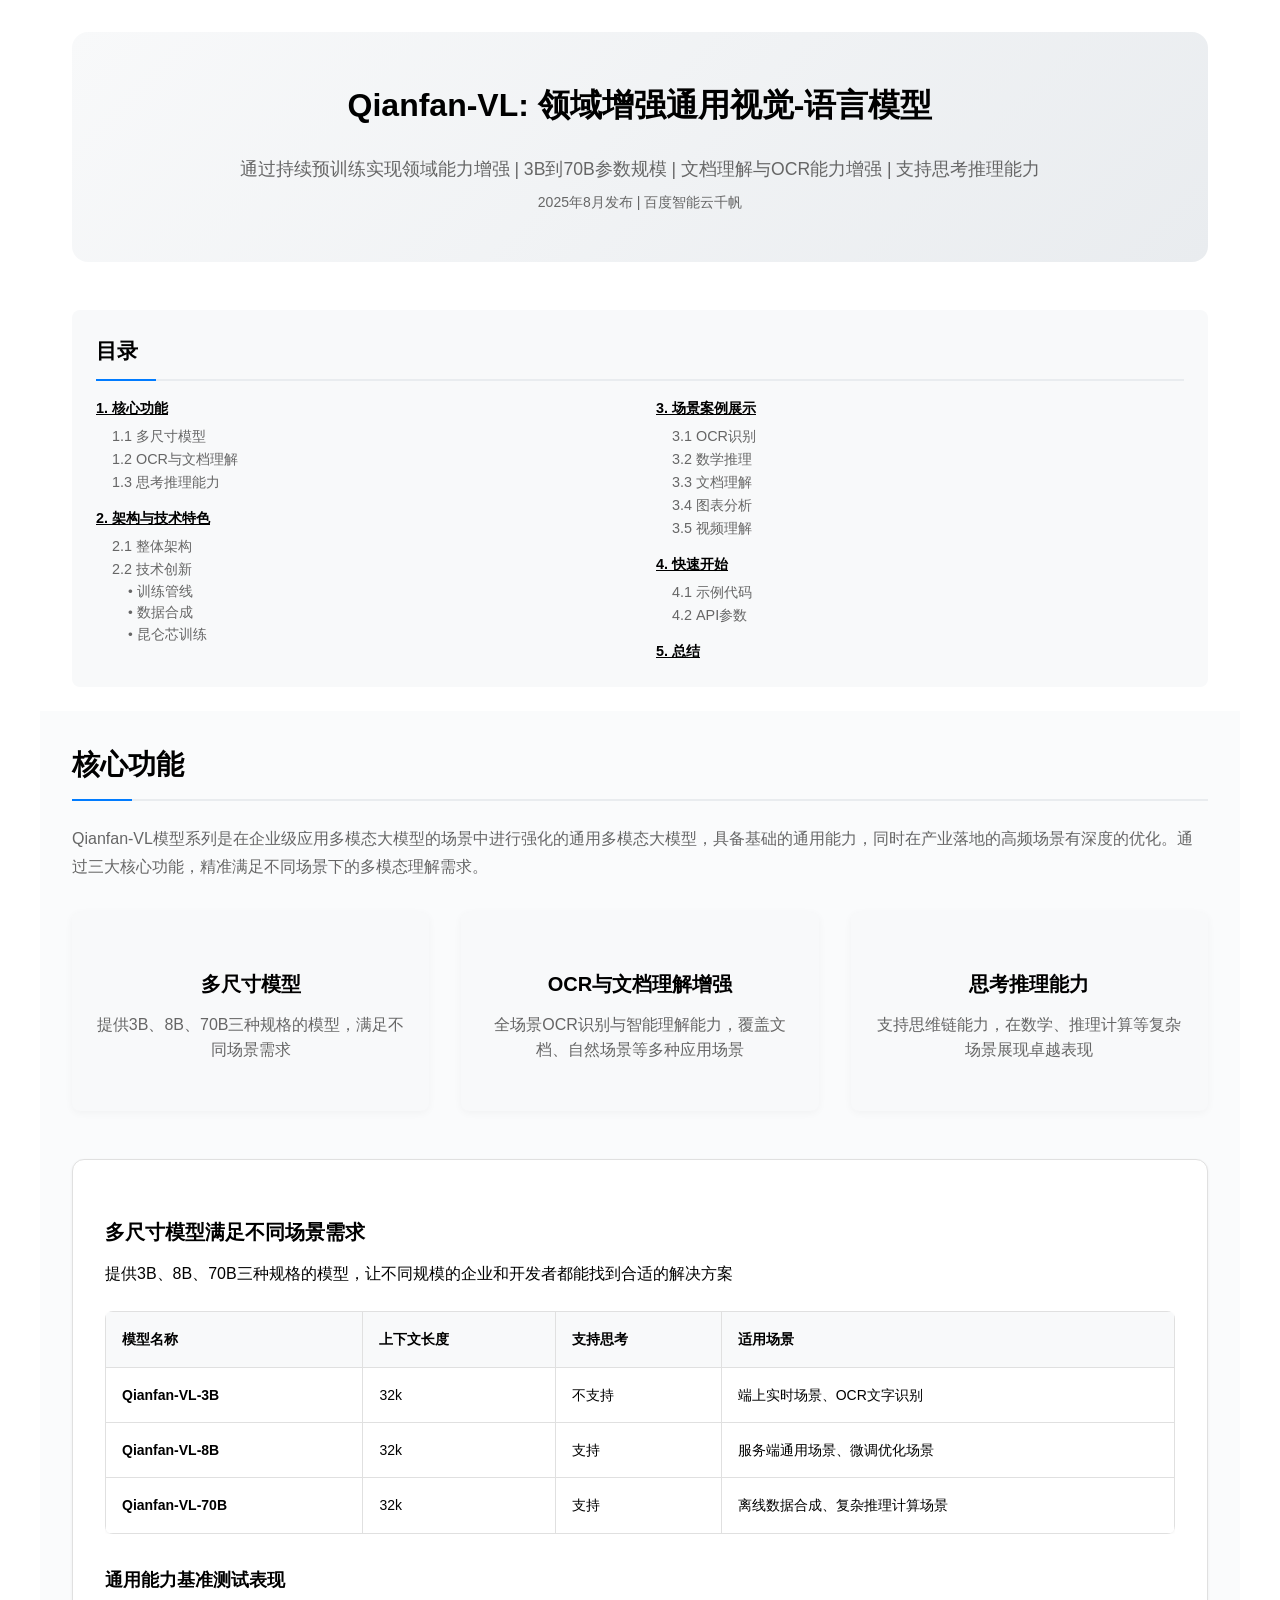
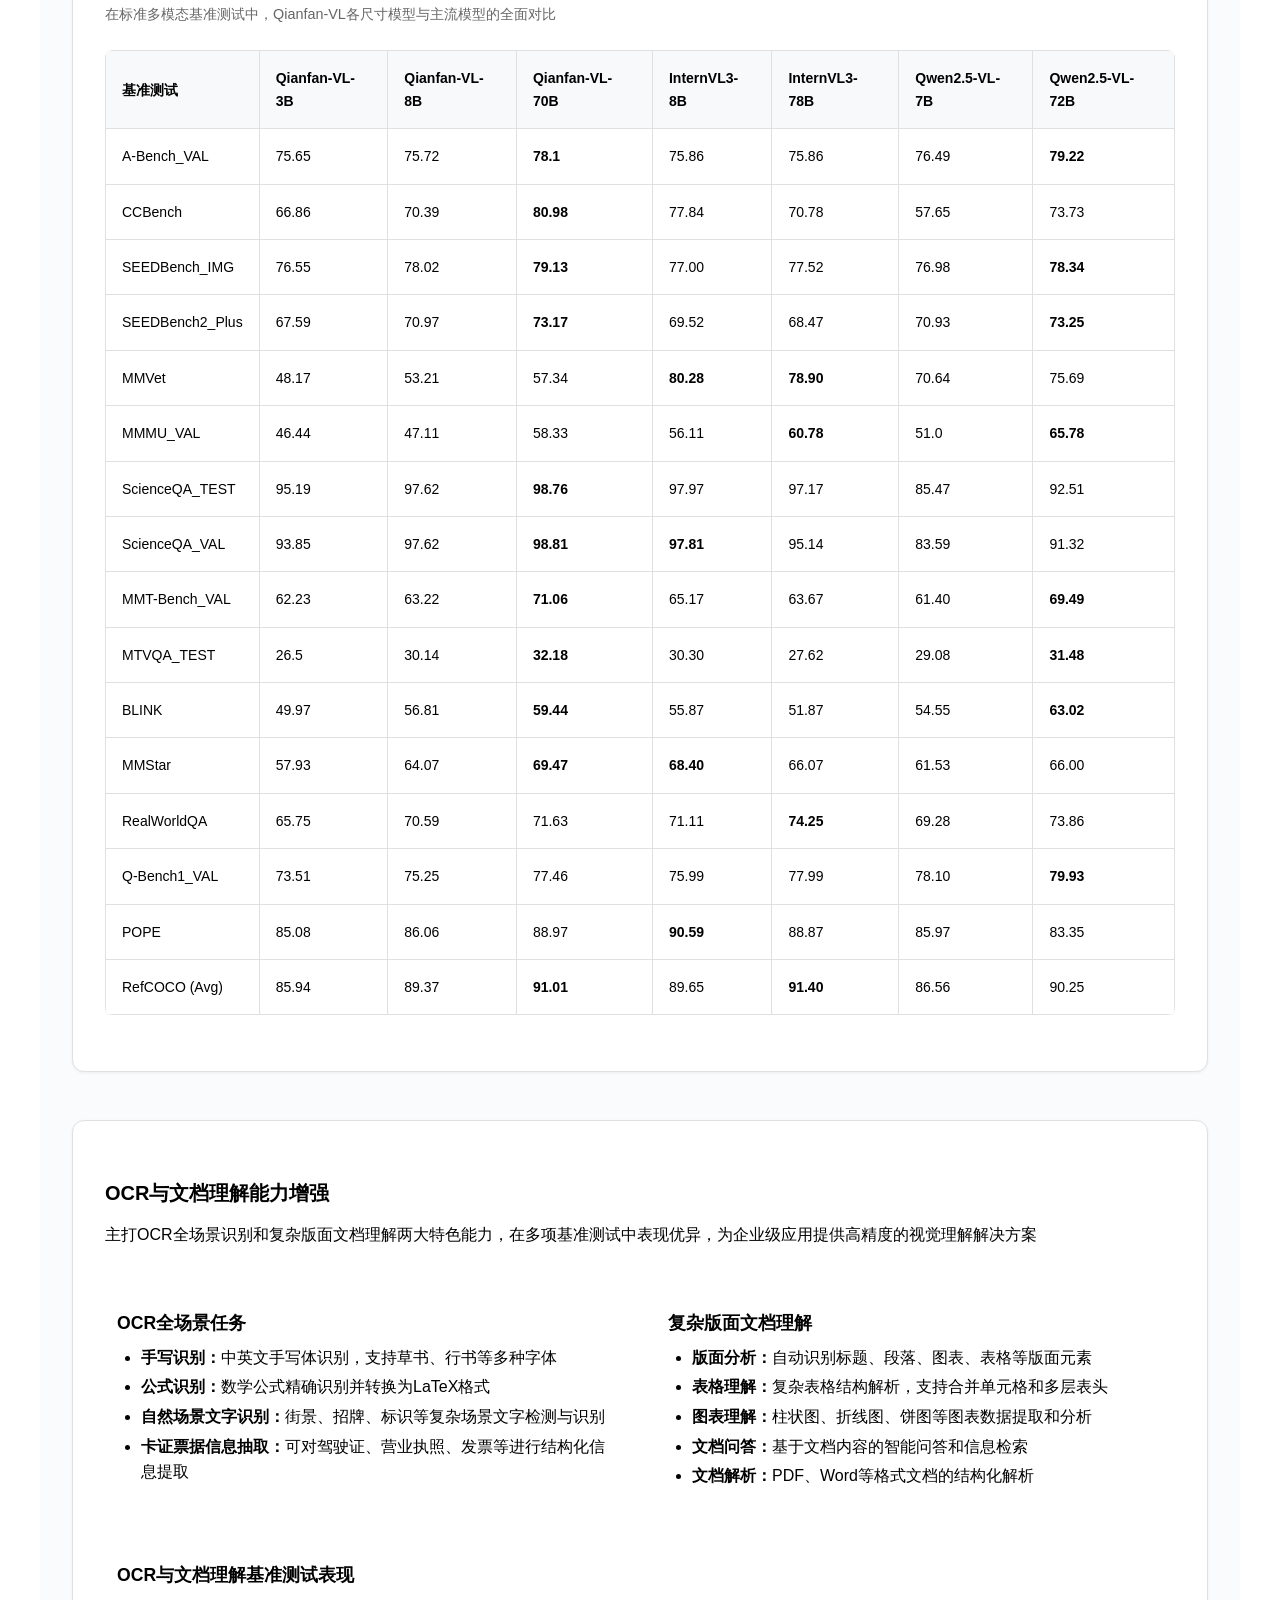
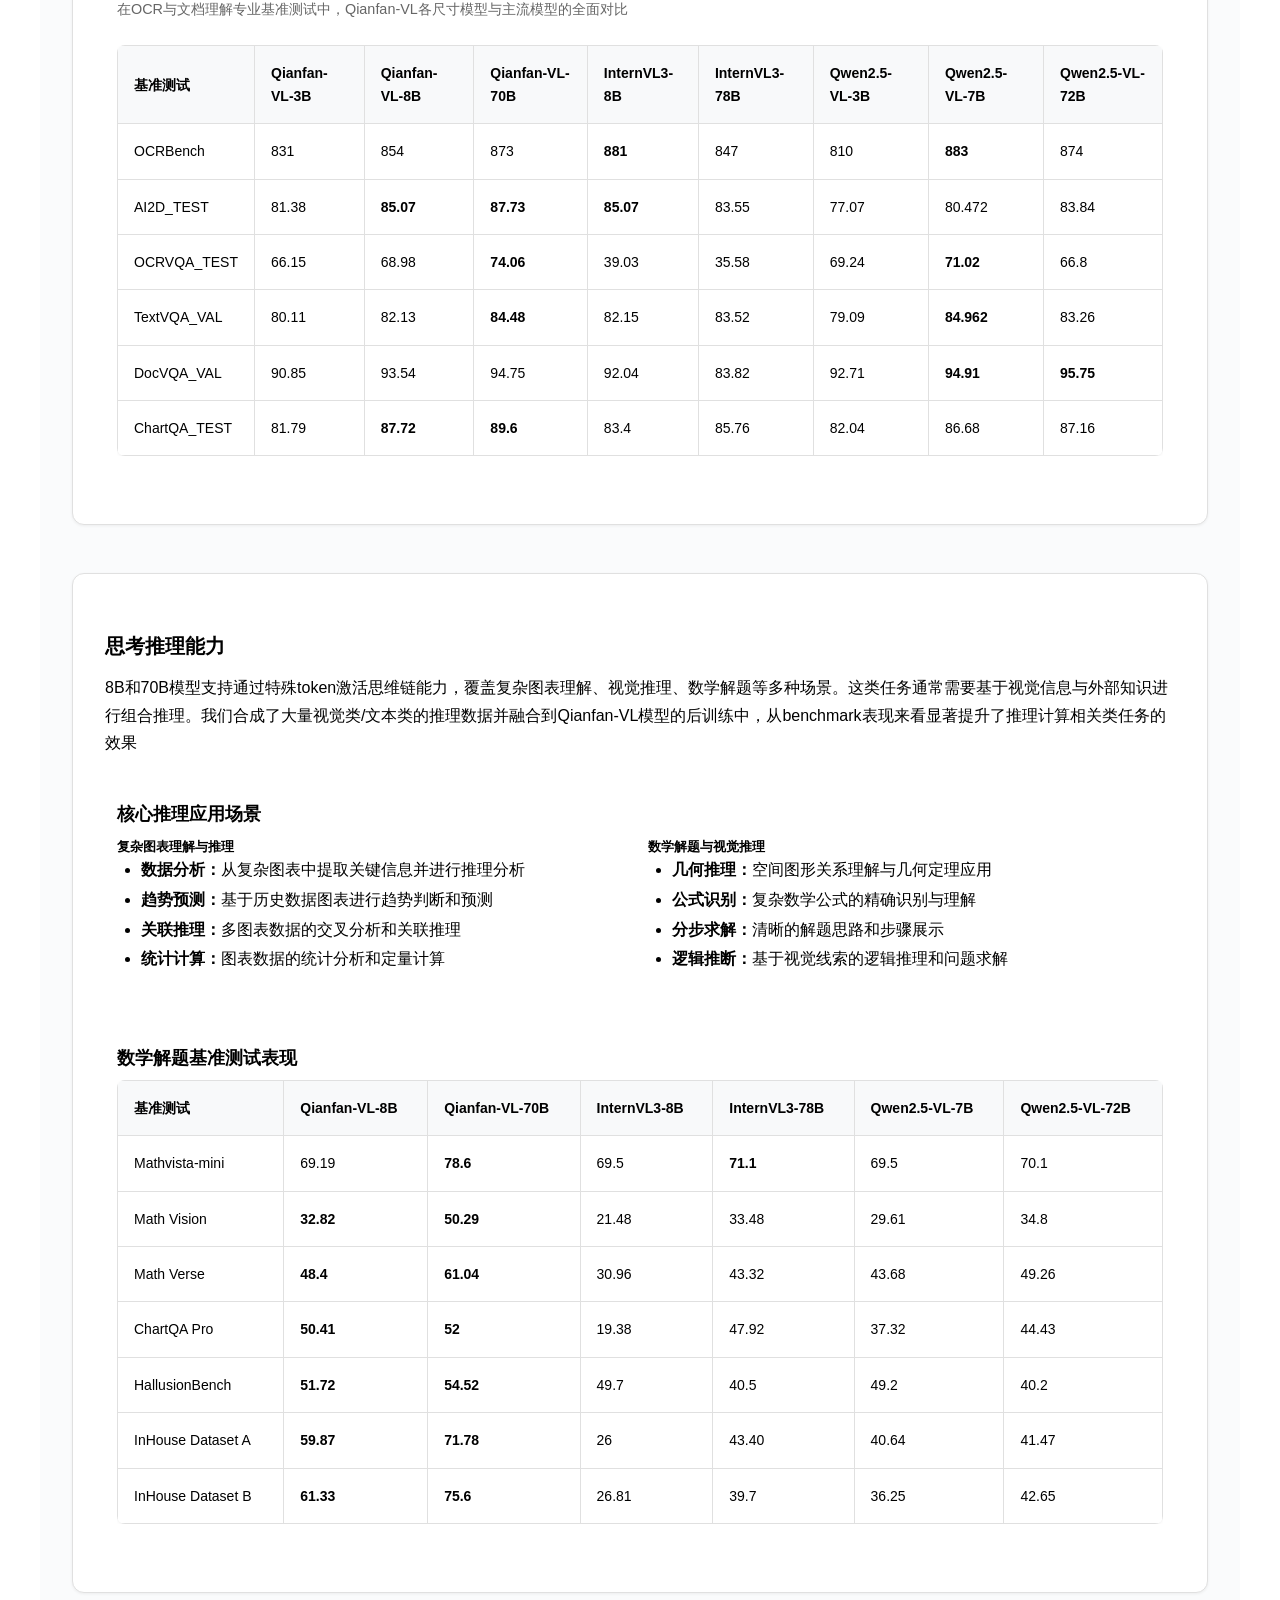
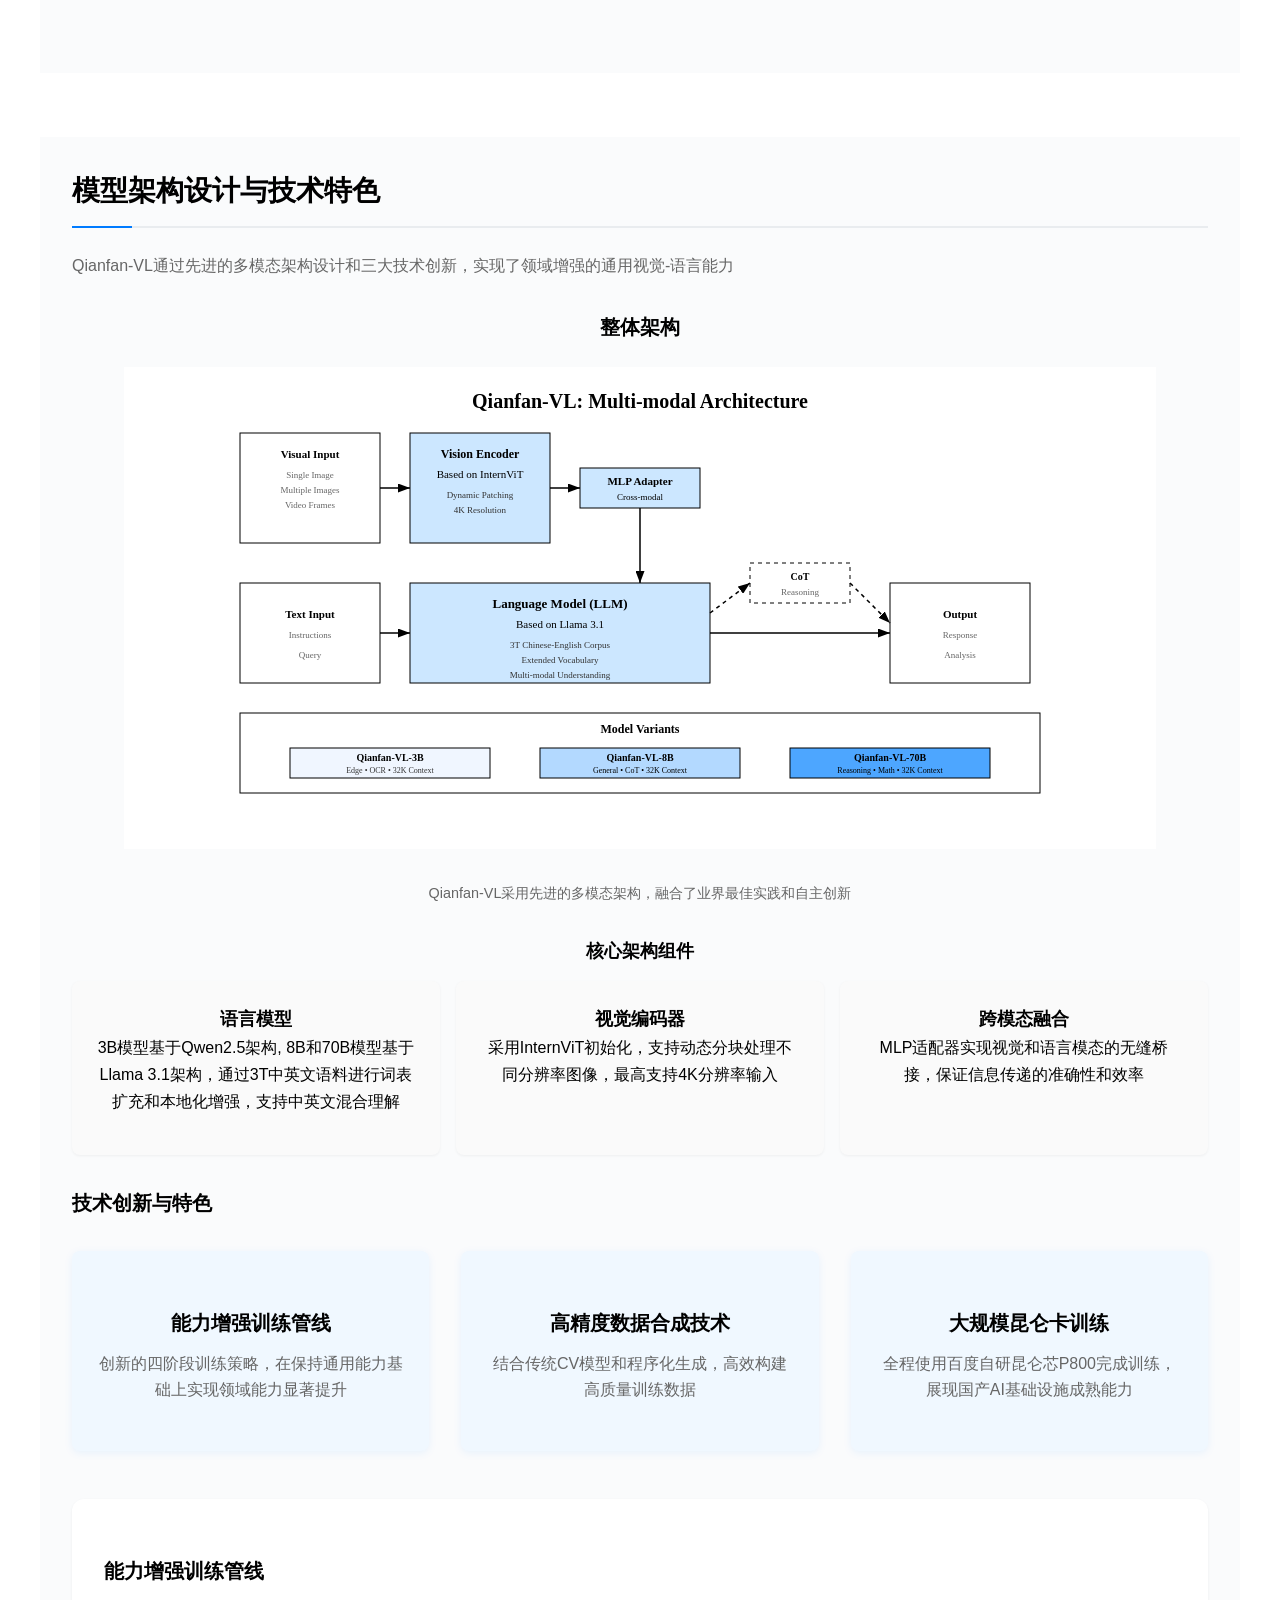
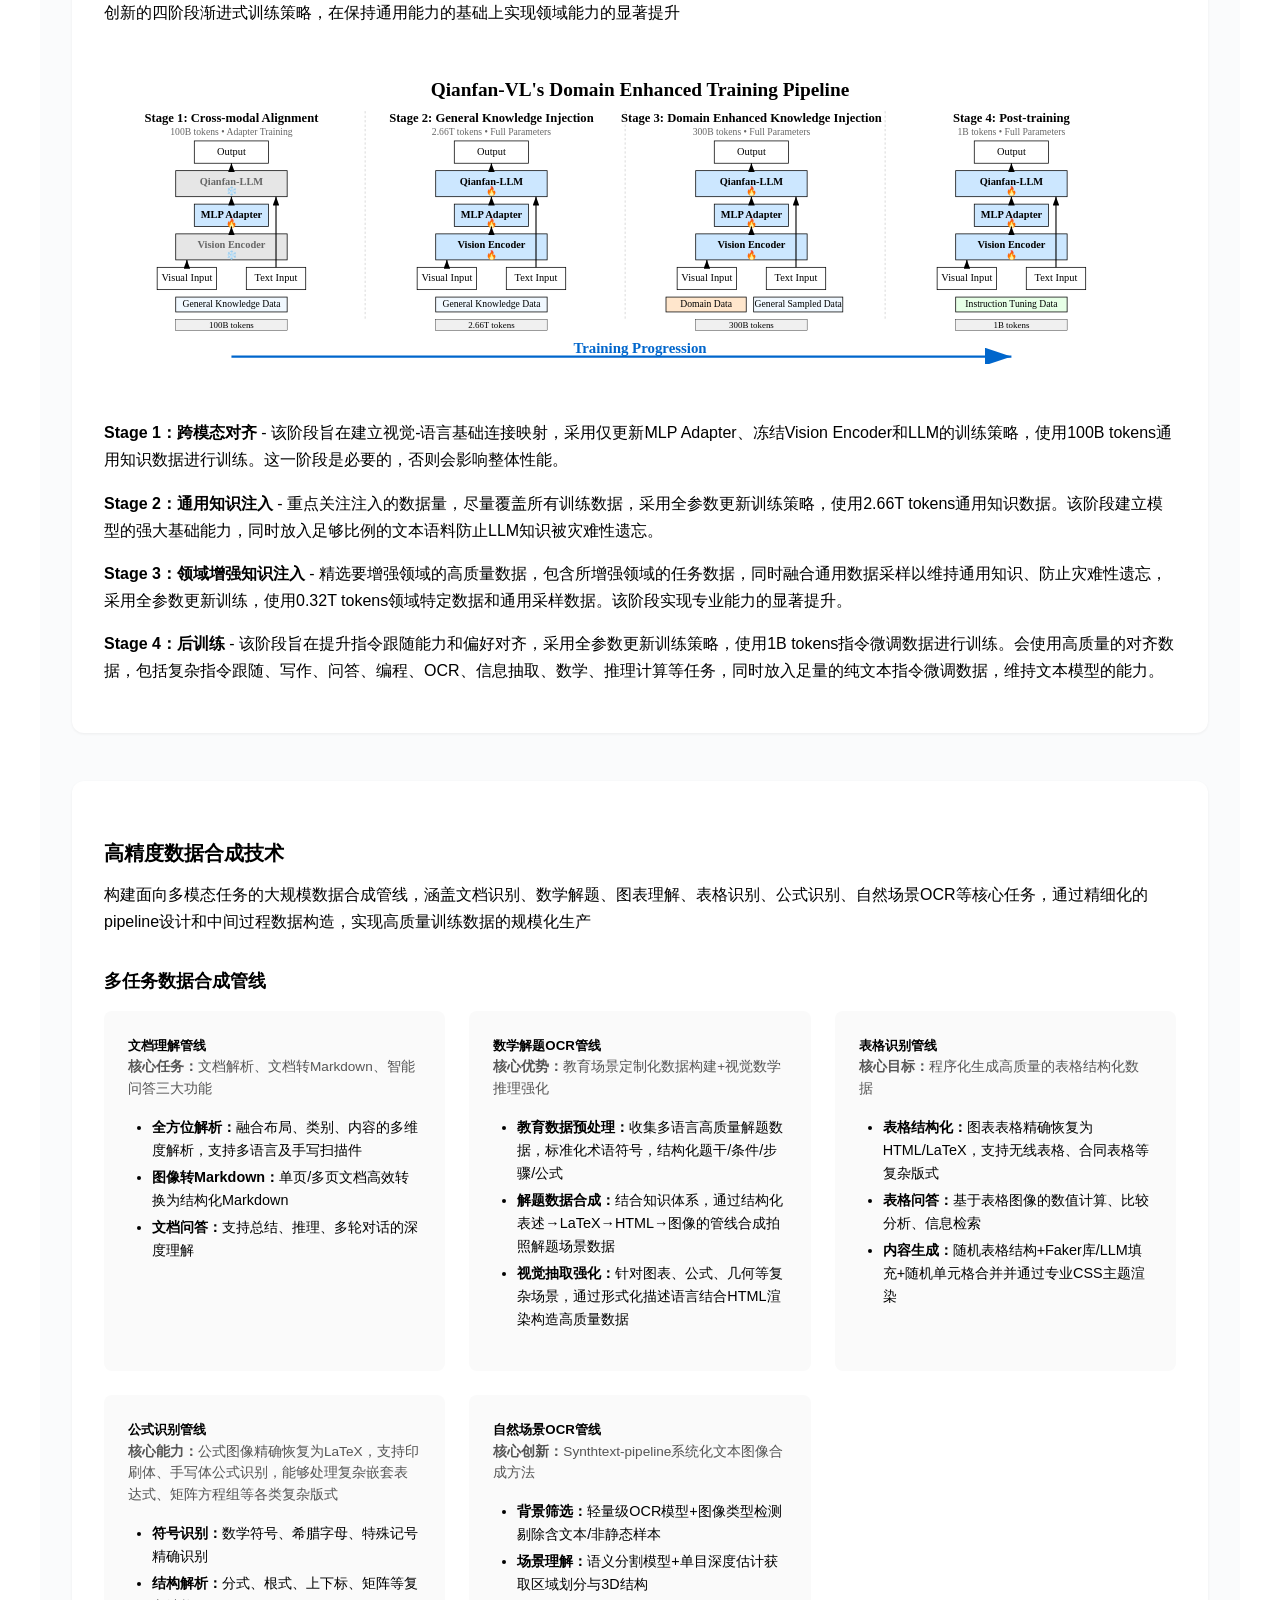
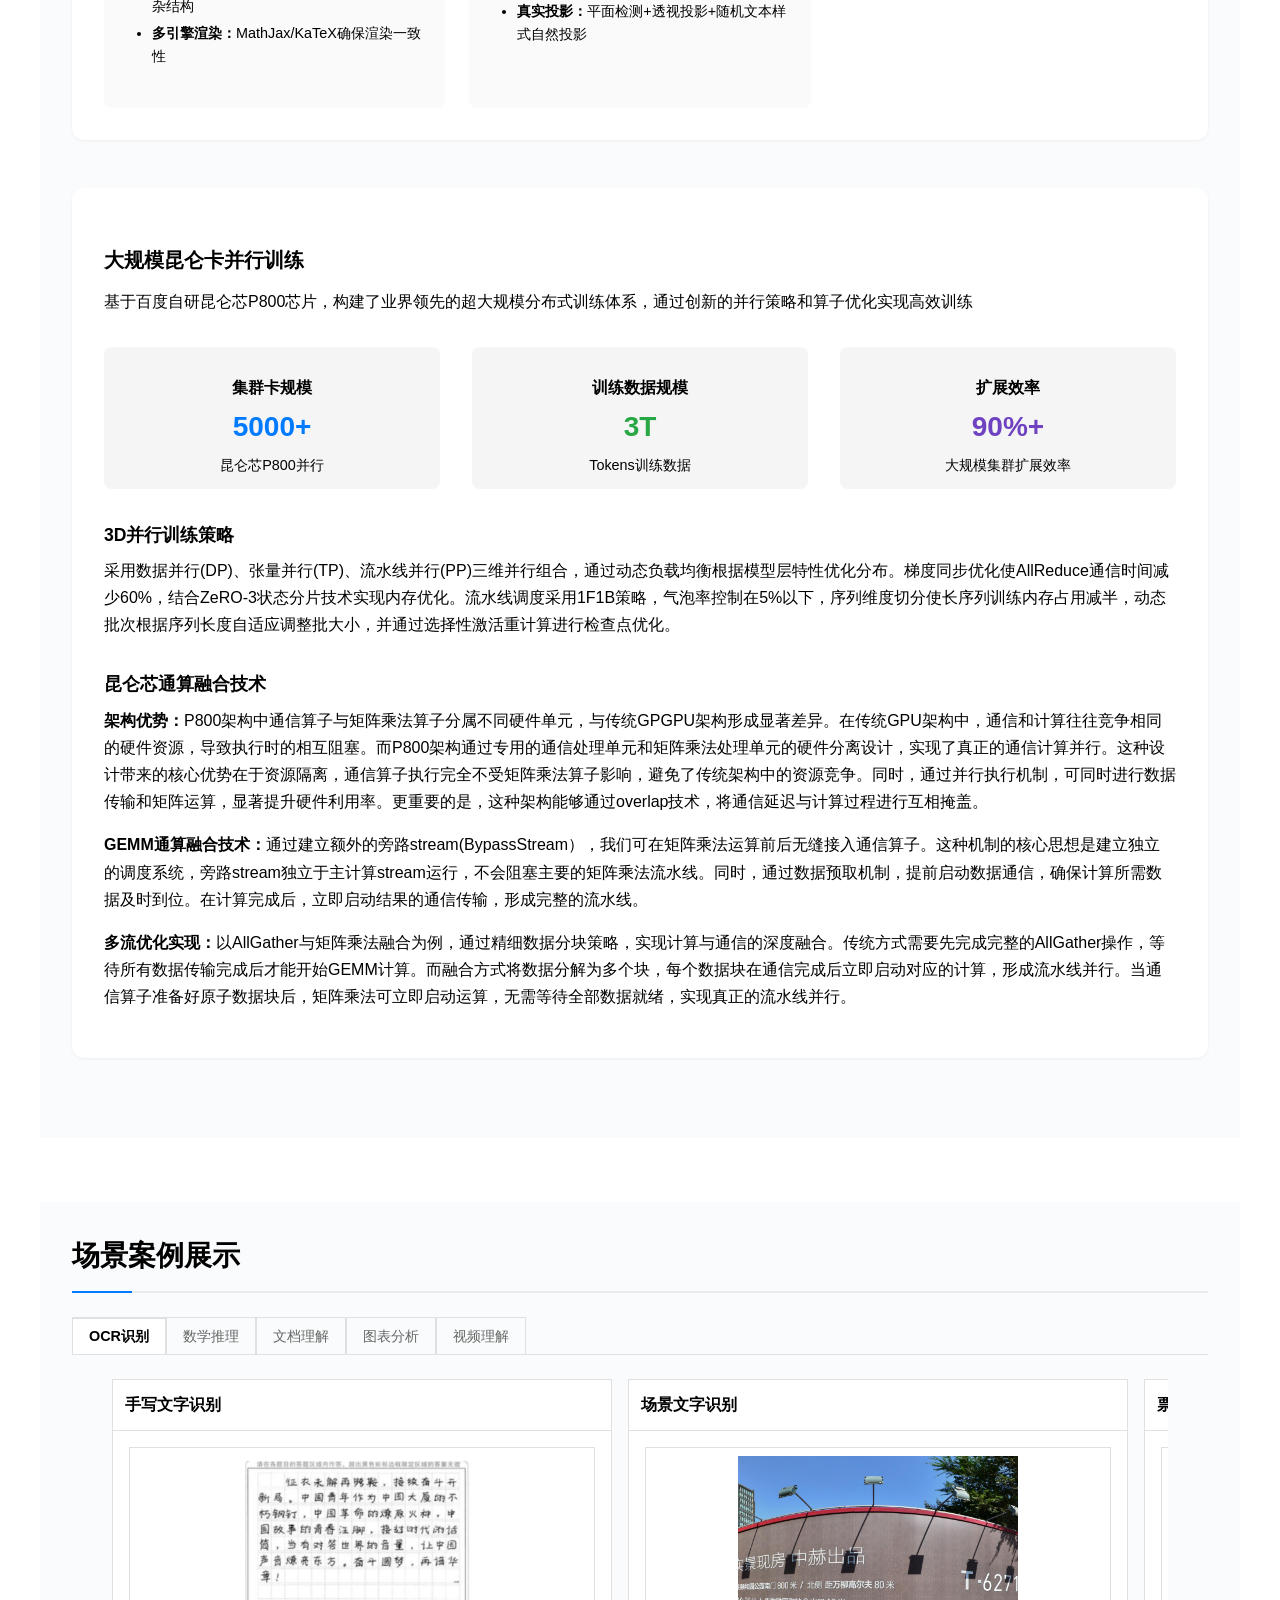
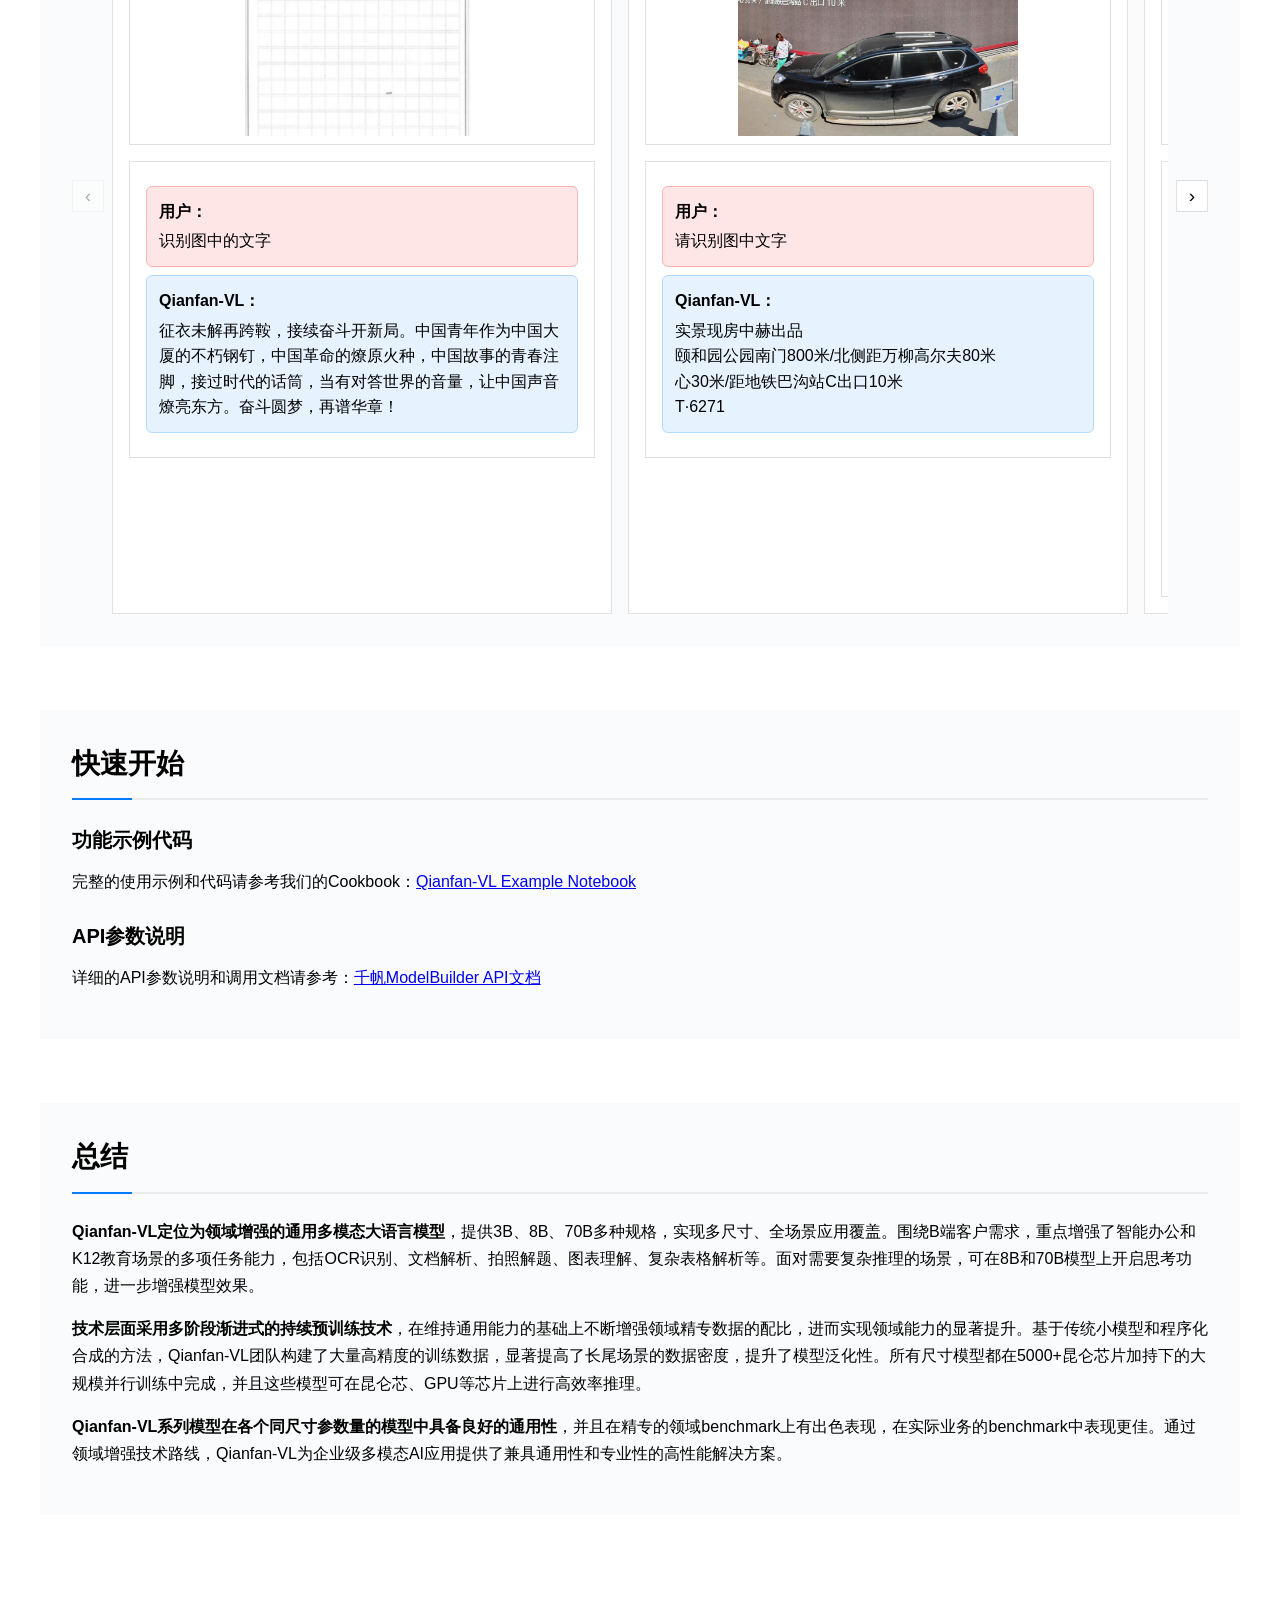
==== commit 54d04e31: "Modify details" ====
--- a/docs/index.html
+++ b/docs/index.html
@@ -352,8 +352,8 @@
                                             <th>Qianfan-VL-3B</th>
                                             <th>Qianfan-VL-8B</th>
                                             <th>Qianfan-VL-70B</th>
-                                            <th>Intern3-VL-8B</th>
-                                            <th>Intern3-VL-78B</th>
+                                            <th>InternVL3-8B</th>
+                                            <th>InternVL3-78B</th>
                                             <th>Qwen2.5-VL-7B</th>
                                             <th>Qwen2.5-VL-72B</th>
                                         </tr>
@@ -566,8 +566,8 @@
                                             <th>Qianfan-VL-3B</th>
                                             <th>Qianfan-VL-8B</th>
                                             <th>Qianfan-VL-70B</th>
-                                            <th>Intern3-VL-8B</th>
-                                            <th>Intern3-VL-78B</th>
+                                            <th>InternVL3-8B</th>
+                                            <th>InternVL3-78B</th>
                                             <th>Qwen2.5-VL-3B</th>
                                             <th>Qwen2.5-VL-7B</th>
                                             <th>Qwen2.5-VL-72B</th>
@@ -686,8 +686,8 @@
                                                 <th>基准测试</th>
                                                 <th>Qianfan-VL-8B</th>
                                                 <th>Qianfan-VL-70B</th>
-                                                <th>Intern3-VL-8B</th>
-                                                <th>Intern3-VL-78B</th>
+                                                <th>InternVL3-8B</th>
+                                                <th>InternVL3-78B</th>
                                                 <th>Qwen2.5-VL-7B</th>
                                                 <th>Qwen2.5-VL-72B</th>
                                             </tr>
